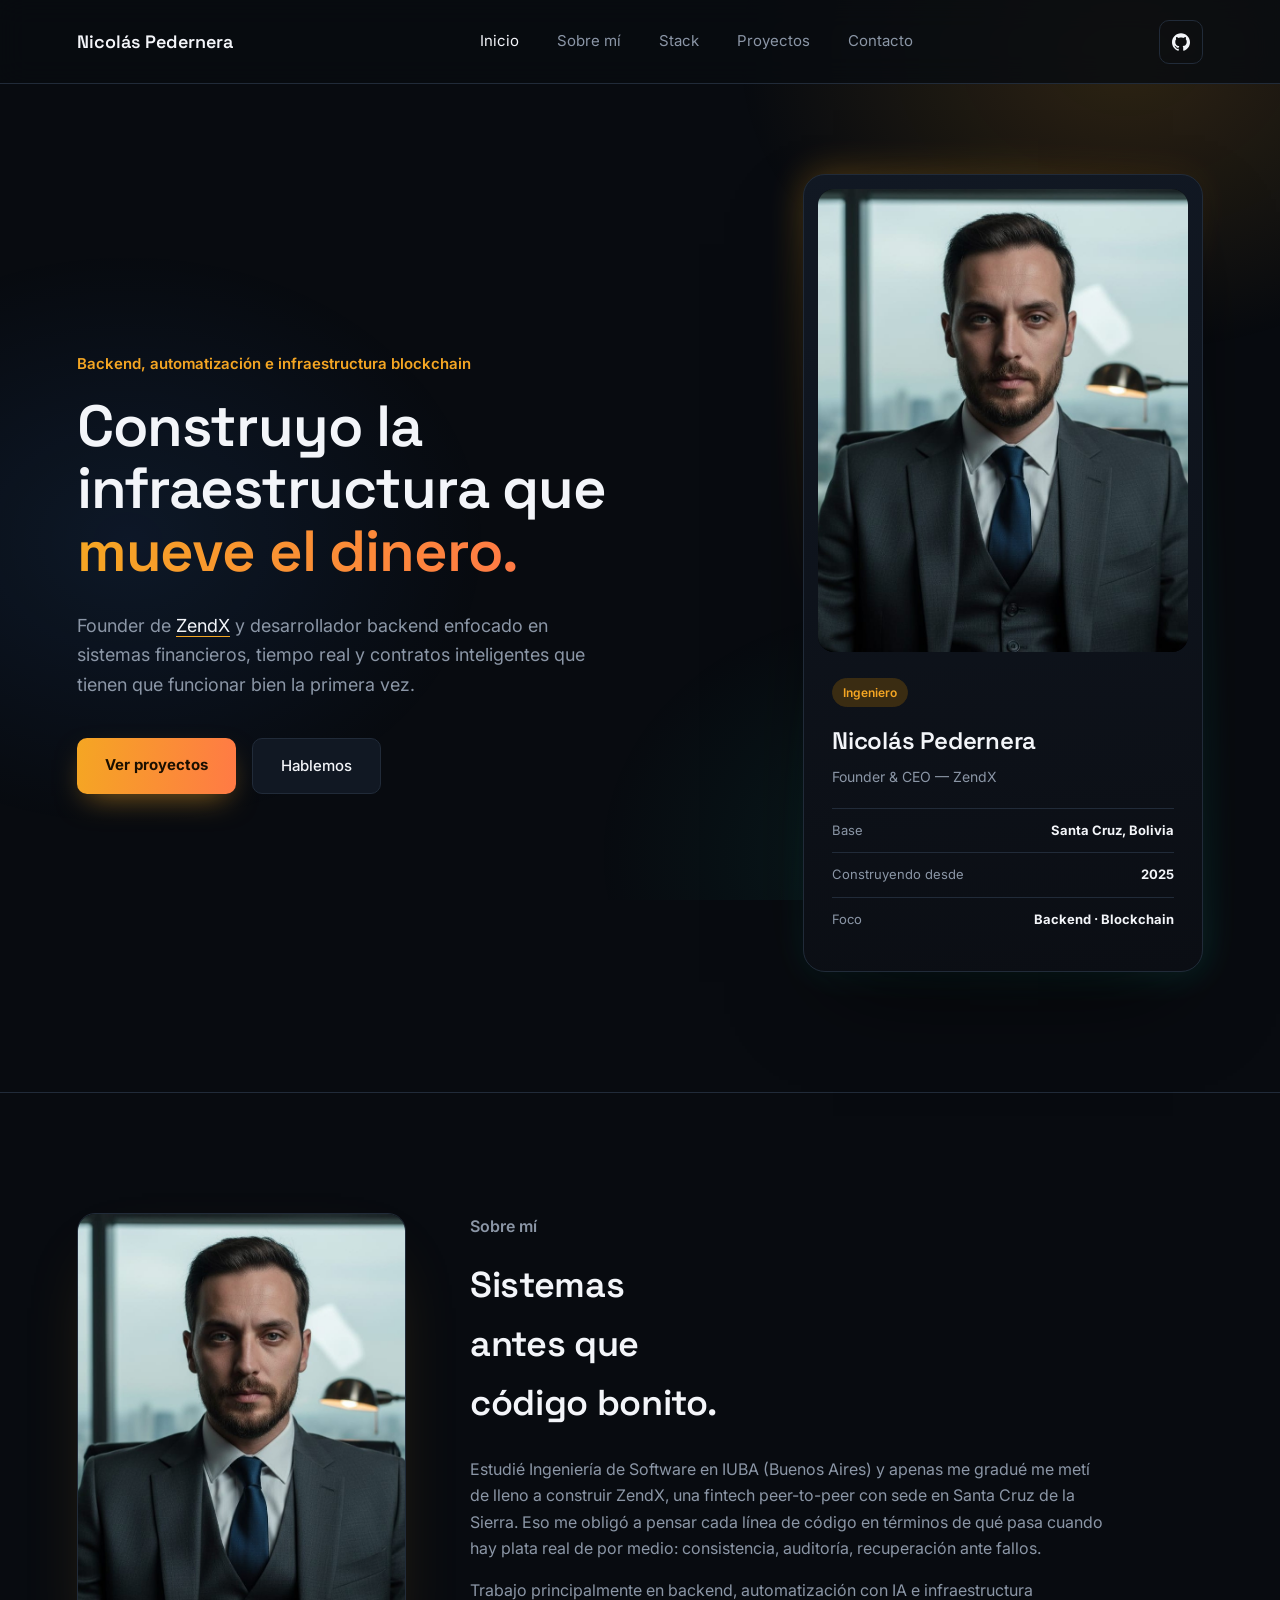
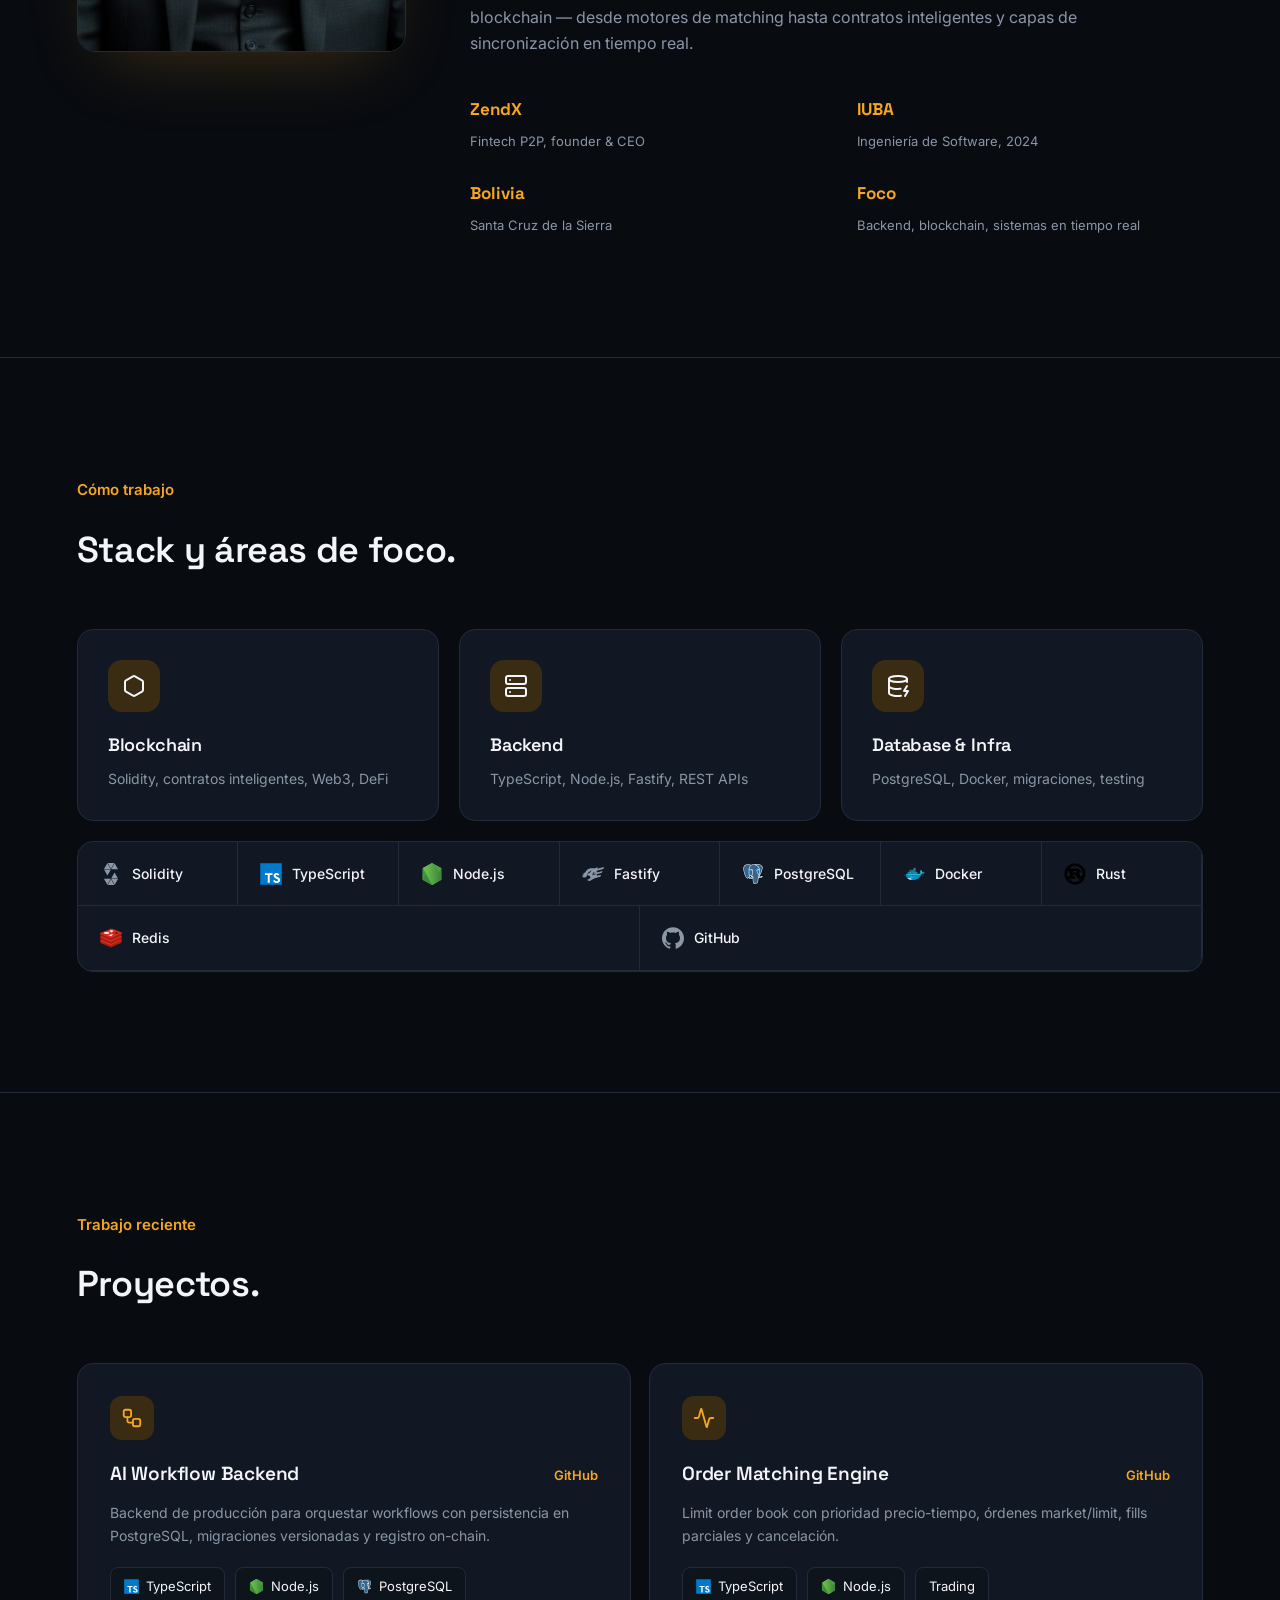
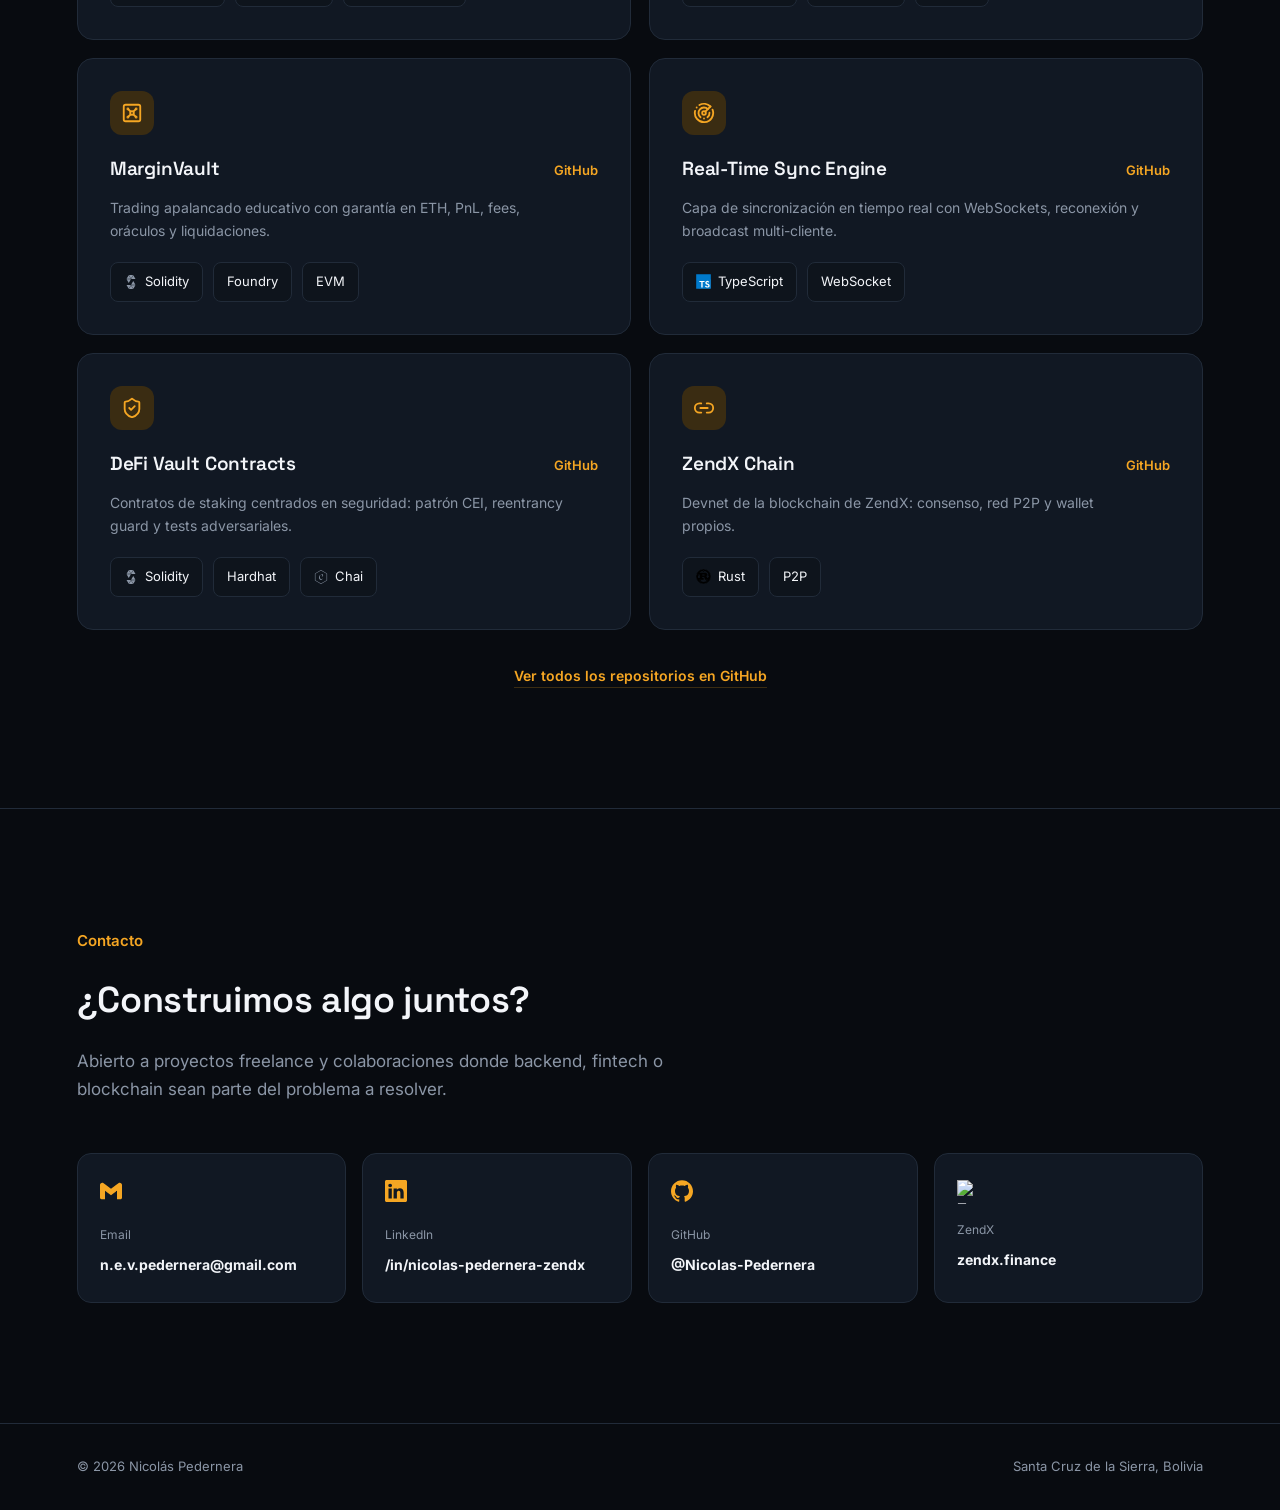
==== index.html @ d7cbd39b "Mas color, logo ZendX real e iconos de stack y proyectos" ====
<!doctype html>
<html lang="es">
<head>
  <meta charset="UTF-8">
  <meta name="viewport" content="width=device-width, initial-scale=1.0">
  <meta name="description" content="Nicolás Pedernera — Backend, Automation, AI & Blockchain Engineer. Founder de ZendX.">
  <title>Nicolás Pedernera — Backend / Blockchain Engineer</title>
  <link rel="preconnect" href="https://fonts.googleapis.com">
  <link rel="preconnect" href="https://fonts.gstatic.com" crossorigin>
  <link href="https://fonts.googleapis.com/css2?family=Space+Grotesk:wght@500;600;700&family=Inter:wght@400;500;600&display=swap" rel="stylesheet">
  <link rel="stylesheet" href="styles.css">
</head>
<body>
  <div class="bg-fx" aria-hidden="true"></div>
  <header class="nav">
    <a class="brand" href="#inicio">Nicolás Pedernera</a>
    <nav>
      <a class="active" href="#inicio">Inicio</a>
      <a href="#sobre-mi">Sobre mí</a>
      <a href="#stack">Stack</a>
      <a href="#proyectos">Proyectos</a>
      <a href="#contacto">Contacto</a>
    </nav>
    <a class="icon-btn" href="https://github.com/Nicolas-Pedernera" target="_blank" rel="noreferrer" aria-label="GitHub"><svg class="btn-icon" fill="currentColor" role="img" viewBox="0 0 24 24" xmlns="http://www.w3.org/2000/svg"><title>GitHub</title><path d="M12 .297c-6.63 0-12 5.373-12 12 0 5.303 3.438 9.8 8.205 11.385.6.113.82-.258.82-.577 0-.285-.01-1.04-.015-2.04-3.338.724-4.042-1.61-4.042-1.61C4.422 18.07 3.633 17.7 3.633 17.7c-1.087-.744.084-.729.084-.729 1.205.084 1.838 1.236 1.838 1.236 1.07 1.835 2.809 1.305 3.495.998.108-.776.417-1.305.76-1.605-2.665-.3-5.466-1.332-5.466-5.93 0-1.31.465-2.38 1.235-3.22-.135-.303-.54-1.523.105-3.176 0 0 1.005-.322 3.3 1.23.96-.267 1.98-.399 3-.405 1.02.006 2.04.138 3 .405 2.28-1.552 3.285-1.23 3.285-1.23.645 1.653.24 2.873.12 3.176.765.84 1.23 1.91 1.23 3.22 0 4.61-2.805 5.625-5.475 5.92.42.36.81 1.096.81 2.22 0 1.606-.015 2.896-.015 3.286 0 .315.21.69.825.57C20.565 22.092 24 17.592 24 12.297c0-6.627-5.373-12-12-12"/></svg></a>
  </header>

  <main>
    <section id="inicio" class="hero section">
      <div class="hero-copy">
        <p class="kicker">Backend, automatización e infraestructura blockchain</p>
        <h1>Construyo la<br>infraestructura que<br><span>mueve el dinero.</span></h1>
        <p class="lede">Founder de <a href="https://zendx.finance" target="_blank" rel="noreferrer">ZendX</a> y desarrollador backend enfocado en sistemas financieros, tiempo real y contratos inteligentes que tienen que funcionar bien la primera vez.</p>
        <div class="actions">
          <a class="btn primary" href="#proyectos">Ver proyectos</a>
          <a class="btn" href="#contacto">Hablemos</a>
        </div>
      </div>
      <div class="id-card">
        <div class="id-glow" aria-hidden="true"></div>
        <div class="id-photo"><img src="assets/nicolas.jpg" alt="Nicolás Pedernera"></div>
        <div class="id-body">
          <span class="id-label">Ingeniero</span>
          <h2>Nicolás Pedernera</h2>
          <p>Founder &amp; CEO — ZendX</p>
          <div class="id-row"><span>Base</span><b>Santa Cruz, Bolivia</b></div>
          <div class="id-row"><span>Construyendo desde</span><b>2025</b></div>
          <div class="id-row"><span>Foco</span><b>Backend · Blockchain</b></div>
        </div>
      </div>
    </section>

    <section id="sobre-mi" class="about section">
      <div class="about-photo"><img src="assets/nicolas.jpg" alt="Nicolás Pedernera"></div>
      <div class="about-text">
        <p class="kicker">Sobre mí</p>
        <h2>Sistemas antes que código bonito.</h2>
        <p>Estudié Ingeniería de Software en IUBA (Buenos Aires) y apenas me gradué me metí de lleno a construir ZendX, una fintech peer-to-peer con sede en Santa Cruz de la Sierra. Eso me obligó a pensar cada línea de código en términos de qué pasa cuando hay plata real de por medio: consistencia, auditoría, recuperación ante fallos.</p>
        <p>Trabajo principalmente en backend, automatización con IA e infraestructura blockchain — desde motores de matching hasta contratos inteligentes y capas de sincronización en tiempo real.</p>
        <ul class="about-facts">
          <li><b>ZendX</b><span>Fintech P2P, founder &amp; CEO</span></li>
          <li><b>IUBA</b><span>Ingeniería de Software, 2024</span></li>
          <li><b>Bolivia</b><span>Santa Cruz de la Sierra</span></li>
          <li><b>Foco</b><span>Backend, blockchain, sistemas en tiempo real</span></li>
        </ul>
      </div>
    </section>

    <section id="stack" class="stack section">
      <p class="kicker">Cómo trabajo</p>
      <h2>Stack y áreas de foco.</h2>
      <div class="cat-grid">
        <div class="cat-card">
          <div class="cat-badge"><svg
  xmlns="http://www.w3.org/2000/svg"
  width="24"
  height="24"
  viewBox="0 0 24 24"
  fill="none"
  stroke="currentColor"
  stroke-width="2"
  stroke-linecap="round"
  stroke-linejoin="round"
>
  <path d="M21 16V8a2 2 0 0 0-1-1.73l-7-4a2 2 0 0 0-2 0l-7 4A2 2 0 0 0 3 8v8a2 2 0 0 0 1 1.73l7 4a2 2 0 0 0 2 0l7-4A2 2 0 0 0 21 16z" />
</svg>
</div>
          <h3>Blockchain</h3>
          <p>Solidity, contratos inteligentes, Web3, DeFi</p>
        </div>
        <div class="cat-card">
          <div class="cat-badge"><svg
  xmlns="http://www.w3.org/2000/svg"
  width="24"
  height="24"
  viewBox="0 0 24 24"
  fill="none"
  stroke="currentColor"
  stroke-width="2"
  stroke-linecap="round"
  stroke-linejoin="round"
>
  <rect width="20" height="8" x="2" y="2" rx="2" ry="2" />
  <rect width="20" height="8" x="2" y="14" rx="2" ry="2" />
  <line x1="6" x2="6.01" y1="6" y2="6" />
  <line x1="6" x2="6.01" y1="18" y2="18" />
</svg>
</div>
          <h3>Backend</h3>
          <p>TypeScript, Node.js, Fastify, REST APIs</p>
        </div>
        <div class="cat-card">
          <div class="cat-badge"><svg
  xmlns="http://www.w3.org/2000/svg"
  width="24"
  height="24"
  viewBox="0 0 24 24"
  fill="none"
  stroke="currentColor"
  stroke-width="2"
  stroke-linecap="round"
  stroke-linejoin="round"
>
  <ellipse cx="12" cy="5" rx="9" ry="3" />
  <path d="M3 5V19A9 3 0 0 0 15 21.84" />
  <path d="M21 5V8" />
  <path d="M21 12L18 17H22L19 22" />
  <path d="M3 12A9 3 0 0 0 14.59 14.87" />
</svg>
</div>
          <h3>Database & Infra</h3>
          <p>PostgreSQL, Docker, migraciones, testing</p>
        </div>
      </div>
      <div class="strip">
        <div class="strip-item"><svg class="tag-icon" fill="currentColor" role="img" viewBox="0 0 24 24" xmlns="http://www.w3.org/2000/svg"><title>Solidity</title><path d="M4.409 6.608L7.981.255l3.572 6.353H4.409zM8.411 0l3.569 6.348L15.552 0H8.411zm4.036 17.392l3.572 6.354 3.575-6.354h-7.147zm-.608-10.284h-7.43l3.715 6.605 3.715-6.605zm.428-.25h7.428L15.982.255l-3.715 6.603zM15.589 24l-3.569-6.349L8.448 24h7.141zm-3.856-6.858H4.306l3.712 6.603 3.715-6.603zm.428-.25h7.433l-3.718-6.605-3.715 6.605z"/></svg><span>Solidity</span></div>
        <div class="strip-item"><svg class="tag-icon-color" xmlns="http://www.w3.org/2000/svg" viewBox="0 0 128 128"><path fill="#fff" d="M22.67 47h99.67v73.67H22.67z"/><path data-name="original" fill="#007acc" d="M1.5 63.91v62.5h125v-125H1.5zm100.73-5a15.56 15.56 0 017.82 4.5 20.58 20.58 0 013 4c0 .16-5.4 3.81-8.69 5.85-.12.08-.6-.44-1.13-1.23a7.09 7.09 0 00-5.87-3.53c-3.79-.26-6.23 1.73-6.21 5a4.58 4.58 0 00.54 2.34c.83 1.73 2.38 2.76 7.24 4.86 8.95 3.85 12.78 6.39 15.16 10 2.66 4 3.25 10.46 1.45 15.24-2 5.2-6.9 8.73-13.83 9.9a38.32 38.32 0 01-9.52-.1 23 23 0 01-12.72-6.63c-1.15-1.27-3.39-4.58-3.25-4.82a9.34 9.34 0 011.15-.73L82 101l3.59-2.08.75 1.11a16.78 16.78 0 004.74 4.54c4 2.1 9.46 1.81 12.16-.62a5.43 5.43 0 00.69-6.92c-1-1.39-3-2.56-8.59-5-6.45-2.78-9.23-4.5-11.77-7.24a16.48 16.48 0 01-3.43-6.25 25 25 0 01-.22-8c1.33-6.23 6-10.58 12.82-11.87a31.66 31.66 0 019.49.26zm-29.34 5.24v5.12H56.66v46.23H45.15V69.26H28.88v-5a49.19 49.19 0 01.12-5.17C29.08 59 39 59 51 59h21.83z"/></svg><span>TypeScript</span></div>
        <div class="strip-item"><svg class="tag-icon-color" xmlns="http://www.w3.org/2000/svg" viewBox="0 0 128 128"><path fill="url(#a)" d="M66.958.825a6.07 6.07 0 0 0-6.035 0L11.103 29.76c-1.895 1.072-2.96 3.095-2.96 5.24v57.988c0 2.143 1.183 4.167 2.958 5.24l49.82 28.934a6.07 6.07 0 0 0 6.036 0l49.82-28.935c1.894-1.072 2.958-3.096 2.958-5.24V35c0-2.144-1.183-4.167-2.958-5.24z"/><path fill="url(#b)" d="M116.897 29.76 66.841.825A8.161 8.161 0 0 0 65.302.23L9.21 96.798a6.251 6.251 0 0 0 1.657 1.43l50.057 28.934c1.42.833 3.076 1.072 4.615.595l52.66-96.925a3.702 3.702 0 0 0-1.302-1.072z"/><path fill="url(#c)" d="M116.898 98.225c1.42-.833 2.485-2.262 2.958-3.81L65.066.108c-1.42-.238-2.959-.119-4.26.715L11.104 29.639l53.606 98.355c.71-.12 1.54-.358 2.25-.715z"/><defs><linearGradient id="a" x1="34.513" x2="27.157" y1="15.535" y2="30.448" gradientTransform="translate(-129.242 -73.715) scale(6.18523)" gradientUnits="userSpaceOnUse"><stop stop-color="#3F873F"/><stop offset=".33" stop-color="#3F8B3D"/><stop offset=".637" stop-color="#3E9638"/><stop offset=".934" stop-color="#3DA92E"/><stop offset="1" stop-color="#3DAE2B"/></linearGradient><linearGradient id="b" x1="30.009" x2="50.533" y1="23.359" y2="8.288" gradientTransform="translate(-129.242 -73.715) scale(6.18523)" gradientUnits="userSpaceOnUse"><stop offset=".138" stop-color="#3F873F"/><stop offset=".402" stop-color="#52A044"/><stop offset=".713" stop-color="#64B749"/><stop offset=".908" stop-color="#6ABF4B"/></linearGradient><linearGradient id="c" x1="21.917" x2="40.555" y1="22.261" y2="22.261" gradientTransform="translate(-129.242 -73.715) scale(6.18523)" gradientUnits="userSpaceOnUse"><stop offset=".092" stop-color="#6ABF4B"/><stop offset=".287" stop-color="#64B749"/><stop offset=".598" stop-color="#52A044"/><stop offset=".862" stop-color="#3F873F"/></linearGradient></defs></svg>
<span>Node.js</span></div>
        <div class="strip-item"><svg class="tag-icon" fill="currentColor" role="img" viewBox="0 0 24 24" xmlns="http://www.w3.org/2000/svg"><title>Fastify</title><path d="M23.245 6.49L24 4.533l-.031-.121-7.473 1.967c.797-1.153.523-2.078.523-2.078s-2.387 1.524-4.193 1.485c-1.804-.04-2.387-.52-5.155.362-2.768.882-3.551 3.59-4.351 4.173-.804.583-3.32 2.477-3.32 2.477l.006.034 2.27-.724s-.622.585-1.945 2.37l-.062-.057.002.011s1.064 1.626 2.107 1.324a2.14 2.14 0 0 0 .353-.147c.419.234.967.463 1.572.525 0 0-.41-.475-.752-1.017l.238-.154.865.318-.096-.812c.003-.003.006-.003.008-.006l.849.311-.105-.738a5.65 5.65 0 0 1 .322-.158l.885-3.345 3.662-2.497-.291.733c-.741 1.826-2.135 2.256-2.135 2.256l-.582.22c-.433.512-.614.637-.764 2.353.348-.088.682-.107.984-.028 1.564.421 2.107 2.307 1.685 2.827-.104.13-.356.354-.673.617H7.77l-.008.514-.065.051h-.645l-.009.504-.17.127c-.607.011-1.373-.518-1.373-.518 0 .481.401 1.225.401 1.225l.07-.034-.061.045s1.625 1.083 2.646.681c.91-.356 3.263-2.213 5.296-3.093l6.15-1.62.811-2.1-4.688 1.235v-1.889l5.5-1.448.811-2.1-6.31 1.662V8.367zm-11.163 4l1.459-.384.02.074-.455 1.179-1.513.398zm.503 2.526l-1.512.398.489-1.266 1.459-.385.02.074zm1.971-.424l-1.513.398.49-1.266 1.459-.385.02.073Z"/></svg><span>Fastify</span></div>
        <div class="strip-item"><svg class="tag-icon-color" xmlns="http://www.w3.org/2000/svg" viewBox="0 0 128 128"><path d="M93.809 92.112c.785-6.533.55-7.492 5.416-6.433l1.235.108c3.742.17 8.637-.602 11.513-1.938 6.191-2.873 9.861-7.668 3.758-6.409-13.924 2.873-14.881-1.842-14.881-1.842 14.703-21.815 20.849-49.508 15.543-56.287-14.47-18.489-39.517-9.746-39.936-9.52l-.134.025c-2.751-.571-5.83-.912-9.289-.968-6.301-.104-11.082 1.652-14.709 4.402 0 0-44.683-18.409-42.604 23.151.442 8.841 12.672 66.898 27.26 49.362 5.332-6.412 10.484-11.834 10.484-11.834 2.558 1.699 5.622 2.567 8.834 2.255l.249-.212c-.078.796-.044 1.575.099 2.497-3.757 4.199-2.653 4.936-10.166 6.482-7.602 1.566-3.136 4.355-.221 5.084 3.535.884 11.712 2.136 17.238-5.598l-.22.882c1.474 1.18 1.375 8.477 1.583 13.69.209 5.214.558 10.079 1.621 12.948 1.063 2.868 2.317 10.256 12.191 8.14 8.252-1.764 14.561-4.309 15.136-27.985"/><path d="M75.458 125.256c-4.367 0-7.211-1.689-8.938-3.32-2.607-2.46-3.641-5.629-4.259-7.522l-.267-.79c-1.244-3.358-1.666-8.193-1.916-14.419-.038-.935-.064-1.898-.093-2.919-.021-.747-.047-1.684-.085-2.664a18.8 18.8 0 01-4.962 1.568c-3.079.526-6.389.356-9.84-.507-2.435-.609-4.965-1.871-6.407-3.82-4.203 3.681-8.212 3.182-10.396 2.453-3.853-1.285-7.301-4.896-10.542-11.037-2.309-4.375-4.542-10.075-6.638-16.943-3.65-11.96-5.969-24.557-6.175-28.693C4.292 23.698 7.777 14.44 15.296 9.129 27.157.751 45.128 5.678 51.68 7.915c4.402-2.653 9.581-3.944 15.433-3.851 3.143.051 6.136.327 8.916.823 2.9-.912 8.628-2.221 15.185-2.139 12.081.144 22.092 4.852 28.949 13.615 4.894 6.252 2.474 19.381.597 26.651-2.642 10.226-7.271 21.102-12.957 30.57 1.544.011 3.781-.174 6.961-.831 6.274-1.295 8.109 2.069 8.607 3.575 1.995 6.042-6.677 10.608-9.382 11.864-3.466 1.609-9.117 2.589-13.745 2.377l-.202-.013-1.216-.107-.12 1.014-.116.991c-.311 11.999-2.025 19.598-5.552 24.619-3.697 5.264-8.835 6.739-13.361 7.709-1.544.33-2.947.474-4.219.474zm-9.19-43.671c2.819 2.256 3.066 6.501 3.287 14.434.028.99.054 1.927.089 2.802.106 2.65.355 8.855 1.327 11.477.137.371.26.747.39 1.146 1.083 3.316 1.626 4.979 6.309 3.978 3.931-.843 5.952-1.599 7.534-3.851 2.299-3.274 3.585-9.86 3.821-19.575l4.783.116-4.75-.57.14-1.186c.455-3.91.783-6.734 3.396-8.602 2.097-1.498 4.486-1.353 6.389-1.01-2.091-1.58-2.669-3.433-2.823-4.193l-.399-1.965 1.121-1.663c6.457-9.58 11.781-21.354 14.609-32.304 2.906-11.251 2.02-17.226 1.134-18.356-11.729-14.987-32.068-8.799-34.192-8.097l-.359.194-1.8.335-.922-.191c-2.542-.528-5.366-.82-8.393-.869-4.756-.08-8.593 1.044-11.739 3.431l-2.183 1.655-2.533-1.043c-5.412-2.213-21.308-6.662-29.696-.721-4.656 3.298-6.777 9.76-6.305 19.207.156 3.119 2.275 14.926 5.771 26.377 4.831 15.825 9.221 21.082 11.054 21.693.32.108 1.15-.537 1.976-1.529a270.708 270.708 0 0110.694-12.07l2.77-2.915 3.349 2.225c1.35.897 2.839 1.406 4.368 1.502l7.987-6.812-1.157 11.808c-.026.265-.039.626.065 1.296l.348 2.238-1.51 1.688-.174.196 4.388 2.025 1.836-2.301z"/><path fill="#336791" d="M115.731 77.44c-13.925 2.873-14.882-1.842-14.882-1.842 14.703-21.816 20.849-49.51 15.545-56.287C101.924.823 76.875 9.566 76.457 9.793l-.135.024c-2.751-.571-5.83-.911-9.291-.967-6.301-.103-11.08 1.652-14.707 4.402 0 0-44.684-18.408-42.606 23.151.442 8.842 12.672 66.899 27.26 49.363 5.332-6.412 10.483-11.834 10.483-11.834 2.559 1.699 5.622 2.567 8.833 2.255l.25-.212c-.078.796-.042 1.575.1 2.497-3.758 4.199-2.654 4.936-10.167 6.482-7.602 1.566-3.136 4.355-.22 5.084 3.534.884 11.712 2.136 17.237-5.598l-.221.882c1.473 1.18 2.507 7.672 2.334 13.557-.174 5.885-.29 9.926.871 13.082 1.16 3.156 2.316 10.256 12.192 8.14 8.252-1.768 12.528-6.351 13.124-13.995.422-5.435 1.377-4.631 1.438-9.49l.767-2.3c.884-7.367.14-9.743 5.225-8.638l1.235.108c3.742.17 8.639-.602 11.514-1.938 6.19-2.871 9.861-7.667 3.758-6.408z"/><path fill="#fff" d="M75.957 122.307c-8.232 0-10.84-6.519-11.907-9.185-1.562-3.907-1.899-19.069-1.551-31.503a1.59 1.59 0 011.64-1.55 1.594 1.594 0 011.55 1.639c-.401 14.341.168 27.337 1.324 30.229 1.804 4.509 4.54 8.453 12.275 6.796 7.343-1.575 10.093-4.359 11.318-11.46.94-5.449 2.799-20.951 3.028-24.01a1.593 1.593 0 011.71-1.472 1.597 1.597 0 011.472 1.71c-.239 3.185-2.089 18.657-3.065 24.315-1.446 8.387-5.185 12.191-13.794 14.037-1.463.313-2.792.453-4 .454zM31.321 90.466a6.71 6.71 0 01-2.116-.35c-5.347-1.784-10.44-10.492-15.138-25.885-3.576-11.717-5.842-23.947-6.041-27.922-.589-11.784 2.445-20.121 9.02-24.778 13.007-9.216 34.888-.44 35.813-.062a1.596 1.596 0 01-1.207 2.955c-.211-.086-21.193-8.492-32.768-.285-5.622 3.986-8.203 11.392-7.672 22.011.167 3.349 2.284 15.285 5.906 27.149 4.194 13.742 8.967 22.413 13.096 23.79.648.216 2.62.873 5.439-2.517A245.272 245.272 0 0145.88 73.046a1.596 1.596 0 012.304 2.208c-.048.05-4.847 5.067-10.077 11.359-2.477 2.979-4.851 3.853-6.786 3.853zm69.429-13.445a1.596 1.596 0 01-1.322-2.487c14.863-22.055 20.08-48.704 15.612-54.414-5.624-7.186-13.565-10.939-23.604-11.156-7.433-.16-13.341 1.738-14.307 2.069l-.243.099c-.971.305-1.716-.227-1.997-.849a1.6 1.6 0 01.631-2.025c.046-.027.192-.089.429-.176l-.021.006.021-.007c1.641-.601 7.639-2.4 15.068-2.315 11.108.118 20.284 4.401 26.534 12.388 2.957 3.779 2.964 12.485.019 23.887-3.002 11.625-8.651 24.118-15.497 34.277-.306.457-.81.703-1.323.703zm.76 10.21c-2.538 0-4.813-.358-6.175-1.174-1.4-.839-1.667-1.979-1.702-2.584-.382-6.71 3.32-7.878 5.208-8.411-.263-.398-.637-.866-1.024-1.349-1.101-1.376-2.609-3.26-3.771-6.078-.182-.44-.752-1.463-1.412-2.648-3.579-6.418-11.026-19.773-6.242-26.612 2.214-3.165 6.623-4.411 13.119-3.716C97.6 28.837 88.5 10.625 66.907 10.271c-6.494-.108-11.82 1.889-15.822 5.93-8.96 9.049-8.636 25.422-8.631 25.586a1.595 1.595 0 11-3.19.084c-.02-.727-.354-17.909 9.554-27.916C53.455 9.272 59.559 6.96 66.96 7.081c13.814.227 22.706 7.25 27.732 13.101 5.479 6.377 8.165 13.411 8.386 15.759.165 1.746-1.088 2.095-1.341 2.147l-.576.013c-6.375-1.021-10.465-.312-12.156 2.104-3.639 5.201 3.406 17.834 6.414 23.229.768 1.376 1.322 2.371 1.576 2.985.988 2.396 2.277 4.006 3.312 5.3.911 1.138 1.7 2.125 1.982 3.283.131.23 1.99 2.98 13.021.703 2.765-.57 4.423-.083 4.93 1.45.997 3.015-4.597 6.532-7.694 7.97-2.775 1.29-7.204 2.106-11.036 2.106zm-4.696-4.021c.35.353 2.101.962 5.727.806 3.224-.138 6.624-.839 8.664-1.786 2.609-1.212 4.351-2.567 5.253-3.492l-.5.092c-7.053 1.456-12.042 1.262-14.828-.577a6.162 6.162 0 01-.54-.401c-.302.119-.581.197-.78.253-1.58.443-3.214.902-2.996 5.105zm-45.562 8.915c-1.752 0-3.596-.239-5.479-.71-1.951-.488-5.24-1.957-5.19-4.37.057-2.707 3.994-3.519 5.476-3.824 5.354-1.103 5.703-1.545 7.376-3.67.488-.619 1.095-1.39 1.923-2.314 1.229-1.376 2.572-2.073 3.992-2.073.989 0 1.8.335 2.336.558 1.708.708 3.133 2.42 3.719 4.467.529 1.847.276 3.625-.71 5.006-3.237 4.533-7.886 6.93-13.443 6.93zm-7.222-4.943c.481.372 1.445.869 2.518 1.137 1.631.408 3.213.615 4.705.615 4.546 0 8.196-1.882 10.847-5.594.553-.774.387-1.757.239-2.274-.31-1.083-1.08-2.068-1.873-2.397-.43-.178-.787-.314-1.115-.314-.176 0-.712 0-1.614 1.009a41.146 41.146 0 00-1.794 2.162c-2.084 2.646-3.039 3.544-9.239 4.821-1.513.31-2.289.626-2.674.835zm12.269-7.36a1.596 1.596 0 01-1.575-1.354 8.218 8.218 0 01-.08-.799c-4.064-.076-7.985-1.82-10.962-4.926-3.764-3.927-5.477-9.368-4.699-14.927.845-6.037.529-11.366.359-14.229-.047-.796-.081-1.371-.079-1.769.003-.505.013-1.844 4.489-4.113 1.592-.807 4.784-2.215 8.271-2.576 5.777-.597 9.585 1.976 10.725 7.246 3.077 14.228.244 20.521-1.825 25.117-.385.856-.749 1.664-1.04 2.447l-.257.69c-1.093 2.931-2.038 5.463-1.748 7.354a1.595 1.595 0 01-1.335 1.819l-.244.02zM42.464 42.26l.062 1.139c.176 2.974.504 8.508-.384 14.86-.641 4.585.759 9.06 3.843 12.276 2.437 2.542 5.644 3.945 8.94 3.945h.068c.369-1.555.982-3.197 1.642-4.966l.255-.686c.329-.884.714-1.74 1.122-2.646 1.991-4.424 4.47-9.931 1.615-23.132-.565-2.615-1.936-4.128-4.189-4.627-4.628-1.022-11.525 2.459-12.974 3.837zm9.63-.677c-.08.564 1.033 2.07 2.485 2.271 1.449.203 2.689-.975 2.768-1.539.079-.564-1.033-1.186-2.485-1.388-1.451-.202-2.691.092-2.768.656zm2.818 2.826l-.407-.028c-.9-.125-1.81-.692-2.433-1.518-.219-.29-.576-.852-.505-1.354.101-.736.999-1.177 2.4-1.177.313 0 .639.023.967.069.766.106 1.477.327 2.002.62.91.508.977 1.075.936 1.368-.112.813-1.405 2.02-2.96 2.02zm-2.289-2.732c.045.348.907 1.496 2.029 1.651l.261.018c1.036 0 1.81-.815 1.901-1.082-.096-.182-.762-.634-2.025-.81a5.823 5.823 0 00-.821-.059c-.812 0-1.243.183-1.345.282zm43.605-1.245c.079.564-1.033 2.07-2.484 2.272-1.45.202-2.691-.975-2.771-1.539-.076-.564 1.036-1.187 2.486-1.388 1.45-.203 2.689.092 2.769.655zm-2.819 2.56c-1.396 0-2.601-1.086-2.7-1.791-.115-.846 1.278-1.489 2.712-1.688.316-.044.629-.066.93-.066 1.238 0 2.058.363 2.14.949.053.379-.238.964-.739 1.492-.331.347-1.026.948-1.973 1.079l-.37.025zm.943-3.013c-.276 0-.564.021-.856.061-1.441.201-2.301.779-2.259 1.089.048.341.968 1.332 2.173 1.332l.297-.021c.787-.109 1.378-.623 1.66-.919.443-.465.619-.903.598-1.052-.028-.198-.56-.49-1.613-.49zm3.965 32.843a1.594 1.594 0 01-1.324-2.483c3.398-5.075 2.776-10.25 2.175-15.255-.257-2.132-.521-4.337-.453-6.453.07-2.177.347-3.973.614-5.71.317-2.058.617-4.002.493-6.31a1.595 1.595 0 113.186-.172c.142 2.638-.197 4.838-.525 6.967-.253 1.643-.515 3.342-.578 5.327-.061 1.874.178 3.864.431 5.97.64 5.322 1.365 11.354-2.691 17.411a1.596 1.596 0 01-1.328.708z"/></svg><span>PostgreSQL</span></div>
        <div class="strip-item"><svg class="tag-icon-color" xmlns="http://www.w3.org/2000/svg" viewBox="0 0 128 128"><path fill-rule="evenodd" clip-rule="evenodd" fill="#3A4D54" d="M73.8 50.8h11.3v11.5h5.7c2.6 0 5.3-.5 7.8-1.3 1.2-.4 2.6-1 3.8-1.7-1.6-2.1-2.4-4.7-2.6-7.3-.3-3.5.4-8.1 2.8-10.8l1.2-1.4 1.4 1.1c3.6 2.9 6.5 6.8 7.1 11.4 4.3-1.3 9.3-1 13.1 1.2l1.5.9-.8 1.6c-3.2 6.2-9.9 8.2-16.4 7.8-9.8 24.3-31 35.8-56.8 35.8-13.3 0-25.5-5-32.5-16.8l-.1-.2-1-2.1c-2.4-5.2-3.1-10.9-2.6-16.6l.2-1.7h9.6V50.8h11.3V39.6h22.5V28.3h13.5v22.5z"/><path fill="#00AADA" d="M110.4 55.1c.8-5.9-3.6-10.5-6.4-12.7-3.1 3.6-3.6 13.2 1.3 17.2-2.8 2.4-8.5 4.7-14.5 4.7H18.6c-.6 6.2.5 11.9 3 16.8l.8 1.5c.5.9 1.1 1.7 1.7 2.6 3 .2 5.7.3 8.2.2 4.9-.1 8.9-.7 12-1.7.5-.2.9.1 1.1.5.2.5-.1.9-.5 1.1-.4.1-.8.3-1.3.4-2.4.7-5 1.1-8.3 1.3h-.6c-1.3.1-2.7.1-4.2.1-1.6 0-3.1 0-4.9-.1 6 6.8 15.4 10.8 27.2 10.8 25 0 46.2-11.1 55.5-35.9 6.7.7 13.1-1 16-6.7-4.5-2.7-10.5-1.8-13.9-.1z"/><path fill="#28B8EB" d="M110.4 55.1c.8-5.9-3.6-10.5-6.4-12.7-3.1 3.6-3.6 13.2 1.3 17.2-2.8 2.4-8.5 4.7-14.5 4.7h-68c-.3 9.5 3.2 16.7 9.5 21 4.9-.1 8.9-.7 12-1.7.5-.2.9.1 1.1.5.2.5-.1.9-.5 1.1-.4.1-.8.3-1.3.4-2.4.7-5.2 1.2-8.5 1.4l-.1-.1c8.5 4.4 20.8 4.3 35-1.1 15.8-6.1 30.6-17.7 40.9-30.9-.2.1-.4.1-.5.2z"/><path fill="#028BB8" d="M18.7 71.8c.4 3.3 1.4 6.4 2.9 9.3l.8 1.5c.5.9 1.1 1.7 1.7 2.6 3 .2 5.7.3 8.2.2 4.9-.1 8.9-.7 12-1.7.5-.2.9.1 1.1.5.2.5-.1.9-.5 1.1-.4.1-.8.3-1.3.4-2.4.7-5.2 1.2-8.5 1.4h-.4c-1.3.1-2.7.1-4.1.1-1.6 0-3.2 0-4.9-.1 6 6.8 15.5 10.8 27.3 10.8 21.4 0 40-8.1 50.8-26H18.7v-.1z"/><path fill="#019BC6" d="M23.5 71.8c1.3 5.8 4.3 10.4 8.8 13.5 4.9-.1 8.9-.7 12-1.7.5-.2.9.1 1.1.5.2.5-.1.9-.5 1.1-.4.1-.8.3-1.3.4-2.4.7-5.2 1.2-8.6 1.4 8.5 4.4 20.8 4.3 34.9-1.1 8.5-3.3 16.8-8.2 24.2-14.1H23.5z"/><path fill-rule="evenodd" clip-rule="evenodd" fill="#00ACD3" d="M28.4 52.7h9.8v9.8h-9.8v-9.8zm.8.8h.8v8.1h-.8v-8.1zm1.4 0h.8v8.1h-.8v-8.1zm1.5 0h.8v8.1h-.8v-8.1zm1.5 0h.8v8.1h-.8v-8.1zm1.5 0h.8v8.1h-.8v-8.1zm1.5 0h.8v8.1h-.8v-8.1zm3-12h9.8v9.8h-9.8v-9.8zm.9.8h.8v8.1h-.8v-8.1zm1.4 0h.8v8.1h-.8v-8.1zm1.5 0h.8v8.1h-.8v-8.1zm1.5 0h.8v8.1h-.8v-8.1zm1.4 0h.8v8.1h-.8v-8.1zm1.5 0h.8v8.1h-.8v-8.1z"/><path fill-rule="evenodd" clip-rule="evenodd" fill="#23C2EE" d="M39.6 52.7h9.8v9.8h-9.8v-9.8zm.9.8h.8v8.1h-.8v-8.1zm1.4 0h.8v8.1h-.8v-8.1zm1.5 0h.8v8.1h-.8v-8.1zm1.5 0h.8v8.1h-.8v-8.1zm1.4 0h.8v8.1h-.8v-8.1zm1.5 0h.8v8.1h-.8v-8.1z"/><path fill-rule="evenodd" clip-rule="evenodd" fill="#00ACD3" d="M50.9 52.7h9.8v9.8h-9.8v-9.8zm.8.8h.8v8.1h-.8v-8.1zm1.5 0h.8v8.1h-.8v-8.1zm1.5 0h.8v8.1h-.8v-8.1zm1.4 0h.8v8.1h-.8v-8.1zm1.5 0h.8v8.1h-.8v-8.1zm1.5 0h.8v8.1h-.8v-8.1z"/><path fill-rule="evenodd" clip-rule="evenodd" fill="#23C2EE" d="M50.9 41.5h9.8v9.8h-9.8v-9.8zm.8.8h.8v8.1h-.8v-8.1zm1.5 0h.8v8.1h-.8v-8.1zm1.5 0h.8v8.1h-.8v-8.1zm1.4 0h.8v8.1h-.8v-8.1zm1.5 0h.8v8.1h-.8v-8.1zm1.5 0h.8v8.1h-.8v-8.1zm3.1 10.4H72v9.8h-9.8v-9.8zm.8.8h.8v8.1H63v-8.1zm1.5 0h.8v8.1h-.8v-8.1zm1.4 0h.8v8.1h-.8v-8.1zm1.5 0h.8v8.1h-.8v-8.1zm1.5 0h.8v8.1h-.8v-8.1zm1.5 0h.8v8.1h-.8v-8.1z"/><path fill-rule="evenodd" clip-rule="evenodd" fill="#00ACD3" d="M62.2 41.5H72v9.8h-9.8v-9.8zm.8.8h.8v8.1H63v-8.1zm1.5 0h.8v8.1h-.8v-8.1zm1.4 0h.8v8.1h-.8v-8.1zm1.5 0h.8v8.1h-.8v-8.1zm1.5 0h.8v8.1h-.8v-8.1zm1.5 0h.8v8.1h-.8v-8.1z"/><path fill-rule="evenodd" clip-rule="evenodd" fill="#23C2EE" d="M62.2 30.2H72V40h-9.8v-9.8zm.8.8h.8v8.1H63V31zm1.5 0h.8v8.1h-.8V31zm1.4 0h.8v8.1h-.8V31zm1.5 0h.8v8.1h-.8V31zm1.5 0h.8v8.1h-.8V31zm1.5 0h.8v8.1h-.8V31z"/><path fill-rule="evenodd" clip-rule="evenodd" fill="#00ACD3" d="M73.5 52.7h9.8v9.8h-9.8v-9.8zm.8.8h.8v8.1h-.8v-8.1zm1.4 0h.8v8.1h-.8v-8.1zm1.5 0h.8v8.1h-.8v-8.1zm1.5 0h.8v8.1h-.8v-8.1zm1.5 0h.8v8.1h-.8v-8.1zm1.5 0h.8v8.1h-.8v-8.1z"/><path fill-rule="evenodd" clip-rule="evenodd" fill="#D4EEF1" d="M48.8 78.3c1.5 0 2.7 1.2 2.7 2.7 0 1.5-1.2 2.7-2.7 2.7-1.5 0-2.7-1.2-2.7-2.7 0-1.5 1.2-2.7 2.7-2.7"/><path fill-rule="evenodd" clip-rule="evenodd" fill="#3A4D54" d="M48.8 79.1c.2 0 .5 0 .7.1-.2.1-.4.4-.4.7 0 .4.4.8.8.8.3 0 .6-.2.7-.4.1.2.1.5.1.7 0 1.1-.9 1.9-1.9 1.9-1.1 0-1.9-.9-1.9-1.9 0-1 .8-1.9 1.9-1.9M1.1 72.8h125.4c-2.7-.7-8.6-1.6-7.7-5.2-5 5.7-16.9 4-20 1.2-3.4 4.9-23 3-24.3-.8-4.2 5-17.3 5-21.5 0-1.4 3.8-21 5.7-24.3.8-3 2.8-15 4.5-20-1.2 1.1 3.5-4.9 4.5-7.6 5.2"/><path fill="#BFDBE0" d="M56 97.8c-6.7-3.2-10.3-7.5-12.4-12.2-2.5.7-5.5 1.2-8.9 1.4-1.3.1-2.7.1-4.1.1-1.7 0-3.4 0-5.2-.1 6 6 13.6 10.7 27.5 10.8H56z"/><path fill="#D4EEF1" d="M46.1 89.9c-.9-1.3-1.8-2.8-2.5-4.3-2.5.7-5.5 1.2-8.9 1.4 2.3 1.2 5.7 2.4 11.4 2.9z"/></svg><span>Docker</span></div>
        <div class="strip-item"><svg class="tag-icon-color" xmlns="http://www.w3.org/2000/svg" viewBox="0 0 128 128"><path d="M62.96.242c-.232.135-1.203 1.528-2.16 3.097-2.4 3.94-2.426 3.942-5.65.55-2.098-2.208-2.605-2.612-3.28-2.607-.44.002-.995.152-1.235.332-.24.18-.916 1.612-1.504 3.183-1.346 3.6-1.41 3.715-2.156 3.86-.46.086-1.343-.407-3.463-1.929-1.565-1.125-3.1-2.045-3.411-2.045-1.291 0-1.655.706-2.27 4.4-.78 4.697-.754 4.681-4.988 2.758-1.71-.776-3.33-1.41-3.603-1.41-.274 0-.792.293-1.15.652-.652.652-.653.655-.475 4.246l.178 3.595-.68.364c-.602.322-1.017.283-3.684-.348-3.48-.822-4.216-.8-4.92.15l-.516.693.692 2.964c.38 1.63.745 3.2.814 3.487.067.287-.05.746-.26 1.02-.348.448-.717.49-3.94.44-5.452-.086-5.761.382-3.51 5.3.718 1.56 1.305 2.98 1.305 3.15 0 .898-.717 1.224-3.794 1.727-1.722.28-3.218.51-3.326.51-.107 0-.43.235-.717.522-.937.936-.671 1.816 1.453 4.814 2.646 3.735 2.642 3.75-1.73 5.421-4.971 1.902-5.072 2.37-1.287 5.96 3.525 3.344 3.53 3.295-.461 5.804C.208 62.8.162 62.846.085 63.876c-.093 1.253-.071 1.275 3.538 3.48 3.57 2.18 3.57 2.246.067 5.56C-.078 76.48.038 77 5.013 78.877c4.347 1.64 4.353 1.66 1.702 5.394-1.502 2.117-1.981 3-1.981 3.653 0 1.223.637 1.535 4.44 2.174 3.206.54 3.92.857 3.92 1.741 0 .182-.588 1.612-1.307 3.177-2.236 4.87-1.981 5.275 3.31 5.275 4.93 0 4.799-.15 3.737 4.294-.8 3.35-.813 3.992-.088 4.715.554.556 1.6.494 4.87-.289 2.499-.596 2.937-.637 3.516-.328l.66.354-.177 3.594c-.178 3.593-.177 3.595.475 4.248.358.36.884.652 1.165.652.282 0 1.903-.63 3.604-1.404 4.22-1.916 4.194-1.932 4.973 2.75.617 3.711.977 4.4 2.294 4.4.327 0 1.83-.88 3.34-1.958 2.654-1.893 3.342-2.19 4.049-1.74.182.115.89 1.67 1.572 3.455 1.003 2.625 1.37 3.31 1.929 3.576 1.062.51 1.72.1 4.218-2.62 3.016-3.286 3.14-3.27 5.602.72 2.72 4.406 3.424 4.396 6.212-.089 2.402-3.864 2.374-3.862 5.621-.47 2.157 2.25 2.616 2.61 3.343 2.61.464 0 1.019-.175 1.23-.388.214-.213.92-1.786 1.568-3.496.649-1.71 1.321-3.2 1.495-3.31.687-.436 1.398-.13 4.048 1.752 1.56 1.108 3.028 1.96 3.377 1.96 1.296 0 1.764-.92 2.302-4.535.46-3.082.554-3.378 1.16-3.685.596-.302.954-.2 3.75 1.07 1.701.77 3.323 1.402 3.604 1.402.282 0 .816-.302 1.184-.672l.672-.67-.184-3.448c-.177-3.29-.16-3.468.364-3.943.54-.488.596-.486 3.615.204 3.656.835 4.338.857 5.025.17.671-.67.664-.818-.254-4.69-1.03-4.346-1.168-4.19 3.78-4.19 3.374 0 3.75-.049 4.18-.523.718-.793.547-1.702-.896-4.779-.729-1.55-1.32-2.96-1.315-3.135.024-.914.743-1.227 4.065-1.767 2.033-.329 3.553-.71 3.829-.96.923-.833.584-1.918-1.523-4.873-2.642-3.703-2.63-3.738 1.599-5.297 5.064-1.866 5.209-2.488 1.419-6.09-3.51-3.335-3.512-3.317.333-5.677 4.648-2.853 4.655-3.496.082-6.335-3.933-2.44-3.93-2.406-.405-5.753 3.78-3.593 3.678-4.063-1.295-5.965-4.388-1.679-4.402-1.72-1.735-5.38 1.588-2.18 1.982-2.903 1.982-3.65 0-1.306-.586-1.598-4.436-2.22-3.216-.52-3.924-.835-3.924-1.75 0-.174.588-1.574 1.307-3.113 1.406-3.013 1.604-4.22.808-4.94-.428-.387-1-.443-4.067-.392-3.208.054-3.618.008-4.063-.439-.486-.488-.48-.557.278-3.725.931-3.88.935-3.975.17-4.694-.777-.73-1.262-.718-4.826.121-2.597.612-3.027.653-3.617.337l-.67-.36.185-3.582.186-3.58-.67-.67c-.369-.37-.891-.67-1.163-.67-.27 0-1.884.64-3.583 1.421-2.838 1.306-3.143 1.393-3.757 1.072-.612-.32-.714-.637-1.237-3.829-.603-3.693-.977-4.412-2.288-4.412-.311 0-1.853.925-3.426 2.055-2.584 1.856-2.93 2.032-3.574 1.807-.533-.186-.843-.59-1.221-1.599-.28-.742-.817-2.172-1.194-3.177-.762-2.028-1.187-2.482-2.328-2.482-.637 0-1.213.458-3.28 2.604-3.25 3.375-3.261 3.374-5.65-.545C66.073 1.78 65.075.382 64.81.24c-.597-.32-1.3-.32-1.85.002m2.96 11.798c2.83 2.014 1.326 6.75-2.144 6.75-3.368 0-5.064-4.057-2.66-6.36 1.358-1.3 3.304-1.459 4.805-.39m-3.558 12.507c1.855.705 2.616.282 6.852-3.8l3.182-3.07 1.347.18c4.225.56 12.627 4.25 17.455 7.666 4.436 3.14 10.332 9.534 12.845 13.93l.537.942-2.38 5.364c-1.31 2.95-2.382 5.673-2.382 6.053 0 .878.576 2.267 1.13 2.726.234.195 2.457 1.265 4.939 2.378l4.51 2.025.178 1.148c.23 1.495.26 5.167.052 6.21l-.163.816h-2.575c-2.987 0-2.756-.267-2.918 3.396-.118 2.656-.76 4.124-2.22 5.075-2.377 1.551-6.304 1.27-7.97-.57-.255-.284-.752-1.705-1.105-3.16-1.03-4.254-2.413-6.64-5.193-8.965-.878-.733-1.595-1.418-1.595-1.522 0-.102.965-.915 2.145-1.803 4.298-3.24 6.77-7.012 7.04-10.747.519-7.126-5.158-13.767-13.602-15.92-2.002-.51-2.857-.526-27.624-.526-14.057 0-25.56-.092-25.56-.204 0-.263 3.125-3.295 4.965-4.816 5.054-4.178 11.618-7.465 18.417-9.22l2.35-.61 3.34 3.387c1.839 1.863 3.64 3.5 4.003 3.637M20.3 46.34c1.539 1.008 2.17 3.54 1.26 5.062-1.405 2.356-4.966 2.455-6.373.178-2.046-3.309 1.895-7.349 5.113-5.24m90.672.13c4.026 2.454.906 8.493-3.404 6.586-2.877-1.273-2.97-5.206-.155-6.64 1.174-.6 2.523-.579 3.56.053M32.163 61.5v15.02h-13.28l-.526-2.285c-1.036-4.5-1.472-9.156-1.211-12.969l.182-2.679 4.565-2.047c2.864-1.283 4.706-2.262 4.943-2.625 1.038-1.584.94-2.715-.518-5.933l-.68-1.502h6.523V61.5M70.39 47.132c2.843.74 4.345 2.245 4.349 4.355.002 1.55-.765 2.52-2.67 3.38-1.348.61-1.562.625-10.063.708l-8.686.084v-8.92h7.782c6.078 0 8.112.086 9.288.393m-2.934 21.554c1.41.392 3.076 1.616 3.93 2.888.898 1.337 1.423 3.076 2.667 8.836 1.05 4.87 1.727 6.46 3.62 8.532 2.345 2.566 1.8 2.466 13.514 2.466 5.61 0 10.198.09 10.198.2 0 .197-3.863 4.764-4.03 4.764-.048 0-2.066-.422-4.484-.939-6.829-1.458-7.075-1.287-8.642 6.032l-1.008 4.702-.91.448c-1.518.75-6.453 2.292-9.01 2.82-4.228.87-8.828 1.162-12.871.821-6.893-.585-16.02-3.259-16.377-4.8-.075-.327-.535-2.443-1.018-4.704-.485-2.26-1.074-4.404-1.31-4.764-1.13-1.724-2.318-1.83-7.547-.674-1.98.44-3.708.796-3.84.796-.248 0-3.923-4.249-3.923-4.535 0-.09 8.728-.194 19.396-.23l19.395-.066.07-6.89c.05-4.865-.018-6.997-.23-7.25-.234-.284-1.485-.358-6.011-.358H53.32v-8.36l6.597.001c3.626.002 7.02.12 7.539.264M37.57 100.02c3.084 1.88 1.605 6.804-2.043 6.8-3.74 0-5.127-4.88-1.94-6.826 1.055-.643 2.908-.63 3.983.026m56.48.206c1.512 1.108 2.015 3.413 1.079 4.95-2.46 4.034-8.612.827-6.557-3.419 1.01-2.085 3.695-2.837 5.478-1.53"/></svg>
<span>Rust</span></div>
        <div class="strip-item"><svg class="tag-icon-color" xmlns="http://www.w3.org/2000/svg" viewBox="0 0 128 128"><path fill="#A41E11" d="M121.8 93.1c-6.7 3.5-41.4 17.7-48.8 21.6-7.4 3.9-11.5 3.8-17.3 1S13 98.1 6.3 94.9c-3.3-1.6-5-2.9-5-4.2V78s48-10.5 55.8-13.2c7.8-2.8 10.4-2.9 17-.5s46.1 9.5 52.6 11.9v12.5c0 1.3-1.5 2.7-4.9 4.4z"/><path fill="#D82C20" d="M121.8 80.5C115.1 84 80.4 98.2 73 102.1c-7.4 3.9-11.5 3.8-17.3 1-5.8-2.8-42.7-17.7-49.4-20.9C-.3 79-.5 76.8 6 74.3c6.5-2.6 43.2-17 51-19.7 7.8-2.8 10.4-2.9 17-.5s41.1 16.1 47.6 18.5c6.7 2.4 6.9 4.4.2 7.9z"/><path fill="#A41E11" d="M121.8 72.5C115.1 76 80.4 90.2 73 94.1c-7.4 3.8-11.5 3.8-17.3 1C49.9 92.3 13 77.4 6.3 74.2c-3.3-1.6-5-2.9-5-4.2V57.3s48-10.5 55.8-13.2c7.8-2.8 10.4-2.9 17-.5s46.1 9.5 52.6 11.9V68c0 1.3-1.5 2.7-4.9 4.5z"/><path fill="#D82C20" d="M121.8 59.8c-6.7 3.5-41.4 17.7-48.8 21.6-7.4 3.8-11.5 3.8-17.3 1C49.9 79.6 13 64.7 6.3 61.5s-6.8-5.4-.3-7.9c6.5-2.6 43.2-17 51-19.7 7.8-2.8 10.4-2.9 17-.5s41.1 16.1 47.6 18.5c6.7 2.4 6.9 4.4.2 7.9z"/><path fill="#A41E11" d="M121.8 51c-6.7 3.5-41.4 17.7-48.8 21.6-7.4 3.8-11.5 3.8-17.3 1C49.9 70.9 13 56 6.3 52.8c-3.3-1.6-5.1-2.9-5.1-4.2V35.9s48-10.5 55.8-13.2c7.8-2.8 10.4-2.9 17-.5s46.1 9.5 52.6 11.9v12.5c.1 1.3-1.4 2.6-4.8 4.4z"/><path fill="#D82C20" d="M121.8 38.3C115.1 41.8 80.4 56 73 59.9c-7.4 3.8-11.5 3.8-17.3 1S13 43.3 6.3 40.1s-6.8-5.4-.3-7.9c6.5-2.6 43.2-17 51-19.7 7.8-2.8 10.4-2.9 17-.5s41.1 16.1 47.6 18.5c6.7 2.4 6.9 4.4.2 7.8z"/><path fill="#fff" d="M80.4 26.1l-10.8 1.2-2.5 5.8-3.9-6.5-12.5-1.1 9.3-3.4-2.8-5.2 8.8 3.4 8.2-2.7L72 23zM66.5 54.5l-20.3-8.4 29.1-4.4z"/><ellipse fill="#fff" cx="38.4" cy="35.4" rx="15.5" ry="6"/><path fill="#7A0C00" d="M93.3 27.7l17.2 6.8-17.2 6.8z"/><path fill="#AD2115" d="M74.3 35.3l19-7.6v13.6l-1.9.8z"/></svg><span>Redis</span></div>
        <div class="strip-item"><svg class="tag-icon" fill="currentColor" role="img" viewBox="0 0 24 24" xmlns="http://www.w3.org/2000/svg"><title>GitHub</title><path d="M12 .297c-6.63 0-12 5.373-12 12 0 5.303 3.438 9.8 8.205 11.385.6.113.82-.258.82-.577 0-.285-.01-1.04-.015-2.04-3.338.724-4.042-1.61-4.042-1.61C4.422 18.07 3.633 17.7 3.633 17.7c-1.087-.744.084-.729.084-.729 1.205.084 1.838 1.236 1.838 1.236 1.07 1.835 2.809 1.305 3.495.998.108-.776.417-1.305.76-1.605-2.665-.3-5.466-1.332-5.466-5.93 0-1.31.465-2.38 1.235-3.22-.135-.303-.54-1.523.105-3.176 0 0 1.005-.322 3.3 1.23.96-.267 1.98-.399 3-.405 1.02.006 2.04.138 3 .405 2.28-1.552 3.285-1.23 3.285-1.23.645 1.653.24 2.873.12 3.176.765.84 1.23 1.91 1.23 3.22 0 4.61-2.805 5.625-5.475 5.92.42.36.81 1.096.81 2.22 0 1.606-.015 2.896-.015 3.286 0 .315.21.69.825.57C20.565 22.092 24 17.592 24 12.297c0-6.627-5.373-12-12-12"/></svg><span>GitHub</span></div>
      </div>
    </section>

    <section id="proyectos" class="projects section">
      <p class="kicker">Trabajo reciente</p>
      <h2>Proyectos.</h2>
      <div class="project-list">
        <article class="project">
          <div class="project-icon-wrap"><svg
  xmlns="http://www.w3.org/2000/svg"
  width="24"
  height="24"
  viewBox="0 0 24 24"
  fill="none"
  stroke="currentColor"
  stroke-width="2"
  stroke-linecap="round"
  stroke-linejoin="round"
>
  <rect width="8" height="8" x="3" y="3" rx="2" />
  <path d="M7 11v4a2 2 0 0 0 2 2h4" />
  <rect width="8" height="8" x="13" y="13" rx="2" />
</svg>
</div>
          <div class="project-head">
            <h3>AI Workflow Backend</h3>
            <a href="https://github.com/Nicolas-Pedernera/ai-workflow-backend" target="_blank" rel="noreferrer">GitHub</a>
          </div>
          <p>Backend de producción para orquestar workflows con persistencia en PostgreSQL, migraciones versionadas y registro on-chain.</p>
          <div class="tags"><span><svg class="tag-icon-color" xmlns="http://www.w3.org/2000/svg" viewBox="0 0 128 128"><path fill="#fff" d="M22.67 47h99.67v73.67H22.67z"/><path data-name="original" fill="#007acc" d="M1.5 63.91v62.5h125v-125H1.5zm100.73-5a15.56 15.56 0 017.82 4.5 20.58 20.58 0 013 4c0 .16-5.4 3.81-8.69 5.85-.12.08-.6-.44-1.13-1.23a7.09 7.09 0 00-5.87-3.53c-3.79-.26-6.23 1.73-6.21 5a4.58 4.58 0 00.54 2.34c.83 1.73 2.38 2.76 7.24 4.86 8.95 3.85 12.78 6.39 15.16 10 2.66 4 3.25 10.46 1.45 15.24-2 5.2-6.9 8.73-13.83 9.9a38.32 38.32 0 01-9.52-.1 23 23 0 01-12.72-6.63c-1.15-1.27-3.39-4.58-3.25-4.82a9.34 9.34 0 011.15-.73L82 101l3.59-2.08.75 1.11a16.78 16.78 0 004.74 4.54c4 2.1 9.46 1.81 12.16-.62a5.43 5.43 0 00.69-6.92c-1-1.39-3-2.56-8.59-5-6.45-2.78-9.23-4.5-11.77-7.24a16.48 16.48 0 01-3.43-6.25 25 25 0 01-.22-8c1.33-6.23 6-10.58 12.82-11.87a31.66 31.66 0 019.49.26zm-29.34 5.24v5.12H56.66v46.23H45.15V69.26H28.88v-5a49.19 49.19 0 01.12-5.17C29.08 59 39 59 51 59h21.83z"/></svg>TypeScript</span><span><svg class="tag-icon-color" xmlns="http://www.w3.org/2000/svg" viewBox="0 0 128 128"><path fill="url(#a)" d="M66.958.825a6.07 6.07 0 0 0-6.035 0L11.103 29.76c-1.895 1.072-2.96 3.095-2.96 5.24v57.988c0 2.143 1.183 4.167 2.958 5.24l49.82 28.934a6.07 6.07 0 0 0 6.036 0l49.82-28.935c1.894-1.072 2.958-3.096 2.958-5.24V35c0-2.144-1.183-4.167-2.958-5.24z"/><path fill="url(#b)" d="M116.897 29.76 66.841.825A8.161 8.161 0 0 0 65.302.23L9.21 96.798a6.251 6.251 0 0 0 1.657 1.43l50.057 28.934c1.42.833 3.076 1.072 4.615.595l52.66-96.925a3.702 3.702 0 0 0-1.302-1.072z"/><path fill="url(#c)" d="M116.898 98.225c1.42-.833 2.485-2.262 2.958-3.81L65.066.108c-1.42-.238-2.959-.119-4.26.715L11.104 29.639l53.606 98.355c.71-.12 1.54-.358 2.25-.715z"/><defs><linearGradient id="a" x1="34.513" x2="27.157" y1="15.535" y2="30.448" gradientTransform="translate(-129.242 -73.715) scale(6.18523)" gradientUnits="userSpaceOnUse"><stop stop-color="#3F873F"/><stop offset=".33" stop-color="#3F8B3D"/><stop offset=".637" stop-color="#3E9638"/><stop offset=".934" stop-color="#3DA92E"/><stop offset="1" stop-color="#3DAE2B"/></linearGradient><linearGradient id="b" x1="30.009" x2="50.533" y1="23.359" y2="8.288" gradientTransform="translate(-129.242 -73.715) scale(6.18523)" gradientUnits="userSpaceOnUse"><stop offset=".138" stop-color="#3F873F"/><stop offset=".402" stop-color="#52A044"/><stop offset=".713" stop-color="#64B749"/><stop offset=".908" stop-color="#6ABF4B"/></linearGradient><linearGradient id="c" x1="21.917" x2="40.555" y1="22.261" y2="22.261" gradientTransform="translate(-129.242 -73.715) scale(6.18523)" gradientUnits="userSpaceOnUse"><stop offset=".092" stop-color="#6ABF4B"/><stop offset=".287" stop-color="#64B749"/><stop offset=".598" stop-color="#52A044"/><stop offset=".862" stop-color="#3F873F"/></linearGradient></defs></svg>
Node.js</span><span><svg class="tag-icon-color" xmlns="http://www.w3.org/2000/svg" viewBox="0 0 128 128"><path d="M93.809 92.112c.785-6.533.55-7.492 5.416-6.433l1.235.108c3.742.17 8.637-.602 11.513-1.938 6.191-2.873 9.861-7.668 3.758-6.409-13.924 2.873-14.881-1.842-14.881-1.842 14.703-21.815 20.849-49.508 15.543-56.287-14.47-18.489-39.517-9.746-39.936-9.52l-.134.025c-2.751-.571-5.83-.912-9.289-.968-6.301-.104-11.082 1.652-14.709 4.402 0 0-44.683-18.409-42.604 23.151.442 8.841 12.672 66.898 27.26 49.362 5.332-6.412 10.484-11.834 10.484-11.834 2.558 1.699 5.622 2.567 8.834 2.255l.249-.212c-.078.796-.044 1.575.099 2.497-3.757 4.199-2.653 4.936-10.166 6.482-7.602 1.566-3.136 4.355-.221 5.084 3.535.884 11.712 2.136 17.238-5.598l-.22.882c1.474 1.18 1.375 8.477 1.583 13.69.209 5.214.558 10.079 1.621 12.948 1.063 2.868 2.317 10.256 12.191 8.14 8.252-1.764 14.561-4.309 15.136-27.985"/><path d="M75.458 125.256c-4.367 0-7.211-1.689-8.938-3.32-2.607-2.46-3.641-5.629-4.259-7.522l-.267-.79c-1.244-3.358-1.666-8.193-1.916-14.419-.038-.935-.064-1.898-.093-2.919-.021-.747-.047-1.684-.085-2.664a18.8 18.8 0 01-4.962 1.568c-3.079.526-6.389.356-9.84-.507-2.435-.609-4.965-1.871-6.407-3.82-4.203 3.681-8.212 3.182-10.396 2.453-3.853-1.285-7.301-4.896-10.542-11.037-2.309-4.375-4.542-10.075-6.638-16.943-3.65-11.96-5.969-24.557-6.175-28.693C4.292 23.698 7.777 14.44 15.296 9.129 27.157.751 45.128 5.678 51.68 7.915c4.402-2.653 9.581-3.944 15.433-3.851 3.143.051 6.136.327 8.916.823 2.9-.912 8.628-2.221 15.185-2.139 12.081.144 22.092 4.852 28.949 13.615 4.894 6.252 2.474 19.381.597 26.651-2.642 10.226-7.271 21.102-12.957 30.57 1.544.011 3.781-.174 6.961-.831 6.274-1.295 8.109 2.069 8.607 3.575 1.995 6.042-6.677 10.608-9.382 11.864-3.466 1.609-9.117 2.589-13.745 2.377l-.202-.013-1.216-.107-.12 1.014-.116.991c-.311 11.999-2.025 19.598-5.552 24.619-3.697 5.264-8.835 6.739-13.361 7.709-1.544.33-2.947.474-4.219.474zm-9.19-43.671c2.819 2.256 3.066 6.501 3.287 14.434.028.99.054 1.927.089 2.802.106 2.65.355 8.855 1.327 11.477.137.371.26.747.39 1.146 1.083 3.316 1.626 4.979 6.309 3.978 3.931-.843 5.952-1.599 7.534-3.851 2.299-3.274 3.585-9.86 3.821-19.575l4.783.116-4.75-.57.14-1.186c.455-3.91.783-6.734 3.396-8.602 2.097-1.498 4.486-1.353 6.389-1.01-2.091-1.58-2.669-3.433-2.823-4.193l-.399-1.965 1.121-1.663c6.457-9.58 11.781-21.354 14.609-32.304 2.906-11.251 2.02-17.226 1.134-18.356-11.729-14.987-32.068-8.799-34.192-8.097l-.359.194-1.8.335-.922-.191c-2.542-.528-5.366-.82-8.393-.869-4.756-.08-8.593 1.044-11.739 3.431l-2.183 1.655-2.533-1.043c-5.412-2.213-21.308-6.662-29.696-.721-4.656 3.298-6.777 9.76-6.305 19.207.156 3.119 2.275 14.926 5.771 26.377 4.831 15.825 9.221 21.082 11.054 21.693.32.108 1.15-.537 1.976-1.529a270.708 270.708 0 0110.694-12.07l2.77-2.915 3.349 2.225c1.35.897 2.839 1.406 4.368 1.502l7.987-6.812-1.157 11.808c-.026.265-.039.626.065 1.296l.348 2.238-1.51 1.688-.174.196 4.388 2.025 1.836-2.301z"/><path fill="#336791" d="M115.731 77.44c-13.925 2.873-14.882-1.842-14.882-1.842 14.703-21.816 20.849-49.51 15.545-56.287C101.924.823 76.875 9.566 76.457 9.793l-.135.024c-2.751-.571-5.83-.911-9.291-.967-6.301-.103-11.08 1.652-14.707 4.402 0 0-44.684-18.408-42.606 23.151.442 8.842 12.672 66.899 27.26 49.363 5.332-6.412 10.483-11.834 10.483-11.834 2.559 1.699 5.622 2.567 8.833 2.255l.25-.212c-.078.796-.042 1.575.1 2.497-3.758 4.199-2.654 4.936-10.167 6.482-7.602 1.566-3.136 4.355-.22 5.084 3.534.884 11.712 2.136 17.237-5.598l-.221.882c1.473 1.18 2.507 7.672 2.334 13.557-.174 5.885-.29 9.926.871 13.082 1.16 3.156 2.316 10.256 12.192 8.14 8.252-1.768 12.528-6.351 13.124-13.995.422-5.435 1.377-4.631 1.438-9.49l.767-2.3c.884-7.367.14-9.743 5.225-8.638l1.235.108c3.742.17 8.639-.602 11.514-1.938 6.19-2.871 9.861-7.667 3.758-6.408z"/><path fill="#fff" d="M75.957 122.307c-8.232 0-10.84-6.519-11.907-9.185-1.562-3.907-1.899-19.069-1.551-31.503a1.59 1.59 0 011.64-1.55 1.594 1.594 0 011.55 1.639c-.401 14.341.168 27.337 1.324 30.229 1.804 4.509 4.54 8.453 12.275 6.796 7.343-1.575 10.093-4.359 11.318-11.46.94-5.449 2.799-20.951 3.028-24.01a1.593 1.593 0 011.71-1.472 1.597 1.597 0 011.472 1.71c-.239 3.185-2.089 18.657-3.065 24.315-1.446 8.387-5.185 12.191-13.794 14.037-1.463.313-2.792.453-4 .454zM31.321 90.466a6.71 6.71 0 01-2.116-.35c-5.347-1.784-10.44-10.492-15.138-25.885-3.576-11.717-5.842-23.947-6.041-27.922-.589-11.784 2.445-20.121 9.02-24.778 13.007-9.216 34.888-.44 35.813-.062a1.596 1.596 0 01-1.207 2.955c-.211-.086-21.193-8.492-32.768-.285-5.622 3.986-8.203 11.392-7.672 22.011.167 3.349 2.284 15.285 5.906 27.149 4.194 13.742 8.967 22.413 13.096 23.79.648.216 2.62.873 5.439-2.517A245.272 245.272 0 0145.88 73.046a1.596 1.596 0 012.304 2.208c-.048.05-4.847 5.067-10.077 11.359-2.477 2.979-4.851 3.853-6.786 3.853zm69.429-13.445a1.596 1.596 0 01-1.322-2.487c14.863-22.055 20.08-48.704 15.612-54.414-5.624-7.186-13.565-10.939-23.604-11.156-7.433-.16-13.341 1.738-14.307 2.069l-.243.099c-.971.305-1.716-.227-1.997-.849a1.6 1.6 0 01.631-2.025c.046-.027.192-.089.429-.176l-.021.006.021-.007c1.641-.601 7.639-2.4 15.068-2.315 11.108.118 20.284 4.401 26.534 12.388 2.957 3.779 2.964 12.485.019 23.887-3.002 11.625-8.651 24.118-15.497 34.277-.306.457-.81.703-1.323.703zm.76 10.21c-2.538 0-4.813-.358-6.175-1.174-1.4-.839-1.667-1.979-1.702-2.584-.382-6.71 3.32-7.878 5.208-8.411-.263-.398-.637-.866-1.024-1.349-1.101-1.376-2.609-3.26-3.771-6.078-.182-.44-.752-1.463-1.412-2.648-3.579-6.418-11.026-19.773-6.242-26.612 2.214-3.165 6.623-4.411 13.119-3.716C97.6 28.837 88.5 10.625 66.907 10.271c-6.494-.108-11.82 1.889-15.822 5.93-8.96 9.049-8.636 25.422-8.631 25.586a1.595 1.595 0 11-3.19.084c-.02-.727-.354-17.909 9.554-27.916C53.455 9.272 59.559 6.96 66.96 7.081c13.814.227 22.706 7.25 27.732 13.101 5.479 6.377 8.165 13.411 8.386 15.759.165 1.746-1.088 2.095-1.341 2.147l-.576.013c-6.375-1.021-10.465-.312-12.156 2.104-3.639 5.201 3.406 17.834 6.414 23.229.768 1.376 1.322 2.371 1.576 2.985.988 2.396 2.277 4.006 3.312 5.3.911 1.138 1.7 2.125 1.982 3.283.131.23 1.99 2.98 13.021.703 2.765-.57 4.423-.083 4.93 1.45.997 3.015-4.597 6.532-7.694 7.97-2.775 1.29-7.204 2.106-11.036 2.106zm-4.696-4.021c.35.353 2.101.962 5.727.806 3.224-.138 6.624-.839 8.664-1.786 2.609-1.212 4.351-2.567 5.253-3.492l-.5.092c-7.053 1.456-12.042 1.262-14.828-.577a6.162 6.162 0 01-.54-.401c-.302.119-.581.197-.78.253-1.58.443-3.214.902-2.996 5.105zm-45.562 8.915c-1.752 0-3.596-.239-5.479-.71-1.951-.488-5.24-1.957-5.19-4.37.057-2.707 3.994-3.519 5.476-3.824 5.354-1.103 5.703-1.545 7.376-3.67.488-.619 1.095-1.39 1.923-2.314 1.229-1.376 2.572-2.073 3.992-2.073.989 0 1.8.335 2.336.558 1.708.708 3.133 2.42 3.719 4.467.529 1.847.276 3.625-.71 5.006-3.237 4.533-7.886 6.93-13.443 6.93zm-7.222-4.943c.481.372 1.445.869 2.518 1.137 1.631.408 3.213.615 4.705.615 4.546 0 8.196-1.882 10.847-5.594.553-.774.387-1.757.239-2.274-.31-1.083-1.08-2.068-1.873-2.397-.43-.178-.787-.314-1.115-.314-.176 0-.712 0-1.614 1.009a41.146 41.146 0 00-1.794 2.162c-2.084 2.646-3.039 3.544-9.239 4.821-1.513.31-2.289.626-2.674.835zm12.269-7.36a1.596 1.596 0 01-1.575-1.354 8.218 8.218 0 01-.08-.799c-4.064-.076-7.985-1.82-10.962-4.926-3.764-3.927-5.477-9.368-4.699-14.927.845-6.037.529-11.366.359-14.229-.047-.796-.081-1.371-.079-1.769.003-.505.013-1.844 4.489-4.113 1.592-.807 4.784-2.215 8.271-2.576 5.777-.597 9.585 1.976 10.725 7.246 3.077 14.228.244 20.521-1.825 25.117-.385.856-.749 1.664-1.04 2.447l-.257.69c-1.093 2.931-2.038 5.463-1.748 7.354a1.595 1.595 0 01-1.335 1.819l-.244.02zM42.464 42.26l.062 1.139c.176 2.974.504 8.508-.384 14.86-.641 4.585.759 9.06 3.843 12.276 2.437 2.542 5.644 3.945 8.94 3.945h.068c.369-1.555.982-3.197 1.642-4.966l.255-.686c.329-.884.714-1.74 1.122-2.646 1.991-4.424 4.47-9.931 1.615-23.132-.565-2.615-1.936-4.128-4.189-4.627-4.628-1.022-11.525 2.459-12.974 3.837zm9.63-.677c-.08.564 1.033 2.07 2.485 2.271 1.449.203 2.689-.975 2.768-1.539.079-.564-1.033-1.186-2.485-1.388-1.451-.202-2.691.092-2.768.656zm2.818 2.826l-.407-.028c-.9-.125-1.81-.692-2.433-1.518-.219-.29-.576-.852-.505-1.354.101-.736.999-1.177 2.4-1.177.313 0 .639.023.967.069.766.106 1.477.327 2.002.62.91.508.977 1.075.936 1.368-.112.813-1.405 2.02-2.96 2.02zm-2.289-2.732c.045.348.907 1.496 2.029 1.651l.261.018c1.036 0 1.81-.815 1.901-1.082-.096-.182-.762-.634-2.025-.81a5.823 5.823 0 00-.821-.059c-.812 0-1.243.183-1.345.282zm43.605-1.245c.079.564-1.033 2.07-2.484 2.272-1.45.202-2.691-.975-2.771-1.539-.076-.564 1.036-1.187 2.486-1.388 1.45-.203 2.689.092 2.769.655zm-2.819 2.56c-1.396 0-2.601-1.086-2.7-1.791-.115-.846 1.278-1.489 2.712-1.688.316-.044.629-.066.93-.066 1.238 0 2.058.363 2.14.949.053.379-.238.964-.739 1.492-.331.347-1.026.948-1.973 1.079l-.37.025zm.943-3.013c-.276 0-.564.021-.856.061-1.441.201-2.301.779-2.259 1.089.048.341.968 1.332 2.173 1.332l.297-.021c.787-.109 1.378-.623 1.66-.919.443-.465.619-.903.598-1.052-.028-.198-.56-.49-1.613-.49zm3.965 32.843a1.594 1.594 0 01-1.324-2.483c3.398-5.075 2.776-10.25 2.175-15.255-.257-2.132-.521-4.337-.453-6.453.07-2.177.347-3.973.614-5.71.317-2.058.617-4.002.493-6.31a1.595 1.595 0 113.186-.172c.142 2.638-.197 4.838-.525 6.967-.253 1.643-.515 3.342-.578 5.327-.061 1.874.178 3.864.431 5.97.64 5.322 1.365 11.354-2.691 17.411a1.596 1.596 0 01-1.328.708z"/></svg>PostgreSQL</span></div>
        </article>
        <article class="project">
          <div class="project-icon-wrap"><svg
  xmlns="http://www.w3.org/2000/svg"
  width="24"
  height="24"
  viewBox="0 0 24 24"
  fill="none"
  stroke="currentColor"
  stroke-width="2"
  stroke-linecap="round"
  stroke-linejoin="round"
>
  <path d="M22 12h-2.48a2 2 0 0 0-1.93 1.46l-2.35 8.36a.25.25 0 0 1-.48 0L9.24 2.18a.25.25 0 0 0-.48 0l-2.35 8.36A2 2 0 0 1 4.49 12H2" />
</svg>
</div>
          <div class="project-head">
            <h3>Order Matching Engine</h3>
            <a href="https://github.com/Nicolas-Pedernera/order-matching-engine" target="_blank" rel="noreferrer">GitHub</a>
          </div>
          <p>Limit order book con prioridad precio-tiempo, órdenes market/limit, fills parciales y cancelación.</p>
          <div class="tags"><span><svg class="tag-icon-color" xmlns="http://www.w3.org/2000/svg" viewBox="0 0 128 128"><path fill="#fff" d="M22.67 47h99.67v73.67H22.67z"/><path data-name="original" fill="#007acc" d="M1.5 63.91v62.5h125v-125H1.5zm100.73-5a15.56 15.56 0 017.82 4.5 20.58 20.58 0 013 4c0 .16-5.4 3.81-8.69 5.85-.12.08-.6-.44-1.13-1.23a7.09 7.09 0 00-5.87-3.53c-3.79-.26-6.23 1.73-6.21 5a4.58 4.58 0 00.54 2.34c.83 1.73 2.38 2.76 7.24 4.86 8.95 3.85 12.78 6.39 15.16 10 2.66 4 3.25 10.46 1.45 15.24-2 5.2-6.9 8.73-13.83 9.9a38.32 38.32 0 01-9.52-.1 23 23 0 01-12.72-6.63c-1.15-1.27-3.39-4.58-3.25-4.82a9.34 9.34 0 011.15-.73L82 101l3.59-2.08.75 1.11a16.78 16.78 0 004.74 4.54c4 2.1 9.46 1.81 12.16-.62a5.43 5.43 0 00.69-6.92c-1-1.39-3-2.56-8.59-5-6.45-2.78-9.23-4.5-11.77-7.24a16.48 16.48 0 01-3.43-6.25 25 25 0 01-.22-8c1.33-6.23 6-10.58 12.82-11.87a31.66 31.66 0 019.49.26zm-29.34 5.24v5.12H56.66v46.23H45.15V69.26H28.88v-5a49.19 49.19 0 01.12-5.17C29.08 59 39 59 51 59h21.83z"/></svg>TypeScript</span><span><svg class="tag-icon-color" xmlns="http://www.w3.org/2000/svg" viewBox="0 0 128 128"><path fill="url(#a)" d="M66.958.825a6.07 6.07 0 0 0-6.035 0L11.103 29.76c-1.895 1.072-2.96 3.095-2.96 5.24v57.988c0 2.143 1.183 4.167 2.958 5.24l49.82 28.934a6.07 6.07 0 0 0 6.036 0l49.82-28.935c1.894-1.072 2.958-3.096 2.958-5.24V35c0-2.144-1.183-4.167-2.958-5.24z"/><path fill="url(#b)" d="M116.897 29.76 66.841.825A8.161 8.161 0 0 0 65.302.23L9.21 96.798a6.251 6.251 0 0 0 1.657 1.43l50.057 28.934c1.42.833 3.076 1.072 4.615.595l52.66-96.925a3.702 3.702 0 0 0-1.302-1.072z"/><path fill="url(#c)" d="M116.898 98.225c1.42-.833 2.485-2.262 2.958-3.81L65.066.108c-1.42-.238-2.959-.119-4.26.715L11.104 29.639l53.606 98.355c.71-.12 1.54-.358 2.25-.715z"/><defs><linearGradient id="a" x1="34.513" x2="27.157" y1="15.535" y2="30.448" gradientTransform="translate(-129.242 -73.715) scale(6.18523)" gradientUnits="userSpaceOnUse"><stop stop-color="#3F873F"/><stop offset=".33" stop-color="#3F8B3D"/><stop offset=".637" stop-color="#3E9638"/><stop offset=".934" stop-color="#3DA92E"/><stop offset="1" stop-color="#3DAE2B"/></linearGradient><linearGradient id="b" x1="30.009" x2="50.533" y1="23.359" y2="8.288" gradientTransform="translate(-129.242 -73.715) scale(6.18523)" gradientUnits="userSpaceOnUse"><stop offset=".138" stop-color="#3F873F"/><stop offset=".402" stop-color="#52A044"/><stop offset=".713" stop-color="#64B749"/><stop offset=".908" stop-color="#6ABF4B"/></linearGradient><linearGradient id="c" x1="21.917" x2="40.555" y1="22.261" y2="22.261" gradientTransform="translate(-129.242 -73.715) scale(6.18523)" gradientUnits="userSpaceOnUse"><stop offset=".092" stop-color="#6ABF4B"/><stop offset=".287" stop-color="#64B749"/><stop offset=".598" stop-color="#52A044"/><stop offset=".862" stop-color="#3F873F"/></linearGradient></defs></svg>
Node.js</span><span>Trading</span></div>
        </article>
        <article class="project">
          <div class="project-icon-wrap"><svg
  xmlns="http://www.w3.org/2000/svg"
  width="24"
  height="24"
  viewBox="0 0 24 24"
  fill="none"
  stroke="currentColor"
  stroke-width="2"
  stroke-linecap="round"
  stroke-linejoin="round"
>
  <rect width="18" height="18" x="3" y="3" rx="2" />
  <circle cx="7.5" cy="7.5" r=".5" fill="currentColor" />
  <path d="m7.9 7.9 2.7 2.7" />
  <circle cx="16.5" cy="7.5" r=".5" fill="currentColor" />
  <path d="m13.4 10.6 2.7-2.7" />
  <circle cx="7.5" cy="16.5" r=".5" fill="currentColor" />
  <path d="m7.9 16.1 2.7-2.7" />
  <circle cx="16.5" cy="16.5" r=".5" fill="currentColor" />
  <path d="m13.4 13.4 2.7 2.7" />
  <circle cx="12" cy="12" r="2" />
</svg>
</div>
          <div class="project-head">
            <h3>MarginVault</h3>
            <a href="https://github.com/Nicolas-Pedernera/MarginVault" target="_blank" rel="noreferrer">GitHub</a>
          </div>
          <p>Trading apalancado educativo con garantía en ETH, PnL, fees, oráculos y liquidaciones.</p>
          <div class="tags"><span><svg class="tag-icon" fill="currentColor" role="img" viewBox="0 0 24 24" xmlns="http://www.w3.org/2000/svg"><title>Solidity</title><path d="M4.409 6.608L7.981.255l3.572 6.353H4.409zM8.411 0l3.569 6.348L15.552 0H8.411zm4.036 17.392l3.572 6.354 3.575-6.354h-7.147zm-.608-10.284h-7.43l3.715 6.605 3.715-6.605zm.428-.25h7.428L15.982.255l-3.715 6.603zM15.589 24l-3.569-6.349L8.448 24h7.141zm-3.856-6.858H4.306l3.712 6.603 3.715-6.603zm.428-.25h7.433l-3.718-6.605-3.715 6.605z"/></svg>Solidity</span><span>Foundry</span><span>EVM</span></div>
        </article>
        <article class="project">
          <div class="project-icon-wrap"><svg
  xmlns="http://www.w3.org/2000/svg"
  width="24"
  height="24"
  viewBox="0 0 24 24"
  fill="none"
  stroke="currentColor"
  stroke-width="2"
  stroke-linecap="round"
  stroke-linejoin="round"
>
  <path d="M19.07 4.93A10 10 0 0 0 6.99 3.34" />
  <path d="M4 6h.01" />
  <path d="M2.29 9.62A10 10 0 1 0 21.31 8.35" />
  <path d="M16.24 7.76A6 6 0 1 0 8.23 16.67" />
  <path d="M12 18h.01" />
  <path d="M17.99 11.66A6 6 0 0 1 15.77 16.67" />
  <circle cx="12" cy="12" r="2" />
  <path d="m13.41 10.59 5.66-5.66" />
</svg>
</div>
          <div class="project-head">
            <h3>Real-Time Sync Engine</h3>
            <a href="https://github.com/Nicolas-Pedernera/realtime-sync-engine" target="_blank" rel="noreferrer">GitHub</a>
          </div>
          <p>Capa de sincronización en tiempo real con WebSockets, reconexión y broadcast multi-cliente.</p>
          <div class="tags"><span><svg class="tag-icon-color" xmlns="http://www.w3.org/2000/svg" viewBox="0 0 128 128"><path fill="#fff" d="M22.67 47h99.67v73.67H22.67z"/><path data-name="original" fill="#007acc" d="M1.5 63.91v62.5h125v-125H1.5zm100.73-5a15.56 15.56 0 017.82 4.5 20.58 20.58 0 013 4c0 .16-5.4 3.81-8.69 5.85-.12.08-.6-.44-1.13-1.23a7.09 7.09 0 00-5.87-3.53c-3.79-.26-6.23 1.73-6.21 5a4.58 4.58 0 00.54 2.34c.83 1.73 2.38 2.76 7.24 4.86 8.95 3.85 12.78 6.39 15.16 10 2.66 4 3.25 10.46 1.45 15.24-2 5.2-6.9 8.73-13.83 9.9a38.32 38.32 0 01-9.52-.1 23 23 0 01-12.72-6.63c-1.15-1.27-3.39-4.58-3.25-4.82a9.34 9.34 0 011.15-.73L82 101l3.59-2.08.75 1.11a16.78 16.78 0 004.74 4.54c4 2.1 9.46 1.81 12.16-.62a5.43 5.43 0 00.69-6.92c-1-1.39-3-2.56-8.59-5-6.45-2.78-9.23-4.5-11.77-7.24a16.48 16.48 0 01-3.43-6.25 25 25 0 01-.22-8c1.33-6.23 6-10.58 12.82-11.87a31.66 31.66 0 019.49.26zm-29.34 5.24v5.12H56.66v46.23H45.15V69.26H28.88v-5a49.19 49.19 0 01.12-5.17C29.08 59 39 59 51 59h21.83z"/></svg>TypeScript</span><span>WebSocket</span></div>
        </article>
        <article class="project">
          <div class="project-icon-wrap"><svg
  xmlns="http://www.w3.org/2000/svg"
  width="24"
  height="24"
  viewBox="0 0 24 24"
  fill="none"
  stroke="currentColor"
  stroke-width="2"
  stroke-linecap="round"
  stroke-linejoin="round"
>
  <path d="M20 13c0 5-3.5 7.5-7.66 8.95a1 1 0 0 1-.67-.01C7.5 20.5 4 18 4 13V6a1 1 0 0 1 1-1c2 0 4.5-1.2 6.24-2.72a1.17 1.17 0 0 1 1.52 0C14.51 3.81 17 5 19 5a1 1 0 0 1 1 1z" />
  <path d="m9 12 2 2 4-4" />
</svg>
</div>
          <div class="project-head">
            <h3>DeFi Vault Contracts</h3>
            <a href="https://github.com/Nicolas-Pedernera/defi-vault-contracts" target="_blank" rel="noreferrer">GitHub</a>
          </div>
          <p>Contratos de staking centrados en seguridad: patrón CEI, reentrancy guard y tests adversariales.</p>
          <div class="tags"><span><svg class="tag-icon" fill="currentColor" role="img" viewBox="0 0 24 24" xmlns="http://www.w3.org/2000/svg"><title>Solidity</title><path d="M4.409 6.608L7.981.255l3.572 6.353H4.409zM8.411 0l3.569 6.348L15.552 0H8.411zm4.036 17.392l3.572 6.354 3.575-6.354h-7.147zm-.608-10.284h-7.43l3.715 6.605 3.715-6.605zm.428-.25h7.428L15.982.255l-3.715 6.603zM15.589 24l-3.569-6.349L8.448 24h7.141zm-3.856-6.858H4.306l3.712 6.603 3.715-6.603zm.428-.25h7.433l-3.718-6.605-3.715 6.605z"/></svg>Solidity</span><span>Hardhat</span><span><svg class="tag-icon" fill="currentColor" role="img" viewBox="0 0 24 24" xmlns="http://www.w3.org/2000/svg"><title>Chai</title><path d="M22.2235 5.8311 12.2307.0619a.4617.4617 0 0 0-.4615 0L1.7765 5.8311a.4615.4615 0 0 0-.2308.3997v11.5385c0 .1649.088.3173.2308.3997l9.9928 5.7692a.4617.4617 0 0 0 .4615 0l9.9928-5.7692a.4615.4615 0 0 0 .2308-.3997V6.2308a.4618.4618 0 0 0-.2309-.3997zm-.6304 11.7074L12 23.0769l-9.5931-5.5385V6.4615L12 .9231l9.5931 5.5385v11.0769zM11.2957 8.1858c.3873-.2769.7918-.4965 1.2137-.6588s.8427-.2434 1.2624-.2434c.2596 0 .5019.0379.7269.1136.225.0757.4197.185.5841.3278s.2942.3202.3894.5322c.0952.212.1428.4543.1428.7269 0 .3288-.0649.6555-.1947.98-.1298.3245-.304.6252-.5225.9022s-.4706.5192-.7561.7269-.582.357-.8892.4478l-.1363-.2272a2.0872 2.0872 0 0 0 .4998-.3505 2.2747 2.2747 0 0 0 .3894-.4835c.1082-.1796.1915-.37.2499-.5712a2.1893 2.1893 0 0 0 .0876-.6133c0-.238-.0346-.463-.1038-.675-.0692-.212-.1709-.397-.305-.5549-.1341-.1579-.2996-.2823-.4965-.3732-.1969-.0909-.423-.1363-.6782-.1363-.3115 0-.5971.0606-.8567.1817-.2596.1212-.4933.2845-.701.49s-.3883.4413-.5419.7075a4.874 4.874 0 0 0-.3829.8373 5.6168 5.6168 0 0 0-.2304.8859c-.0519.2986-.0779.5798-.0779.8438 0 .2683.0281.5452.0844.8308s.1385.5668.2466.8438c.1082.2769.2423.5387.4024.7853.1601.2466.3451.463.5549.649a2.583 2.583 0 0 0 .701.4446c.2575.1103.5376.1655.8405.1655.2077 0 .41-.0281.6069-.0844a2.9874 2.9874 0 0 0 .5679-.2272 3.2094 3.2094 0 0 0 .516-.3375 3.9668 3.9668 0 0 0 .4511-.4219l.2142.2077c-.1904.251-.4165.4922-.6782.7237a5.5434 5.5434 0 0 1-.847.6166 4.6241 4.6241 0 0 1-.9508.4284c-.331.106-.6588.159-.9833.159-.3159 0-.6133-.0552-.8924-.1655-.2791-.1103-.5355-.2596-.7691-.4478s-.4424-.4089-.6263-.662c-.1839-.2531-.3397-.5225-.4673-.8081s-.225-.5798-.2921-.8827-.101-.5992-.101-.8891c0-.4197.0703-.8513.2109-1.2948s.3343-.874.5809-1.2916.5376-.8124.873-1.1845c.3353-.3721.6966-.6967 1.0839-.9736z"/></svg>Chai</span></div>
        </article>
        <article class="project">
          <div class="project-icon-wrap"><svg
  xmlns="http://www.w3.org/2000/svg"
  width="24"
  height="24"
  viewBox="0 0 24 24"
  fill="none"
  stroke="currentColor"
  stroke-width="2"
  stroke-linecap="round"
  stroke-linejoin="round"
>
  <path d="M9 17H7A5 5 0 0 1 7 7h2" />
  <path d="M15 7h2a5 5 0 1 1 0 10h-2" />
  <line x1="8" x2="16" y1="12" y2="12" />
</svg>
</div>
          <div class="project-head">
            <h3>ZendX Chain</h3>
            <a href="https://github.com/Nicolas-Pedernera/zendx-chain" target="_blank" rel="noreferrer">GitHub</a>
          </div>
          <p>Devnet de la blockchain de ZendX: consenso, red P2P y wallet propios.</p>
          <div class="tags"><span><svg class="tag-icon-color" xmlns="http://www.w3.org/2000/svg" viewBox="0 0 128 128"><path d="M62.96.242c-.232.135-1.203 1.528-2.16 3.097-2.4 3.94-2.426 3.942-5.65.55-2.098-2.208-2.605-2.612-3.28-2.607-.44.002-.995.152-1.235.332-.24.18-.916 1.612-1.504 3.183-1.346 3.6-1.41 3.715-2.156 3.86-.46.086-1.343-.407-3.463-1.929-1.565-1.125-3.1-2.045-3.411-2.045-1.291 0-1.655.706-2.27 4.4-.78 4.697-.754 4.681-4.988 2.758-1.71-.776-3.33-1.41-3.603-1.41-.274 0-.792.293-1.15.652-.652.652-.653.655-.475 4.246l.178 3.595-.68.364c-.602.322-1.017.283-3.684-.348-3.48-.822-4.216-.8-4.92.15l-.516.693.692 2.964c.38 1.63.745 3.2.814 3.487.067.287-.05.746-.26 1.02-.348.448-.717.49-3.94.44-5.452-.086-5.761.382-3.51 5.3.718 1.56 1.305 2.98 1.305 3.15 0 .898-.717 1.224-3.794 1.727-1.722.28-3.218.51-3.326.51-.107 0-.43.235-.717.522-.937.936-.671 1.816 1.453 4.814 2.646 3.735 2.642 3.75-1.73 5.421-4.971 1.902-5.072 2.37-1.287 5.96 3.525 3.344 3.53 3.295-.461 5.804C.208 62.8.162 62.846.085 63.876c-.093 1.253-.071 1.275 3.538 3.48 3.57 2.18 3.57 2.246.067 5.56C-.078 76.48.038 77 5.013 78.877c4.347 1.64 4.353 1.66 1.702 5.394-1.502 2.117-1.981 3-1.981 3.653 0 1.223.637 1.535 4.44 2.174 3.206.54 3.92.857 3.92 1.741 0 .182-.588 1.612-1.307 3.177-2.236 4.87-1.981 5.275 3.31 5.275 4.93 0 4.799-.15 3.737 4.294-.8 3.35-.813 3.992-.088 4.715.554.556 1.6.494 4.87-.289 2.499-.596 2.937-.637 3.516-.328l.66.354-.177 3.594c-.178 3.593-.177 3.595.475 4.248.358.36.884.652 1.165.652.282 0 1.903-.63 3.604-1.404 4.22-1.916 4.194-1.932 4.973 2.75.617 3.711.977 4.4 2.294 4.4.327 0 1.83-.88 3.34-1.958 2.654-1.893 3.342-2.19 4.049-1.74.182.115.89 1.67 1.572 3.455 1.003 2.625 1.37 3.31 1.929 3.576 1.062.51 1.72.1 4.218-2.62 3.016-3.286 3.14-3.27 5.602.72 2.72 4.406 3.424 4.396 6.212-.089 2.402-3.864 2.374-3.862 5.621-.47 2.157 2.25 2.616 2.61 3.343 2.61.464 0 1.019-.175 1.23-.388.214-.213.92-1.786 1.568-3.496.649-1.71 1.321-3.2 1.495-3.31.687-.436 1.398-.13 4.048 1.752 1.56 1.108 3.028 1.96 3.377 1.96 1.296 0 1.764-.92 2.302-4.535.46-3.082.554-3.378 1.16-3.685.596-.302.954-.2 3.75 1.07 1.701.77 3.323 1.402 3.604 1.402.282 0 .816-.302 1.184-.672l.672-.67-.184-3.448c-.177-3.29-.16-3.468.364-3.943.54-.488.596-.486 3.615.204 3.656.835 4.338.857 5.025.17.671-.67.664-.818-.254-4.69-1.03-4.346-1.168-4.19 3.78-4.19 3.374 0 3.75-.049 4.18-.523.718-.793.547-1.702-.896-4.779-.729-1.55-1.32-2.96-1.315-3.135.024-.914.743-1.227 4.065-1.767 2.033-.329 3.553-.71 3.829-.96.923-.833.584-1.918-1.523-4.873-2.642-3.703-2.63-3.738 1.599-5.297 5.064-1.866 5.209-2.488 1.419-6.09-3.51-3.335-3.512-3.317.333-5.677 4.648-2.853 4.655-3.496.082-6.335-3.933-2.44-3.93-2.406-.405-5.753 3.78-3.593 3.678-4.063-1.295-5.965-4.388-1.679-4.402-1.72-1.735-5.38 1.588-2.18 1.982-2.903 1.982-3.65 0-1.306-.586-1.598-4.436-2.22-3.216-.52-3.924-.835-3.924-1.75 0-.174.588-1.574 1.307-3.113 1.406-3.013 1.604-4.22.808-4.94-.428-.387-1-.443-4.067-.392-3.208.054-3.618.008-4.063-.439-.486-.488-.48-.557.278-3.725.931-3.88.935-3.975.17-4.694-.777-.73-1.262-.718-4.826.121-2.597.612-3.027.653-3.617.337l-.67-.36.185-3.582.186-3.58-.67-.67c-.369-.37-.891-.67-1.163-.67-.27 0-1.884.64-3.583 1.421-2.838 1.306-3.143 1.393-3.757 1.072-.612-.32-.714-.637-1.237-3.829-.603-3.693-.977-4.412-2.288-4.412-.311 0-1.853.925-3.426 2.055-2.584 1.856-2.93 2.032-3.574 1.807-.533-.186-.843-.59-1.221-1.599-.28-.742-.817-2.172-1.194-3.177-.762-2.028-1.187-2.482-2.328-2.482-.637 0-1.213.458-3.28 2.604-3.25 3.375-3.261 3.374-5.65-.545C66.073 1.78 65.075.382 64.81.24c-.597-.32-1.3-.32-1.85.002m2.96 11.798c2.83 2.014 1.326 6.75-2.144 6.75-3.368 0-5.064-4.057-2.66-6.36 1.358-1.3 3.304-1.459 4.805-.39m-3.558 12.507c1.855.705 2.616.282 6.852-3.8l3.182-3.07 1.347.18c4.225.56 12.627 4.25 17.455 7.666 4.436 3.14 10.332 9.534 12.845 13.93l.537.942-2.38 5.364c-1.31 2.95-2.382 5.673-2.382 6.053 0 .878.576 2.267 1.13 2.726.234.195 2.457 1.265 4.939 2.378l4.51 2.025.178 1.148c.23 1.495.26 5.167.052 6.21l-.163.816h-2.575c-2.987 0-2.756-.267-2.918 3.396-.118 2.656-.76 4.124-2.22 5.075-2.377 1.551-6.304 1.27-7.97-.57-.255-.284-.752-1.705-1.105-3.16-1.03-4.254-2.413-6.64-5.193-8.965-.878-.733-1.595-1.418-1.595-1.522 0-.102.965-.915 2.145-1.803 4.298-3.24 6.77-7.012 7.04-10.747.519-7.126-5.158-13.767-13.602-15.92-2.002-.51-2.857-.526-27.624-.526-14.057 0-25.56-.092-25.56-.204 0-.263 3.125-3.295 4.965-4.816 5.054-4.178 11.618-7.465 18.417-9.22l2.35-.61 3.34 3.387c1.839 1.863 3.64 3.5 4.003 3.637M20.3 46.34c1.539 1.008 2.17 3.54 1.26 5.062-1.405 2.356-4.966 2.455-6.373.178-2.046-3.309 1.895-7.349 5.113-5.24m90.672.13c4.026 2.454.906 8.493-3.404 6.586-2.877-1.273-2.97-5.206-.155-6.64 1.174-.6 2.523-.579 3.56.053M32.163 61.5v15.02h-13.28l-.526-2.285c-1.036-4.5-1.472-9.156-1.211-12.969l.182-2.679 4.565-2.047c2.864-1.283 4.706-2.262 4.943-2.625 1.038-1.584.94-2.715-.518-5.933l-.68-1.502h6.523V61.5M70.39 47.132c2.843.74 4.345 2.245 4.349 4.355.002 1.55-.765 2.52-2.67 3.38-1.348.61-1.562.625-10.063.708l-8.686.084v-8.92h7.782c6.078 0 8.112.086 9.288.393m-2.934 21.554c1.41.392 3.076 1.616 3.93 2.888.898 1.337 1.423 3.076 2.667 8.836 1.05 4.87 1.727 6.46 3.62 8.532 2.345 2.566 1.8 2.466 13.514 2.466 5.61 0 10.198.09 10.198.2 0 .197-3.863 4.764-4.03 4.764-.048 0-2.066-.422-4.484-.939-6.829-1.458-7.075-1.287-8.642 6.032l-1.008 4.702-.91.448c-1.518.75-6.453 2.292-9.01 2.82-4.228.87-8.828 1.162-12.871.821-6.893-.585-16.02-3.259-16.377-4.8-.075-.327-.535-2.443-1.018-4.704-.485-2.26-1.074-4.404-1.31-4.764-1.13-1.724-2.318-1.83-7.547-.674-1.98.44-3.708.796-3.84.796-.248 0-3.923-4.249-3.923-4.535 0-.09 8.728-.194 19.396-.23l19.395-.066.07-6.89c.05-4.865-.018-6.997-.23-7.25-.234-.284-1.485-.358-6.011-.358H53.32v-8.36l6.597.001c3.626.002 7.02.12 7.539.264M37.57 100.02c3.084 1.88 1.605 6.804-2.043 6.8-3.74 0-5.127-4.88-1.94-6.826 1.055-.643 2.908-.63 3.983.026m56.48.206c1.512 1.108 2.015 3.413 1.079 4.95-2.46 4.034-8.612.827-6.557-3.419 1.01-2.085 3.695-2.837 5.478-1.53"/></svg>
Rust</span><span>P2P</span></div>
        </article>
      </div>
      <a class="text-link" href="https://github.com/Nicolas-Pedernera?tab=repositories" target="_blank" rel="noreferrer">Ver todos los repositorios en GitHub</a>
    </section>

    <section id="contacto" class="contact section">
      <p class="kicker">Contacto</p>
      <h2>¿Construimos algo juntos?</h2>
      <p class="lede">Abierto a proyectos freelance y colaboraciones donde backend, fintech o blockchain sean parte del problema a resolver.</p>
      <div class="contact-grid">
        <a href="mailto:n.e.v.pedernera@gmail.com"><svg class="contact-icon" fill="currentColor" role="img" viewBox="0 0 24 24" xmlns="http://www.w3.org/2000/svg"><title>Gmail</title><path d="M24 5.457v13.909c0 .904-.732 1.636-1.636 1.636h-3.819V11.73L12 16.64l-6.545-4.91v9.273H1.636A1.636 1.636 0 0 1 0 19.366V5.457c0-2.023 2.309-3.178 3.927-1.964L5.455 4.64 12 9.548l6.545-4.91 1.528-1.145C21.69 2.28 24 3.434 24 5.457z"/></svg><span>Email</span><b>n.e.v.pedernera@gmail.com</b></a>
        <a href="https://www.linkedin.com/in/nicolas-pedernera-zendx/" target="_blank" rel="noreferrer"><svg class="contact-icon" fill="currentColor" role="img" viewBox="0 0 16 16" xmlns="http://www.w3.org/2000/svg"><title>LinkedIn</title><path d="M0 1.146C0 .513.526 0 1.175 0h13.65C15.474 0 16 .513 16 1.146v13.708c0 .633-.526 1.146-1.175 1.146H1.175C.526 16 0 15.487 0 14.854zm4.943 12.248V6.169H2.542v7.225zm-1.2-8.212c.837 0 1.358-.554 1.358-1.248-.015-.709-.52-1.248-1.342-1.248S2.4 3.226 2.4 3.934c0 .694.521 1.248 1.327 1.248zm4.908 8.212V9.359c0-.216.016-.432.08-.586.173-.431.568-.878 1.232-.878.869 0 1.216.662 1.216 1.634v3.865h2.401V9.25c0-2.22-1.184-3.252-2.764-3.252-1.274 0-1.845.7-2.165 1.193v.025h-.016l.016-.025V6.169h-2.4c.03.678 0 7.225 0 7.225z"/></svg>
<span>LinkedIn</span><b>/in/nicolas-pedernera-zendx</b></a>
        <a href="https://github.com/Nicolas-Pedernera" target="_blank" rel="noreferrer"><svg class="contact-icon" fill="currentColor" role="img" viewBox="0 0 24 24" xmlns="http://www.w3.org/2000/svg"><title>GitHub</title><path d="M12 .297c-6.63 0-12 5.373-12 12 0 5.303 3.438 9.8 8.205 11.385.6.113.82-.258.82-.577 0-.285-.01-1.04-.015-2.04-3.338.724-4.042-1.61-4.042-1.61C4.422 18.07 3.633 17.7 3.633 17.7c-1.087-.744.084-.729.084-.729 1.205.084 1.838 1.236 1.838 1.236 1.07 1.835 2.809 1.305 3.495.998.108-.776.417-1.305.76-1.605-2.665-.3-5.466-1.332-5.466-5.93 0-1.31.465-2.38 1.235-3.22-.135-.303-.54-1.523.105-3.176 0 0 1.005-.322 3.3 1.23.96-.267 1.98-.399 3-.405 1.02.006 2.04.138 3 .405 2.28-1.552 3.285-1.23 3.285-1.23.645 1.653.24 2.873.12 3.176.765.84 1.23 1.91 1.23 3.22 0 4.61-2.805 5.625-5.475 5.92.42.36.81 1.096.81 2.22 0 1.606-.015 2.896-.015 3.286 0 .315.21.69.825.57C20.565 22.092 24 17.592 24 12.297c0-6.627-5.373-12-12-12"/></svg><span>GitHub</span><b>@Nicolas-Pedernera</b></a>
        <a href="https://zendx.finance" target="_blank" rel="noreferrer" class="zendx-link"><img src="assets/zendx-logo.png" alt="ZendX" class="contact-icon-img"><span>ZendX</span><b>zendx.finance</b></a>
      </div>
    </section>
  </main>

  <footer>
    <span>© 2026 Nicolás Pedernera</span>
    <span>Santa Cruz de la Sierra, Bolivia</span>
  </footer>
  <script src="script.js"></script>
</body>
</html>
---- styles.css ----
:root{
  --bg:#080B10;
  --bg-soft:#0E141C;
  --panel:#111823;
  --line:#212B39;
  --ink:#F3F5F9;
  --muted:#8B96A6;
  --accent:#F5A623;
  --accent-2:#FF7A45;
  --accent-soft:#3A2C12;
  --teal:#22D3B8;
  --blue:#3E8DFF;
}
*{box-sizing:border-box}
html{scroll-behavior:smooth}
body{margin:0;background:var(--bg);color:var(--ink);font-family:Inter,system-ui,sans-serif;font-size:16px;line-height:1.65;position:relative;overflow-x:hidden}
a{color:inherit;text-decoration:none}
h1,h2,h3{font-family:"Space Grotesk",Inter,sans-serif;font-weight:600;letter-spacing:-.01em;margin:0}
img{max-width:100%;display:block}
.tag-icon{width:14px;height:14px;flex:none;color:var(--muted)}
.tag-icon-color{width:15px;height:15px;flex:none}
.btn-icon{width:18px;height:18px}
.contact-icon{width:22px;height:22px;color:var(--accent);margin-bottom:16px}
.contact-icon-img{width:24px;height:24px;object-fit:contain;margin-bottom:16px}

/* ambient background */
.bg-fx{position:fixed;inset:0;z-index:0;pointer-events:none;
  background:
    radial-gradient(650px 500px at 88% 6%, rgba(245,166,35,.16), transparent 60%),
    radial-gradient(600px 480px at 10% 60%, rgba(62,141,255,.10), transparent 60%),
    radial-gradient(500px 420px at 70% 95%, rgba(34,211,184,.08), transparent 60%);
}
header,main,footer{position:relative;z-index:1}

/* nav */
.nav{height:84px;position:sticky;top:0;z-index:20;display:flex;align-items:center;justify-content:space-between;padding:0 6%;background:rgba(8,11,16,.82);backdrop-filter:blur(14px);border-bottom:1px solid var(--line)}
.brand{font-family:"Space Grotesk",sans-serif;font-weight:600;font-size:18px}
.nav nav{display:flex;gap:38px;font-size:15px}
.nav nav a{color:var(--muted);transition:color .2s}
.nav nav a:hover,.nav nav .active{color:var(--ink)}
.icon-btn{width:44px;height:44px;border:1px solid var(--line);border-radius:10px;display:grid;place-items:center;color:var(--ink);transition:border-color .2s,color .2s,transform .2s}
.icon-btn:hover{border-color:var(--accent);color:var(--accent);transform:translateY(-2px)}

.section{max-width:1280px;margin:auto;padding:120px 6%}
.kicker{font-size:15px;color:var(--accent);margin:0 0 18px;font-weight:600}

/* hero */
.hero{min-height:auto;display:grid;grid-template-columns:1.15fr .85fr;align-items:center;gap:70px;padding-top:90px}
.hero h1{font-size:58px;line-height:1.08;letter-spacing:-.02em}
.hero h1 span{background:linear-gradient(95deg,var(--accent),var(--accent-2));-webkit-background-clip:text;background-clip:text;color:transparent}
.hero .lede{max-width:520px;color:var(--muted);font-size:18px;margin:28px 0 0}
.hero .lede a{color:var(--ink);border-bottom:1px solid var(--accent)}
.actions{display:flex;gap:16px;margin-top:38px;flex-wrap:wrap}
.btn{padding:15px 28px;border:1px solid var(--line);border-radius:10px;font-size:15px;font-weight:500;background:var(--panel);transition:.2s}
.btn:hover{border-color:var(--accent);transform:translateY(-2px)}
.btn.primary{border:none;background:linear-gradient(95deg,var(--accent),var(--accent-2));color:#1a0f00;font-weight:700;box-shadow:0 12px 30px -10px rgba(245,166,35,.55)}
.btn.primary:hover{filter:brightness(1.08);transform:translateY(-2px)}

/* id card */
.id-card{position:relative;background:linear-gradient(175deg,var(--panel),#0b0e14);border:1px solid var(--line);border-radius:22px;padding:14px;max-width:400px;margin-left:auto;box-shadow:0 40px 90px -30px rgba(0,0,0,.7)}
.id-glow{position:absolute;inset:-2px;border-radius:24px;background:linear-gradient(140deg,rgba(245,166,35,.55),rgba(62,141,255,0) 40%,rgba(34,211,184,.35));z-index:-1;filter:blur(18px);opacity:.6}
.id-photo{width:100%;aspect-ratio:4/5;border-radius:16px;overflow:hidden;background:#000}
.id-photo img{width:100%;height:100%;object-fit:cover;object-position:top center}
.id-body{padding:26px 14px 16px}
.id-label{display:inline-block;font-size:12px;color:var(--accent);border:1px solid var(--accent-soft);background:var(--accent-soft);padding:4px 10px;border-radius:99px;margin-bottom:14px;font-weight:600}
.id-body h2{font-size:24px;margin-bottom:4px}
.id-body>p{color:var(--muted);margin:0 0 20px;font-size:14px}
.id-row{display:flex;justify-content:space-between;font-size:13px;padding:11px 0;border-top:1px solid var(--line)}
.id-row span{color:var(--muted)}
.id-row b{color:var(--ink)}

/* about */
.about{display:grid;grid-template-columns:.62fr 1.38fr;gap:64px;align-items:start;border-top:1px solid var(--line)}
.about-photo{border-radius:18px;overflow:hidden;position:sticky;top:120px;aspect-ratio:3/4;border:1px solid var(--line);box-shadow:0 30px 70px -30px rgba(245,166,35,.25)}
.about-photo img{width:100%;height:100%;object-fit:cover}
.about-text h2{font-size:36px;max-width:11ch;margin-bottom:22px}
.about-text>p{color:var(--muted);font-size:16px;max-width:64ch;margin:0 0 16px}
.about-facts{list-style:none;padding:0;margin:38px 0 0;display:grid;grid-template-columns:repeat(2,1fr);gap:26px 40px}
.about-facts b{display:block;font-family:"Space Grotesk",sans-serif;font-size:17px;margin-bottom:4px;color:var(--accent)}
.about-facts span{color:var(--muted);font-size:13px}

/* stack */
.stack{border-top:1px solid var(--line)}
.stack h2{font-size:36px;margin-bottom:48px}
.cat-grid{display:grid;grid-template-columns:repeat(3,1fr);gap:20px;margin-bottom:20px}
.cat-card{background:var(--panel);border:1px solid var(--line);border-radius:16px;padding:30px;transition:.25s}
.cat-card:hover{border-color:var(--accent-soft);transform:translateY(-3px)}
.cat-badge{width:52px;height:52px;border-radius:14px;background:var(--accent-soft);display:grid;place-items:center;margin-bottom:18px}
.cat-icon{width:26px;height:26px;color:var(--accent)}
.cat-card h3{font-size:18px;margin-bottom:8px}
.cat-card p{color:var(--muted);font-size:14px;margin:0}
.strip{display:flex;flex-wrap:wrap;gap:0;border:1px solid var(--line);border-radius:16px;overflow:hidden;background:var(--panel)}
.strip-item{flex:1 1 150px;display:flex;align-items:center;gap:10px;padding:20px 22px;border-right:1px solid var(--line);border-bottom:1px solid var(--line);font-size:14px;font-weight:500;transition:.2s}
.strip-item:hover{background:var(--bg-soft)}
.strip-item svg,.strip-item img{width:22px;height:22px;flex:none}

/* projects */
.projects{border-top:1px solid var(--line)}
.projects h2{font-size:36px;margin-bottom:48px}
.project-list{display:grid;grid-template-columns:repeat(2,1fr);gap:18px}
.project{position:relative;padding:32px;border:1px solid var(--line);border-radius:16px;background:var(--panel);transition:.25s}
.project:hover{border-color:var(--accent-soft);transform:translateY(-4px);box-shadow:0 20px 50px -25px rgba(245,166,35,.3)}
.project-icon-wrap{width:44px;height:44px;border-radius:12px;background:var(--accent-soft);display:grid;place-items:center;margin-bottom:18px}
.project-icon-wrap svg{width:22px;height:22px;color:var(--accent)}
.project-head{display:flex;justify-content:space-between;align-items:baseline;gap:16px;margin-bottom:12px}
.project-head h3{font-size:19px}
.project-head a{font-size:13px;color:var(--accent);white-space:nowrap;font-weight:600}
.project>p{color:var(--muted);font-size:14px;margin:0 0 20px;max-width:52ch}
.tags{display:flex;gap:10px;flex-wrap:wrap}
.tags span{display:inline-flex;align-items:center;gap:7px;padding:8px 13px;border:1px solid var(--line);border-radius:8px;font-size:13px;color:var(--ink);background:var(--bg-soft)}
.text-link{display:block;width:max-content;margin:34px auto 0;color:var(--accent);font-size:14px;font-weight:600;border-bottom:1px solid var(--accent-soft)}

/* contact */
.contact{text-align:left;border-top:1px solid var(--line)}
.contact h2{font-size:36px;margin-bottom:16px}
.contact>.lede{color:var(--muted);font-size:17px;max-width:56ch;margin:0 0 50px}
.contact-grid{display:grid;grid-template-columns:repeat(4,1fr);gap:16px}
.contact-grid a{border:1px solid var(--line);background:var(--panel);border-radius:14px;padding:26px 22px;transition:.2s}
.contact-grid a:hover{border-color:var(--accent-soft);transform:translateY(-3px);box-shadow:0 16px 40px -22px rgba(245,166,35,.35)}
.contact-grid span{display:block;font-size:12px;color:var(--muted);margin-bottom:8px}
.contact-grid b{display:block;font-size:14px;word-break:break-word}

footer{display:flex;justify-content:space-between;border-top:1px solid var(--line);color:var(--muted);padding:32px 6%;font-size:13px}

@media(max-width:980px){
  .hero{grid-template-columns:1fr;gap:50px}
  .id-card{margin:0 auto;max-width:340px}
  .about{grid-template-columns:1fr}
  .about-photo{position:static;max-width:320px;aspect-ratio:4/5}
  .cat-grid{grid-template-columns:1fr}
  .project-list{grid-template-columns:1fr}
  .contact-grid{grid-template-columns:1fr 1fr}
}
@media(max-width:640px){
  .nav nav{display:none}
  .hero h1{font-size:42px}
  .about-facts{grid-template-columns:1fr}
  .contact-grid{grid-template-columns:1fr}
  .section{padding:80px 6%}
  footer{flex-direction:column;gap:8px}
  .strip-item{flex:1 1 45%}
}
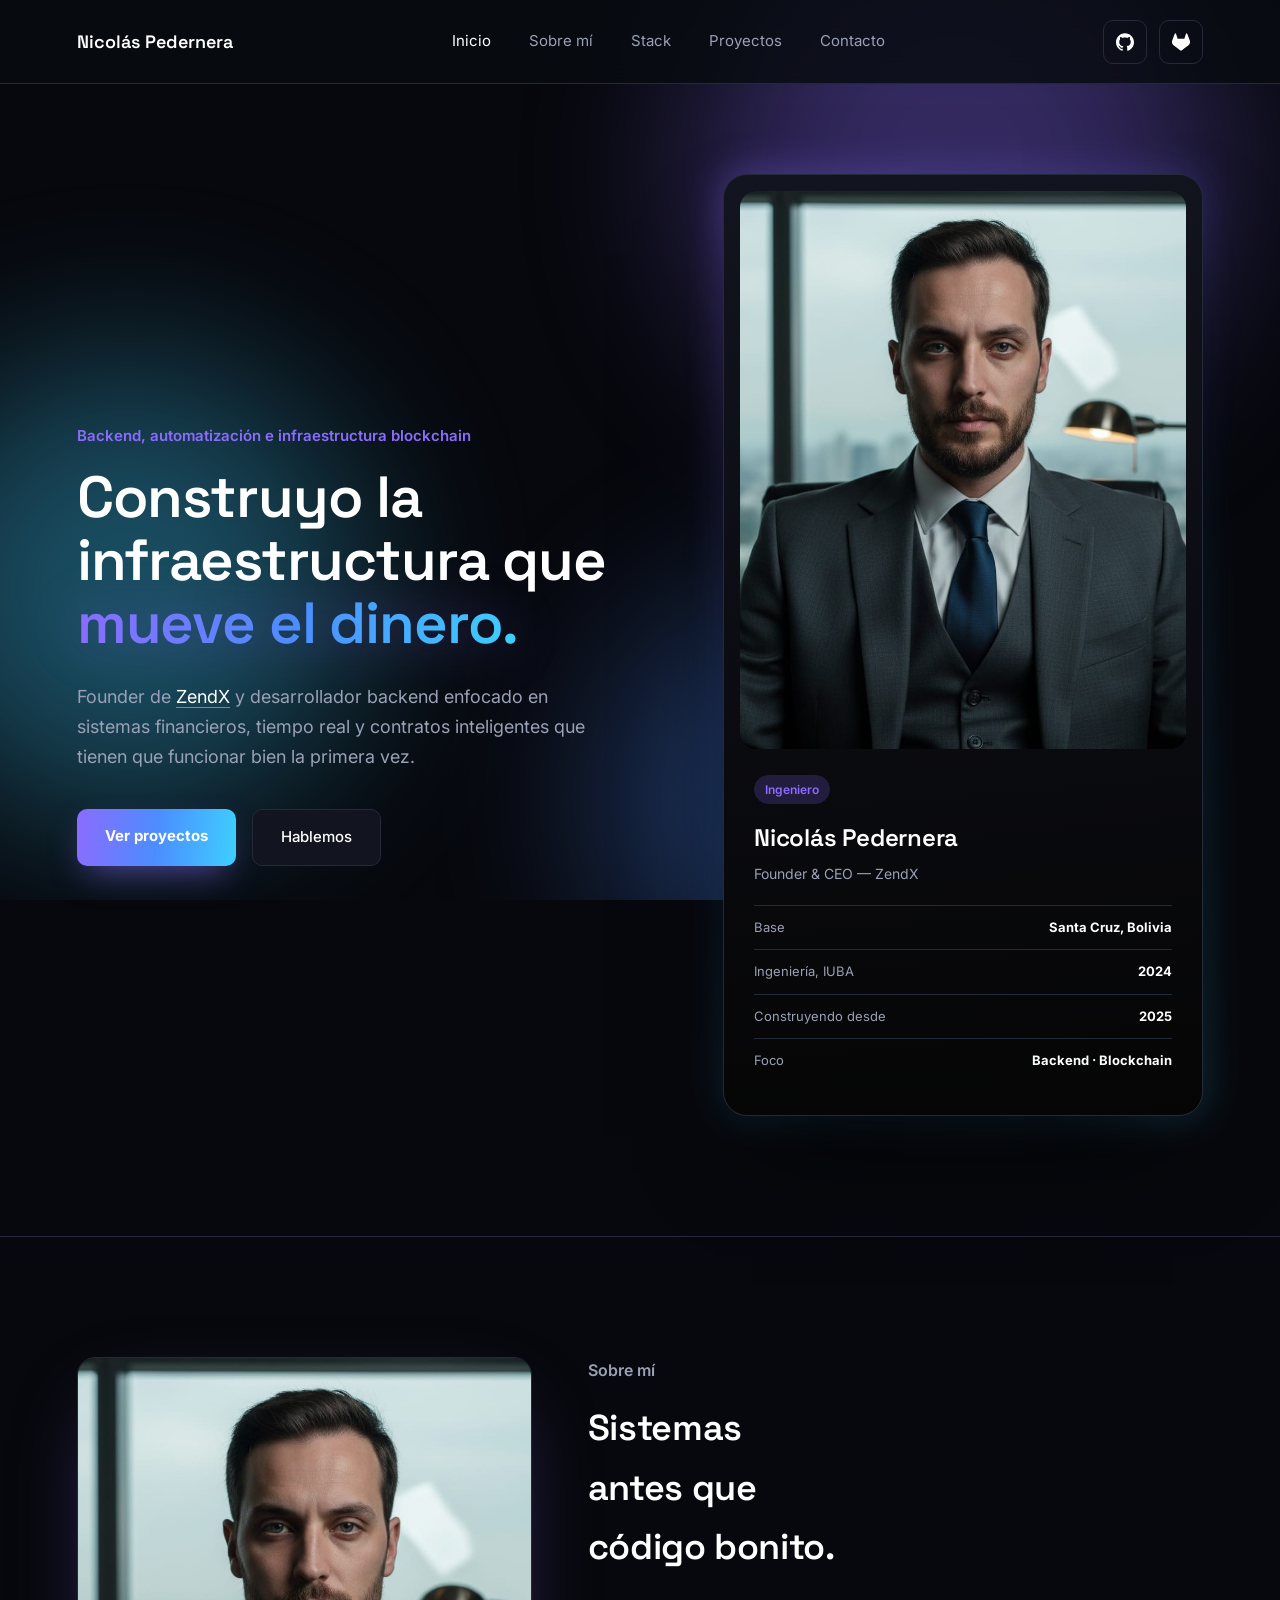
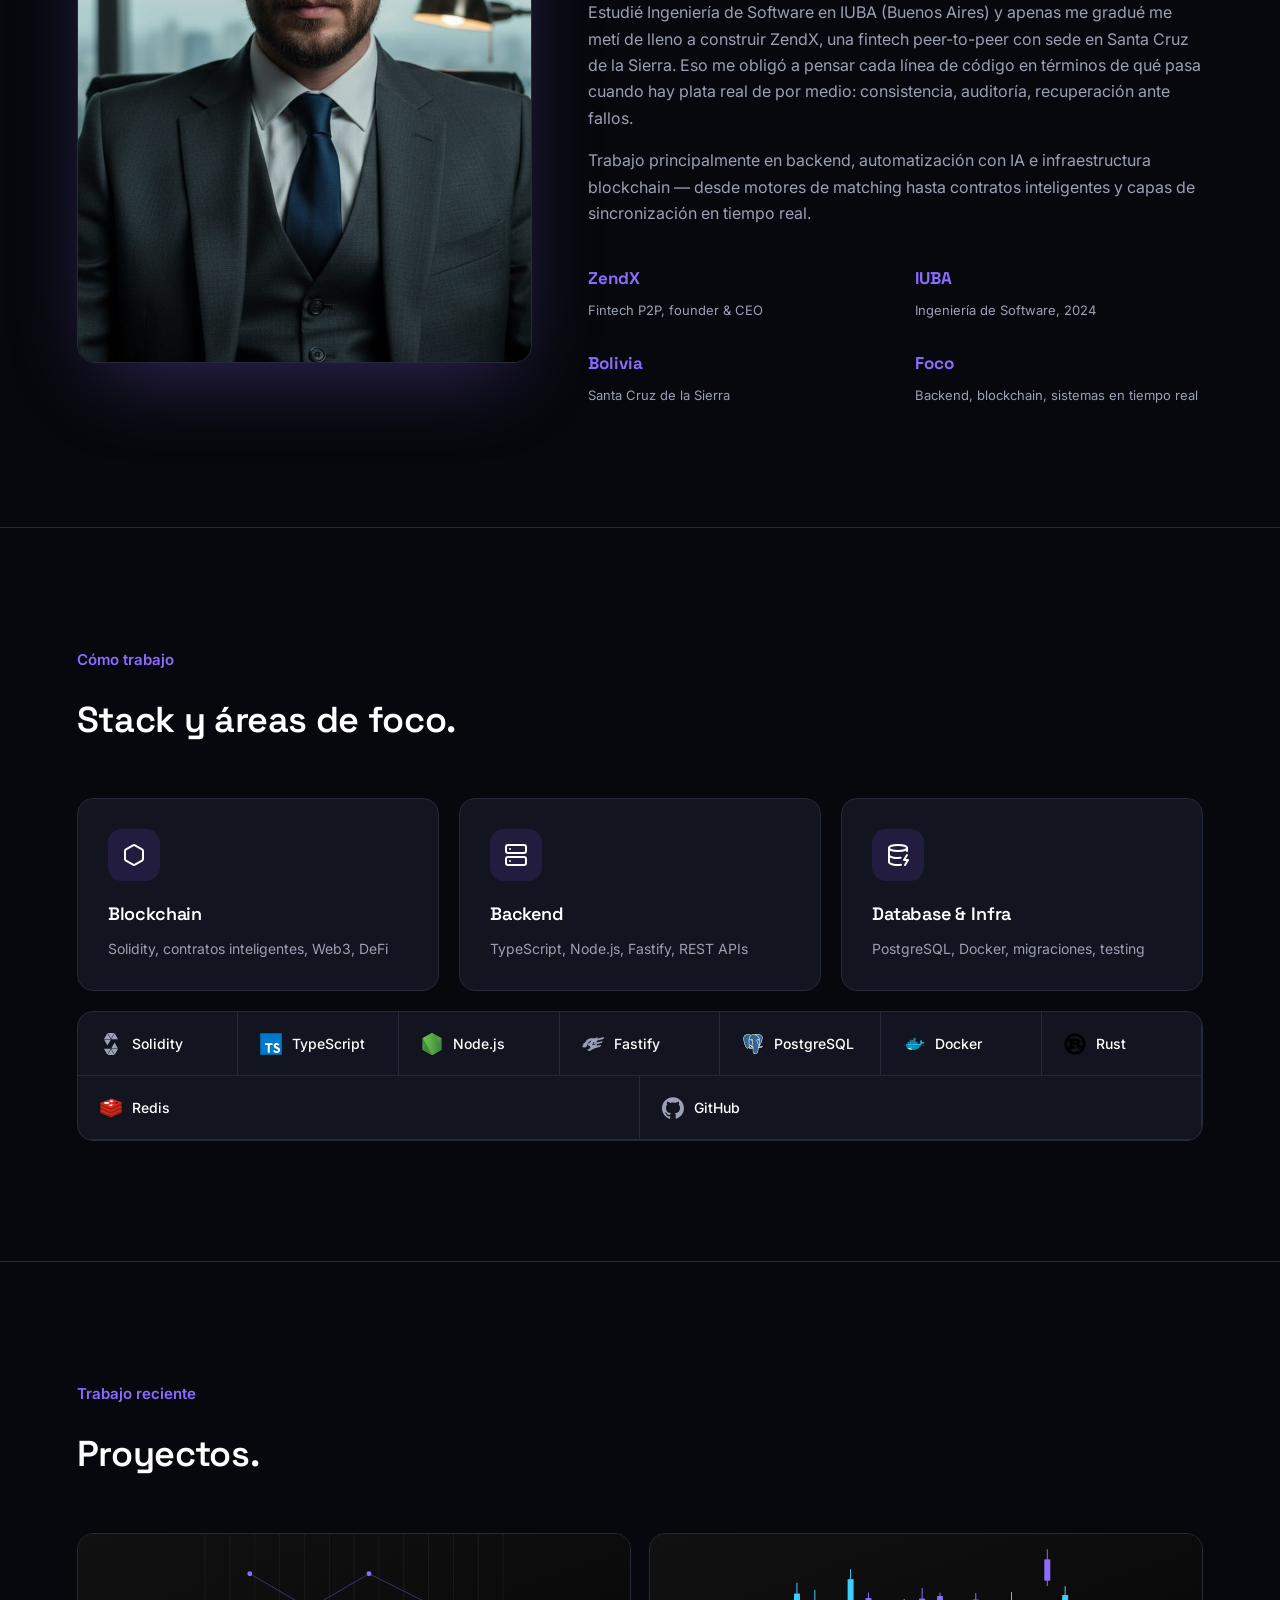
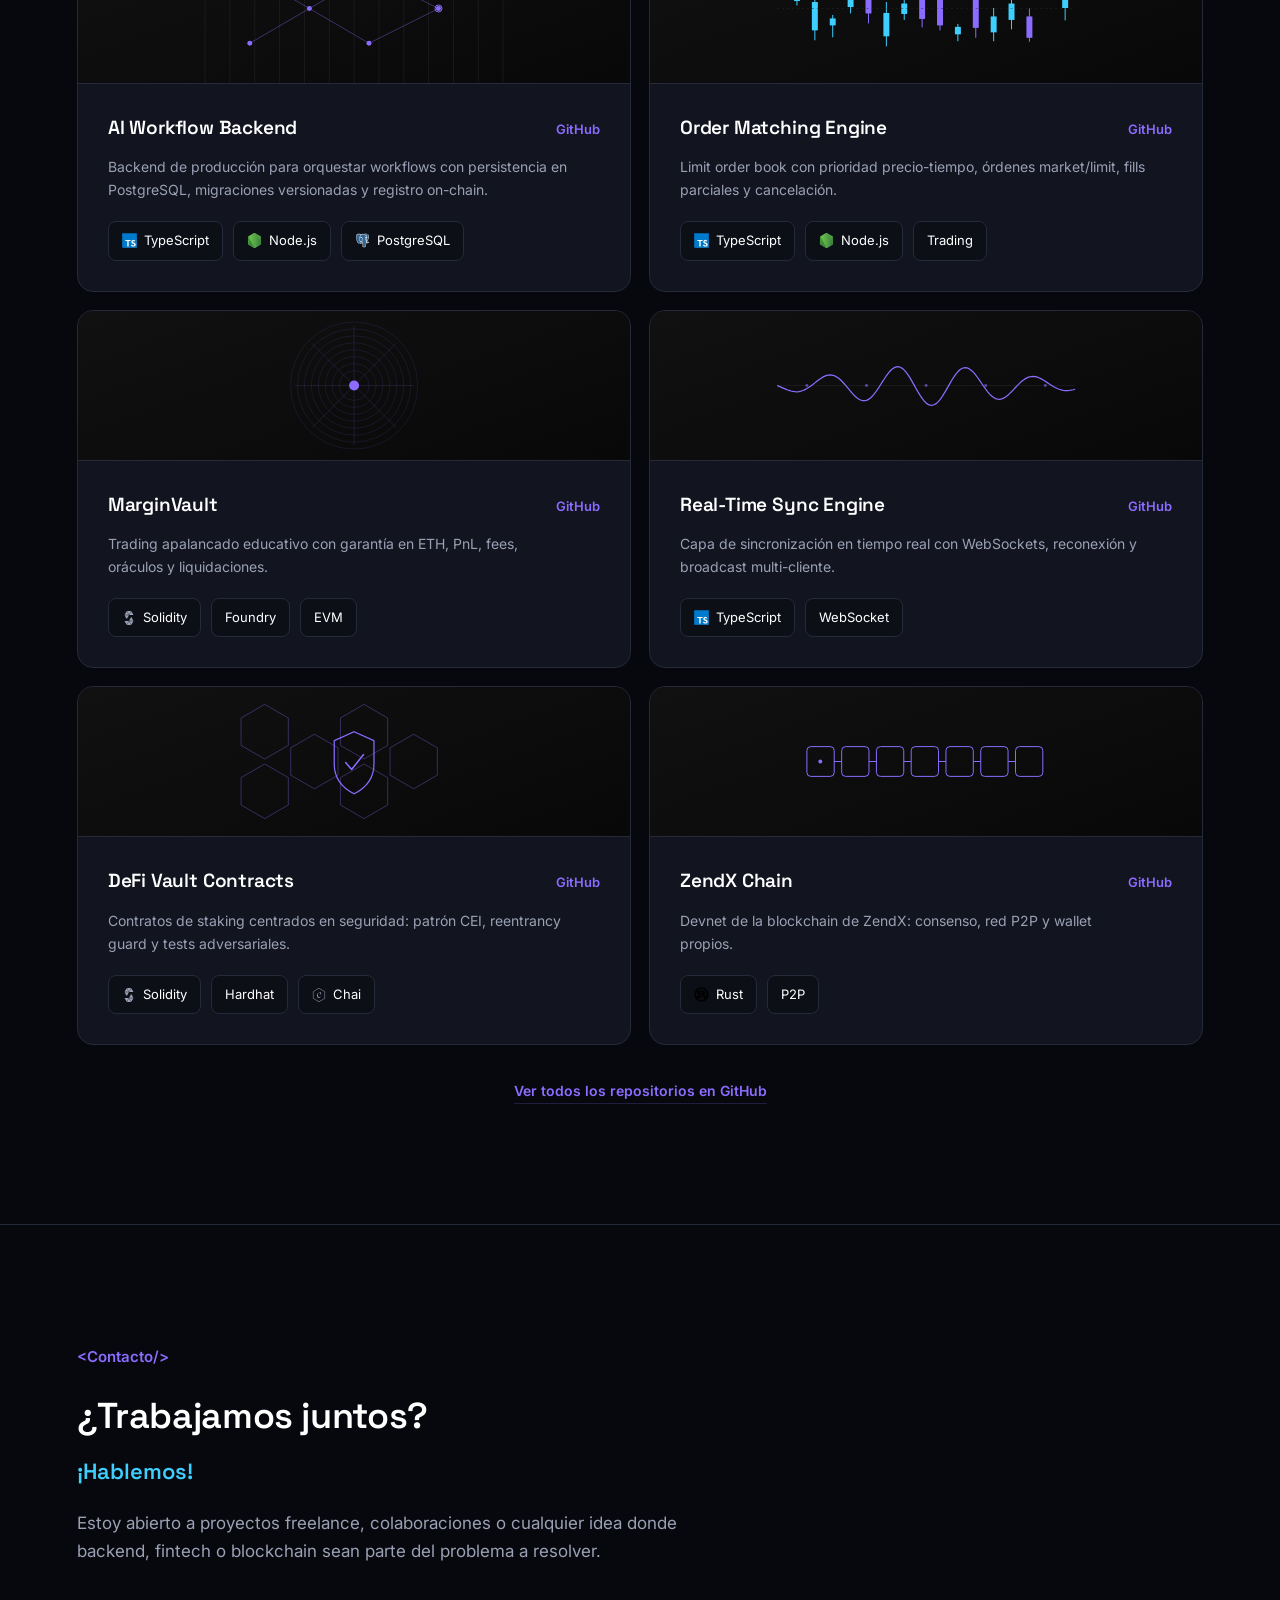
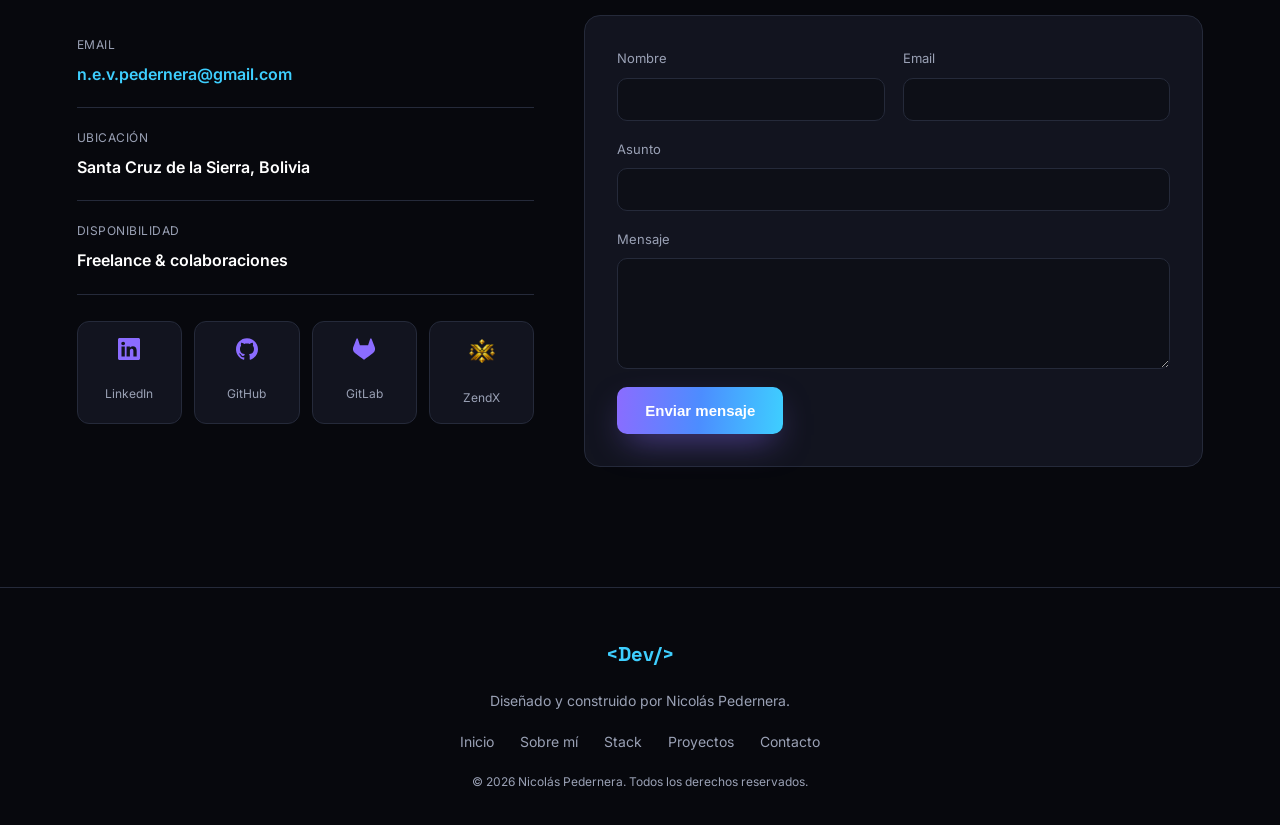
==== commit 87920268: "Fondo animado, seccion de contacto con formulario y footer nuevo" ====
--- a/index.html
+++ b/index.html
@@ -11,7 +11,7 @@
   <link rel="stylesheet" href="styles.css">
 </head>
 <body>
-  <div class="bg-fx" aria-hidden="true"></div>
+  <div class="bg-fx" aria-hidden="true"><span class="b1"></span><span class="b2"></span><span class="b3"></span></div>
   <header class="nav">
     <a class="brand" href="#inicio">Nicolás Pedernera</a>
     <nav>
@@ -21,7 +21,10 @@
       <a href="#proyectos">Proyectos</a>
       <a href="#contacto">Contacto</a>
     </nav>
-    <a class="icon-btn" href="https://github.com/Nicolas-Pedernera" target="_blank" rel="noreferrer" aria-label="GitHub"><svg class="btn-icon" fill="currentColor" role="img" viewBox="0 0 24 24" xmlns="http://www.w3.org/2000/svg"><title>GitHub</title><path d="M12 .297c-6.63 0-12 5.373-12 12 0 5.303 3.438 9.8 8.205 11.385.6.113.82-.258.82-.577 0-.285-.01-1.04-.015-2.04-3.338.724-4.042-1.61-4.042-1.61C4.422 18.07 3.633 17.7 3.633 17.7c-1.087-.744.084-.729.084-.729 1.205.084 1.838 1.236 1.838 1.236 1.07 1.835 2.809 1.305 3.495.998.108-.776.417-1.305.76-1.605-2.665-.3-5.466-1.332-5.466-5.93 0-1.31.465-2.38 1.235-3.22-.135-.303-.54-1.523.105-3.176 0 0 1.005-.322 3.3 1.23.96-.267 1.98-.399 3-.405 1.02.006 2.04.138 3 .405 2.28-1.552 3.285-1.23 3.285-1.23.645 1.653.24 2.873.12 3.176.765.84 1.23 1.91 1.23 3.22 0 4.61-2.805 5.625-5.475 5.92.42.36.81 1.096.81 2.22 0 1.606-.015 2.896-.015 3.286 0 .315.21.69.825.57C20.565 22.092 24 17.592 24 12.297c0-6.627-5.373-12-12-12"/></svg></a>
+    <div class="nav-icons">
+      <a class="icon-btn" href="https://github.com/Nicolas-Pedernera" target="_blank" rel="noreferrer" aria-label="GitHub"><svg class="btn-icon" fill="currentColor" role="img" viewBox="0 0 24 24" xmlns="http://www.w3.org/2000/svg"><title>GitHub</title><path d="M12 .297c-6.63 0-12 5.373-12 12 0 5.303 3.438 9.8 8.205 11.385.6.113.82-.258.82-.577 0-.285-.01-1.04-.015-2.04-3.338.724-4.042-1.61-4.042-1.61C4.422 18.07 3.633 17.7 3.633 17.7c-1.087-.744.084-.729.084-.729 1.205.084 1.838 1.236 1.838 1.236 1.07 1.835 2.809 1.305 3.495.998.108-.776.417-1.305.76-1.605-2.665-.3-5.466-1.332-5.466-5.93 0-1.31.465-2.38 1.235-3.22-.135-.303-.54-1.523.105-3.176 0 0 1.005-.322 3.3 1.23.96-.267 1.98-.399 3-.405 1.02.006 2.04.138 3 .405 2.28-1.552 3.285-1.23 3.285-1.23.645 1.653.24 2.873.12 3.176.765.84 1.23 1.91 1.23 3.22 0 4.61-2.805 5.625-5.475 5.92.42.36.81 1.096.81 2.22 0 1.606-.015 2.896-.015 3.286 0 .315.21.69.825.57C20.565 22.092 24 17.592 24 12.297c0-6.627-5.373-12-12-12"/></svg></a>
+      <a class="icon-btn" href="https://gitlab.com/Nicolas-Pedernera" target="_blank" rel="noreferrer" aria-label="GitLab"><svg class="btn-icon" fill="currentColor" role="img" viewBox="0 0 24 24" xmlns="http://www.w3.org/2000/svg"><title>GitLab</title><path d="m23.6004 9.5927-.0337-.0862L20.3.9814a.851.851 0 0 0-.3362-.405.8748.8748 0 0 0-.9997.0539.8748.8748 0 0 0-.29.4399l-2.2055 6.748H7.5375l-2.2057-6.748a.8573.8573 0 0 0-.29-.4412.8748.8748 0 0 0-.9997-.0537.8585.8585 0 0 0-.3362.4049L.4332 9.5015l-.0325.0862a6.0657 6.0657 0 0 0 2.0119 7.0105l.0113.0087.03.0213 4.976 3.7264 2.462 1.8633 1.4995 1.1321a1.0085 1.0085 0 0 0 1.2197 0l1.4995-1.1321 2.4619-1.8633 5.006-3.7489.0125-.01a6.0682 6.0682 0 0 0 2.0094-7.003z"/></svg></a>
+    </div>
   </header>
 
   <main>
@@ -43,6 +46,7 @@
           <h2>Nicolás Pedernera</h2>
           <p>Founder &amp; CEO — ZendX</p>
           <div class="id-row"><span>Base</span><b>Santa Cruz, Bolivia</b></div>
+          <div class="id-row"><span>Ingeniería, IUBA</span><b>2024</b></div>
           <div class="id-row"><span>Construyendo desde</span><b>2025</b></div>
           <div class="id-row"><span>Foco</span><b>Backend · Blockchain</b></div>
         </div>
@@ -151,182 +155,116 @@
       <h2>Proyectos.</h2>
       <div class="project-list">
         <article class="project">
-          <div class="project-icon-wrap"><svg
-  xmlns="http://www.w3.org/2000/svg"
-  width="24"
-  height="24"
-  viewBox="0 0 24 24"
-  fill="none"
-  stroke="currentColor"
-  stroke-width="2"
-  stroke-linecap="round"
-  stroke-linejoin="round"
->
-  <rect width="8" height="8" x="3" y="3" rx="2" />
-  <path d="M7 11v4a2 2 0 0 0 2 2h4" />
-  <rect width="8" height="8" x="13" y="13" rx="2" />
-</svg>
-</div>
-          <div class="project-head">
-            <h3>AI Workflow Backend</h3>
-            <a href="https://github.com/Nicolas-Pedernera/ai-workflow-backend" target="_blank" rel="noreferrer">GitHub</a>
-          </div>
-          <p>Backend de producción para orquestar workflows con persistencia en PostgreSQL, migraciones versionadas y registro on-chain.</p>
-          <div class="tags"><span><svg class="tag-icon-color" xmlns="http://www.w3.org/2000/svg" viewBox="0 0 128 128"><path fill="#fff" d="M22.67 47h99.67v73.67H22.67z"/><path data-name="original" fill="#007acc" d="M1.5 63.91v62.5h125v-125H1.5zm100.73-5a15.56 15.56 0 017.82 4.5 20.58 20.58 0 013 4c0 .16-5.4 3.81-8.69 5.85-.12.08-.6-.44-1.13-1.23a7.09 7.09 0 00-5.87-3.53c-3.79-.26-6.23 1.73-6.21 5a4.58 4.58 0 00.54 2.34c.83 1.73 2.38 2.76 7.24 4.86 8.95 3.85 12.78 6.39 15.16 10 2.66 4 3.25 10.46 1.45 15.24-2 5.2-6.9 8.73-13.83 9.9a38.32 38.32 0 01-9.52-.1 23 23 0 01-12.72-6.63c-1.15-1.27-3.39-4.58-3.25-4.82a9.34 9.34 0 011.15-.73L82 101l3.59-2.08.75 1.11a16.78 16.78 0 004.74 4.54c4 2.1 9.46 1.81 12.16-.62a5.43 5.43 0 00.69-6.92c-1-1.39-3-2.56-8.59-5-6.45-2.78-9.23-4.5-11.77-7.24a16.48 16.48 0 01-3.43-6.25 25 25 0 01-.22-8c1.33-6.23 6-10.58 12.82-11.87a31.66 31.66 0 019.49.26zm-29.34 5.24v5.12H56.66v46.23H45.15V69.26H28.88v-5a49.19 49.19 0 01.12-5.17C29.08 59 39 59 51 59h21.83z"/></svg>TypeScript</span><span><svg class="tag-icon-color" xmlns="http://www.w3.org/2000/svg" viewBox="0 0 128 128"><path fill="url(#a)" d="M66.958.825a6.07 6.07 0 0 0-6.035 0L11.103 29.76c-1.895 1.072-2.96 3.095-2.96 5.24v57.988c0 2.143 1.183 4.167 2.958 5.24l49.82 28.934a6.07 6.07 0 0 0 6.036 0l49.82-28.935c1.894-1.072 2.958-3.096 2.958-5.24V35c0-2.144-1.183-4.167-2.958-5.24z"/><path fill="url(#b)" d="M116.897 29.76 66.841.825A8.161 8.161 0 0 0 65.302.23L9.21 96.798a6.251 6.251 0 0 0 1.657 1.43l50.057 28.934c1.42.833 3.076 1.072 4.615.595l52.66-96.925a3.702 3.702 0 0 0-1.302-1.072z"/><path fill="url(#c)" d="M116.898 98.225c1.42-.833 2.485-2.262 2.958-3.81L65.066.108c-1.42-.238-2.959-.119-4.26.715L11.104 29.639l53.606 98.355c.71-.12 1.54-.358 2.25-.715z"/><defs><linearGradient id="a" x1="34.513" x2="27.157" y1="15.535" y2="30.448" gradientTransform="translate(-129.242 -73.715) scale(6.18523)" gradientUnits="userSpaceOnUse"><stop stop-color="#3F873F"/><stop offset=".33" stop-color="#3F8B3D"/><stop offset=".637" stop-color="#3E9638"/><stop offset=".934" stop-color="#3DA92E"/><stop offset="1" stop-color="#3DAE2B"/></linearGradient><linearGradient id="b" x1="30.009" x2="50.533" y1="23.359" y2="8.288" gradientTransform="translate(-129.242 -73.715) scale(6.18523)" gradientUnits="userSpaceOnUse"><stop offset=".138" stop-color="#3F873F"/><stop offset=".402" stop-color="#52A044"/><stop offset=".713" stop-color="#64B749"/><stop offset=".908" stop-color="#6ABF4B"/></linearGradient><linearGradient id="c" x1="21.917" x2="40.555" y1="22.261" y2="22.261" gradientTransform="translate(-129.242 -73.715) scale(6.18523)" gradientUnits="userSpaceOnUse"><stop offset=".092" stop-color="#6ABF4B"/><stop offset=".287" stop-color="#64B749"/><stop offset=".598" stop-color="#52A044"/><stop offset=".862" stop-color="#3F873F"/></linearGradient></defs></svg>
+          <div class="project-banner"><svg viewBox="0 0 600 300" xmlns="http://www.w3.org/2000/svg"><line x1="0" y1="0" x2="0" y2="300" stroke="#2a2a2a" stroke-width="1"/><line x1="50" y1="0" x2="50" y2="300" stroke="#2a2a2a" stroke-width="1"/><line x1="100" y1="0" x2="100" y2="300" stroke="#2a2a2a" stroke-width="1"/><line x1="150" y1="0" x2="150" y2="300" stroke="#2a2a2a" stroke-width="1"/><line x1="200" y1="0" x2="200" y2="300" stroke="#2a2a2a" stroke-width="1"/><line x1="250" y1="0" x2="250" y2="300" stroke="#2a2a2a" stroke-width="1"/><line x1="300" y1="0" x2="300" y2="300" stroke="#2a2a2a" stroke-width="1"/><line x1="350" y1="0" x2="350" y2="300" stroke="#2a2a2a" stroke-width="1"/><line x1="400" y1="0" x2="400" y2="300" stroke="#2a2a2a" stroke-width="1"/><line x1="450" y1="0" x2="450" y2="300" stroke="#2a2a2a" stroke-width="1"/><line x1="500" y1="0" x2="500" y2="300" stroke="#2a2a2a" stroke-width="1"/><line x1="550" y1="0" x2="550" y2="300" stroke="#2a2a2a" stroke-width="1"/><line x1="600" y1="0" x2="600" y2="300" stroke="#2a2a2a" stroke-width="1"/><line x1="90" y1="80" x2="210" y2="150" stroke="#8B6CFF" stroke-width="1.4" opacity="0.55"/><line x1="90" y1="220" x2="210" y2="150" stroke="#8B6CFF" stroke-width="1.4" opacity="0.55"/><line x1="210" y1="150" x2="330" y2="80" stroke="#8B6CFF" stroke-width="1.4" opacity="0.55"/><line x1="210" y1="150" x2="330" y2="220" stroke="#8B6CFF" stroke-width="1.4" opacity="0.55"/><line x1="330" y1="80" x2="470" y2="150" stroke="#8B6CFF" stroke-width="1.4" opacity="0.55"/><line x1="330" y1="220" x2="470" y2="150" stroke="#8B6CFF" stroke-width="1.4" opacity="0.55"/><circle cx="90" cy="80" r="5" fill="#8B6CFF"/><circle cx="210" cy="150" r="5" fill="#8B6CFF"/><circle cx="90" cy="220" r="5" fill="#8B6CFF"/><circle cx="330" cy="80" r="5" fill="#8B6CFF"/><circle cx="330" cy="220" r="5" fill="#8B6CFF"/><circle cx="470" cy="150" r="5" fill="#8B6CFF"/><circle cx="470" cy="150" r="7" fill="none" stroke="#8B6CFF" stroke-width="2"/></svg></div>
+          <div class="project-body">
+            <div class="project-head">
+              <h3>AI Workflow Backend</h3>
+              <a href="https://github.com/Nicolas-Pedernera/ai-workflow-backend" target="_blank" rel="noreferrer">GitHub</a>
+            </div>
+            <p>Backend de producción para orquestar workflows con persistencia en PostgreSQL, migraciones versionadas y registro on-chain.</p>
+            <div class="tags"><span><svg class="tag-icon-color" xmlns="http://www.w3.org/2000/svg" viewBox="0 0 128 128"><path fill="#fff" d="M22.67 47h99.67v73.67H22.67z"/><path data-name="original" fill="#007acc" d="M1.5 63.91v62.5h125v-125H1.5zm100.73-5a15.56 15.56 0 017.82 4.5 20.58 20.58 0 013 4c0 .16-5.4 3.81-8.69 5.85-.12.08-.6-.44-1.13-1.23a7.09 7.09 0 00-5.87-3.53c-3.79-.26-6.23 1.73-6.21 5a4.58 4.58 0 00.54 2.34c.83 1.73 2.38 2.76 7.24 4.86 8.95 3.85 12.78 6.39 15.16 10 2.66 4 3.25 10.46 1.45 15.24-2 5.2-6.9 8.73-13.83 9.9a38.32 38.32 0 01-9.52-.1 23 23 0 01-12.72-6.63c-1.15-1.27-3.39-4.58-3.25-4.82a9.34 9.34 0 011.15-.73L82 101l3.59-2.08.75 1.11a16.78 16.78 0 004.74 4.54c4 2.1 9.46 1.81 12.16-.62a5.43 5.43 0 00.69-6.92c-1-1.39-3-2.56-8.59-5-6.45-2.78-9.23-4.5-11.77-7.24a16.48 16.48 0 01-3.43-6.25 25 25 0 01-.22-8c1.33-6.23 6-10.58 12.82-11.87a31.66 31.66 0 019.49.26zm-29.34 5.24v5.12H56.66v46.23H45.15V69.26H28.88v-5a49.19 49.19 0 01.12-5.17C29.08 59 39 59 51 59h21.83z"/></svg>TypeScript</span><span><svg class="tag-icon-color" xmlns="http://www.w3.org/2000/svg" viewBox="0 0 128 128"><path fill="url(#a)" d="M66.958.825a6.07 6.07 0 0 0-6.035 0L11.103 29.76c-1.895 1.072-2.96 3.095-2.96 5.24v57.988c0 2.143 1.183 4.167 2.958 5.24l49.82 28.934a6.07 6.07 0 0 0 6.036 0l49.82-28.935c1.894-1.072 2.958-3.096 2.958-5.24V35c0-2.144-1.183-4.167-2.958-5.24z"/><path fill="url(#b)" d="M116.897 29.76 66.841.825A8.161 8.161 0 0 0 65.302.23L9.21 96.798a6.251 6.251 0 0 0 1.657 1.43l50.057 28.934c1.42.833 3.076 1.072 4.615.595l52.66-96.925a3.702 3.702 0 0 0-1.302-1.072z"/><path fill="url(#c)" d="M116.898 98.225c1.42-.833 2.485-2.262 2.958-3.81L65.066.108c-1.42-.238-2.959-.119-4.26.715L11.104 29.639l53.606 98.355c.71-.12 1.54-.358 2.25-.715z"/><defs><linearGradient id="a" x1="34.513" x2="27.157" y1="15.535" y2="30.448" gradientTransform="translate(-129.242 -73.715) scale(6.18523)" gradientUnits="userSpaceOnUse"><stop stop-color="#3F873F"/><stop offset=".33" stop-color="#3F8B3D"/><stop offset=".637" stop-color="#3E9638"/><stop offset=".934" stop-color="#3DA92E"/><stop offset="1" stop-color="#3DAE2B"/></linearGradient><linearGradient id="b" x1="30.009" x2="50.533" y1="23.359" y2="8.288" gradientTransform="translate(-129.242 -73.715) scale(6.18523)" gradientUnits="userSpaceOnUse"><stop offset=".138" stop-color="#3F873F"/><stop offset=".402" stop-color="#52A044"/><stop offset=".713" stop-color="#64B749"/><stop offset=".908" stop-color="#6ABF4B"/></linearGradient><linearGradient id="c" x1="21.917" x2="40.555" y1="22.261" y2="22.261" gradientTransform="translate(-129.242 -73.715) scale(6.18523)" gradientUnits="userSpaceOnUse"><stop offset=".092" stop-color="#6ABF4B"/><stop offset=".287" stop-color="#64B749"/><stop offset=".598" stop-color="#52A044"/><stop offset=".862" stop-color="#3F873F"/></linearGradient></defs></svg>
 Node.js</span><span><svg class="tag-icon-color" xmlns="http://www.w3.org/2000/svg" viewBox="0 0 128 128"><path d="M93.809 92.112c.785-6.533.55-7.492 5.416-6.433l1.235.108c3.742.17 8.637-.602 11.513-1.938 6.191-2.873 9.861-7.668 3.758-6.409-13.924 2.873-14.881-1.842-14.881-1.842 14.703-21.815 20.849-49.508 15.543-56.287-14.47-18.489-39.517-9.746-39.936-9.52l-.134.025c-2.751-.571-5.83-.912-9.289-.968-6.301-.104-11.082 1.652-14.709 4.402 0 0-44.683-18.409-42.604 23.151.442 8.841 12.672 66.898 27.26 49.362 5.332-6.412 10.484-11.834 10.484-11.834 2.558 1.699 5.622 2.567 8.834 2.255l.249-.212c-.078.796-.044 1.575.099 2.497-3.757 4.199-2.653 4.936-10.166 6.482-7.602 1.566-3.136 4.355-.221 5.084 3.535.884 11.712 2.136 17.238-5.598l-.22.882c1.474 1.18 1.375 8.477 1.583 13.69.209 5.214.558 10.079 1.621 12.948 1.063 2.868 2.317 10.256 12.191 8.14 8.252-1.764 14.561-4.309 15.136-27.985"/><path d="M75.458 125.256c-4.367 0-7.211-1.689-8.938-3.32-2.607-2.46-3.641-5.629-4.259-7.522l-.267-.79c-1.244-3.358-1.666-8.193-1.916-14.419-.038-.935-.064-1.898-.093-2.919-.021-.747-.047-1.684-.085-2.664a18.8 18.8 0 01-4.962 1.568c-3.079.526-6.389.356-9.84-.507-2.435-.609-4.965-1.871-6.407-3.82-4.203 3.681-8.212 3.182-10.396 2.453-3.853-1.285-7.301-4.896-10.542-11.037-2.309-4.375-4.542-10.075-6.638-16.943-3.65-11.96-5.969-24.557-6.175-28.693C4.292 23.698 7.777 14.44 15.296 9.129 27.157.751 45.128 5.678 51.68 7.915c4.402-2.653 9.581-3.944 15.433-3.851 3.143.051 6.136.327 8.916.823 2.9-.912 8.628-2.221 15.185-2.139 12.081.144 22.092 4.852 28.949 13.615 4.894 6.252 2.474 19.381.597 26.651-2.642 10.226-7.271 21.102-12.957 30.57 1.544.011 3.781-.174 6.961-.831 6.274-1.295 8.109 2.069 8.607 3.575 1.995 6.042-6.677 10.608-9.382 11.864-3.466 1.609-9.117 2.589-13.745 2.377l-.202-.013-1.216-.107-.12 1.014-.116.991c-.311 11.999-2.025 19.598-5.552 24.619-3.697 5.264-8.835 6.739-13.361 7.709-1.544.33-2.947.474-4.219.474zm-9.19-43.671c2.819 2.256 3.066 6.501 3.287 14.434.028.99.054 1.927.089 2.802.106 2.65.355 8.855 1.327 11.477.137.371.26.747.39 1.146 1.083 3.316 1.626 4.979 6.309 3.978 3.931-.843 5.952-1.599 7.534-3.851 2.299-3.274 3.585-9.86 3.821-19.575l4.783.116-4.75-.57.14-1.186c.455-3.91.783-6.734 3.396-8.602 2.097-1.498 4.486-1.353 6.389-1.01-2.091-1.58-2.669-3.433-2.823-4.193l-.399-1.965 1.121-1.663c6.457-9.58 11.781-21.354 14.609-32.304 2.906-11.251 2.02-17.226 1.134-18.356-11.729-14.987-32.068-8.799-34.192-8.097l-.359.194-1.8.335-.922-.191c-2.542-.528-5.366-.82-8.393-.869-4.756-.08-8.593 1.044-11.739 3.431l-2.183 1.655-2.533-1.043c-5.412-2.213-21.308-6.662-29.696-.721-4.656 3.298-6.777 9.76-6.305 19.207.156 3.119 2.275 14.926 5.771 26.377 4.831 15.825 9.221 21.082 11.054 21.693.32.108 1.15-.537 1.976-1.529a270.708 270.708 0 0110.694-12.07l2.77-2.915 3.349 2.225c1.35.897 2.839 1.406 4.368 1.502l7.987-6.812-1.157 11.808c-.026.265-.039.626.065 1.296l.348 2.238-1.51 1.688-.174.196 4.388 2.025 1.836-2.301z"/><path fill="#336791" d="M115.731 77.44c-13.925 2.873-14.882-1.842-14.882-1.842 14.703-21.816 20.849-49.51 15.545-56.287C101.924.823 76.875 9.566 76.457 9.793l-.135.024c-2.751-.571-5.83-.911-9.291-.967-6.301-.103-11.08 1.652-14.707 4.402 0 0-44.684-18.408-42.606 23.151.442 8.842 12.672 66.899 27.26 49.363 5.332-6.412 10.483-11.834 10.483-11.834 2.559 1.699 5.622 2.567 8.833 2.255l.25-.212c-.078.796-.042 1.575.1 2.497-3.758 4.199-2.654 4.936-10.167 6.482-7.602 1.566-3.136 4.355-.22 5.084 3.534.884 11.712 2.136 17.237-5.598l-.221.882c1.473 1.18 2.507 7.672 2.334 13.557-.174 5.885-.29 9.926.871 13.082 1.16 3.156 2.316 10.256 12.192 8.14 8.252-1.768 12.528-6.351 13.124-13.995.422-5.435 1.377-4.631 1.438-9.49l.767-2.3c.884-7.367.14-9.743 5.225-8.638l1.235.108c3.742.17 8.639-.602 11.514-1.938 6.19-2.871 9.861-7.667 3.758-6.408z"/><path fill="#fff" d="M75.957 122.307c-8.232 0-10.84-6.519-11.907-9.185-1.562-3.907-1.899-19.069-1.551-31.503a1.59 1.59 0 011.64-1.55 1.594 1.594 0 011.55 1.639c-.401 14.341.168 27.337 1.324 30.229 1.804 4.509 4.54 8.453 12.275 6.796 7.343-1.575 10.093-4.359 11.318-11.46.94-5.449 2.799-20.951 3.028-24.01a1.593 1.593 0 011.71-1.472 1.597 1.597 0 011.472 1.71c-.239 3.185-2.089 18.657-3.065 24.315-1.446 8.387-5.185 12.191-13.794 14.037-1.463.313-2.792.453-4 .454zM31.321 90.466a6.71 6.71 0 01-2.116-.35c-5.347-1.784-10.44-10.492-15.138-25.885-3.576-11.717-5.842-23.947-6.041-27.922-.589-11.784 2.445-20.121 9.02-24.778 13.007-9.216 34.888-.44 35.813-.062a1.596 1.596 0 01-1.207 2.955c-.211-.086-21.193-8.492-32.768-.285-5.622 3.986-8.203 11.392-7.672 22.011.167 3.349 2.284 15.285 5.906 27.149 4.194 13.742 8.967 22.413 13.096 23.79.648.216 2.62.873 5.439-2.517A245.272 245.272 0 0145.88 73.046a1.596 1.596 0 012.304 2.208c-.048.05-4.847 5.067-10.077 11.359-2.477 2.979-4.851 3.853-6.786 3.853zm69.429-13.445a1.596 1.596 0 01-1.322-2.487c14.863-22.055 20.08-48.704 15.612-54.414-5.624-7.186-13.565-10.939-23.604-11.156-7.433-.16-13.341 1.738-14.307 2.069l-.243.099c-.971.305-1.716-.227-1.997-.849a1.6 1.6 0 01.631-2.025c.046-.027.192-.089.429-.176l-.021.006.021-.007c1.641-.601 7.639-2.4 15.068-2.315 11.108.118 20.284 4.401 26.534 12.388 2.957 3.779 2.964 12.485.019 23.887-3.002 11.625-8.651 24.118-15.497 34.277-.306.457-.81.703-1.323.703zm.76 10.21c-2.538 0-4.813-.358-6.175-1.174-1.4-.839-1.667-1.979-1.702-2.584-.382-6.71 3.32-7.878 5.208-8.411-.263-.398-.637-.866-1.024-1.349-1.101-1.376-2.609-3.26-3.771-6.078-.182-.44-.752-1.463-1.412-2.648-3.579-6.418-11.026-19.773-6.242-26.612 2.214-3.165 6.623-4.411 13.119-3.716C97.6 28.837 88.5 10.625 66.907 10.271c-6.494-.108-11.82 1.889-15.822 5.93-8.96 9.049-8.636 25.422-8.631 25.586a1.595 1.595 0 11-3.19.084c-.02-.727-.354-17.909 9.554-27.916C53.455 9.272 59.559 6.96 66.96 7.081c13.814.227 22.706 7.25 27.732 13.101 5.479 6.377 8.165 13.411 8.386 15.759.165 1.746-1.088 2.095-1.341 2.147l-.576.013c-6.375-1.021-10.465-.312-12.156 2.104-3.639 5.201 3.406 17.834 6.414 23.229.768 1.376 1.322 2.371 1.576 2.985.988 2.396 2.277 4.006 3.312 5.3.911 1.138 1.7 2.125 1.982 3.283.131.23 1.99 2.98 13.021.703 2.765-.57 4.423-.083 4.93 1.45.997 3.015-4.597 6.532-7.694 7.97-2.775 1.29-7.204 2.106-11.036 2.106zm-4.696-4.021c.35.353 2.101.962 5.727.806 3.224-.138 6.624-.839 8.664-1.786 2.609-1.212 4.351-2.567 5.253-3.492l-.5.092c-7.053 1.456-12.042 1.262-14.828-.577a6.162 6.162 0 01-.54-.401c-.302.119-.581.197-.78.253-1.58.443-3.214.902-2.996 5.105zm-45.562 8.915c-1.752 0-3.596-.239-5.479-.71-1.951-.488-5.24-1.957-5.19-4.37.057-2.707 3.994-3.519 5.476-3.824 5.354-1.103 5.703-1.545 7.376-3.67.488-.619 1.095-1.39 1.923-2.314 1.229-1.376 2.572-2.073 3.992-2.073.989 0 1.8.335 2.336.558 1.708.708 3.133 2.42 3.719 4.467.529 1.847.276 3.625-.71 5.006-3.237 4.533-7.886 6.93-13.443 6.93zm-7.222-4.943c.481.372 1.445.869 2.518 1.137 1.631.408 3.213.615 4.705.615 4.546 0 8.196-1.882 10.847-5.594.553-.774.387-1.757.239-2.274-.31-1.083-1.08-2.068-1.873-2.397-.43-.178-.787-.314-1.115-.314-.176 0-.712 0-1.614 1.009a41.146 41.146 0 00-1.794 2.162c-2.084 2.646-3.039 3.544-9.239 4.821-1.513.31-2.289.626-2.674.835zm12.269-7.36a1.596 1.596 0 01-1.575-1.354 8.218 8.218 0 01-.08-.799c-4.064-.076-7.985-1.82-10.962-4.926-3.764-3.927-5.477-9.368-4.699-14.927.845-6.037.529-11.366.359-14.229-.047-.796-.081-1.371-.079-1.769.003-.505.013-1.844 4.489-4.113 1.592-.807 4.784-2.215 8.271-2.576 5.777-.597 9.585 1.976 10.725 7.246 3.077 14.228.244 20.521-1.825 25.117-.385.856-.749 1.664-1.04 2.447l-.257.69c-1.093 2.931-2.038 5.463-1.748 7.354a1.595 1.595 0 01-1.335 1.819l-.244.02zM42.464 42.26l.062 1.139c.176 2.974.504 8.508-.384 14.86-.641 4.585.759 9.06 3.843 12.276 2.437 2.542 5.644 3.945 8.94 3.945h.068c.369-1.555.982-3.197 1.642-4.966l.255-.686c.329-.884.714-1.74 1.122-2.646 1.991-4.424 4.47-9.931 1.615-23.132-.565-2.615-1.936-4.128-4.189-4.627-4.628-1.022-11.525 2.459-12.974 3.837zm9.63-.677c-.08.564 1.033 2.07 2.485 2.271 1.449.203 2.689-.975 2.768-1.539.079-.564-1.033-1.186-2.485-1.388-1.451-.202-2.691.092-2.768.656zm2.818 2.826l-.407-.028c-.9-.125-1.81-.692-2.433-1.518-.219-.29-.576-.852-.505-1.354.101-.736.999-1.177 2.4-1.177.313 0 .639.023.967.069.766.106 1.477.327 2.002.62.91.508.977 1.075.936 1.368-.112.813-1.405 2.02-2.96 2.02zm-2.289-2.732c.045.348.907 1.496 2.029 1.651l.261.018c1.036 0 1.81-.815 1.901-1.082-.096-.182-.762-.634-2.025-.81a5.823 5.823 0 00-.821-.059c-.812 0-1.243.183-1.345.282zm43.605-1.245c.079.564-1.033 2.07-2.484 2.272-1.45.202-2.691-.975-2.771-1.539-.076-.564 1.036-1.187 2.486-1.388 1.45-.203 2.689.092 2.769.655zm-2.819 2.56c-1.396 0-2.601-1.086-2.7-1.791-.115-.846 1.278-1.489 2.712-1.688.316-.044.629-.066.93-.066 1.238 0 2.058.363 2.14.949.053.379-.238.964-.739 1.492-.331.347-1.026.948-1.973 1.079l-.37.025zm.943-3.013c-.276 0-.564.021-.856.061-1.441.201-2.301.779-2.259 1.089.048.341.968 1.332 2.173 1.332l.297-.021c.787-.109 1.378-.623 1.66-.919.443-.465.619-.903.598-1.052-.028-.198-.56-.49-1.613-.49zm3.965 32.843a1.594 1.594 0 01-1.324-2.483c3.398-5.075 2.776-10.25 2.175-15.255-.257-2.132-.521-4.337-.453-6.453.07-2.177.347-3.973.614-5.71.317-2.058.617-4.002.493-6.31a1.595 1.595 0 113.186-.172c.142 2.638-.197 4.838-.525 6.967-.253 1.643-.515 3.342-.578 5.327-.061 1.874.178 3.864.431 5.97.64 5.322 1.365 11.354-2.691 17.411a1.596 1.596 0 01-1.328.708z"/></svg>PostgreSQL</span></div>
-        </article>
-        <article class="project">
-          <div class="project-icon-wrap"><svg
-  xmlns="http://www.w3.org/2000/svg"
-  width="24"
-  height="24"
-  viewBox="0 0 24 24"
-  fill="none"
-  stroke="currentColor"
-  stroke-width="2"
-  stroke-linecap="round"
-  stroke-linejoin="round"
->
-  <path d="M22 12h-2.48a2 2 0 0 0-1.93 1.46l-2.35 8.36a.25.25 0 0 1-.48 0L9.24 2.18a.25.25 0 0 0-.48 0l-2.35 8.36A2 2 0 0 1 4.49 12H2" />
-</svg>
-</div>
-          <div class="project-head">
-            <h3>Order Matching Engine</h3>
-            <a href="https://github.com/Nicolas-Pedernera/order-matching-engine" target="_blank" rel="noreferrer">GitHub</a>
-          </div>
-          <p>Limit order book con prioridad precio-tiempo, órdenes market/limit, fills parciales y cancelación.</p>
-          <div class="tags"><span><svg class="tag-icon-color" xmlns="http://www.w3.org/2000/svg" viewBox="0 0 128 128"><path fill="#fff" d="M22.67 47h99.67v73.67H22.67z"/><path data-name="original" fill="#007acc" d="M1.5 63.91v62.5h125v-125H1.5zm100.73-5a15.56 15.56 0 017.82 4.5 20.58 20.58 0 013 4c0 .16-5.4 3.81-8.69 5.85-.12.08-.6-.44-1.13-1.23a7.09 7.09 0 00-5.87-3.53c-3.79-.26-6.23 1.73-6.21 5a4.58 4.58 0 00.54 2.34c.83 1.73 2.38 2.76 7.24 4.86 8.95 3.85 12.78 6.39 15.16 10 2.66 4 3.25 10.46 1.45 15.24-2 5.2-6.9 8.73-13.83 9.9a38.32 38.32 0 01-9.52-.1 23 23 0 01-12.72-6.63c-1.15-1.27-3.39-4.58-3.25-4.82a9.34 9.34 0 011.15-.73L82 101l3.59-2.08.75 1.11a16.78 16.78 0 004.74 4.54c4 2.1 9.46 1.81 12.16-.62a5.43 5.43 0 00.69-6.92c-1-1.39-3-2.56-8.59-5-6.45-2.78-9.23-4.5-11.77-7.24a16.48 16.48 0 01-3.43-6.25 25 25 0 01-.22-8c1.33-6.23 6-10.58 12.82-11.87a31.66 31.66 0 019.49.26zm-29.34 5.24v5.12H56.66v46.23H45.15V69.26H28.88v-5a49.19 49.19 0 01.12-5.17C29.08 59 39 59 51 59h21.83z"/></svg>TypeScript</span><span><svg class="tag-icon-color" xmlns="http://www.w3.org/2000/svg" viewBox="0 0 128 128"><path fill="url(#a)" d="M66.958.825a6.07 6.07 0 0 0-6.035 0L11.103 29.76c-1.895 1.072-2.96 3.095-2.96 5.24v57.988c0 2.143 1.183 4.167 2.958 5.24l49.82 28.934a6.07 6.07 0 0 0 6.036 0l49.82-28.935c1.894-1.072 2.958-3.096 2.958-5.24V35c0-2.144-1.183-4.167-2.958-5.24z"/><path fill="url(#b)" d="M116.897 29.76 66.841.825A8.161 8.161 0 0 0 65.302.23L9.21 96.798a6.251 6.251 0 0 0 1.657 1.43l50.057 28.934c1.42.833 3.076 1.072 4.615.595l52.66-96.925a3.702 3.702 0 0 0-1.302-1.072z"/><path fill="url(#c)" d="M116.898 98.225c1.42-.833 2.485-2.262 2.958-3.81L65.066.108c-1.42-.238-2.959-.119-4.26.715L11.104 29.639l53.606 98.355c.71-.12 1.54-.358 2.25-.715z"/><defs><linearGradient id="a" x1="34.513" x2="27.157" y1="15.535" y2="30.448" gradientTransform="translate(-129.242 -73.715) scale(6.18523)" gradientUnits="userSpaceOnUse"><stop stop-color="#3F873F"/><stop offset=".33" stop-color="#3F8B3D"/><stop offset=".637" stop-color="#3E9638"/><stop offset=".934" stop-color="#3DA92E"/><stop offset="1" stop-color="#3DAE2B"/></linearGradient><linearGradient id="b" x1="30.009" x2="50.533" y1="23.359" y2="8.288" gradientTransform="translate(-129.242 -73.715) scale(6.18523)" gradientUnits="userSpaceOnUse"><stop offset=".138" stop-color="#3F873F"/><stop offset=".402" stop-color="#52A044"/><stop offset=".713" stop-color="#64B749"/><stop offset=".908" stop-color="#6ABF4B"/></linearGradient><linearGradient id="c" x1="21.917" x2="40.555" y1="22.261" y2="22.261" gradientTransform="translate(-129.242 -73.715) scale(6.18523)" gradientUnits="userSpaceOnUse"><stop offset=".092" stop-color="#6ABF4B"/><stop offset=".287" stop-color="#64B749"/><stop offset=".598" stop-color="#52A044"/><stop offset=".862" stop-color="#3F873F"/></linearGradient></defs></svg>
+          </div>
+        </article>
+        <article class="project">
+          <div class="project-banner"><svg viewBox="0 0 600 300" xmlns="http://www.w3.org/2000/svg"><line x1="40" y1="98" x2="40" y2="144" stroke="#3ECFFF" stroke-width="2"/><rect x="34" y="120" width="12" height="15" fill="#3ECFFF"/><line x1="76" y1="113" x2="76" y2="214" stroke="#3ECFFF" stroke-width="2"/><rect x="70" y="137" width="12" height="57" fill="#3ECFFF"/><line x1="112" y1="163" x2="112" y2="208" stroke="#3ECFFF" stroke-width="2"/><rect x="106" y="170" width="12" height="14" fill="#3ECFFF"/><line x1="148" y1="71" x2="148" y2="160" stroke="#3ECFFF" stroke-width="2"/><rect x="142" y="91" width="12" height="56" fill="#3ECFFF"/><line x1="184" y1="118" x2="184" y2="180" stroke="#8B6CFF" stroke-width="2"/><rect x="178" y="129" width="12" height="31" fill="#8B6CFF"/><line x1="220" y1="137" x2="220" y2="226" stroke="#3ECFFF" stroke-width="2"/><rect x="214" y="159" width="12" height="47" fill="#3ECFFF"/><line x1="256" y1="131" x2="256" y2="173" stroke="#3ECFFF" stroke-width="2"/><rect x="250" y="140" width="12" height="21" fill="#3ECFFF"/><line x1="292" y1="109" x2="292" y2="188" stroke="#8B6CFF" stroke-width="2"/><rect x="286" y="130" width="12" height="41" fill="#8B6CFF"/><line x1="328" y1="118" x2="328" y2="194" stroke="#8B6CFF" stroke-width="2"/><rect x="322" y="125" width="12" height="59" fill="#8B6CFF"/><line x1="364" y1="181" x2="364" y2="216" stroke="#3ECFFF" stroke-width="2"/><rect x="358" y="187" width="12" height="15" fill="#3ECFFF"/><line x1="400" y1="119" x2="400" y2="209" stroke="#8B6CFF" stroke-width="2"/><rect x="394" y="132" width="12" height="57" fill="#8B6CFF"/><line x1="436" y1="149" x2="436" y2="216" stroke="#3ECFFF" stroke-width="2"/><rect x="430" y="166" width="12" height="32" fill="#3ECFFF"/><line x1="472" y1="117" x2="472" y2="192" stroke="#3ECFFF" stroke-width="2"/><rect x="466" y="140" width="12" height="33" fill="#3ECFFF"/><line x1="508" y1="150" x2="508" y2="217" stroke="#8B6CFF" stroke-width="2"/><rect x="502" y="166" width="12" height="43" fill="#8B6CFF"/><line x1="544" y1="31" x2="544" y2="105" stroke="#8B6CFF" stroke-width="2"/><rect x="538" y="51" width="12" height="43" fill="#8B6CFF"/><line x1="580" y1="105" x2="580" y2="174" stroke="#3ECFFF" stroke-width="2"/><rect x="574" y="123" width="12" height="26" fill="#3ECFFF"/><line x1="0" y1="150" x2="600" y2="150" stroke="#2a2a2a" stroke-width="1" stroke-dasharray="4 6"/></svg></div>
+          <div class="project-body">
+            <div class="project-head">
+              <h3>Order Matching Engine</h3>
+              <a href="https://github.com/Nicolas-Pedernera/order-matching-engine" target="_blank" rel="noreferrer">GitHub</a>
+            </div>
+            <p>Limit order book con prioridad precio-tiempo, órdenes market/limit, fills parciales y cancelación.</p>
+            <div class="tags"><span><svg class="tag-icon-color" xmlns="http://www.w3.org/2000/svg" viewBox="0 0 128 128"><path fill="#fff" d="M22.67 47h99.67v73.67H22.67z"/><path data-name="original" fill="#007acc" d="M1.5 63.91v62.5h125v-125H1.5zm100.73-5a15.56 15.56 0 017.82 4.5 20.58 20.58 0 013 4c0 .16-5.4 3.81-8.69 5.85-.12.08-.6-.44-1.13-1.23a7.09 7.09 0 00-5.87-3.53c-3.79-.26-6.23 1.73-6.21 5a4.58 4.58 0 00.54 2.34c.83 1.73 2.38 2.76 7.24 4.86 8.95 3.85 12.78 6.39 15.16 10 2.66 4 3.25 10.46 1.45 15.24-2 5.2-6.9 8.73-13.83 9.9a38.32 38.32 0 01-9.52-.1 23 23 0 01-12.72-6.63c-1.15-1.27-3.39-4.58-3.25-4.82a9.34 9.34 0 011.15-.73L82 101l3.59-2.08.75 1.11a16.78 16.78 0 004.74 4.54c4 2.1 9.46 1.81 12.16-.62a5.43 5.43 0 00.69-6.92c-1-1.39-3-2.56-8.59-5-6.45-2.78-9.23-4.5-11.77-7.24a16.48 16.48 0 01-3.43-6.25 25 25 0 01-.22-8c1.33-6.23 6-10.58 12.82-11.87a31.66 31.66 0 019.49.26zm-29.34 5.24v5.12H56.66v46.23H45.15V69.26H28.88v-5a49.19 49.19 0 01.12-5.17C29.08 59 39 59 51 59h21.83z"/></svg>TypeScript</span><span><svg class="tag-icon-color" xmlns="http://www.w3.org/2000/svg" viewBox="0 0 128 128"><path fill="url(#a)" d="M66.958.825a6.07 6.07 0 0 0-6.035 0L11.103 29.76c-1.895 1.072-2.96 3.095-2.96 5.24v57.988c0 2.143 1.183 4.167 2.958 5.24l49.82 28.934a6.07 6.07 0 0 0 6.036 0l49.82-28.935c1.894-1.072 2.958-3.096 2.958-5.24V35c0-2.144-1.183-4.167-2.958-5.24z"/><path fill="url(#b)" d="M116.897 29.76 66.841.825A8.161 8.161 0 0 0 65.302.23L9.21 96.798a6.251 6.251 0 0 0 1.657 1.43l50.057 28.934c1.42.833 3.076 1.072 4.615.595l52.66-96.925a3.702 3.702 0 0 0-1.302-1.072z"/><path fill="url(#c)" d="M116.898 98.225c1.42-.833 2.485-2.262 2.958-3.81L65.066.108c-1.42-.238-2.959-.119-4.26.715L11.104 29.639l53.606 98.355c.71-.12 1.54-.358 2.25-.715z"/><defs><linearGradient id="a" x1="34.513" x2="27.157" y1="15.535" y2="30.448" gradientTransform="translate(-129.242 -73.715) scale(6.18523)" gradientUnits="userSpaceOnUse"><stop stop-color="#3F873F"/><stop offset=".33" stop-color="#3F8B3D"/><stop offset=".637" stop-color="#3E9638"/><stop offset=".934" stop-color="#3DA92E"/><stop offset="1" stop-color="#3DAE2B"/></linearGradient><linearGradient id="b" x1="30.009" x2="50.533" y1="23.359" y2="8.288" gradientTransform="translate(-129.242 -73.715) scale(6.18523)" gradientUnits="userSpaceOnUse"><stop offset=".138" stop-color="#3F873F"/><stop offset=".402" stop-color="#52A044"/><stop offset=".713" stop-color="#64B749"/><stop offset=".908" stop-color="#6ABF4B"/></linearGradient><linearGradient id="c" x1="21.917" x2="40.555" y1="22.261" y2="22.261" gradientTransform="translate(-129.242 -73.715) scale(6.18523)" gradientUnits="userSpaceOnUse"><stop offset=".092" stop-color="#6ABF4B"/><stop offset=".287" stop-color="#64B749"/><stop offset=".598" stop-color="#52A044"/><stop offset=".862" stop-color="#3F873F"/></linearGradient></defs></svg>
 Node.js</span><span>Trading</span></div>
-        </article>
-        <article class="project">
-          <div class="project-icon-wrap"><svg
-  xmlns="http://www.w3.org/2000/svg"
-  width="24"
-  height="24"
-  viewBox="0 0 24 24"
-  fill="none"
-  stroke="currentColor"
-  stroke-width="2"
-  stroke-linecap="round"
-  stroke-linejoin="round"
->
-  <rect width="18" height="18" x="3" y="3" rx="2" />
-  <circle cx="7.5" cy="7.5" r=".5" fill="currentColor" />
-  <path d="m7.9 7.9 2.7 2.7" />
-  <circle cx="16.5" cy="7.5" r=".5" fill="currentColor" />
-  <path d="m13.4 10.6 2.7-2.7" />
-  <circle cx="7.5" cy="16.5" r=".5" fill="currentColor" />
-  <path d="m7.9 16.1 2.7-2.7" />
-  <circle cx="16.5" cy="16.5" r=".5" fill="currentColor" />
-  <path d="m13.4 13.4 2.7 2.7" />
-  <circle cx="12" cy="12" r="2" />
-</svg>
-</div>
-          <div class="project-head">
-            <h3>MarginVault</h3>
-            <a href="https://github.com/Nicolas-Pedernera/MarginVault" target="_blank" rel="noreferrer">GitHub</a>
-          </div>
-          <p>Trading apalancado educativo con garantía en ETH, PnL, fees, oráculos y liquidaciones.</p>
-          <div class="tags"><span><svg class="tag-icon" fill="currentColor" role="img" viewBox="0 0 24 24" xmlns="http://www.w3.org/2000/svg"><title>Solidity</title><path d="M4.409 6.608L7.981.255l3.572 6.353H4.409zM8.411 0l3.569 6.348L15.552 0H8.411zm4.036 17.392l3.572 6.354 3.575-6.354h-7.147zm-.608-10.284h-7.43l3.715 6.605 3.715-6.605zm.428-.25h7.428L15.982.255l-3.715 6.603zM15.589 24l-3.569-6.349L8.448 24h7.141zm-3.856-6.858H4.306l3.712 6.603 3.715-6.603zm.428-.25h7.433l-3.718-6.605-3.715 6.605z"/></svg>Solidity</span><span>Foundry</span><span>EVM</span></div>
-        </article>
-        <article class="project">
-          <div class="project-icon-wrap"><svg
-  xmlns="http://www.w3.org/2000/svg"
-  width="24"
-  height="24"
-  viewBox="0 0 24 24"
-  fill="none"
-  stroke="currentColor"
-  stroke-width="2"
-  stroke-linecap="round"
-  stroke-linejoin="round"
->
-  <path d="M19.07 4.93A10 10 0 0 0 6.99 3.34" />
-  <path d="M4 6h.01" />
-  <path d="M2.29 9.62A10 10 0 1 0 21.31 8.35" />
-  <path d="M16.24 7.76A6 6 0 1 0 8.23 16.67" />
-  <path d="M12 18h.01" />
-  <path d="M17.99 11.66A6 6 0 0 1 15.77 16.67" />
-  <circle cx="12" cy="12" r="2" />
-  <path d="m13.41 10.59 5.66-5.66" />
-</svg>
-</div>
-          <div class="project-head">
-            <h3>Real-Time Sync Engine</h3>
-            <a href="https://github.com/Nicolas-Pedernera/realtime-sync-engine" target="_blank" rel="noreferrer">GitHub</a>
-          </div>
-          <p>Capa de sincronización en tiempo real con WebSockets, reconexión y broadcast multi-cliente.</p>
-          <div class="tags"><span><svg class="tag-icon-color" xmlns="http://www.w3.org/2000/svg" viewBox="0 0 128 128"><path fill="#fff" d="M22.67 47h99.67v73.67H22.67z"/><path data-name="original" fill="#007acc" d="M1.5 63.91v62.5h125v-125H1.5zm100.73-5a15.56 15.56 0 017.82 4.5 20.58 20.58 0 013 4c0 .16-5.4 3.81-8.69 5.85-.12.08-.6-.44-1.13-1.23a7.09 7.09 0 00-5.87-3.53c-3.79-.26-6.23 1.73-6.21 5a4.58 4.58 0 00.54 2.34c.83 1.73 2.38 2.76 7.24 4.86 8.95 3.85 12.78 6.39 15.16 10 2.66 4 3.25 10.46 1.45 15.24-2 5.2-6.9 8.73-13.83 9.9a38.32 38.32 0 01-9.52-.1 23 23 0 01-12.72-6.63c-1.15-1.27-3.39-4.58-3.25-4.82a9.34 9.34 0 011.15-.73L82 101l3.59-2.08.75 1.11a16.78 16.78 0 004.74 4.54c4 2.1 9.46 1.81 12.16-.62a5.43 5.43 0 00.69-6.92c-1-1.39-3-2.56-8.59-5-6.45-2.78-9.23-4.5-11.77-7.24a16.48 16.48 0 01-3.43-6.25 25 25 0 01-.22-8c1.33-6.23 6-10.58 12.82-11.87a31.66 31.66 0 019.49.26zm-29.34 5.24v5.12H56.66v46.23H45.15V69.26H28.88v-5a49.19 49.19 0 01.12-5.17C29.08 59 39 59 51 59h21.83z"/></svg>TypeScript</span><span>WebSocket</span></div>
-        </article>
-        <article class="project">
-          <div class="project-icon-wrap"><svg
-  xmlns="http://www.w3.org/2000/svg"
-  width="24"
-  height="24"
-  viewBox="0 0 24 24"
-  fill="none"
-  stroke="currentColor"
-  stroke-width="2"
-  stroke-linecap="round"
-  stroke-linejoin="round"
->
-  <path d="M20 13c0 5-3.5 7.5-7.66 8.95a1 1 0 0 1-.67-.01C7.5 20.5 4 18 4 13V6a1 1 0 0 1 1-1c2 0 4.5-1.2 6.24-2.72a1.17 1.17 0 0 1 1.52 0C14.51 3.81 17 5 19 5a1 1 0 0 1 1 1z" />
-  <path d="m9 12 2 2 4-4" />
-</svg>
-</div>
-          <div class="project-head">
-            <h3>DeFi Vault Contracts</h3>
-            <a href="https://github.com/Nicolas-Pedernera/defi-vault-contracts" target="_blank" rel="noreferrer">GitHub</a>
-          </div>
-          <p>Contratos de staking centrados en seguridad: patrón CEI, reentrancy guard y tests adversariales.</p>
-          <div class="tags"><span><svg class="tag-icon" fill="currentColor" role="img" viewBox="0 0 24 24" xmlns="http://www.w3.org/2000/svg"><title>Solidity</title><path d="M4.409 6.608L7.981.255l3.572 6.353H4.409zM8.411 0l3.569 6.348L15.552 0H8.411zm4.036 17.392l3.572 6.354 3.575-6.354h-7.147zm-.608-10.284h-7.43l3.715 6.605 3.715-6.605zm.428-.25h7.428L15.982.255l-3.715 6.603zM15.589 24l-3.569-6.349L8.448 24h7.141zm-3.856-6.858H4.306l3.712 6.603 3.715-6.603zm.428-.25h7.433l-3.718-6.605-3.715 6.605z"/></svg>Solidity</span><span>Hardhat</span><span><svg class="tag-icon" fill="currentColor" role="img" viewBox="0 0 24 24" xmlns="http://www.w3.org/2000/svg"><title>Chai</title><path d="M22.2235 5.8311 12.2307.0619a.4617.4617 0 0 0-.4615 0L1.7765 5.8311a.4615.4615 0 0 0-.2308.3997v11.5385c0 .1649.088.3173.2308.3997l9.9928 5.7692a.4617.4617 0 0 0 .4615 0l9.9928-5.7692a.4615.4615 0 0 0 .2308-.3997V6.2308a.4618.4618 0 0 0-.2309-.3997zm-.6304 11.7074L12 23.0769l-9.5931-5.5385V6.4615L12 .9231l9.5931 5.5385v11.0769zM11.2957 8.1858c.3873-.2769.7918-.4965 1.2137-.6588s.8427-.2434 1.2624-.2434c.2596 0 .5019.0379.7269.1136.225.0757.4197.185.5841.3278s.2942.3202.3894.5322c.0952.212.1428.4543.1428.7269 0 .3288-.0649.6555-.1947.98-.1298.3245-.304.6252-.5225.9022s-.4706.5192-.7561.7269-.582.357-.8892.4478l-.1363-.2272a2.0872 2.0872 0 0 0 .4998-.3505 2.2747 2.2747 0 0 0 .3894-.4835c.1082-.1796.1915-.37.2499-.5712a2.1893 2.1893 0 0 0 .0876-.6133c0-.238-.0346-.463-.1038-.675-.0692-.212-.1709-.397-.305-.5549-.1341-.1579-.2996-.2823-.4965-.3732-.1969-.0909-.423-.1363-.6782-.1363-.3115 0-.5971.0606-.8567.1817-.2596.1212-.4933.2845-.701.49s-.3883.4413-.5419.7075a4.874 4.874 0 0 0-.3829.8373 5.6168 5.6168 0 0 0-.2304.8859c-.0519.2986-.0779.5798-.0779.8438 0 .2683.0281.5452.0844.8308s.1385.5668.2466.8438c.1082.2769.2423.5387.4024.7853.1601.2466.3451.463.5549.649a2.583 2.583 0 0 0 .701.4446c.2575.1103.5376.1655.8405.1655.2077 0 .41-.0281.6069-.0844a2.9874 2.9874 0 0 0 .5679-.2272 3.2094 3.2094 0 0 0 .516-.3375 3.9668 3.9668 0 0 0 .4511-.4219l.2142.2077c-.1904.251-.4165.4922-.6782.7237a5.5434 5.5434 0 0 1-.847.6166 4.6241 4.6241 0 0 1-.9508.4284c-.331.106-.6588.159-.9833.159-.3159 0-.6133-.0552-.8924-.1655-.2791-.1103-.5355-.2596-.7691-.4478s-.4424-.4089-.6263-.662c-.1839-.2531-.3397-.5225-.4673-.8081s-.225-.5798-.2921-.8827-.101-.5992-.101-.8891c0-.4197.0703-.8513.2109-1.2948s.3343-.874.5809-1.2916.5376-.8124.873-1.1845c.3353-.3721.6966-.6967 1.0839-.9736z"/></svg>Chai</span></div>
-        </article>
-        <article class="project">
-          <div class="project-icon-wrap"><svg
-  xmlns="http://www.w3.org/2000/svg"
-  width="24"
-  height="24"
-  viewBox="0 0 24 24"
-  fill="none"
-  stroke="currentColor"
-  stroke-width="2"
-  stroke-linecap="round"
-  stroke-linejoin="round"
->
-  <path d="M9 17H7A5 5 0 0 1 7 7h2" />
-  <path d="M15 7h2a5 5 0 1 1 0 10h-2" />
-  <line x1="8" x2="16" y1="12" y2="12" />
-</svg>
-</div>
-          <div class="project-head">
-            <h3>ZendX Chain</h3>
-            <a href="https://github.com/Nicolas-Pedernera/zendx-chain" target="_blank" rel="noreferrer">GitHub</a>
-          </div>
-          <p>Devnet de la blockchain de ZendX: consenso, red P2P y wallet propios.</p>
-          <div class="tags"><span><svg class="tag-icon-color" xmlns="http://www.w3.org/2000/svg" viewBox="0 0 128 128"><path d="M62.96.242c-.232.135-1.203 1.528-2.16 3.097-2.4 3.94-2.426 3.942-5.65.55-2.098-2.208-2.605-2.612-3.28-2.607-.44.002-.995.152-1.235.332-.24.18-.916 1.612-1.504 3.183-1.346 3.6-1.41 3.715-2.156 3.86-.46.086-1.343-.407-3.463-1.929-1.565-1.125-3.1-2.045-3.411-2.045-1.291 0-1.655.706-2.27 4.4-.78 4.697-.754 4.681-4.988 2.758-1.71-.776-3.33-1.41-3.603-1.41-.274 0-.792.293-1.15.652-.652.652-.653.655-.475 4.246l.178 3.595-.68.364c-.602.322-1.017.283-3.684-.348-3.48-.822-4.216-.8-4.92.15l-.516.693.692 2.964c.38 1.63.745 3.2.814 3.487.067.287-.05.746-.26 1.02-.348.448-.717.49-3.94.44-5.452-.086-5.761.382-3.51 5.3.718 1.56 1.305 2.98 1.305 3.15 0 .898-.717 1.224-3.794 1.727-1.722.28-3.218.51-3.326.51-.107 0-.43.235-.717.522-.937.936-.671 1.816 1.453 4.814 2.646 3.735 2.642 3.75-1.73 5.421-4.971 1.902-5.072 2.37-1.287 5.96 3.525 3.344 3.53 3.295-.461 5.804C.208 62.8.162 62.846.085 63.876c-.093 1.253-.071 1.275 3.538 3.48 3.57 2.18 3.57 2.246.067 5.56C-.078 76.48.038 77 5.013 78.877c4.347 1.64 4.353 1.66 1.702 5.394-1.502 2.117-1.981 3-1.981 3.653 0 1.223.637 1.535 4.44 2.174 3.206.54 3.92.857 3.92 1.741 0 .182-.588 1.612-1.307 3.177-2.236 4.87-1.981 5.275 3.31 5.275 4.93 0 4.799-.15 3.737 4.294-.8 3.35-.813 3.992-.088 4.715.554.556 1.6.494 4.87-.289 2.499-.596 2.937-.637 3.516-.328l.66.354-.177 3.594c-.178 3.593-.177 3.595.475 4.248.358.36.884.652 1.165.652.282 0 1.903-.63 3.604-1.404 4.22-1.916 4.194-1.932 4.973 2.75.617 3.711.977 4.4 2.294 4.4.327 0 1.83-.88 3.34-1.958 2.654-1.893 3.342-2.19 4.049-1.74.182.115.89 1.67 1.572 3.455 1.003 2.625 1.37 3.31 1.929 3.576 1.062.51 1.72.1 4.218-2.62 3.016-3.286 3.14-3.27 5.602.72 2.72 4.406 3.424 4.396 6.212-.089 2.402-3.864 2.374-3.862 5.621-.47 2.157 2.25 2.616 2.61 3.343 2.61.464 0 1.019-.175 1.23-.388.214-.213.92-1.786 1.568-3.496.649-1.71 1.321-3.2 1.495-3.31.687-.436 1.398-.13 4.048 1.752 1.56 1.108 3.028 1.96 3.377 1.96 1.296 0 1.764-.92 2.302-4.535.46-3.082.554-3.378 1.16-3.685.596-.302.954-.2 3.75 1.07 1.701.77 3.323 1.402 3.604 1.402.282 0 .816-.302 1.184-.672l.672-.67-.184-3.448c-.177-3.29-.16-3.468.364-3.943.54-.488.596-.486 3.615.204 3.656.835 4.338.857 5.025.17.671-.67.664-.818-.254-4.69-1.03-4.346-1.168-4.19 3.78-4.19 3.374 0 3.75-.049 4.18-.523.718-.793.547-1.702-.896-4.779-.729-1.55-1.32-2.96-1.315-3.135.024-.914.743-1.227 4.065-1.767 2.033-.329 3.553-.71 3.829-.96.923-.833.584-1.918-1.523-4.873-2.642-3.703-2.63-3.738 1.599-5.297 5.064-1.866 5.209-2.488 1.419-6.09-3.51-3.335-3.512-3.317.333-5.677 4.648-2.853 4.655-3.496.082-6.335-3.933-2.44-3.93-2.406-.405-5.753 3.78-3.593 3.678-4.063-1.295-5.965-4.388-1.679-4.402-1.72-1.735-5.38 1.588-2.18 1.982-2.903 1.982-3.65 0-1.306-.586-1.598-4.436-2.22-3.216-.52-3.924-.835-3.924-1.75 0-.174.588-1.574 1.307-3.113 1.406-3.013 1.604-4.22.808-4.94-.428-.387-1-.443-4.067-.392-3.208.054-3.618.008-4.063-.439-.486-.488-.48-.557.278-3.725.931-3.88.935-3.975.17-4.694-.777-.73-1.262-.718-4.826.121-2.597.612-3.027.653-3.617.337l-.67-.36.185-3.582.186-3.58-.67-.67c-.369-.37-.891-.67-1.163-.67-.27 0-1.884.64-3.583 1.421-2.838 1.306-3.143 1.393-3.757 1.072-.612-.32-.714-.637-1.237-3.829-.603-3.693-.977-4.412-2.288-4.412-.311 0-1.853.925-3.426 2.055-2.584 1.856-2.93 2.032-3.574 1.807-.533-.186-.843-.59-1.221-1.599-.28-.742-.817-2.172-1.194-3.177-.762-2.028-1.187-2.482-2.328-2.482-.637 0-1.213.458-3.28 2.604-3.25 3.375-3.261 3.374-5.65-.545C66.073 1.78 65.075.382 64.81.24c-.597-.32-1.3-.32-1.85.002m2.96 11.798c2.83 2.014 1.326 6.75-2.144 6.75-3.368 0-5.064-4.057-2.66-6.36 1.358-1.3 3.304-1.459 4.805-.39m-3.558 12.507c1.855.705 2.616.282 6.852-3.8l3.182-3.07 1.347.18c4.225.56 12.627 4.25 17.455 7.666 4.436 3.14 10.332 9.534 12.845 13.93l.537.942-2.38 5.364c-1.31 2.95-2.382 5.673-2.382 6.053 0 .878.576 2.267 1.13 2.726.234.195 2.457 1.265 4.939 2.378l4.51 2.025.178 1.148c.23 1.495.26 5.167.052 6.21l-.163.816h-2.575c-2.987 0-2.756-.267-2.918 3.396-.118 2.656-.76 4.124-2.22 5.075-2.377 1.551-6.304 1.27-7.97-.57-.255-.284-.752-1.705-1.105-3.16-1.03-4.254-2.413-6.64-5.193-8.965-.878-.733-1.595-1.418-1.595-1.522 0-.102.965-.915 2.145-1.803 4.298-3.24 6.77-7.012 7.04-10.747.519-7.126-5.158-13.767-13.602-15.92-2.002-.51-2.857-.526-27.624-.526-14.057 0-25.56-.092-25.56-.204 0-.263 3.125-3.295 4.965-4.816 5.054-4.178 11.618-7.465 18.417-9.22l2.35-.61 3.34 3.387c1.839 1.863 3.64 3.5 4.003 3.637M20.3 46.34c1.539 1.008 2.17 3.54 1.26 5.062-1.405 2.356-4.966 2.455-6.373.178-2.046-3.309 1.895-7.349 5.113-5.24m90.672.13c4.026 2.454.906 8.493-3.404 6.586-2.877-1.273-2.97-5.206-.155-6.64 1.174-.6 2.523-.579 3.56.053M32.163 61.5v15.02h-13.28l-.526-2.285c-1.036-4.5-1.472-9.156-1.211-12.969l.182-2.679 4.565-2.047c2.864-1.283 4.706-2.262 4.943-2.625 1.038-1.584.94-2.715-.518-5.933l-.68-1.502h6.523V61.5M70.39 47.132c2.843.74 4.345 2.245 4.349 4.355.002 1.55-.765 2.52-2.67 3.38-1.348.61-1.562.625-10.063.708l-8.686.084v-8.92h7.782c6.078 0 8.112.086 9.288.393m-2.934 21.554c1.41.392 3.076 1.616 3.93 2.888.898 1.337 1.423 3.076 2.667 8.836 1.05 4.87 1.727 6.46 3.62 8.532 2.345 2.566 1.8 2.466 13.514 2.466 5.61 0 10.198.09 10.198.2 0 .197-3.863 4.764-4.03 4.764-.048 0-2.066-.422-4.484-.939-6.829-1.458-7.075-1.287-8.642 6.032l-1.008 4.702-.91.448c-1.518.75-6.453 2.292-9.01 2.82-4.228.87-8.828 1.162-12.871.821-6.893-.585-16.02-3.259-16.377-4.8-.075-.327-.535-2.443-1.018-4.704-.485-2.26-1.074-4.404-1.31-4.764-1.13-1.724-2.318-1.83-7.547-.674-1.98.44-3.708.796-3.84.796-.248 0-3.923-4.249-3.923-4.535 0-.09 8.728-.194 19.396-.23l19.395-.066.07-6.89c.05-4.865-.018-6.997-.23-7.25-.234-.284-1.485-.358-6.011-.358H53.32v-8.36l6.597.001c3.626.002 7.02.12 7.539.264M37.57 100.02c3.084 1.88 1.605 6.804-2.043 6.8-3.74 0-5.127-4.88-1.94-6.826 1.055-.643 2.908-.63 3.983.026m56.48.206c1.512 1.108 2.015 3.413 1.079 4.95-2.46 4.034-8.612.827-6.557-3.419 1.01-2.085 3.695-2.837 5.478-1.53"/></svg>
+          </div>
+        </article>
+        <article class="project">
+          <div class="project-banner"><svg viewBox="0 0 600 300" xmlns="http://www.w3.org/2000/svg"><line x1="300" y1="150" x2="420.0" y2="150.0" stroke="#8B6CFF" stroke-width="1" opacity="0.3"/><line x1="300" y1="150" x2="384.88659230006397" y2="234.81902173264393" stroke="#8B6CFF" stroke-width="1" opacity="0.3"/><line x1="300" y1="150" x2="300.095559205288" y2="269.9999619518202" stroke="#8B6CFF" stroke-width="1" opacity="0.3"/><line x1="300" y1="150" x2="215.2486026215994" y2="234.95410903781186" stroke="#8B6CFF" stroke-width="1" opacity="0.3"/><line x1="300" y1="150" x2="180.00015219269525" y2="150.1911183499784" stroke="#8B6CFF" stroke-width="1" opacity="0.3"/><line x1="300" y1="150" x2="214.97842809692725" y2="65.3162807197828" stroke="#8B6CFF" stroke-width="1" opacity="0.3"/><line x1="300" y1="150" x2="299.71332262652624" y2="30.000342433473847" stroke="#8B6CFF" stroke-width="1" opacity="0.3"/><line x1="300" y1="150" x2="384.61598748101073" y2="64.91101914693398" stroke="#8B6CFF" stroke-width="1" opacity="0.3"/><circle cx="300" cy="150" r="30" fill="none" stroke="#8B6CFF" stroke-width="1.5" opacity="0.15"/><circle cx="300" cy="150" r="44" fill="none" stroke="#8B6CFF" stroke-width="1.5" opacity="0.15"/><circle cx="300" cy="150" r="58" fill="none" stroke="#8B6CFF" stroke-width="1.5" opacity="0.15"/><circle cx="300" cy="150" r="72" fill="none" stroke="#8B6CFF" stroke-width="1.5" opacity="0.15"/><circle cx="300" cy="150" r="86" fill="none" stroke="#8B6CFF" stroke-width="1.5" opacity="0.15"/><circle cx="300" cy="150" r="100" fill="none" stroke="#8B6CFF" stroke-width="1.5" opacity="0.15"/><circle cx="300" cy="150" r="114" fill="none" stroke="#8B6CFF" stroke-width="1.5" opacity="0.15"/><circle cx="300" cy="150" r="128" fill="none" stroke="#8B6CFF" stroke-width="1.5" opacity="0.15"/><circle cx="300" cy="150" r="10" fill="#8B6CFF"/></svg></div>
+          <div class="project-body">
+            <div class="project-head">
+              <h3>MarginVault</h3>
+              <a href="https://github.com/Nicolas-Pedernera/MarginVault" target="_blank" rel="noreferrer">GitHub</a>
+            </div>
+            <p>Trading apalancado educativo con garantía en ETH, PnL, fees, oráculos y liquidaciones.</p>
+            <div class="tags"><span><svg class="tag-icon" fill="currentColor" role="img" viewBox="0 0 24 24" xmlns="http://www.w3.org/2000/svg"><title>Solidity</title><path d="M4.409 6.608L7.981.255l3.572 6.353H4.409zM8.411 0l3.569 6.348L15.552 0H8.411zm4.036 17.392l3.572 6.354 3.575-6.354h-7.147zm-.608-10.284h-7.43l3.715 6.605 3.715-6.605zm.428-.25h7.428L15.982.255l-3.715 6.603zM15.589 24l-3.569-6.349L8.448 24h7.141zm-3.856-6.858H4.306l3.712 6.603 3.715-6.603zm.428-.25h7.433l-3.718-6.605-3.715 6.605z"/></svg>Solidity</span><span>Foundry</span><span>EVM</span></div>
+          </div>
+        </article>
+        <article class="project">
+          <div class="project-banner"><svg viewBox="0 0 600 300" xmlns="http://www.w3.org/2000/svg"><line x1="0" y1="150" x2="600" y2="150" stroke="#2a2a2a" stroke-width="1"/><polyline points="0,150.0 4,151.7 8,153.4 12,155.2 16,156.9 20,158.5 24,160.0 28,161.1 32,162.0 36,162.5 40,162.6 44,162.2 48,161.4 52,160.1 56,158.3 60,156.2 64,153.6 68,150.8 72,147.8 76,144.7 80,141.5 84,138.5 88,135.7 92,133.2 96,131.2 100,129.7 104,128.9 108,128.8 112,129.4 116,130.7 120,132.8 124,135.6 128,139.0 132,143.0 136,147.4 140,152.1 144,156.9 148,161.7 152,166.3 156,170.5 160,174.1 164,177.1 168,179.2 172,180.4 176,180.6 180,179.8 184,177.9 188,175.0 192,171.2 196,166.5 200,161.1 204,155.2 208,149.0 212,142.6 216,136.4 220,130.4 224,125.1 228,120.4 232,116.7 236,114.0 240,112.5 244,112.2 248,113.2 252,115.5 256,119.0 260,123.5 264,129.0 268,135.2 272,142.1 276,149.2 280,156.4 284,163.4 288,170.0 292,175.9 296,181.0 300,185.1 304,188.0 308,189.6 312,189.9 316,188.8 320,186.5 324,182.9 328,178.3 332,172.8 336,166.5 340,159.8 344,152.8 348,145.8 352,139.0 356,132.7 360,127.0 364,122.2 368,118.5 372,115.8 376,114.3 380,114.0 384,115.0 388,117.1 392,120.2 396,124.2 400,129.0 404,134.4 408,140.1 412,146.0 416,151.9 420,157.5 424,162.7 428,167.3 432,171.2 436,174.2 440,176.3 444,177.5 448,177.7 452,177.0 456,175.4 460,173.1 464,170.0 468,166.4 472,162.5 476,158.3 480,154.0 484,149.8 488,145.8 492,142.1 496,138.9 500,136.2 504,134.1 508,132.7 512,131.9 516,131.7 520,132.2 524,133.2 528,134.8 532,136.7 536,139.0 540,141.5 544,144.2 548,146.8 552,149.4 556,151.9 560,154.1 564,156.0 568,157.6 572,158.9 576,159.7 580,160.2 584,160.3 588,160.0 592,159.5 596,158.6 600,157.5" fill="none" stroke="#8B6CFF" stroke-width="2.5"/><circle cx="60" cy="150" r="3" fill="#8B6CFF" opacity="0.6"/><circle cx="180" cy="150" r="3" fill="#8B6CFF" opacity="0.6"/><circle cx="300" cy="150" r="3" fill="#8B6CFF" opacity="0.6"/><circle cx="420" cy="150" r="3" fill="#8B6CFF" opacity="0.6"/><circle cx="540" cy="150" r="3" fill="#8B6CFF" opacity="0.6"/></svg></div>
+          <div class="project-body">
+            <div class="project-head">
+              <h3>Real-Time Sync Engine</h3>
+              <a href="https://github.com/Nicolas-Pedernera/realtime-sync-engine" target="_blank" rel="noreferrer">GitHub</a>
+            </div>
+            <p>Capa de sincronización en tiempo real con WebSockets, reconexión y broadcast multi-cliente.</p>
+            <div class="tags"><span><svg class="tag-icon-color" xmlns="http://www.w3.org/2000/svg" viewBox="0 0 128 128"><path fill="#fff" d="M22.67 47h99.67v73.67H22.67z"/><path data-name="original" fill="#007acc" d="M1.5 63.91v62.5h125v-125H1.5zm100.73-5a15.56 15.56 0 017.82 4.5 20.58 20.58 0 013 4c0 .16-5.4 3.81-8.69 5.85-.12.08-.6-.44-1.13-1.23a7.09 7.09 0 00-5.87-3.53c-3.79-.26-6.23 1.73-6.21 5a4.58 4.58 0 00.54 2.34c.83 1.73 2.38 2.76 7.24 4.86 8.95 3.85 12.78 6.39 15.16 10 2.66 4 3.25 10.46 1.45 15.24-2 5.2-6.9 8.73-13.83 9.9a38.32 38.32 0 01-9.52-.1 23 23 0 01-12.72-6.63c-1.15-1.27-3.39-4.58-3.25-4.82a9.34 9.34 0 011.15-.73L82 101l3.59-2.08.75 1.11a16.78 16.78 0 004.74 4.54c4 2.1 9.46 1.81 12.16-.62a5.43 5.43 0 00.69-6.92c-1-1.39-3-2.56-8.59-5-6.45-2.78-9.23-4.5-11.77-7.24a16.48 16.48 0 01-3.43-6.25 25 25 0 01-.22-8c1.33-6.23 6-10.58 12.82-11.87a31.66 31.66 0 019.49.26zm-29.34 5.24v5.12H56.66v46.23H45.15V69.26H28.88v-5a49.19 49.19 0 01.12-5.17C29.08 59 39 59 51 59h21.83z"/></svg>TypeScript</span><span>WebSocket</span></div>
+          </div>
+        </article>
+        <article class="project">
+          <div class="project-banner"><svg viewBox="0 0 600 300" xmlns="http://www.w3.org/2000/svg"><polygon points="167.6,62.5 167.6,117.5 120.0,145.0 72.4,117.5 72.4,62.5 120.0,35.0" fill="none" stroke="#8B6CFF" stroke-width="1.4" opacity="0.5"/><polygon points="267.6,122.5 267.6,177.5 220.0,205.0 172.4,177.5 172.4,122.5 220.0,95.0" fill="none" stroke="#8B6CFF" stroke-width="1.4" opacity="0.5"/><polygon points="167.6,182.5 167.6,237.5 120.0,265.0 72.4,237.5 72.4,182.5 120.0,155.0" fill="none" stroke="#8B6CFF" stroke-width="1.4" opacity="0.5"/><polygon points="367.6,62.5 367.6,117.5 320.0,145.0 272.4,117.5 272.4,62.5 320.0,35.0" fill="none" stroke="#8B6CFF" stroke-width="1.4" opacity="0.5"/><polygon points="367.6,182.5 367.6,237.5 320.0,265.0 272.4,237.5 272.4,182.5 320.0,155.0" fill="none" stroke="#8B6CFF" stroke-width="1.4" opacity="0.5"/><polygon points="467.6,122.5 467.6,177.5 420.0,205.0 372.4,177.5 372.4,122.5 420.0,95.0" fill="none" stroke="#8B6CFF" stroke-width="1.4" opacity="0.5"/><path d="M300 90 L340 108 L340 155 Q340 195 300 215 Q260 195 260 155 L260 108 Z" fill="none" stroke="#8B6CFF" stroke-width="2.5"/><path d="M283 152 l12 14 l24 -30" fill="none" stroke="#8B6CFF" stroke-width="3" stroke-linecap="round" stroke-linejoin="round"/></svg></div>
+          <div class="project-body">
+            <div class="project-head">
+              <h3>DeFi Vault Contracts</h3>
+              <a href="https://github.com/Nicolas-Pedernera/defi-vault-contracts" target="_blank" rel="noreferrer">GitHub</a>
+            </div>
+            <p>Contratos de staking centrados en seguridad: patrón CEI, reentrancy guard y tests adversariales.</p>
+            <div class="tags"><span><svg class="tag-icon" fill="currentColor" role="img" viewBox="0 0 24 24" xmlns="http://www.w3.org/2000/svg"><title>Solidity</title><path d="M4.409 6.608L7.981.255l3.572 6.353H4.409zM8.411 0l3.569 6.348L15.552 0H8.411zm4.036 17.392l3.572 6.354 3.575-6.354h-7.147zm-.608-10.284h-7.43l3.715 6.605 3.715-6.605zm.428-.25h7.428L15.982.255l-3.715 6.603zM15.589 24l-3.569-6.349L8.448 24h7.141zm-3.856-6.858H4.306l3.712 6.603 3.715-6.603zm.428-.25h7.433l-3.718-6.605-3.715 6.605z"/></svg>Solidity</span><span>Hardhat</span><span><svg class="tag-icon" fill="currentColor" role="img" viewBox="0 0 24 24" xmlns="http://www.w3.org/2000/svg"><title>Chai</title><path d="M22.2235 5.8311 12.2307.0619a.4617.4617 0 0 0-.4615 0L1.7765 5.8311a.4615.4615 0 0 0-.2308.3997v11.5385c0 .1649.088.3173.2308.3997l9.9928 5.7692a.4617.4617 0 0 0 .4615 0l9.9928-5.7692a.4615.4615 0 0 0 .2308-.3997V6.2308a.4618.4618 0 0 0-.2309-.3997zm-.6304 11.7074L12 23.0769l-9.5931-5.5385V6.4615L12 .9231l9.5931 5.5385v11.0769zM11.2957 8.1858c.3873-.2769.7918-.4965 1.2137-.6588s.8427-.2434 1.2624-.2434c.2596 0 .5019.0379.7269.1136.225.0757.4197.185.5841.3278s.2942.3202.3894.5322c.0952.212.1428.4543.1428.7269 0 .3288-.0649.6555-.1947.98-.1298.3245-.304.6252-.5225.9022s-.4706.5192-.7561.7269-.582.357-.8892.4478l-.1363-.2272a2.0872 2.0872 0 0 0 .4998-.3505 2.2747 2.2747 0 0 0 .3894-.4835c.1082-.1796.1915-.37.2499-.5712a2.1893 2.1893 0 0 0 .0876-.6133c0-.238-.0346-.463-.1038-.675-.0692-.212-.1709-.397-.305-.5549-.1341-.1579-.2996-.2823-.4965-.3732-.1969-.0909-.423-.1363-.6782-.1363-.3115 0-.5971.0606-.8567.1817-.2596.1212-.4933.2845-.701.49s-.3883.4413-.5419.7075a4.874 4.874 0 0 0-.3829.8373 5.6168 5.6168 0 0 0-.2304.8859c-.0519.2986-.0779.5798-.0779.8438 0 .2683.0281.5452.0844.8308s.1385.5668.2466.8438c.1082.2769.2423.5387.4024.7853.1601.2466.3451.463.5549.649a2.583 2.583 0 0 0 .701.4446c.2575.1103.5376.1655.8405.1655.2077 0 .41-.0281.6069-.0844a2.9874 2.9874 0 0 0 .5679-.2272 3.2094 3.2094 0 0 0 .516-.3375 3.9668 3.9668 0 0 0 .4511-.4219l.2142.2077c-.1904.251-.4165.4922-.6782.7237a5.5434 5.5434 0 0 1-.847.6166 4.6241 4.6241 0 0 1-.9508.4284c-.331.106-.6588.159-.9833.159-.3159 0-.6133-.0552-.8924-.1655-.2791-.1103-.5355-.2596-.7691-.4478s-.4424-.4089-.6263-.662c-.1839-.2531-.3397-.5225-.4673-.8081s-.225-.5798-.2921-.8827-.101-.5992-.101-.8891c0-.4197.0703-.8513.2109-1.2948s.3343-.874.5809-1.2916.5376-.8124.873-1.1845c.3353-.3721.6966-.6967 1.0839-.9736z"/></svg>Chai</span></div>
+          </div>
+        </article>
+        <article class="project">
+          <div class="project-banner"><svg viewBox="0 0 600 300" xmlns="http://www.w3.org/2000/svg"><rect x="60" y="120" width="55" height="60" rx="8" fill="none" stroke="#8B6CFF" stroke-width="2"/><line x1="115" y1="150" x2="130" y2="150" stroke="#8B6CFF" stroke-width="2"/><rect x="130" y="120" width="55" height="60" rx="8" fill="none" stroke="#8B6CFF" stroke-width="2"/><line x1="185" y1="150" x2="200" y2="150" stroke="#8B6CFF" stroke-width="2"/><rect x="200" y="120" width="55" height="60" rx="8" fill="none" stroke="#8B6CFF" stroke-width="2"/><line x1="255" y1="150" x2="270" y2="150" stroke="#8B6CFF" stroke-width="2"/><rect x="270" y="120" width="55" height="60" rx="8" fill="none" stroke="#8B6CFF" stroke-width="2"/><line x1="325" y1="150" x2="340" y2="150" stroke="#8B6CFF" stroke-width="2"/><rect x="340" y="120" width="55" height="60" rx="8" fill="none" stroke="#8B6CFF" stroke-width="2"/><line x1="395" y1="150" x2="410" y2="150" stroke="#8B6CFF" stroke-width="2"/><rect x="410" y="120" width="55" height="60" rx="8" fill="none" stroke="#8B6CFF" stroke-width="2"/><line x1="465" y1="150" x2="480" y2="150" stroke="#8B6CFF" stroke-width="2"/><rect x="480" y="120" width="55" height="60" rx="8" fill="none" stroke="#8B6CFF" stroke-width="2"/><circle cx="87" cy="150" r="4" fill="#8B6CFF"/></svg></div>
+          <div class="project-body">
+            <div class="project-head">
+              <h3>ZendX Chain</h3>
+              <a href="https://github.com/Nicolas-Pedernera/zendx-chain" target="_blank" rel="noreferrer">GitHub</a>
+            </div>
+            <p>Devnet de la blockchain de ZendX: consenso, red P2P y wallet propios.</p>
+            <div class="tags"><span><svg class="tag-icon-color" xmlns="http://www.w3.org/2000/svg" viewBox="0 0 128 128"><path d="M62.96.242c-.232.135-1.203 1.528-2.16 3.097-2.4 3.94-2.426 3.942-5.65.55-2.098-2.208-2.605-2.612-3.28-2.607-.44.002-.995.152-1.235.332-.24.18-.916 1.612-1.504 3.183-1.346 3.6-1.41 3.715-2.156 3.86-.46.086-1.343-.407-3.463-1.929-1.565-1.125-3.1-2.045-3.411-2.045-1.291 0-1.655.706-2.27 4.4-.78 4.697-.754 4.681-4.988 2.758-1.71-.776-3.33-1.41-3.603-1.41-.274 0-.792.293-1.15.652-.652.652-.653.655-.475 4.246l.178 3.595-.68.364c-.602.322-1.017.283-3.684-.348-3.48-.822-4.216-.8-4.92.15l-.516.693.692 2.964c.38 1.63.745 3.2.814 3.487.067.287-.05.746-.26 1.02-.348.448-.717.49-3.94.44-5.452-.086-5.761.382-3.51 5.3.718 1.56 1.305 2.98 1.305 3.15 0 .898-.717 1.224-3.794 1.727-1.722.28-3.218.51-3.326.51-.107 0-.43.235-.717.522-.937.936-.671 1.816 1.453 4.814 2.646 3.735 2.642 3.75-1.73 5.421-4.971 1.902-5.072 2.37-1.287 5.96 3.525 3.344 3.53 3.295-.461 5.804C.208 62.8.162 62.846.085 63.876c-.093 1.253-.071 1.275 3.538 3.48 3.57 2.18 3.57 2.246.067 5.56C-.078 76.48.038 77 5.013 78.877c4.347 1.64 4.353 1.66 1.702 5.394-1.502 2.117-1.981 3-1.981 3.653 0 1.223.637 1.535 4.44 2.174 3.206.54 3.92.857 3.92 1.741 0 .182-.588 1.612-1.307 3.177-2.236 4.87-1.981 5.275 3.31 5.275 4.93 0 4.799-.15 3.737 4.294-.8 3.35-.813 3.992-.088 4.715.554.556 1.6.494 4.87-.289 2.499-.596 2.937-.637 3.516-.328l.66.354-.177 3.594c-.178 3.593-.177 3.595.475 4.248.358.36.884.652 1.165.652.282 0 1.903-.63 3.604-1.404 4.22-1.916 4.194-1.932 4.973 2.75.617 3.711.977 4.4 2.294 4.4.327 0 1.83-.88 3.34-1.958 2.654-1.893 3.342-2.19 4.049-1.74.182.115.89 1.67 1.572 3.455 1.003 2.625 1.37 3.31 1.929 3.576 1.062.51 1.72.1 4.218-2.62 3.016-3.286 3.14-3.27 5.602.72 2.72 4.406 3.424 4.396 6.212-.089 2.402-3.864 2.374-3.862 5.621-.47 2.157 2.25 2.616 2.61 3.343 2.61.464 0 1.019-.175 1.23-.388.214-.213.92-1.786 1.568-3.496.649-1.71 1.321-3.2 1.495-3.31.687-.436 1.398-.13 4.048 1.752 1.56 1.108 3.028 1.96 3.377 1.96 1.296 0 1.764-.92 2.302-4.535.46-3.082.554-3.378 1.16-3.685.596-.302.954-.2 3.75 1.07 1.701.77 3.323 1.402 3.604 1.402.282 0 .816-.302 1.184-.672l.672-.67-.184-3.448c-.177-3.29-.16-3.468.364-3.943.54-.488.596-.486 3.615.204 3.656.835 4.338.857 5.025.17.671-.67.664-.818-.254-4.69-1.03-4.346-1.168-4.19 3.78-4.19 3.374 0 3.75-.049 4.18-.523.718-.793.547-1.702-.896-4.779-.729-1.55-1.32-2.96-1.315-3.135.024-.914.743-1.227 4.065-1.767 2.033-.329 3.553-.71 3.829-.96.923-.833.584-1.918-1.523-4.873-2.642-3.703-2.63-3.738 1.599-5.297 5.064-1.866 5.209-2.488 1.419-6.09-3.51-3.335-3.512-3.317.333-5.677 4.648-2.853 4.655-3.496.082-6.335-3.933-2.44-3.93-2.406-.405-5.753 3.78-3.593 3.678-4.063-1.295-5.965-4.388-1.679-4.402-1.72-1.735-5.38 1.588-2.18 1.982-2.903 1.982-3.65 0-1.306-.586-1.598-4.436-2.22-3.216-.52-3.924-.835-3.924-1.75 0-.174.588-1.574 1.307-3.113 1.406-3.013 1.604-4.22.808-4.94-.428-.387-1-.443-4.067-.392-3.208.054-3.618.008-4.063-.439-.486-.488-.48-.557.278-3.725.931-3.88.935-3.975.17-4.694-.777-.73-1.262-.718-4.826.121-2.597.612-3.027.653-3.617.337l-.67-.36.185-3.582.186-3.58-.67-.67c-.369-.37-.891-.67-1.163-.67-.27 0-1.884.64-3.583 1.421-2.838 1.306-3.143 1.393-3.757 1.072-.612-.32-.714-.637-1.237-3.829-.603-3.693-.977-4.412-2.288-4.412-.311 0-1.853.925-3.426 2.055-2.584 1.856-2.93 2.032-3.574 1.807-.533-.186-.843-.59-1.221-1.599-.28-.742-.817-2.172-1.194-3.177-.762-2.028-1.187-2.482-2.328-2.482-.637 0-1.213.458-3.28 2.604-3.25 3.375-3.261 3.374-5.65-.545C66.073 1.78 65.075.382 64.81.24c-.597-.32-1.3-.32-1.85.002m2.96 11.798c2.83 2.014 1.326 6.75-2.144 6.75-3.368 0-5.064-4.057-2.66-6.36 1.358-1.3 3.304-1.459 4.805-.39m-3.558 12.507c1.855.705 2.616.282 6.852-3.8l3.182-3.07 1.347.18c4.225.56 12.627 4.25 17.455 7.666 4.436 3.14 10.332 9.534 12.845 13.93l.537.942-2.38 5.364c-1.31 2.95-2.382 5.673-2.382 6.053 0 .878.576 2.267 1.13 2.726.234.195 2.457 1.265 4.939 2.378l4.51 2.025.178 1.148c.23 1.495.26 5.167.052 6.21l-.163.816h-2.575c-2.987 0-2.756-.267-2.918 3.396-.118 2.656-.76 4.124-2.22 5.075-2.377 1.551-6.304 1.27-7.97-.57-.255-.284-.752-1.705-1.105-3.16-1.03-4.254-2.413-6.64-5.193-8.965-.878-.733-1.595-1.418-1.595-1.522 0-.102.965-.915 2.145-1.803 4.298-3.24 6.77-7.012 7.04-10.747.519-7.126-5.158-13.767-13.602-15.92-2.002-.51-2.857-.526-27.624-.526-14.057 0-25.56-.092-25.56-.204 0-.263 3.125-3.295 4.965-4.816 5.054-4.178 11.618-7.465 18.417-9.22l2.35-.61 3.34 3.387c1.839 1.863 3.64 3.5 4.003 3.637M20.3 46.34c1.539 1.008 2.17 3.54 1.26 5.062-1.405 2.356-4.966 2.455-6.373.178-2.046-3.309 1.895-7.349 5.113-5.24m90.672.13c4.026 2.454.906 8.493-3.404 6.586-2.877-1.273-2.97-5.206-.155-6.64 1.174-.6 2.523-.579 3.56.053M32.163 61.5v15.02h-13.28l-.526-2.285c-1.036-4.5-1.472-9.156-1.211-12.969l.182-2.679 4.565-2.047c2.864-1.283 4.706-2.262 4.943-2.625 1.038-1.584.94-2.715-.518-5.933l-.68-1.502h6.523V61.5M70.39 47.132c2.843.74 4.345 2.245 4.349 4.355.002 1.55-.765 2.52-2.67 3.38-1.348.61-1.562.625-10.063.708l-8.686.084v-8.92h7.782c6.078 0 8.112.086 9.288.393m-2.934 21.554c1.41.392 3.076 1.616 3.93 2.888.898 1.337 1.423 3.076 2.667 8.836 1.05 4.87 1.727 6.46 3.62 8.532 2.345 2.566 1.8 2.466 13.514 2.466 5.61 0 10.198.09 10.198.2 0 .197-3.863 4.764-4.03 4.764-.048 0-2.066-.422-4.484-.939-6.829-1.458-7.075-1.287-8.642 6.032l-1.008 4.702-.91.448c-1.518.75-6.453 2.292-9.01 2.82-4.228.87-8.828 1.162-12.871.821-6.893-.585-16.02-3.259-16.377-4.8-.075-.327-.535-2.443-1.018-4.704-.485-2.26-1.074-4.404-1.31-4.764-1.13-1.724-2.318-1.83-7.547-.674-1.98.44-3.708.796-3.84.796-.248 0-3.923-4.249-3.923-4.535 0-.09 8.728-.194 19.396-.23l19.395-.066.07-6.89c.05-4.865-.018-6.997-.23-7.25-.234-.284-1.485-.358-6.011-.358H53.32v-8.36l6.597.001c3.626.002 7.02.12 7.539.264M37.57 100.02c3.084 1.88 1.605 6.804-2.043 6.8-3.74 0-5.127-4.88-1.94-6.826 1.055-.643 2.908-.63 3.983.026m56.48.206c1.512 1.108 2.015 3.413 1.079 4.95-2.46 4.034-8.612.827-6.557-3.419 1.01-2.085 3.695-2.837 5.478-1.53"/></svg>
 Rust</span><span>P2P</span></div>
+          </div>
         </article>
       </div>
       <a class="text-link" href="https://github.com/Nicolas-Pedernera?tab=repositories" target="_blank" rel="noreferrer">Ver todos los repositorios en GitHub</a>
     </section>
 
     <section id="contacto" class="contact section">
-      <p class="kicker">Contacto</p>
-      <h2>¿Construimos algo juntos?</h2>
-      <p class="lede">Abierto a proyectos freelance y colaboraciones donde backend, fintech o blockchain sean parte del problema a resolver.</p>
-      <div class="contact-grid">
-        <a href="mailto:n.e.v.pedernera@gmail.com"><svg class="contact-icon" fill="currentColor" role="img" viewBox="0 0 24 24" xmlns="http://www.w3.org/2000/svg"><title>Gmail</title><path d="M24 5.457v13.909c0 .904-.732 1.636-1.636 1.636h-3.819V11.73L12 16.64l-6.545-4.91v9.273H1.636A1.636 1.636 0 0 1 0 19.366V5.457c0-2.023 2.309-3.178 3.927-1.964L5.455 4.64 12 9.548l6.545-4.91 1.528-1.145C21.69 2.28 24 3.434 24 5.457z"/></svg><span>Email</span><b>n.e.v.pedernera@gmail.com</b></a>
-        <a href="https://www.linkedin.com/in/nicolas-pedernera-zendx/" target="_blank" rel="noreferrer"><svg class="contact-icon" fill="currentColor" role="img" viewBox="0 0 16 16" xmlns="http://www.w3.org/2000/svg"><title>LinkedIn</title><path d="M0 1.146C0 .513.526 0 1.175 0h13.65C15.474 0 16 .513 16 1.146v13.708c0 .633-.526 1.146-1.175 1.146H1.175C.526 16 0 15.487 0 14.854zm4.943 12.248V6.169H2.542v7.225zm-1.2-8.212c.837 0 1.358-.554 1.358-1.248-.015-.709-.52-1.248-1.342-1.248S2.4 3.226 2.4 3.934c0 .694.521 1.248 1.327 1.248zm4.908 8.212V9.359c0-.216.016-.432.08-.586.173-.431.568-.878 1.232-.878.869 0 1.216.662 1.216 1.634v3.865h2.401V9.25c0-2.22-1.184-3.252-2.764-3.252-1.274 0-1.845.7-2.165 1.193v.025h-.016l.016-.025V6.169h-2.4c.03.678 0 7.225 0 7.225z"/></svg>
-<span>LinkedIn</span><b>/in/nicolas-pedernera-zendx</b></a>
-        <a href="https://github.com/Nicolas-Pedernera" target="_blank" rel="noreferrer"><svg class="contact-icon" fill="currentColor" role="img" viewBox="0 0 24 24" xmlns="http://www.w3.org/2000/svg"><title>GitHub</title><path d="M12 .297c-6.63 0-12 5.373-12 12 0 5.303 3.438 9.8 8.205 11.385.6.113.82-.258.82-.577 0-.285-.01-1.04-.015-2.04-3.338.724-4.042-1.61-4.042-1.61C4.422 18.07 3.633 17.7 3.633 17.7c-1.087-.744.084-.729.084-.729 1.205.084 1.838 1.236 1.838 1.236 1.07 1.835 2.809 1.305 3.495.998.108-.776.417-1.305.76-1.605-2.665-.3-5.466-1.332-5.466-5.93 0-1.31.465-2.38 1.235-3.22-.135-.303-.54-1.523.105-3.176 0 0 1.005-.322 3.3 1.23.96-.267 1.98-.399 3-.405 1.02.006 2.04.138 3 .405 2.28-1.552 3.285-1.23 3.285-1.23.645 1.653.24 2.873.12 3.176.765.84 1.23 1.91 1.23 3.22 0 4.61-2.805 5.625-5.475 5.92.42.36.81 1.096.81 2.22 0 1.606-.015 2.896-.015 3.286 0 .315.21.69.825.57C20.565 22.092 24 17.592 24 12.297c0-6.627-5.373-12-12-12"/></svg><span>GitHub</span><b>@Nicolas-Pedernera</b></a>
-        <a href="https://zendx.finance" target="_blank" rel="noreferrer" class="zendx-link"><img src="assets/zendx-logo.png" alt="ZendX" class="contact-icon-img"><span>ZendX</span><b>zendx.finance</b></a>
+      <p class="kicker">&lt;Contacto/&gt;</p>
+      <h2>¿Trabajamos juntos?</h2>
+      <p class="lede-big">¡Hablemos!</p>
+      <p class="lede">Estoy abierto a proyectos freelance, colaboraciones o cualquier idea donde backend, fintech o blockchain sean parte del problema a resolver.</p>
+      <div class="contact-layout">
+        <div class="contact-info">
+          <div class="info-block"><span>Email</span><a href="mailto:n.e.v.pedernera@gmail.com">n.e.v.pedernera@gmail.com</a></div>
+          <div class="info-block"><span>Ubicación</span><b>Santa Cruz de la Sierra, Bolivia</b></div>
+          <div class="info-block"><span>Disponibilidad</span><b>Freelance &amp; colaboraciones</b></div>
+          <div class="contact-grid">
+            <a href="https://www.linkedin.com/in/nicolas-pedernera-zendx/" target="_blank" rel="noreferrer"><svg class="contact-icon" fill="currentColor" role="img" viewBox="0 0 16 16" xmlns="http://www.w3.org/2000/svg"><title>LinkedIn</title><path d="M0 1.146C0 .513.526 0 1.175 0h13.65C15.474 0 16 .513 16 1.146v13.708c0 .633-.526 1.146-1.175 1.146H1.175C.526 16 0 15.487 0 14.854zm4.943 12.248V6.169H2.542v7.225zm-1.2-8.212c.837 0 1.358-.554 1.358-1.248-.015-.709-.52-1.248-1.342-1.248S2.4 3.226 2.4 3.934c0 .694.521 1.248 1.327 1.248zm4.908 8.212V9.359c0-.216.016-.432.08-.586.173-.431.568-.878 1.232-.878.869 0 1.216.662 1.216 1.634v3.865h2.401V9.25c0-2.22-1.184-3.252-2.764-3.252-1.274 0-1.845.7-2.165 1.193v.025h-.016l.016-.025V6.169h-2.4c.03.678 0 7.225 0 7.225z"/></svg>
+<span>LinkedIn</span></a>
+            <a href="https://github.com/Nicolas-Pedernera" target="_blank" rel="noreferrer"><svg class="contact-icon" fill="currentColor" role="img" viewBox="0 0 24 24" xmlns="http://www.w3.org/2000/svg"><title>GitHub</title><path d="M12 .297c-6.63 0-12 5.373-12 12 0 5.303 3.438 9.8 8.205 11.385.6.113.82-.258.82-.577 0-.285-.01-1.04-.015-2.04-3.338.724-4.042-1.61-4.042-1.61C4.422 18.07 3.633 17.7 3.633 17.7c-1.087-.744.084-.729.084-.729 1.205.084 1.838 1.236 1.838 1.236 1.07 1.835 2.809 1.305 3.495.998.108-.776.417-1.305.76-1.605-2.665-.3-5.466-1.332-5.466-5.93 0-1.31.465-2.38 1.235-3.22-.135-.303-.54-1.523.105-3.176 0 0 1.005-.322 3.3 1.23.96-.267 1.98-.399 3-.405 1.02.006 2.04.138 3 .405 2.28-1.552 3.285-1.23 3.285-1.23.645 1.653.24 2.873.12 3.176.765.84 1.23 1.91 1.23 3.22 0 4.61-2.805 5.625-5.475 5.92.42.36.81 1.096.81 2.22 0 1.606-.015 2.896-.015 3.286 0 .315.21.69.825.57C20.565 22.092 24 17.592 24 12.297c0-6.627-5.373-12-12-12"/></svg><span>GitHub</span></a>
+            <a href="https://gitlab.com/Nicolas-Pedernera" target="_blank" rel="noreferrer"><svg class="contact-icon" fill="currentColor" role="img" viewBox="0 0 24 24" xmlns="http://www.w3.org/2000/svg"><title>GitLab</title><path d="m23.6004 9.5927-.0337-.0862L20.3.9814a.851.851 0 0 0-.3362-.405.8748.8748 0 0 0-.9997.0539.8748.8748 0 0 0-.29.4399l-2.2055 6.748H7.5375l-2.2057-6.748a.8573.8573 0 0 0-.29-.4412.8748.8748 0 0 0-.9997-.0537.8585.8585 0 0 0-.3362.4049L.4332 9.5015l-.0325.0862a6.0657 6.0657 0 0 0 2.0119 7.0105l.0113.0087.03.0213 4.976 3.7264 2.462 1.8633 1.4995 1.1321a1.0085 1.0085 0 0 0 1.2197 0l1.4995-1.1321 2.4619-1.8633 5.006-3.7489.0125-.01a6.0682 6.0682 0 0 0 2.0094-7.003z"/></svg><span>GitLab</span></a>
+            <a href="https://zendx.finance" target="_blank" rel="noreferrer" class="zendx-link"><img src="assets/zendx-logo.png" alt="ZendX" class="contact-icon-img"><span>ZendX</span></a>
+          </div>
+        </div>
+        <form class="contact-form" id="contact-form">
+          <div class="form-row">
+            <label>Nombre<input type="text" name="nombre" required></label>
+            <label>Email<input type="email" name="email" required></label>
+          </div>
+          <label>Asunto<input type="text" name="asunto"></label>
+          <label>Mensaje<textarea name="mensaje" rows="5" required></textarea></label>
+          <button type="submit" class="btn primary">Enviar mensaje</button>
+        </form>
       </div>
     </section>
   </main>
 
-  <footer>
-    <span>© 2026 Nicolás Pedernera</span>
-    <span>Santa Cruz de la Sierra, Bolivia</span>
+  <footer class="site-footer">
+    <a class="footer-mark" href="#inicio">&lt;Dev/&gt;</a>
+    <p class="footer-credit">Diseñado y construido por Nicolás Pedernera.</p>
+    <nav class="footer-nav">
+      <a href="#inicio">Inicio</a><a href="#sobre-mi">Sobre mí</a><a href="#stack">Stack</a><a href="#proyectos">Proyectos</a><a href="#contacto">Contacto</a>
+    </nav>
+    <span class="footer-rights">© 2026 Nicolás Pedernera. Todos los derechos reservados.</span>
   </footer>
   <script src="script.js"></script>
 </body>
--- a/styles.css
+++ b/styles.css
@@ -1,15 +1,14 @@
 :root{
-  --bg:#080B10;
-  --bg-soft:#0E141C;
-  --panel:#111823;
-  --line:#212B39;
-  --ink:#F3F5F9;
-  --muted:#8B96A6;
-  --accent:#F5A623;
-  --accent-2:#FF7A45;
-  --accent-soft:#3A2C12;
-  --teal:#22D3B8;
-  --blue:#3E8DFF;
+  --bg:#07080D;
+  --bg-soft:#0D0F17;
+  --panel:#12141F;
+  --line:#252A3A;
+  --ink:#FFFFFF;
+  --muted:#9AA1B5;
+  --accent:#8B6CFF;
+  --accent-mid:#4C8DFF;
+  --accent-2:#3ECFFF;
+  --accent-soft:#221c3f;
 }
 *{box-sizing:border-box}
 html{scroll-behavior:smooth}
@@ -21,15 +20,17 @@
 .tag-icon-color{width:15px;height:15px;flex:none}
 .btn-icon{width:18px;height:18px}
 .contact-icon{width:22px;height:22px;color:var(--accent);margin-bottom:16px}
-.contact-icon-img{width:24px;height:24px;object-fit:contain;margin-bottom:16px}
+.contact-icon-img{width:26px;height:26px;object-fit:contain;margin-bottom:16px}
 
 /* ambient background */
-.bg-fx{position:fixed;inset:0;z-index:0;pointer-events:none;
-  background:
-    radial-gradient(650px 500px at 88% 6%, rgba(245,166,35,.16), transparent 60%),
-    radial-gradient(600px 480px at 10% 60%, rgba(62,141,255,.10), transparent 60%),
-    radial-gradient(500px 420px at 70% 95%, rgba(34,211,184,.08), transparent 60%);
-}
+.bg-fx{position:fixed;inset:0;z-index:0;pointer-events:none;overflow:hidden}
+.bg-fx span{position:absolute;border-radius:50%;filter:blur(90px);opacity:.35}
+.bg-fx .b1{width:520px;height:520px;top:-10%;right:5%;background:var(--accent);animation:float1 22s ease-in-out infinite}
+.bg-fx .b2{width:460px;height:460px;top:40%;left:-8%;background:var(--accent-2);animation:float2 26s ease-in-out infinite}
+.bg-fx .b3{width:420px;height:420px;bottom:-12%;right:20%;background:var(--accent-mid);animation:float3 30s ease-in-out infinite}
+@keyframes float1{0%,100%{transform:translate(0,0) scale(1)}50%{transform:translate(-60px,60px) scale(1.15)}}
+@keyframes float2{0%,100%{transform:translate(0,0) scale(1)}50%{transform:translate(70px,-40px) scale(1.1)}}
+@keyframes float3{0%,100%{transform:translate(0,0) scale(1)}50%{transform:translate(-40px,-60px) scale(1.2)}}
 header,main,footer{position:relative;z-index:1}
 
 /* nav */
@@ -40,25 +41,26 @@
 .nav nav a:hover,.nav nav .active{color:var(--ink)}
 .icon-btn{width:44px;height:44px;border:1px solid var(--line);border-radius:10px;display:grid;place-items:center;color:var(--ink);transition:border-color .2s,color .2s,transform .2s}
 .icon-btn:hover{border-color:var(--accent);color:var(--accent);transform:translateY(-2px)}
+.nav-icons{display:flex;gap:12px}
 
 .section{max-width:1280px;margin:auto;padding:120px 6%}
 .kicker{font-size:15px;color:var(--accent);margin:0 0 18px;font-weight:600}
 
 /* hero */
-.hero{min-height:auto;display:grid;grid-template-columns:1.15fr .85fr;align-items:center;gap:70px;padding-top:90px}
+.hero{min-height:auto;display:grid;grid-template-columns:1fr 1fr;align-items:center;gap:60px;padding-top:90px}
 .hero h1{font-size:58px;line-height:1.08;letter-spacing:-.02em}
-.hero h1 span{background:linear-gradient(95deg,var(--accent),var(--accent-2));-webkit-background-clip:text;background-clip:text;color:transparent}
+.hero h1 span{background:linear-gradient(95deg,var(--accent),var(--accent-mid),var(--accent-2));-webkit-background-clip:text;background-clip:text;color:transparent;filter:drop-shadow(0 0 26px rgba(139,108,255,.4))}
 .hero .lede{max-width:520px;color:var(--muted);font-size:18px;margin:28px 0 0}
 .hero .lede a{color:var(--ink);border-bottom:1px solid var(--accent)}
 .actions{display:flex;gap:16px;margin-top:38px;flex-wrap:wrap}
 .btn{padding:15px 28px;border:1px solid var(--line);border-radius:10px;font-size:15px;font-weight:500;background:var(--panel);transition:.2s}
 .btn:hover{border-color:var(--accent);transform:translateY(-2px)}
-.btn.primary{border:none;background:linear-gradient(95deg,var(--accent),var(--accent-2));color:#1a0f00;font-weight:700;box-shadow:0 12px 30px -10px rgba(245,166,35,.55)}
+.btn.primary{border:none;background:linear-gradient(95deg,var(--accent),var(--accent-mid),var(--accent-2));color:#fff;font-weight:700;box-shadow:0 14px 34px -10px rgba(139,108,255,.55)}
 .btn.primary:hover{filter:brightness(1.08);transform:translateY(-2px)}
 
 /* id card */
-.id-card{position:relative;background:linear-gradient(175deg,var(--panel),#0b0e14);border:1px solid var(--line);border-radius:22px;padding:14px;max-width:400px;margin-left:auto;box-shadow:0 40px 90px -30px rgba(0,0,0,.7)}
-.id-glow{position:absolute;inset:-2px;border-radius:24px;background:linear-gradient(140deg,rgba(245,166,35,.55),rgba(62,141,255,0) 40%,rgba(34,211,184,.35));z-index:-1;filter:blur(18px);opacity:.6}
+.id-card{position:relative;background:linear-gradient(175deg,var(--panel),#050505);border:1px solid var(--line);border-radius:24px;padding:16px;max-width:480px;width:100%;margin-left:auto;box-shadow:0 50px 100px -30px rgba(0,0,0,.8)}
+.id-glow{position:absolute;inset:-3px;border-radius:26px;background:linear-gradient(140deg,rgba(139,108,255,.55),rgba(76,141,255,.15) 45%,rgba(62,207,255,.35));z-index:-1;filter:blur(20px);opacity:.75}
 .id-photo{width:100%;aspect-ratio:4/5;border-radius:16px;overflow:hidden;background:#000}
 .id-photo img{width:100%;height:100%;object-fit:cover;object-position:top center}
 .id-body{padding:26px 14px 16px}
@@ -70,8 +72,8 @@
 .id-row b{color:var(--ink)}
 
 /* about */
-.about{display:grid;grid-template-columns:.62fr 1.38fr;gap:64px;align-items:start;border-top:1px solid var(--line)}
-.about-photo{border-radius:18px;overflow:hidden;position:sticky;top:120px;aspect-ratio:3/4;border:1px solid var(--line);box-shadow:0 30px 70px -30px rgba(245,166,35,.25)}
+.about{display:grid;grid-template-columns:.85fr 1.15fr;gap:56px;align-items:start;border-top:1px solid var(--line)}
+.about-photo{border-radius:18px;overflow:hidden;position:sticky;top:100px;aspect-ratio:3/4;border:1px solid var(--line);box-shadow:0 30px 80px -25px rgba(139,108,255,.35)}
 .about-photo img{width:100%;height:100%;object-fit:cover}
 .about-text h2{font-size:36px;max-width:11ch;margin-bottom:22px}
 .about-text>p{color:var(--muted);font-size:16px;max-width:64ch;margin:0 0 16px}
@@ -98,45 +100,65 @@
 .projects{border-top:1px solid var(--line)}
 .projects h2{font-size:36px;margin-bottom:48px}
 .project-list{display:grid;grid-template-columns:repeat(2,1fr);gap:18px}
-.project{position:relative;padding:32px;border:1px solid var(--line);border-radius:16px;background:var(--panel);transition:.25s}
-.project:hover{border-color:var(--accent-soft);transform:translateY(-4px);box-shadow:0 20px 50px -25px rgba(245,166,35,.3)}
-.project-icon-wrap{width:44px;height:44px;border-radius:12px;background:var(--accent-soft);display:grid;place-items:center;margin-bottom:18px}
-.project-icon-wrap svg{width:22px;height:22px;color:var(--accent)}
+.project{position:relative;border:1px solid var(--line);border-radius:16px;background:var(--panel);transition:.25s;overflow:hidden}
+.project:hover{border-color:var(--accent);transform:translateY(-4px);box-shadow:0 24px 60px -25px rgba(139,108,255,.4)}
+.project-banner{position:relative;height:150px;background:linear-gradient(160deg,#111 0%,#080808 100%);border-bottom:1px solid var(--line);overflow:hidden}
+.project-banner svg{position:absolute;inset:0;width:100%;height:100%}
+.project-body{padding:28px 30px 30px}
 .project-head{display:flex;justify-content:space-between;align-items:baseline;gap:16px;margin-bottom:12px}
 .project-head h3{font-size:19px}
 .project-head a{font-size:13px;color:var(--accent);white-space:nowrap;font-weight:600}
-.project>p{color:var(--muted);font-size:14px;margin:0 0 20px;max-width:52ch}
+.project-body>p{color:var(--muted);font-size:14px;margin:0 0 20px;max-width:52ch}
 .tags{display:flex;gap:10px;flex-wrap:wrap}
 .tags span{display:inline-flex;align-items:center;gap:7px;padding:8px 13px;border:1px solid var(--line);border-radius:8px;font-size:13px;color:var(--ink);background:var(--bg-soft)}
 .text-link{display:block;width:max-content;margin:34px auto 0;color:var(--accent);font-size:14px;font-weight:600;border-bottom:1px solid var(--accent-soft)}
 
 /* contact */
 .contact{text-align:left;border-top:1px solid var(--line)}
-.contact h2{font-size:36px;margin-bottom:16px}
+.contact h2{font-size:36px;margin-bottom:6px}
+.lede-big{font-family:"Space Grotesk",sans-serif;font-size:22px;color:var(--accent-2);margin:0 0 20px;font-weight:600}
 .contact>.lede{color:var(--muted);font-size:17px;max-width:56ch;margin:0 0 50px}
-.contact-grid{display:grid;grid-template-columns:repeat(4,1fr);gap:16px}
-.contact-grid a{border:1px solid var(--line);background:var(--panel);border-radius:14px;padding:26px 22px;transition:.2s}
-.contact-grid a:hover{border-color:var(--accent-soft);transform:translateY(-3px);box-shadow:0 16px 40px -22px rgba(245,166,35,.35)}
-.contact-grid span{display:block;font-size:12px;color:var(--muted);margin-bottom:8px}
-.contact-grid b{display:block;font-size:14px;word-break:break-word}
+.contact-layout{display:grid;grid-template-columns:.85fr 1.15fr;gap:50px;align-items:start}
+.info-block{padding:20px 0;border-bottom:1px solid var(--line)}
+.info-block span{display:block;font-size:12px;color:var(--muted);margin-bottom:6px;text-transform:uppercase;letter-spacing:.04em}
+.info-block a,.info-block b{font-size:16px;font-weight:600}
+.info-block a{color:var(--accent-2)}
+.contact-grid{display:grid;grid-template-columns:repeat(4,1fr);gap:12px;margin-top:26px}
+.contact-grid a{border:1px solid var(--line);background:var(--panel);border-radius:12px;padding:16px 10px;transition:.2s;text-align:center;display:flex;flex-direction:column;align-items:center;gap:8px}
+.contact-grid a:hover{border-color:var(--accent);transform:translateY(-3px);box-shadow:0 16px 40px -22px rgba(139,108,255,.45)}
+.contact-grid span{font-size:12px;color:var(--muted)}
+.contact-form{display:flex;flex-direction:column;gap:18px;background:var(--panel);border:1px solid var(--line);border-radius:16px;padding:32px}
+.form-row{display:grid;grid-template-columns:1fr 1fr;gap:18px}
+.contact-form label{display:flex;flex-direction:column;gap:8px;font-size:13px;color:var(--muted)}
+.contact-form input,.contact-form textarea{background:var(--bg-soft);border:1px solid var(--line);border-radius:10px;padding:12px 14px;color:var(--ink);font-family:Inter,sans-serif;font-size:14px;resize:vertical}
+.contact-form input:focus,.contact-form textarea:focus{outline:none;border-color:var(--accent)}
+.contact-form .btn{align-self:flex-start}
 
-footer{display:flex;justify-content:space-between;border-top:1px solid var(--line);color:var(--muted);padding:32px 6%;font-size:13px}
+/* footer */
+.site-footer{border-top:1px solid var(--line);padding:50px 6% 34px;display:flex;flex-direction:column;align-items:center;gap:18px;text-align:center}
+.footer-mark{font-family:"Space Grotesk",sans-serif;font-size:20px;font-weight:700;color:var(--accent-2)}
+.footer-credit{color:var(--muted);font-size:14px;margin:0}
+.footer-nav{display:flex;gap:26px;font-size:14px}
+.footer-nav a{color:var(--muted);transition:color .2s}
+.footer-nav a:hover{color:var(--ink)}
+.footer-rights{color:var(--muted);font-size:12px}
 
 @media(max-width:980px){
   .hero{grid-template-columns:1fr;gap:50px}
-  .id-card{margin:0 auto;max-width:340px}
+  .id-card{margin:0 auto;max-width:380px}
   .about{grid-template-columns:1fr}
   .about-photo{position:static;max-width:320px;aspect-ratio:4/5}
   .cat-grid{grid-template-columns:1fr}
   .project-list{grid-template-columns:1fr}
-  .contact-grid{grid-template-columns:1fr 1fr}
+  .contact-layout{grid-template-columns:1fr}
 }
 @media(max-width:640px){
   .nav nav{display:none}
   .hero h1{font-size:42px}
   .about-facts{grid-template-columns:1fr}
-  .contact-grid{grid-template-columns:1fr}
+  .contact-grid{grid-template-columns:1fr 1fr}
+  .form-row{grid-template-columns:1fr}
   .section{padding:80px 6%}
-  footer{flex-direction:column;gap:8px}
   .strip-item{flex:1 1 45%}
+  .footer-nav{flex-wrap:wrap;justify-content:center}
 }
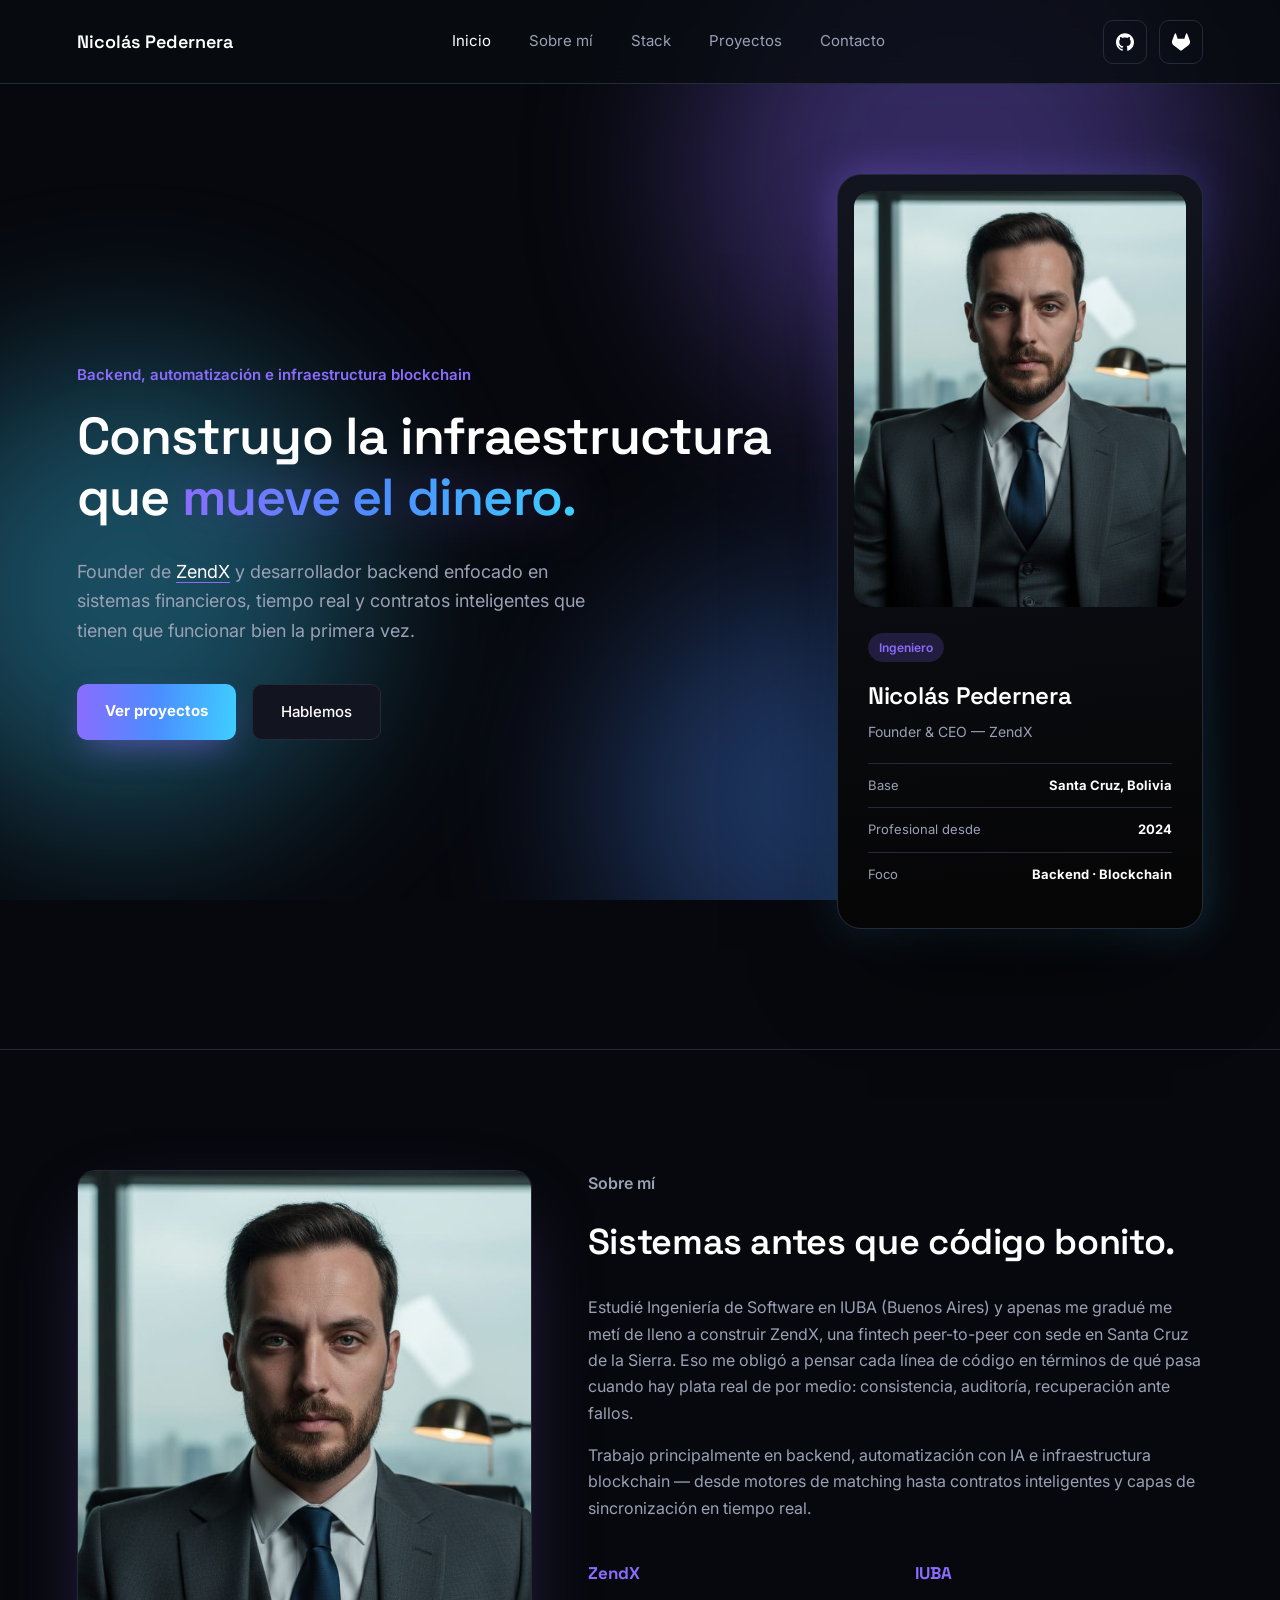
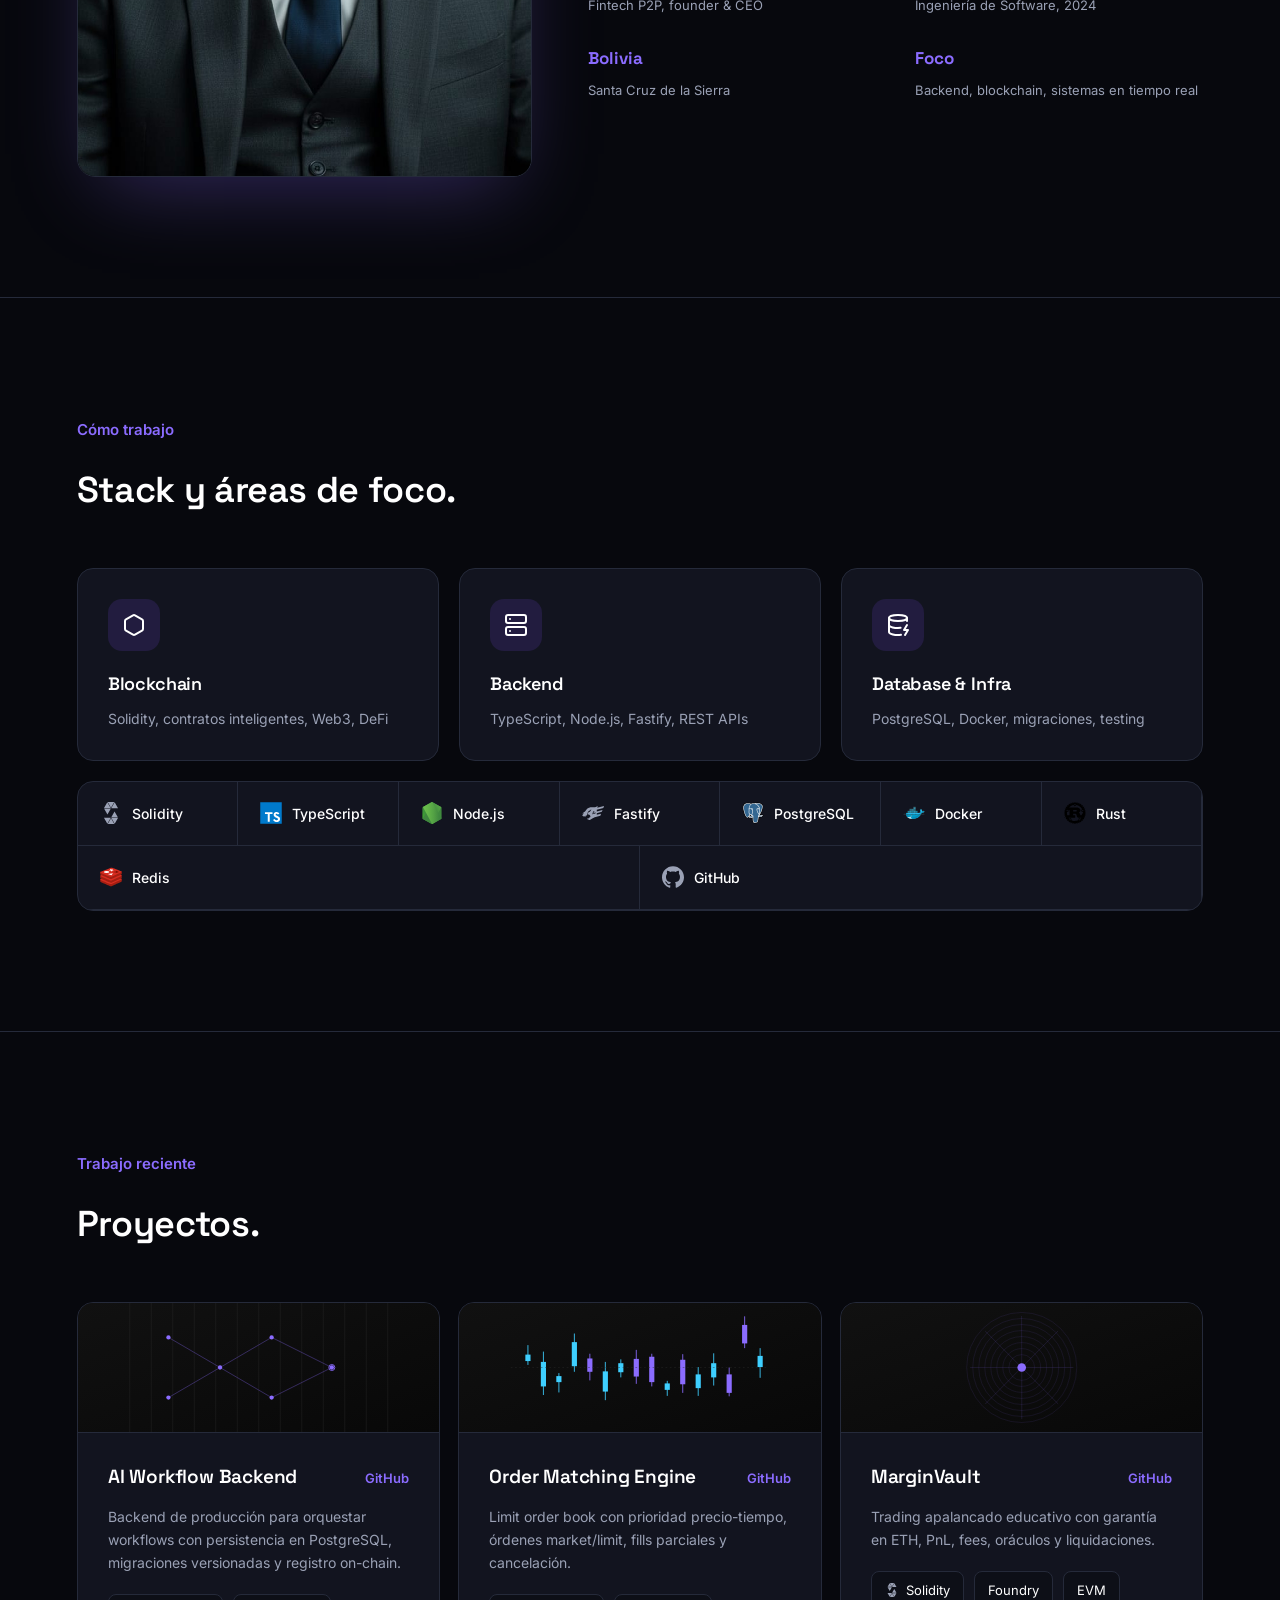
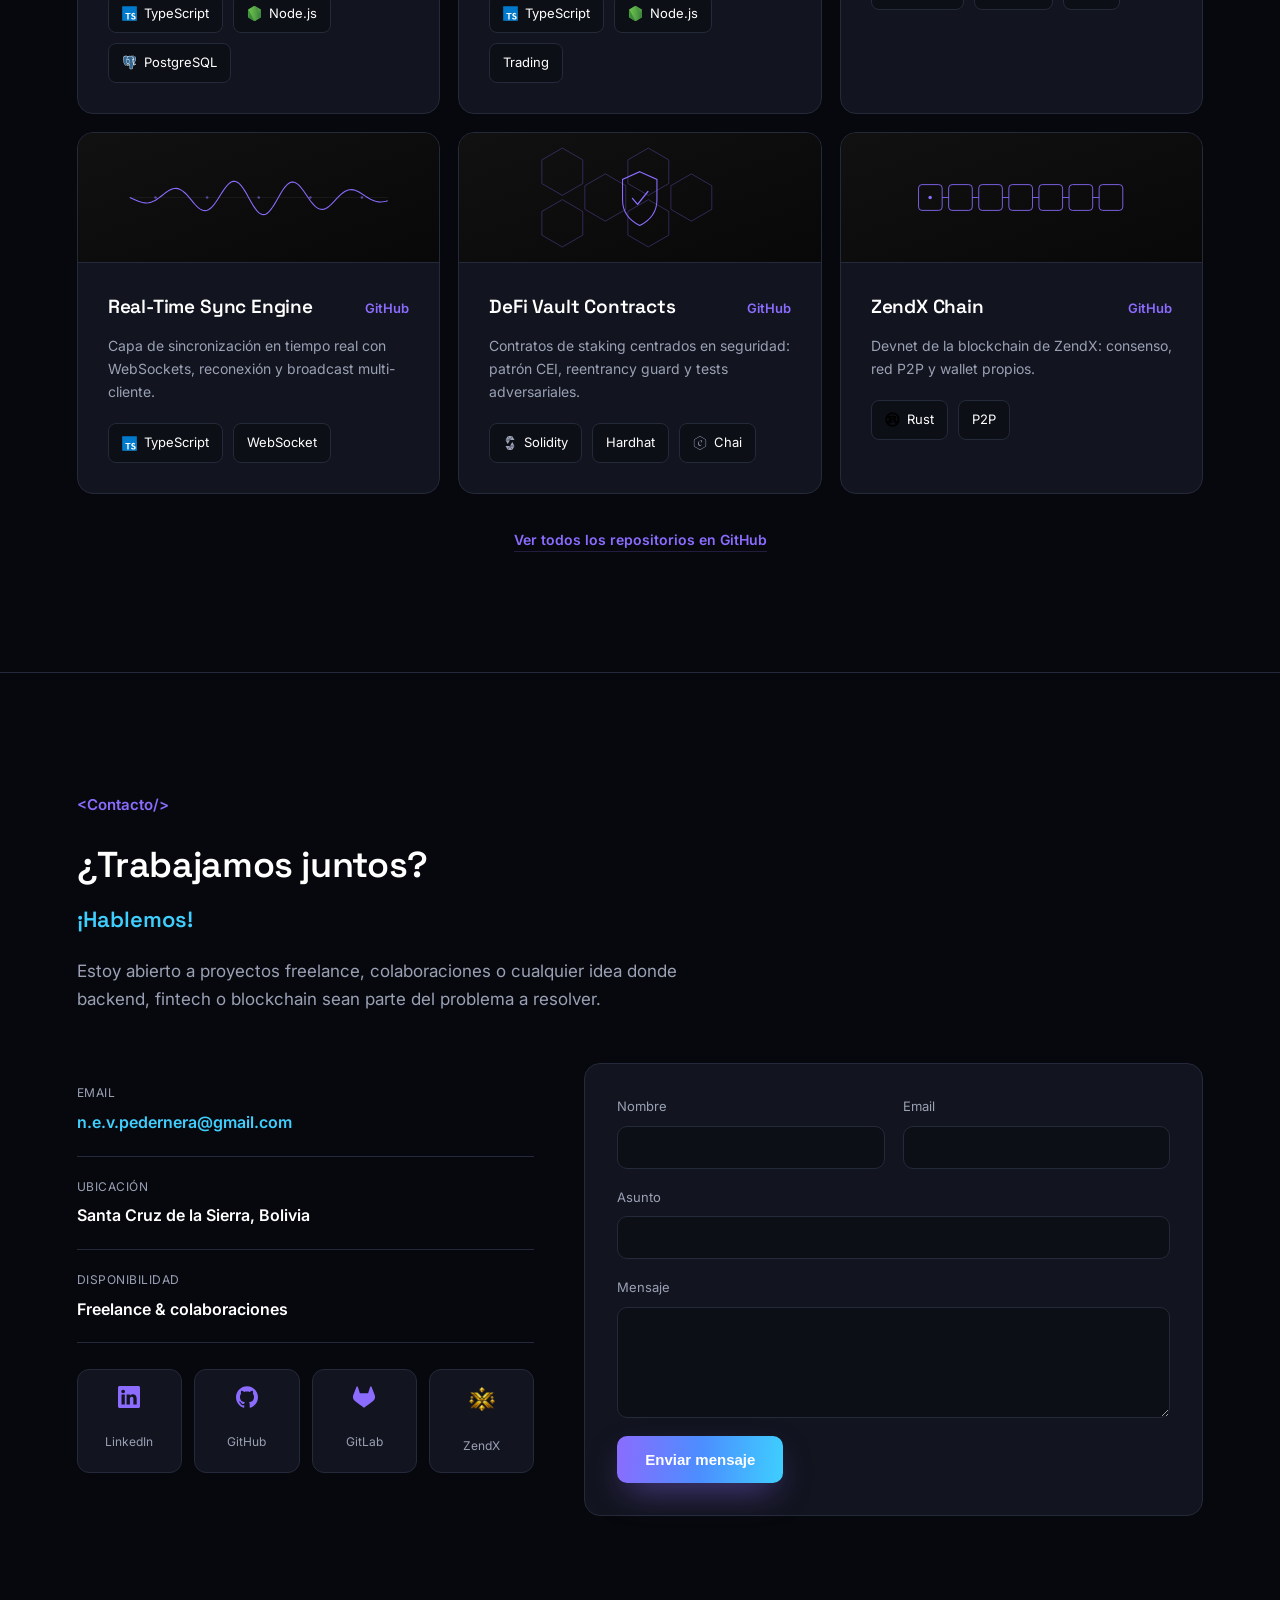
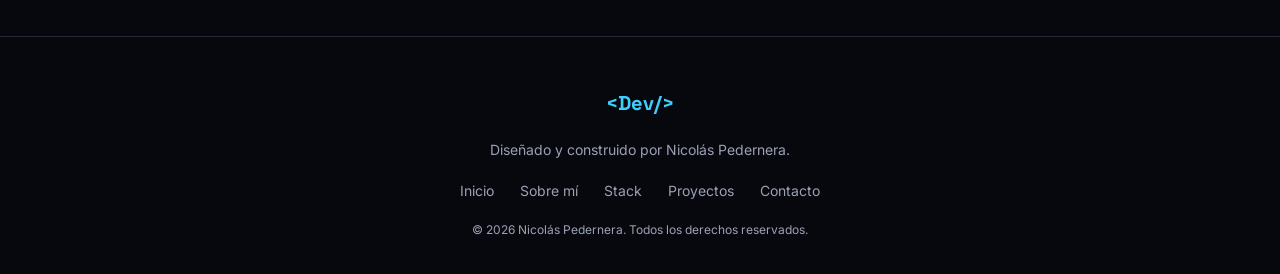
==== commit 7d2c6d12: "Titulos mas extendidos y ajuste de fecha profesional" ====
--- a/index.html
+++ b/index.html
@@ -31,7 +31,7 @@
     <section id="inicio" class="hero section">
       <div class="hero-copy">
         <p class="kicker">Backend, automatización e infraestructura blockchain</p>
-        <h1>Construyo la<br>infraestructura que<br><span>mueve el dinero.</span></h1>
+        <h1>Construyo la infraestructura que <span>mueve el dinero.</span></h1>
         <p class="lede">Founder de <a href="https://zendx.finance" target="_blank" rel="noreferrer">ZendX</a> y desarrollador backend enfocado en sistemas financieros, tiempo real y contratos inteligentes que tienen que funcionar bien la primera vez.</p>
         <div class="actions">
           <a class="btn primary" href="#proyectos">Ver proyectos</a>
@@ -46,8 +46,7 @@
           <h2>Nicolás Pedernera</h2>
           <p>Founder &amp; CEO — ZendX</p>
           <div class="id-row"><span>Base</span><b>Santa Cruz, Bolivia</b></div>
-          <div class="id-row"><span>Ingeniería, IUBA</span><b>2024</b></div>
-          <div class="id-row"><span>Construyendo desde</span><b>2025</b></div>
+          <div class="id-row"><span>Profesional desde</span><b>2024</b></div>
           <div class="id-row"><span>Foco</span><b>Backend · Blockchain</b></div>
         </div>
       </div>
--- a/styles.css
+++ b/styles.css
@@ -47,8 +47,8 @@
 .kicker{font-size:15px;color:var(--accent);margin:0 0 18px;font-weight:600}
 
 /* hero */
-.hero{min-height:auto;display:grid;grid-template-columns:1fr 1fr;align-items:center;gap:60px;padding-top:90px}
-.hero h1{font-size:58px;line-height:1.08;letter-spacing:-.02em}
+.hero{min-height:auto;display:grid;grid-template-columns:1.55fr .8fr;align-items:center;gap:50px;padding-top:90px}
+.hero h1{font-size:52px;line-height:1.18;letter-spacing:-.015em;max-width:none}
 .hero h1 span{background:linear-gradient(95deg,var(--accent),var(--accent-mid),var(--accent-2));-webkit-background-clip:text;background-clip:text;color:transparent;filter:drop-shadow(0 0 26px rgba(139,108,255,.4))}
 .hero .lede{max-width:520px;color:var(--muted);font-size:18px;margin:28px 0 0}
 .hero .lede a{color:var(--ink);border-bottom:1px solid var(--accent)}
@@ -59,7 +59,7 @@
 .btn.primary:hover{filter:brightness(1.08);transform:translateY(-2px)}
 
 /* id card */
-.id-card{position:relative;background:linear-gradient(175deg,var(--panel),#050505);border:1px solid var(--line);border-radius:24px;padding:16px;max-width:480px;width:100%;margin-left:auto;box-shadow:0 50px 100px -30px rgba(0,0,0,.8)}
+.id-card{position:relative;background:linear-gradient(175deg,var(--panel),#050505);border:1px solid var(--line);border-radius:24px;padding:16px;max-width:400px;width:100%;margin-left:auto;box-shadow:0 50px 100px -30px rgba(0,0,0,.8)}
 .id-glow{position:absolute;inset:-3px;border-radius:26px;background:linear-gradient(140deg,rgba(139,108,255,.55),rgba(76,141,255,.15) 45%,rgba(62,207,255,.35));z-index:-1;filter:blur(20px);opacity:.75}
 .id-photo{width:100%;aspect-ratio:4/5;border-radius:16px;overflow:hidden;background:#000}
 .id-photo img{width:100%;height:100%;object-fit:cover;object-position:top center}
@@ -75,7 +75,7 @@
 .about{display:grid;grid-template-columns:.85fr 1.15fr;gap:56px;align-items:start;border-top:1px solid var(--line)}
 .about-photo{border-radius:18px;overflow:hidden;position:sticky;top:100px;aspect-ratio:3/4;border:1px solid var(--line);box-shadow:0 30px 80px -25px rgba(139,108,255,.35)}
 .about-photo img{width:100%;height:100%;object-fit:cover}
-.about-text h2{font-size:36px;max-width:11ch;margin-bottom:22px}
+.about-text h2{font-size:36px;max-width:none;margin-bottom:22px}
 .about-text>p{color:var(--muted);font-size:16px;max-width:64ch;margin:0 0 16px}
 .about-facts{list-style:none;padding:0;margin:38px 0 0;display:grid;grid-template-columns:repeat(2,1fr);gap:26px 40px}
 .about-facts b{display:block;font-family:"Space Grotesk",sans-serif;font-size:17px;margin-bottom:4px;color:var(--accent)}
@@ -99,10 +99,10 @@
 /* projects */
 .projects{border-top:1px solid var(--line)}
 .projects h2{font-size:36px;margin-bottom:48px}
-.project-list{display:grid;grid-template-columns:repeat(2,1fr);gap:18px}
+.project-list{display:grid;grid-template-columns:repeat(3,1fr);gap:18px}
 .project{position:relative;border:1px solid var(--line);border-radius:16px;background:var(--panel);transition:.25s;overflow:hidden}
 .project:hover{border-color:var(--accent);transform:translateY(-4px);box-shadow:0 24px 60px -25px rgba(139,108,255,.4)}
-.project-banner{position:relative;height:150px;background:linear-gradient(160deg,#111 0%,#080808 100%);border-bottom:1px solid var(--line);overflow:hidden}
+.project-banner{position:relative;height:130px;background:linear-gradient(160deg,#111 0%,#080808 100%);border-bottom:1px solid var(--line);overflow:hidden}
 .project-banner svg{position:absolute;inset:0;width:100%;height:100%}
 .project-body{padding:28px 30px 30px}
 .project-head{display:flex;justify-content:space-between;align-items:baseline;gap:16px;margin-bottom:12px}
@@ -143,6 +143,9 @@
 .footer-nav a:hover{color:var(--ink)}
 .footer-rights{color:var(--muted);font-size:12px}
 
+@media(max-width:1180px){
+  .project-list{grid-template-columns:repeat(2,1fr)}
+}
 @media(max-width:980px){
   .hero{grid-template-columns:1fr;gap:50px}
   .id-card{margin:0 auto;max-width:380px}
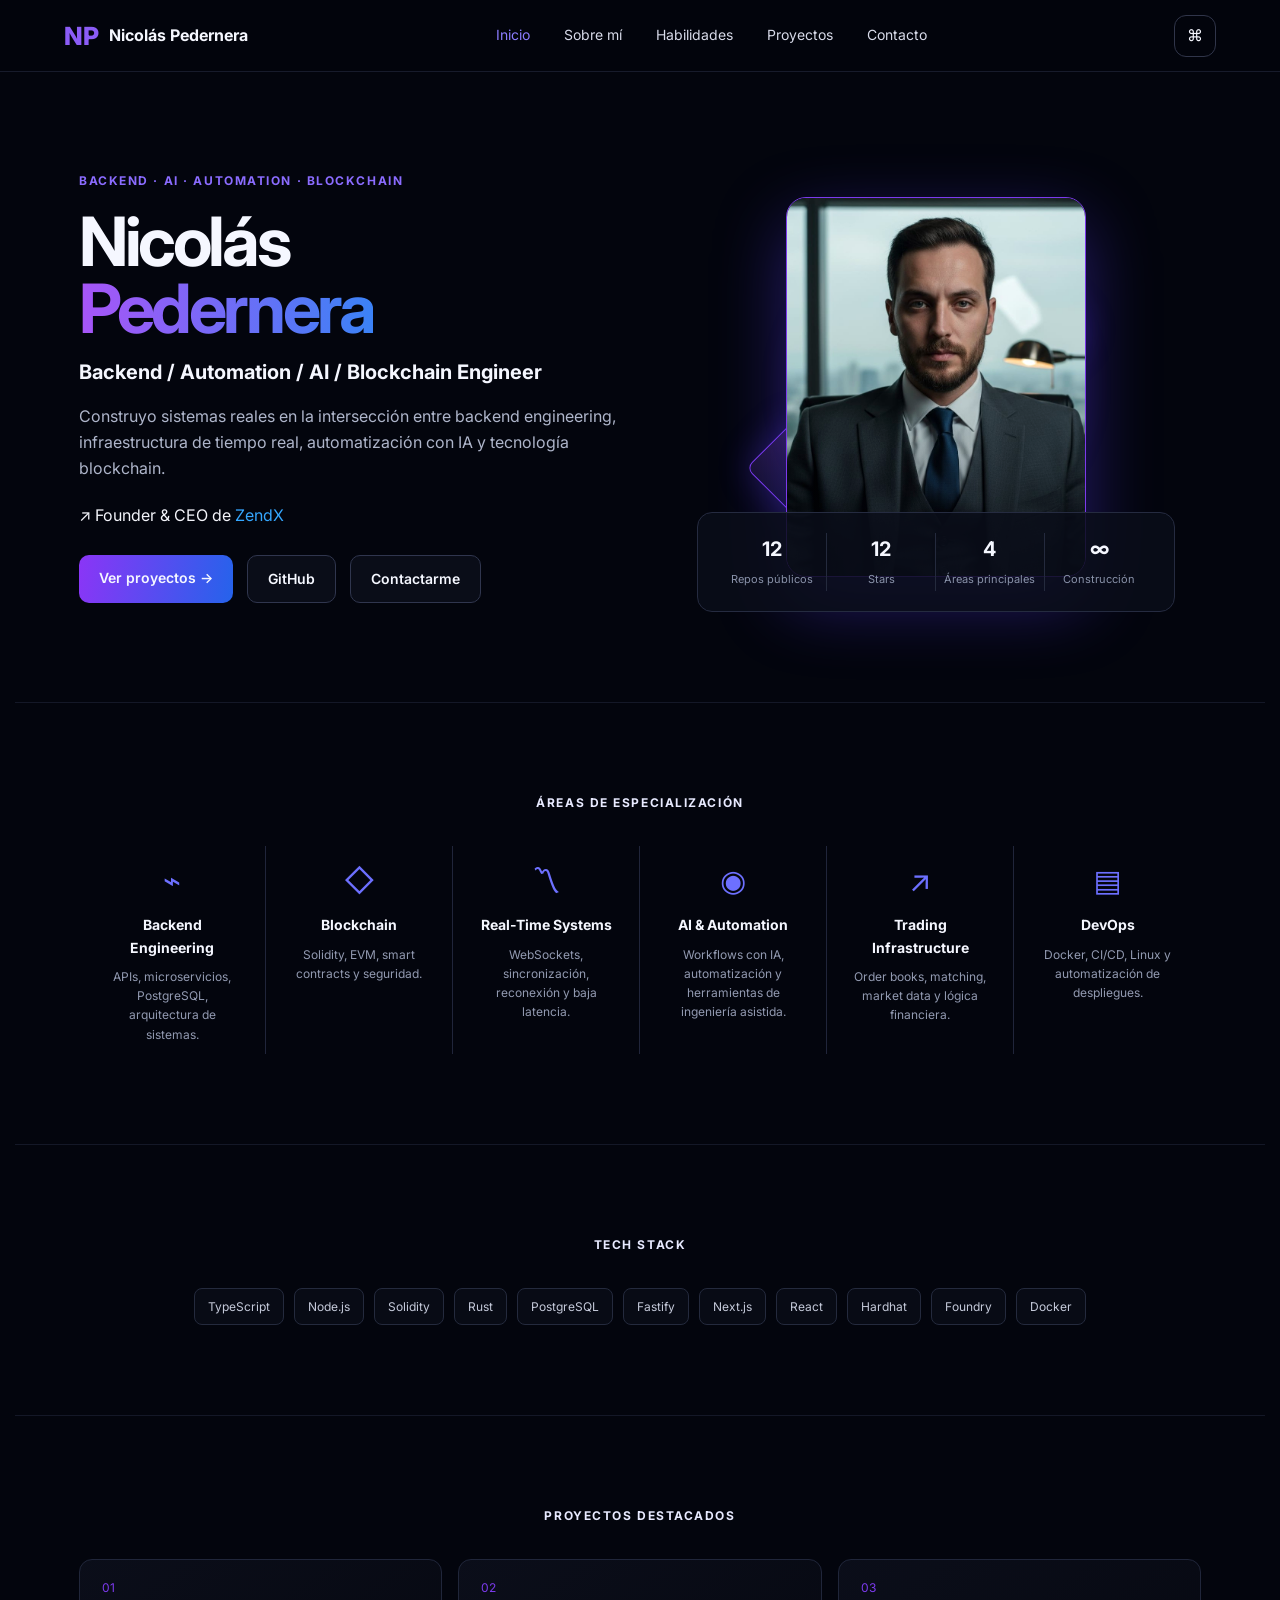
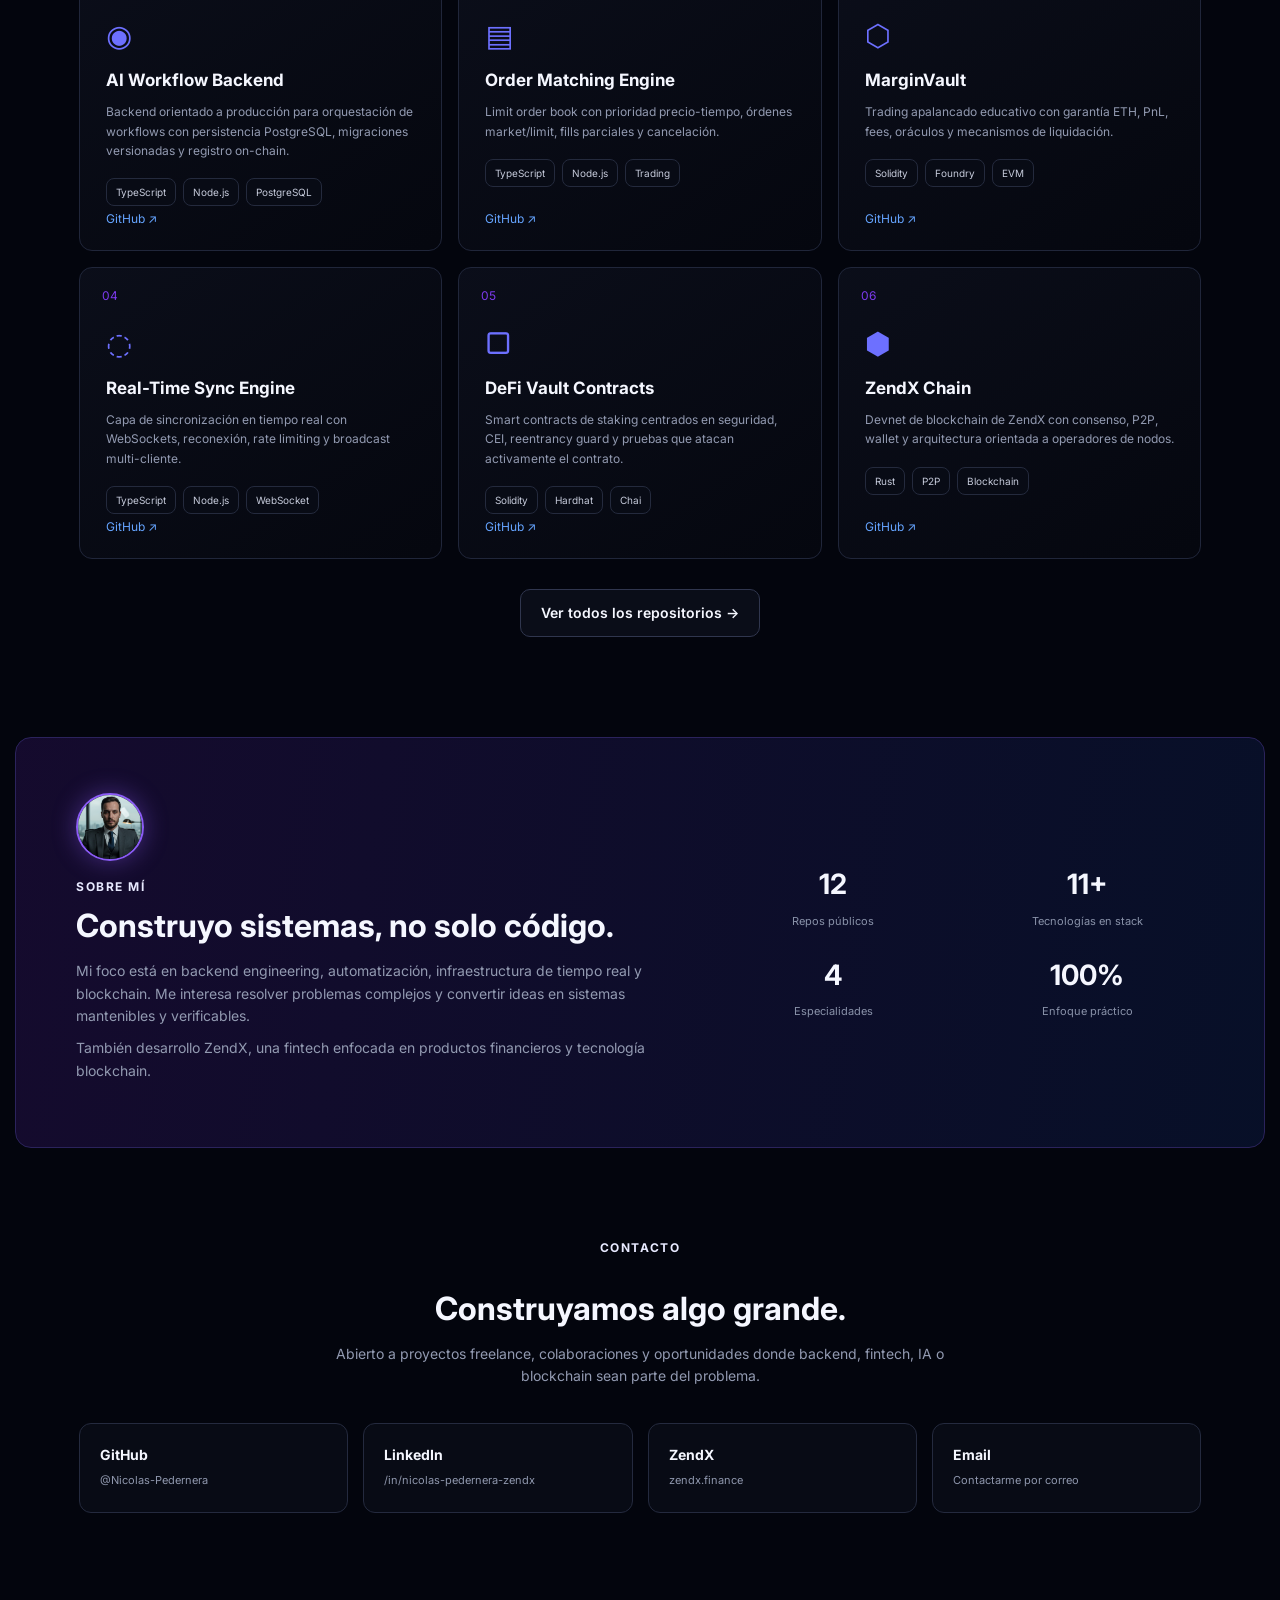
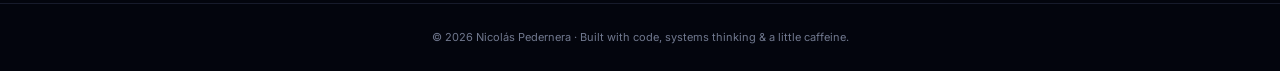
==== commit 3170a534: "Hero: imagen mas grande y texto pegado al margen izquierdo" ====
--- a/index.html
+++ b/index.html
@@ -3,268 +3,155 @@
 <head>
   <meta charset="UTF-8">
   <meta name="viewport" content="width=device-width, initial-scale=1.0">
-  <meta name="description" content="Nicolás Pedernera — Backend, Automation, AI & Blockchain Engineer. Founder de ZendX.">
-  <title>Nicolás Pedernera — Backend / Blockchain Engineer</title>
+  <meta name="description" content="Nicolás Pedernera — Backend, Automation, AI & Blockchain Engineer.">
+  <title>Nicolás Pedernera — Backend / AI / Blockchain</title>
   <link rel="preconnect" href="https://fonts.googleapis.com">
   <link rel="preconnect" href="https://fonts.gstatic.com" crossorigin>
-  <link href="https://fonts.googleapis.com/css2?family=Space+Grotesk:wght@500;600;700&family=Inter:wght@400;500;600&display=swap" rel="stylesheet">
+  <link href="https://fonts.googleapis.com/css2?family=Inter:wght@400;500;600;700;800&display=swap" rel="stylesheet">
   <link rel="stylesheet" href="styles.css">
 </head>
 <body>
-  <div class="bg-fx" aria-hidden="true"><span class="b1"></span><span class="b2"></span><span class="b3"></span></div>
   <header class="nav">
-    <a class="brand" href="#inicio">Nicolás Pedernera</a>
+    <a class="brand" href="#inicio"><span>NP</span> Nicolás Pedernera</a>
     <nav>
       <a class="active" href="#inicio">Inicio</a>
       <a href="#sobre-mi">Sobre mí</a>
-      <a href="#stack">Stack</a>
+      <a href="#habilidades">Habilidades</a>
       <a href="#proyectos">Proyectos</a>
       <a href="#contacto">Contacto</a>
     </nav>
-    <div class="nav-icons">
-      <a class="icon-btn" href="https://github.com/Nicolas-Pedernera" target="_blank" rel="noreferrer" aria-label="GitHub"><svg class="btn-icon" fill="currentColor" role="img" viewBox="0 0 24 24" xmlns="http://www.w3.org/2000/svg"><title>GitHub</title><path d="M12 .297c-6.63 0-12 5.373-12 12 0 5.303 3.438 9.8 8.205 11.385.6.113.82-.258.82-.577 0-.285-.01-1.04-.015-2.04-3.338.724-4.042-1.61-4.042-1.61C4.422 18.07 3.633 17.7 3.633 17.7c-1.087-.744.084-.729.084-.729 1.205.084 1.838 1.236 1.838 1.236 1.07 1.835 2.809 1.305 3.495.998.108-.776.417-1.305.76-1.605-2.665-.3-5.466-1.332-5.466-5.93 0-1.31.465-2.38 1.235-3.22-.135-.303-.54-1.523.105-3.176 0 0 1.005-.322 3.3 1.23.96-.267 1.98-.399 3-.405 1.02.006 2.04.138 3 .405 2.28-1.552 3.285-1.23 3.285-1.23.645 1.653.24 2.873.12 3.176.765.84 1.23 1.91 1.23 3.22 0 4.61-2.805 5.625-5.475 5.92.42.36.81 1.096.81 2.22 0 1.606-.015 2.896-.015 3.286 0 .315.21.69.825.57C20.565 22.092 24 17.592 24 12.297c0-6.627-5.373-12-12-12"/></svg></a>
-      <a class="icon-btn" href="https://gitlab.com/Nicolas-Pedernera" target="_blank" rel="noreferrer" aria-label="GitLab"><svg class="btn-icon" fill="currentColor" role="img" viewBox="0 0 24 24" xmlns="http://www.w3.org/2000/svg"><title>GitLab</title><path d="m23.6004 9.5927-.0337-.0862L20.3.9814a.851.851 0 0 0-.3362-.405.8748.8748 0 0 0-.9997.0539.8748.8748 0 0 0-.29.4399l-2.2055 6.748H7.5375l-2.2057-6.748a.8573.8573 0 0 0-.29-.4412.8748.8748 0 0 0-.9997-.0537.8585.8585 0 0 0-.3362.4049L.4332 9.5015l-.0325.0862a6.0657 6.0657 0 0 0 2.0119 7.0105l.0113.0087.03.0213 4.976 3.7264 2.462 1.8633 1.4995 1.1321a1.0085 1.0085 0 0 0 1.2197 0l1.4995-1.1321 2.4619-1.8633 5.006-3.7489.0125-.01a6.0682 6.0682 0 0 0 2.0094-7.003z"/></svg></a>
-    </div>
+    <a class="icon-btn" href="https://github.com/Nicolas-Pedernera" target="_blank" rel="noreferrer" aria-label="GitHub">⌘</a>
   </header>
 
   <main>
     <section id="inicio" class="hero section">
       <div class="hero-copy">
-        <p class="kicker">Backend, automatización e infraestructura blockchain</p>
-        <h1>Construyo la infraestructura que <span>mueve el dinero.</span></h1>
-        <p class="lede">Founder de <a href="https://zendx.finance" target="_blank" rel="noreferrer">ZendX</a> y desarrollador backend enfocado en sistemas financieros, tiempo real y contratos inteligentes que tienen que funcionar bien la primera vez.</p>
+        <div class="eyebrow">BACKEND · AI · AUTOMATION · BLOCKCHAIN</div>
+        <h1>Nicolás<br><em>Pedernera</em></h1>
+        <h2>Backend / Automation / AI / Blockchain Engineer</h2>
+        <p>Construyo sistemas reales en la intersección entre backend engineering, infraestructura de tiempo real, automatización con IA y tecnología blockchain.</p>
+        <p class="zendx">↗ Founder &amp; CEO de <a href="https://zendx.finance" target="_blank" rel="noreferrer">ZendX</a></p>
         <div class="actions">
-          <a class="btn primary" href="#proyectos">Ver proyectos</a>
-          <a class="btn" href="#contacto">Hablemos</a>
+          <a class="btn primary" href="#proyectos">Ver proyectos →</a>
+          <a class="btn" href="https://github.com/Nicolas-Pedernera" target="_blank" rel="noreferrer">GitHub</a>
+          <a class="btn" href="#contacto">Contactarme</a>
         </div>
       </div>
-      <div class="id-card">
-        <div class="id-glow" aria-hidden="true"></div>
-        <div class="id-photo"><img src="assets/nicolas.jpg" alt="Nicolás Pedernera"></div>
-        <div class="id-body">
-          <span class="id-label">Ingeniero</span>
-          <h2>Nicolás Pedernera</h2>
-          <p>Founder &amp; CEO — ZendX</p>
-          <div class="id-row"><span>Base</span><b>Santa Cruz, Bolivia</b></div>
-          <div class="id-row"><span>Profesional desde</span><b>2024</b></div>
-          <div class="id-row"><span>Foco</span><b>Backend · Blockchain</b></div>
+      <div class="hero-art">
+        <div class="grid-glow" aria-hidden="true"></div>
+        <div class="cube c1" aria-hidden="true"></div><div class="cube c3" aria-hidden="true"></div>
+        <div class="cube c5" aria-hidden="true"></div>
+        <div class="hero-photo">
+          <img src="assets/nicolas.jpg" alt="Nicolás Pedernera">
+        </div>
+        <div class="hero-stats">
+          <div><b>12</b><span>Repos públicos</span></div>
+          <div><b>12</b><span>Stars</span></div>
+          <div><b>4</b><span>Áreas principales</span></div>
+          <div><b>∞</b><span>Construcción</span></div>
         </div>
       </div>
     </section>
 
-    <section id="sobre-mi" class="about section">
-      <div class="about-photo"><img src="assets/nicolas.jpg" alt="Nicolás Pedernera"></div>
-      <div class="about-text">
-        <p class="kicker">Sobre mí</p>
-        <h2>Sistemas antes que código bonito.</h2>
-        <p>Estudié Ingeniería de Software en IUBA (Buenos Aires) y apenas me gradué me metí de lleno a construir ZendX, una fintech peer-to-peer con sede en Santa Cruz de la Sierra. Eso me obligó a pensar cada línea de código en términos de qué pasa cuando hay plata real de por medio: consistencia, auditoría, recuperación ante fallos.</p>
-        <p>Trabajo principalmente en backend, automatización con IA e infraestructura blockchain — desde motores de matching hasta contratos inteligentes y capas de sincronización en tiempo real.</p>
-        <ul class="about-facts">
-          <li><b>ZendX</b><span>Fintech P2P, founder &amp; CEO</span></li>
-          <li><b>IUBA</b><span>Ingeniería de Software, 2024</span></li>
-          <li><b>Bolivia</b><span>Santa Cruz de la Sierra</span></li>
-          <li><b>Foco</b><span>Backend, blockchain, sistemas en tiempo real</span></li>
-        </ul>
+    <section id="habilidades" class="expertise section">
+      <div class="section-title">ÁREAS DE ESPECIALIZACIÓN</div>
+      <div class="expertise-grid">
+        <article><span>⌁</span><h3>Backend Engineering</h3><p>APIs, microservicios, PostgreSQL, arquitectura de sistemas.</p></article>
+        <article><span>◇</span><h3>Blockchain</h3><p>Solidity, EVM, smart contracts y seguridad.</p></article>
+        <article><span>〽</span><h3>Real-Time Systems</h3><p>WebSockets, sincronización, reconexión y baja latencia.</p></article>
+        <article><span>◉</span><h3>AI &amp; Automation</h3><p>Workflows con IA, automatización y herramientas de ingeniería asistida.</p></article>
+        <article><span>↗</span><h3>Trading Infrastructure</h3><p>Order books, matching, market data y lógica financiera.</p></article>
+        <article><span>▤</span><h3>DevOps</h3><p>Docker, CI/CD, Linux y automatización de despliegues.</p></article>
       </div>
     </section>
 
-    <section id="stack" class="stack section">
-      <p class="kicker">Cómo trabajo</p>
-      <h2>Stack y áreas de foco.</h2>
-      <div class="cat-grid">
-        <div class="cat-card">
-          <div class="cat-badge"><svg
-  xmlns="http://www.w3.org/2000/svg"
-  width="24"
-  height="24"
-  viewBox="0 0 24 24"
-  fill="none"
-  stroke="currentColor"
-  stroke-width="2"
-  stroke-linecap="round"
-  stroke-linejoin="round"
->
-  <path d="M21 16V8a2 2 0 0 0-1-1.73l-7-4a2 2 0 0 0-2 0l-7 4A2 2 0 0 0 3 8v8a2 2 0 0 0 1 1.73l7 4a2 2 0 0 0 2 0l7-4A2 2 0 0 0 21 16z" />
-</svg>
-</div>
-          <h3>Blockchain</h3>
-          <p>Solidity, contratos inteligentes, Web3, DeFi</p>
-        </div>
-        <div class="cat-card">
-          <div class="cat-badge"><svg
-  xmlns="http://www.w3.org/2000/svg"
-  width="24"
-  height="24"
-  viewBox="0 0 24 24"
-  fill="none"
-  stroke="currentColor"
-  stroke-width="2"
-  stroke-linecap="round"
-  stroke-linejoin="round"
->
-  <rect width="20" height="8" x="2" y="2" rx="2" ry="2" />
-  <rect width="20" height="8" x="2" y="14" rx="2" ry="2" />
-  <line x1="6" x2="6.01" y1="6" y2="6" />
-  <line x1="6" x2="6.01" y1="18" y2="18" />
-</svg>
-</div>
-          <h3>Backend</h3>
-          <p>TypeScript, Node.js, Fastify, REST APIs</p>
-        </div>
-        <div class="cat-card">
-          <div class="cat-badge"><svg
-  xmlns="http://www.w3.org/2000/svg"
-  width="24"
-  height="24"
-  viewBox="0 0 24 24"
-  fill="none"
-  stroke="currentColor"
-  stroke-width="2"
-  stroke-linecap="round"
-  stroke-linejoin="round"
->
-  <ellipse cx="12" cy="5" rx="9" ry="3" />
-  <path d="M3 5V19A9 3 0 0 0 15 21.84" />
-  <path d="M21 5V8" />
-  <path d="M21 12L18 17H22L19 22" />
-  <path d="M3 12A9 3 0 0 0 14.59 14.87" />
-</svg>
-</div>
-          <h3>Database & Infra</h3>
-          <p>PostgreSQL, Docker, migraciones, testing</p>
-        </div>
-      </div>
-      <div class="strip">
-        <div class="strip-item"><svg class="tag-icon" fill="currentColor" role="img" viewBox="0 0 24 24" xmlns="http://www.w3.org/2000/svg"><title>Solidity</title><path d="M4.409 6.608L7.981.255l3.572 6.353H4.409zM8.411 0l3.569 6.348L15.552 0H8.411zm4.036 17.392l3.572 6.354 3.575-6.354h-7.147zm-.608-10.284h-7.43l3.715 6.605 3.715-6.605zm.428-.25h7.428L15.982.255l-3.715 6.603zM15.589 24l-3.569-6.349L8.448 24h7.141zm-3.856-6.858H4.306l3.712 6.603 3.715-6.603zm.428-.25h7.433l-3.718-6.605-3.715 6.605z"/></svg><span>Solidity</span></div>
-        <div class="strip-item"><svg class="tag-icon-color" xmlns="http://www.w3.org/2000/svg" viewBox="0 0 128 128"><path fill="#fff" d="M22.67 47h99.67v73.67H22.67z"/><path data-name="original" fill="#007acc" d="M1.5 63.91v62.5h125v-125H1.5zm100.73-5a15.56 15.56 0 017.82 4.5 20.58 20.58 0 013 4c0 .16-5.4 3.81-8.69 5.85-.12.08-.6-.44-1.13-1.23a7.09 7.09 0 00-5.87-3.53c-3.79-.26-6.23 1.73-6.21 5a4.58 4.58 0 00.54 2.34c.83 1.73 2.38 2.76 7.24 4.86 8.95 3.85 12.78 6.39 15.16 10 2.66 4 3.25 10.46 1.45 15.24-2 5.2-6.9 8.73-13.83 9.9a38.32 38.32 0 01-9.52-.1 23 23 0 01-12.72-6.63c-1.15-1.27-3.39-4.58-3.25-4.82a9.34 9.34 0 011.15-.73L82 101l3.59-2.08.75 1.11a16.78 16.78 0 004.74 4.54c4 2.1 9.46 1.81 12.16-.62a5.43 5.43 0 00.69-6.92c-1-1.39-3-2.56-8.59-5-6.45-2.78-9.23-4.5-11.77-7.24a16.48 16.48 0 01-3.43-6.25 25 25 0 01-.22-8c1.33-6.23 6-10.58 12.82-11.87a31.66 31.66 0 019.49.26zm-29.34 5.24v5.12H56.66v46.23H45.15V69.26H28.88v-5a49.19 49.19 0 01.12-5.17C29.08 59 39 59 51 59h21.83z"/></svg><span>TypeScript</span></div>
-        <div class="strip-item"><svg class="tag-icon-color" xmlns="http://www.w3.org/2000/svg" viewBox="0 0 128 128"><path fill="url(#a)" d="M66.958.825a6.07 6.07 0 0 0-6.035 0L11.103 29.76c-1.895 1.072-2.96 3.095-2.96 5.24v57.988c0 2.143 1.183 4.167 2.958 5.24l49.82 28.934a6.07 6.07 0 0 0 6.036 0l49.82-28.935c1.894-1.072 2.958-3.096 2.958-5.24V35c0-2.144-1.183-4.167-2.958-5.24z"/><path fill="url(#b)" d="M116.897 29.76 66.841.825A8.161 8.161 0 0 0 65.302.23L9.21 96.798a6.251 6.251 0 0 0 1.657 1.43l50.057 28.934c1.42.833 3.076 1.072 4.615.595l52.66-96.925a3.702 3.702 0 0 0-1.302-1.072z"/><path fill="url(#c)" d="M116.898 98.225c1.42-.833 2.485-2.262 2.958-3.81L65.066.108c-1.42-.238-2.959-.119-4.26.715L11.104 29.639l53.606 98.355c.71-.12 1.54-.358 2.25-.715z"/><defs><linearGradient id="a" x1="34.513" x2="27.157" y1="15.535" y2="30.448" gradientTransform="translate(-129.242 -73.715) scale(6.18523)" gradientUnits="userSpaceOnUse"><stop stop-color="#3F873F"/><stop offset=".33" stop-color="#3F8B3D"/><stop offset=".637" stop-color="#3E9638"/><stop offset=".934" stop-color="#3DA92E"/><stop offset="1" stop-color="#3DAE2B"/></linearGradient><linearGradient id="b" x1="30.009" x2="50.533" y1="23.359" y2="8.288" gradientTransform="translate(-129.242 -73.715) scale(6.18523)" gradientUnits="userSpaceOnUse"><stop offset=".138" stop-color="#3F873F"/><stop offset=".402" stop-color="#52A044"/><stop offset=".713" stop-color="#64B749"/><stop offset=".908" stop-color="#6ABF4B"/></linearGradient><linearGradient id="c" x1="21.917" x2="40.555" y1="22.261" y2="22.261" gradientTransform="translate(-129.242 -73.715) scale(6.18523)" gradientUnits="userSpaceOnUse"><stop offset=".092" stop-color="#6ABF4B"/><stop offset=".287" stop-color="#64B749"/><stop offset=".598" stop-color="#52A044"/><stop offset=".862" stop-color="#3F873F"/></linearGradient></defs></svg>
-<span>Node.js</span></div>
-        <div class="strip-item"><svg class="tag-icon" fill="currentColor" role="img" viewBox="0 0 24 24" xmlns="http://www.w3.org/2000/svg"><title>Fastify</title><path d="M23.245 6.49L24 4.533l-.031-.121-7.473 1.967c.797-1.153.523-2.078.523-2.078s-2.387 1.524-4.193 1.485c-1.804-.04-2.387-.52-5.155.362-2.768.882-3.551 3.59-4.351 4.173-.804.583-3.32 2.477-3.32 2.477l.006.034 2.27-.724s-.622.585-1.945 2.37l-.062-.057.002.011s1.064 1.626 2.107 1.324a2.14 2.14 0 0 0 .353-.147c.419.234.967.463 1.572.525 0 0-.41-.475-.752-1.017l.238-.154.865.318-.096-.812c.003-.003.006-.003.008-.006l.849.311-.105-.738a5.65 5.65 0 0 1 .322-.158l.885-3.345 3.662-2.497-.291.733c-.741 1.826-2.135 2.256-2.135 2.256l-.582.22c-.433.512-.614.637-.764 2.353.348-.088.682-.107.984-.028 1.564.421 2.107 2.307 1.685 2.827-.104.13-.356.354-.673.617H7.77l-.008.514-.065.051h-.645l-.009.504-.17.127c-.607.011-1.373-.518-1.373-.518 0 .481.401 1.225.401 1.225l.07-.034-.061.045s1.625 1.083 2.646.681c.91-.356 3.263-2.213 5.296-3.093l6.15-1.62.811-2.1-4.688 1.235v-1.889l5.5-1.448.811-2.1-6.31 1.662V8.367zm-11.163 4l1.459-.384.02.074-.455 1.179-1.513.398zm.503 2.526l-1.512.398.489-1.266 1.459-.385.02.074zm1.971-.424l-1.513.398.49-1.266 1.459-.385.02.073Z"/></svg><span>Fastify</span></div>
-        <div class="strip-item"><svg class="tag-icon-color" xmlns="http://www.w3.org/2000/svg" viewBox="0 0 128 128"><path d="M93.809 92.112c.785-6.533.55-7.492 5.416-6.433l1.235.108c3.742.17 8.637-.602 11.513-1.938 6.191-2.873 9.861-7.668 3.758-6.409-13.924 2.873-14.881-1.842-14.881-1.842 14.703-21.815 20.849-49.508 15.543-56.287-14.47-18.489-39.517-9.746-39.936-9.52l-.134.025c-2.751-.571-5.83-.912-9.289-.968-6.301-.104-11.082 1.652-14.709 4.402 0 0-44.683-18.409-42.604 23.151.442 8.841 12.672 66.898 27.26 49.362 5.332-6.412 10.484-11.834 10.484-11.834 2.558 1.699 5.622 2.567 8.834 2.255l.249-.212c-.078.796-.044 1.575.099 2.497-3.757 4.199-2.653 4.936-10.166 6.482-7.602 1.566-3.136 4.355-.221 5.084 3.535.884 11.712 2.136 17.238-5.598l-.22.882c1.474 1.18 1.375 8.477 1.583 13.69.209 5.214.558 10.079 1.621 12.948 1.063 2.868 2.317 10.256 12.191 8.14 8.252-1.764 14.561-4.309 15.136-27.985"/><path d="M75.458 125.256c-4.367 0-7.211-1.689-8.938-3.32-2.607-2.46-3.641-5.629-4.259-7.522l-.267-.79c-1.244-3.358-1.666-8.193-1.916-14.419-.038-.935-.064-1.898-.093-2.919-.021-.747-.047-1.684-.085-2.664a18.8 18.8 0 01-4.962 1.568c-3.079.526-6.389.356-9.84-.507-2.435-.609-4.965-1.871-6.407-3.82-4.203 3.681-8.212 3.182-10.396 2.453-3.853-1.285-7.301-4.896-10.542-11.037-2.309-4.375-4.542-10.075-6.638-16.943-3.65-11.96-5.969-24.557-6.175-28.693C4.292 23.698 7.777 14.44 15.296 9.129 27.157.751 45.128 5.678 51.68 7.915c4.402-2.653 9.581-3.944 15.433-3.851 3.143.051 6.136.327 8.916.823 2.9-.912 8.628-2.221 15.185-2.139 12.081.144 22.092 4.852 28.949 13.615 4.894 6.252 2.474 19.381.597 26.651-2.642 10.226-7.271 21.102-12.957 30.57 1.544.011 3.781-.174 6.961-.831 6.274-1.295 8.109 2.069 8.607 3.575 1.995 6.042-6.677 10.608-9.382 11.864-3.466 1.609-9.117 2.589-13.745 2.377l-.202-.013-1.216-.107-.12 1.014-.116.991c-.311 11.999-2.025 19.598-5.552 24.619-3.697 5.264-8.835 6.739-13.361 7.709-1.544.33-2.947.474-4.219.474zm-9.19-43.671c2.819 2.256 3.066 6.501 3.287 14.434.028.99.054 1.927.089 2.802.106 2.65.355 8.855 1.327 11.477.137.371.26.747.39 1.146 1.083 3.316 1.626 4.979 6.309 3.978 3.931-.843 5.952-1.599 7.534-3.851 2.299-3.274 3.585-9.86 3.821-19.575l4.783.116-4.75-.57.14-1.186c.455-3.91.783-6.734 3.396-8.602 2.097-1.498 4.486-1.353 6.389-1.01-2.091-1.58-2.669-3.433-2.823-4.193l-.399-1.965 1.121-1.663c6.457-9.58 11.781-21.354 14.609-32.304 2.906-11.251 2.02-17.226 1.134-18.356-11.729-14.987-32.068-8.799-34.192-8.097l-.359.194-1.8.335-.922-.191c-2.542-.528-5.366-.82-8.393-.869-4.756-.08-8.593 1.044-11.739 3.431l-2.183 1.655-2.533-1.043c-5.412-2.213-21.308-6.662-29.696-.721-4.656 3.298-6.777 9.76-6.305 19.207.156 3.119 2.275 14.926 5.771 26.377 4.831 15.825 9.221 21.082 11.054 21.693.32.108 1.15-.537 1.976-1.529a270.708 270.708 0 0110.694-12.07l2.77-2.915 3.349 2.225c1.35.897 2.839 1.406 4.368 1.502l7.987-6.812-1.157 11.808c-.026.265-.039.626.065 1.296l.348 2.238-1.51 1.688-.174.196 4.388 2.025 1.836-2.301z"/><path fill="#336791" d="M115.731 77.44c-13.925 2.873-14.882-1.842-14.882-1.842 14.703-21.816 20.849-49.51 15.545-56.287C101.924.823 76.875 9.566 76.457 9.793l-.135.024c-2.751-.571-5.83-.911-9.291-.967-6.301-.103-11.08 1.652-14.707 4.402 0 0-44.684-18.408-42.606 23.151.442 8.842 12.672 66.899 27.26 49.363 5.332-6.412 10.483-11.834 10.483-11.834 2.559 1.699 5.622 2.567 8.833 2.255l.25-.212c-.078.796-.042 1.575.1 2.497-3.758 4.199-2.654 4.936-10.167 6.482-7.602 1.566-3.136 4.355-.22 5.084 3.534.884 11.712 2.136 17.237-5.598l-.221.882c1.473 1.18 2.507 7.672 2.334 13.557-.174 5.885-.29 9.926.871 13.082 1.16 3.156 2.316 10.256 12.192 8.14 8.252-1.768 12.528-6.351 13.124-13.995.422-5.435 1.377-4.631 1.438-9.49l.767-2.3c.884-7.367.14-9.743 5.225-8.638l1.235.108c3.742.17 8.639-.602 11.514-1.938 6.19-2.871 9.861-7.667 3.758-6.408z"/><path fill="#fff" d="M75.957 122.307c-8.232 0-10.84-6.519-11.907-9.185-1.562-3.907-1.899-19.069-1.551-31.503a1.59 1.59 0 011.64-1.55 1.594 1.594 0 011.55 1.639c-.401 14.341.168 27.337 1.324 30.229 1.804 4.509 4.54 8.453 12.275 6.796 7.343-1.575 10.093-4.359 11.318-11.46.94-5.449 2.799-20.951 3.028-24.01a1.593 1.593 0 011.71-1.472 1.597 1.597 0 011.472 1.71c-.239 3.185-2.089 18.657-3.065 24.315-1.446 8.387-5.185 12.191-13.794 14.037-1.463.313-2.792.453-4 .454zM31.321 90.466a6.71 6.71 0 01-2.116-.35c-5.347-1.784-10.44-10.492-15.138-25.885-3.576-11.717-5.842-23.947-6.041-27.922-.589-11.784 2.445-20.121 9.02-24.778 13.007-9.216 34.888-.44 35.813-.062a1.596 1.596 0 01-1.207 2.955c-.211-.086-21.193-8.492-32.768-.285-5.622 3.986-8.203 11.392-7.672 22.011.167 3.349 2.284 15.285 5.906 27.149 4.194 13.742 8.967 22.413 13.096 23.79.648.216 2.62.873 5.439-2.517A245.272 245.272 0 0145.88 73.046a1.596 1.596 0 012.304 2.208c-.048.05-4.847 5.067-10.077 11.359-2.477 2.979-4.851 3.853-6.786 3.853zm69.429-13.445a1.596 1.596 0 01-1.322-2.487c14.863-22.055 20.08-48.704 15.612-54.414-5.624-7.186-13.565-10.939-23.604-11.156-7.433-.16-13.341 1.738-14.307 2.069l-.243.099c-.971.305-1.716-.227-1.997-.849a1.6 1.6 0 01.631-2.025c.046-.027.192-.089.429-.176l-.021.006.021-.007c1.641-.601 7.639-2.4 15.068-2.315 11.108.118 20.284 4.401 26.534 12.388 2.957 3.779 2.964 12.485.019 23.887-3.002 11.625-8.651 24.118-15.497 34.277-.306.457-.81.703-1.323.703zm.76 10.21c-2.538 0-4.813-.358-6.175-1.174-1.4-.839-1.667-1.979-1.702-2.584-.382-6.71 3.32-7.878 5.208-8.411-.263-.398-.637-.866-1.024-1.349-1.101-1.376-2.609-3.26-3.771-6.078-.182-.44-.752-1.463-1.412-2.648-3.579-6.418-11.026-19.773-6.242-26.612 2.214-3.165 6.623-4.411 13.119-3.716C97.6 28.837 88.5 10.625 66.907 10.271c-6.494-.108-11.82 1.889-15.822 5.93-8.96 9.049-8.636 25.422-8.631 25.586a1.595 1.595 0 11-3.19.084c-.02-.727-.354-17.909 9.554-27.916C53.455 9.272 59.559 6.96 66.96 7.081c13.814.227 22.706 7.25 27.732 13.101 5.479 6.377 8.165 13.411 8.386 15.759.165 1.746-1.088 2.095-1.341 2.147l-.576.013c-6.375-1.021-10.465-.312-12.156 2.104-3.639 5.201 3.406 17.834 6.414 23.229.768 1.376 1.322 2.371 1.576 2.985.988 2.396 2.277 4.006 3.312 5.3.911 1.138 1.7 2.125 1.982 3.283.131.23 1.99 2.98 13.021.703 2.765-.57 4.423-.083 4.93 1.45.997 3.015-4.597 6.532-7.694 7.97-2.775 1.29-7.204 2.106-11.036 2.106zm-4.696-4.021c.35.353 2.101.962 5.727.806 3.224-.138 6.624-.839 8.664-1.786 2.609-1.212 4.351-2.567 5.253-3.492l-.5.092c-7.053 1.456-12.042 1.262-14.828-.577a6.162 6.162 0 01-.54-.401c-.302.119-.581.197-.78.253-1.58.443-3.214.902-2.996 5.105zm-45.562 8.915c-1.752 0-3.596-.239-5.479-.71-1.951-.488-5.24-1.957-5.19-4.37.057-2.707 3.994-3.519 5.476-3.824 5.354-1.103 5.703-1.545 7.376-3.67.488-.619 1.095-1.39 1.923-2.314 1.229-1.376 2.572-2.073 3.992-2.073.989 0 1.8.335 2.336.558 1.708.708 3.133 2.42 3.719 4.467.529 1.847.276 3.625-.71 5.006-3.237 4.533-7.886 6.93-13.443 6.93zm-7.222-4.943c.481.372 1.445.869 2.518 1.137 1.631.408 3.213.615 4.705.615 4.546 0 8.196-1.882 10.847-5.594.553-.774.387-1.757.239-2.274-.31-1.083-1.08-2.068-1.873-2.397-.43-.178-.787-.314-1.115-.314-.176 0-.712 0-1.614 1.009a41.146 41.146 0 00-1.794 2.162c-2.084 2.646-3.039 3.544-9.239 4.821-1.513.31-2.289.626-2.674.835zm12.269-7.36a1.596 1.596 0 01-1.575-1.354 8.218 8.218 0 01-.08-.799c-4.064-.076-7.985-1.82-10.962-4.926-3.764-3.927-5.477-9.368-4.699-14.927.845-6.037.529-11.366.359-14.229-.047-.796-.081-1.371-.079-1.769.003-.505.013-1.844 4.489-4.113 1.592-.807 4.784-2.215 8.271-2.576 5.777-.597 9.585 1.976 10.725 7.246 3.077 14.228.244 20.521-1.825 25.117-.385.856-.749 1.664-1.04 2.447l-.257.69c-1.093 2.931-2.038 5.463-1.748 7.354a1.595 1.595 0 01-1.335 1.819l-.244.02zM42.464 42.26l.062 1.139c.176 2.974.504 8.508-.384 14.86-.641 4.585.759 9.06 3.843 12.276 2.437 2.542 5.644 3.945 8.94 3.945h.068c.369-1.555.982-3.197 1.642-4.966l.255-.686c.329-.884.714-1.74 1.122-2.646 1.991-4.424 4.47-9.931 1.615-23.132-.565-2.615-1.936-4.128-4.189-4.627-4.628-1.022-11.525 2.459-12.974 3.837zm9.63-.677c-.08.564 1.033 2.07 2.485 2.271 1.449.203 2.689-.975 2.768-1.539.079-.564-1.033-1.186-2.485-1.388-1.451-.202-2.691.092-2.768.656zm2.818 2.826l-.407-.028c-.9-.125-1.81-.692-2.433-1.518-.219-.29-.576-.852-.505-1.354.101-.736.999-1.177 2.4-1.177.313 0 .639.023.967.069.766.106 1.477.327 2.002.62.91.508.977 1.075.936 1.368-.112.813-1.405 2.02-2.96 2.02zm-2.289-2.732c.045.348.907 1.496 2.029 1.651l.261.018c1.036 0 1.81-.815 1.901-1.082-.096-.182-.762-.634-2.025-.81a5.823 5.823 0 00-.821-.059c-.812 0-1.243.183-1.345.282zm43.605-1.245c.079.564-1.033 2.07-2.484 2.272-1.45.202-2.691-.975-2.771-1.539-.076-.564 1.036-1.187 2.486-1.388 1.45-.203 2.689.092 2.769.655zm-2.819 2.56c-1.396 0-2.601-1.086-2.7-1.791-.115-.846 1.278-1.489 2.712-1.688.316-.044.629-.066.93-.066 1.238 0 2.058.363 2.14.949.053.379-.238.964-.739 1.492-.331.347-1.026.948-1.973 1.079l-.37.025zm.943-3.013c-.276 0-.564.021-.856.061-1.441.201-2.301.779-2.259 1.089.048.341.968 1.332 2.173 1.332l.297-.021c.787-.109 1.378-.623 1.66-.919.443-.465.619-.903.598-1.052-.028-.198-.56-.49-1.613-.49zm3.965 32.843a1.594 1.594 0 01-1.324-2.483c3.398-5.075 2.776-10.25 2.175-15.255-.257-2.132-.521-4.337-.453-6.453.07-2.177.347-3.973.614-5.71.317-2.058.617-4.002.493-6.31a1.595 1.595 0 113.186-.172c.142 2.638-.197 4.838-.525 6.967-.253 1.643-.515 3.342-.578 5.327-.061 1.874.178 3.864.431 5.97.64 5.322 1.365 11.354-2.691 17.411a1.596 1.596 0 01-1.328.708z"/></svg><span>PostgreSQL</span></div>
-        <div class="strip-item"><svg class="tag-icon-color" xmlns="http://www.w3.org/2000/svg" viewBox="0 0 128 128"><path fill-rule="evenodd" clip-rule="evenodd" fill="#3A4D54" d="M73.8 50.8h11.3v11.5h5.7c2.6 0 5.3-.5 7.8-1.3 1.2-.4 2.6-1 3.8-1.7-1.6-2.1-2.4-4.7-2.6-7.3-.3-3.5.4-8.1 2.8-10.8l1.2-1.4 1.4 1.1c3.6 2.9 6.5 6.8 7.1 11.4 4.3-1.3 9.3-1 13.1 1.2l1.5.9-.8 1.6c-3.2 6.2-9.9 8.2-16.4 7.8-9.8 24.3-31 35.8-56.8 35.8-13.3 0-25.5-5-32.5-16.8l-.1-.2-1-2.1c-2.4-5.2-3.1-10.9-2.6-16.6l.2-1.7h9.6V50.8h11.3V39.6h22.5V28.3h13.5v22.5z"/><path fill="#00AADA" d="M110.4 55.1c.8-5.9-3.6-10.5-6.4-12.7-3.1 3.6-3.6 13.2 1.3 17.2-2.8 2.4-8.5 4.7-14.5 4.7H18.6c-.6 6.2.5 11.9 3 16.8l.8 1.5c.5.9 1.1 1.7 1.7 2.6 3 .2 5.7.3 8.2.2 4.9-.1 8.9-.7 12-1.7.5-.2.9.1 1.1.5.2.5-.1.9-.5 1.1-.4.1-.8.3-1.3.4-2.4.7-5 1.1-8.3 1.3h-.6c-1.3.1-2.7.1-4.2.1-1.6 0-3.1 0-4.9-.1 6 6.8 15.4 10.8 27.2 10.8 25 0 46.2-11.1 55.5-35.9 6.7.7 13.1-1 16-6.7-4.5-2.7-10.5-1.8-13.9-.1z"/><path fill="#28B8EB" d="M110.4 55.1c.8-5.9-3.6-10.5-6.4-12.7-3.1 3.6-3.6 13.2 1.3 17.2-2.8 2.4-8.5 4.7-14.5 4.7h-68c-.3 9.5 3.2 16.7 9.5 21 4.9-.1 8.9-.7 12-1.7.5-.2.9.1 1.1.5.2.5-.1.9-.5 1.1-.4.1-.8.3-1.3.4-2.4.7-5.2 1.2-8.5 1.4l-.1-.1c8.5 4.4 20.8 4.3 35-1.1 15.8-6.1 30.6-17.7 40.9-30.9-.2.1-.4.1-.5.2z"/><path fill="#028BB8" d="M18.7 71.8c.4 3.3 1.4 6.4 2.9 9.3l.8 1.5c.5.9 1.1 1.7 1.7 2.6 3 .2 5.7.3 8.2.2 4.9-.1 8.9-.7 12-1.7.5-.2.9.1 1.1.5.2.5-.1.9-.5 1.1-.4.1-.8.3-1.3.4-2.4.7-5.2 1.2-8.5 1.4h-.4c-1.3.1-2.7.1-4.1.1-1.6 0-3.2 0-4.9-.1 6 6.8 15.5 10.8 27.3 10.8 21.4 0 40-8.1 50.8-26H18.7v-.1z"/><path fill="#019BC6" d="M23.5 71.8c1.3 5.8 4.3 10.4 8.8 13.5 4.9-.1 8.9-.7 12-1.7.5-.2.9.1 1.1.5.2.5-.1.9-.5 1.1-.4.1-.8.3-1.3.4-2.4.7-5.2 1.2-8.6 1.4 8.5 4.4 20.8 4.3 34.9-1.1 8.5-3.3 16.8-8.2 24.2-14.1H23.5z"/><path fill-rule="evenodd" clip-rule="evenodd" fill="#00ACD3" d="M28.4 52.7h9.8v9.8h-9.8v-9.8zm.8.8h.8v8.1h-.8v-8.1zm1.4 0h.8v8.1h-.8v-8.1zm1.5 0h.8v8.1h-.8v-8.1zm1.5 0h.8v8.1h-.8v-8.1zm1.5 0h.8v8.1h-.8v-8.1zm1.5 0h.8v8.1h-.8v-8.1zm3-12h9.8v9.8h-9.8v-9.8zm.9.8h.8v8.1h-.8v-8.1zm1.4 0h.8v8.1h-.8v-8.1zm1.5 0h.8v8.1h-.8v-8.1zm1.5 0h.8v8.1h-.8v-8.1zm1.4 0h.8v8.1h-.8v-8.1zm1.5 0h.8v8.1h-.8v-8.1z"/><path fill-rule="evenodd" clip-rule="evenodd" fill="#23C2EE" d="M39.6 52.7h9.8v9.8h-9.8v-9.8zm.9.8h.8v8.1h-.8v-8.1zm1.4 0h.8v8.1h-.8v-8.1zm1.5 0h.8v8.1h-.8v-8.1zm1.5 0h.8v8.1h-.8v-8.1zm1.4 0h.8v8.1h-.8v-8.1zm1.5 0h.8v8.1h-.8v-8.1z"/><path fill-rule="evenodd" clip-rule="evenodd" fill="#00ACD3" d="M50.9 52.7h9.8v9.8h-9.8v-9.8zm.8.8h.8v8.1h-.8v-8.1zm1.5 0h.8v8.1h-.8v-8.1zm1.5 0h.8v8.1h-.8v-8.1zm1.4 0h.8v8.1h-.8v-8.1zm1.5 0h.8v8.1h-.8v-8.1zm1.5 0h.8v8.1h-.8v-8.1z"/><path fill-rule="evenodd" clip-rule="evenodd" fill="#23C2EE" d="M50.9 41.5h9.8v9.8h-9.8v-9.8zm.8.8h.8v8.1h-.8v-8.1zm1.5 0h.8v8.1h-.8v-8.1zm1.5 0h.8v8.1h-.8v-8.1zm1.4 0h.8v8.1h-.8v-8.1zm1.5 0h.8v8.1h-.8v-8.1zm1.5 0h.8v8.1h-.8v-8.1zm3.1 10.4H72v9.8h-9.8v-9.8zm.8.8h.8v8.1H63v-8.1zm1.5 0h.8v8.1h-.8v-8.1zm1.4 0h.8v8.1h-.8v-8.1zm1.5 0h.8v8.1h-.8v-8.1zm1.5 0h.8v8.1h-.8v-8.1zm1.5 0h.8v8.1h-.8v-8.1z"/><path fill-rule="evenodd" clip-rule="evenodd" fill="#00ACD3" d="M62.2 41.5H72v9.8h-9.8v-9.8zm.8.8h.8v8.1H63v-8.1zm1.5 0h.8v8.1h-.8v-8.1zm1.4 0h.8v8.1h-.8v-8.1zm1.5 0h.8v8.1h-.8v-8.1zm1.5 0h.8v8.1h-.8v-8.1zm1.5 0h.8v8.1h-.8v-8.1z"/><path fill-rule="evenodd" clip-rule="evenodd" fill="#23C2EE" d="M62.2 30.2H72V40h-9.8v-9.8zm.8.8h.8v8.1H63V31zm1.5 0h.8v8.1h-.8V31zm1.4 0h.8v8.1h-.8V31zm1.5 0h.8v8.1h-.8V31zm1.5 0h.8v8.1h-.8V31zm1.5 0h.8v8.1h-.8V31z"/><path fill-rule="evenodd" clip-rule="evenodd" fill="#00ACD3" d="M73.5 52.7h9.8v9.8h-9.8v-9.8zm.8.8h.8v8.1h-.8v-8.1zm1.4 0h.8v8.1h-.8v-8.1zm1.5 0h.8v8.1h-.8v-8.1zm1.5 0h.8v8.1h-.8v-8.1zm1.5 0h.8v8.1h-.8v-8.1zm1.5 0h.8v8.1h-.8v-8.1z"/><path fill-rule="evenodd" clip-rule="evenodd" fill="#D4EEF1" d="M48.8 78.3c1.5 0 2.7 1.2 2.7 2.7 0 1.5-1.2 2.7-2.7 2.7-1.5 0-2.7-1.2-2.7-2.7 0-1.5 1.2-2.7 2.7-2.7"/><path fill-rule="evenodd" clip-rule="evenodd" fill="#3A4D54" d="M48.8 79.1c.2 0 .5 0 .7.1-.2.1-.4.4-.4.7 0 .4.4.8.8.8.3 0 .6-.2.7-.4.1.2.1.5.1.7 0 1.1-.9 1.9-1.9 1.9-1.1 0-1.9-.9-1.9-1.9 0-1 .8-1.9 1.9-1.9M1.1 72.8h125.4c-2.7-.7-8.6-1.6-7.7-5.2-5 5.7-16.9 4-20 1.2-3.4 4.9-23 3-24.3-.8-4.2 5-17.3 5-21.5 0-1.4 3.8-21 5.7-24.3.8-3 2.8-15 4.5-20-1.2 1.1 3.5-4.9 4.5-7.6 5.2"/><path fill="#BFDBE0" d="M56 97.8c-6.7-3.2-10.3-7.5-12.4-12.2-2.5.7-5.5 1.2-8.9 1.4-1.3.1-2.7.1-4.1.1-1.7 0-3.4 0-5.2-.1 6 6 13.6 10.7 27.5 10.8H56z"/><path fill="#D4EEF1" d="M46.1 89.9c-.9-1.3-1.8-2.8-2.5-4.3-2.5.7-5.5 1.2-8.9 1.4 2.3 1.2 5.7 2.4 11.4 2.9z"/></svg><span>Docker</span></div>
-        <div class="strip-item"><svg class="tag-icon-color" xmlns="http://www.w3.org/2000/svg" viewBox="0 0 128 128"><path d="M62.96.242c-.232.135-1.203 1.528-2.16 3.097-2.4 3.94-2.426 3.942-5.65.55-2.098-2.208-2.605-2.612-3.28-2.607-.44.002-.995.152-1.235.332-.24.18-.916 1.612-1.504 3.183-1.346 3.6-1.41 3.715-2.156 3.86-.46.086-1.343-.407-3.463-1.929-1.565-1.125-3.1-2.045-3.411-2.045-1.291 0-1.655.706-2.27 4.4-.78 4.697-.754 4.681-4.988 2.758-1.71-.776-3.33-1.41-3.603-1.41-.274 0-.792.293-1.15.652-.652.652-.653.655-.475 4.246l.178 3.595-.68.364c-.602.322-1.017.283-3.684-.348-3.48-.822-4.216-.8-4.92.15l-.516.693.692 2.964c.38 1.63.745 3.2.814 3.487.067.287-.05.746-.26 1.02-.348.448-.717.49-3.94.44-5.452-.086-5.761.382-3.51 5.3.718 1.56 1.305 2.98 1.305 3.15 0 .898-.717 1.224-3.794 1.727-1.722.28-3.218.51-3.326.51-.107 0-.43.235-.717.522-.937.936-.671 1.816 1.453 4.814 2.646 3.735 2.642 3.75-1.73 5.421-4.971 1.902-5.072 2.37-1.287 5.96 3.525 3.344 3.53 3.295-.461 5.804C.208 62.8.162 62.846.085 63.876c-.093 1.253-.071 1.275 3.538 3.48 3.57 2.18 3.57 2.246.067 5.56C-.078 76.48.038 77 5.013 78.877c4.347 1.64 4.353 1.66 1.702 5.394-1.502 2.117-1.981 3-1.981 3.653 0 1.223.637 1.535 4.44 2.174 3.206.54 3.92.857 3.92 1.741 0 .182-.588 1.612-1.307 3.177-2.236 4.87-1.981 5.275 3.31 5.275 4.93 0 4.799-.15 3.737 4.294-.8 3.35-.813 3.992-.088 4.715.554.556 1.6.494 4.87-.289 2.499-.596 2.937-.637 3.516-.328l.66.354-.177 3.594c-.178 3.593-.177 3.595.475 4.248.358.36.884.652 1.165.652.282 0 1.903-.63 3.604-1.404 4.22-1.916 4.194-1.932 4.973 2.75.617 3.711.977 4.4 2.294 4.4.327 0 1.83-.88 3.34-1.958 2.654-1.893 3.342-2.19 4.049-1.74.182.115.89 1.67 1.572 3.455 1.003 2.625 1.37 3.31 1.929 3.576 1.062.51 1.72.1 4.218-2.62 3.016-3.286 3.14-3.27 5.602.72 2.72 4.406 3.424 4.396 6.212-.089 2.402-3.864 2.374-3.862 5.621-.47 2.157 2.25 2.616 2.61 3.343 2.61.464 0 1.019-.175 1.23-.388.214-.213.92-1.786 1.568-3.496.649-1.71 1.321-3.2 1.495-3.31.687-.436 1.398-.13 4.048 1.752 1.56 1.108 3.028 1.96 3.377 1.96 1.296 0 1.764-.92 2.302-4.535.46-3.082.554-3.378 1.16-3.685.596-.302.954-.2 3.75 1.07 1.701.77 3.323 1.402 3.604 1.402.282 0 .816-.302 1.184-.672l.672-.67-.184-3.448c-.177-3.29-.16-3.468.364-3.943.54-.488.596-.486 3.615.204 3.656.835 4.338.857 5.025.17.671-.67.664-.818-.254-4.69-1.03-4.346-1.168-4.19 3.78-4.19 3.374 0 3.75-.049 4.18-.523.718-.793.547-1.702-.896-4.779-.729-1.55-1.32-2.96-1.315-3.135.024-.914.743-1.227 4.065-1.767 2.033-.329 3.553-.71 3.829-.96.923-.833.584-1.918-1.523-4.873-2.642-3.703-2.63-3.738 1.599-5.297 5.064-1.866 5.209-2.488 1.419-6.09-3.51-3.335-3.512-3.317.333-5.677 4.648-2.853 4.655-3.496.082-6.335-3.933-2.44-3.93-2.406-.405-5.753 3.78-3.593 3.678-4.063-1.295-5.965-4.388-1.679-4.402-1.72-1.735-5.38 1.588-2.18 1.982-2.903 1.982-3.65 0-1.306-.586-1.598-4.436-2.22-3.216-.52-3.924-.835-3.924-1.75 0-.174.588-1.574 1.307-3.113 1.406-3.013 1.604-4.22.808-4.94-.428-.387-1-.443-4.067-.392-3.208.054-3.618.008-4.063-.439-.486-.488-.48-.557.278-3.725.931-3.88.935-3.975.17-4.694-.777-.73-1.262-.718-4.826.121-2.597.612-3.027.653-3.617.337l-.67-.36.185-3.582.186-3.58-.67-.67c-.369-.37-.891-.67-1.163-.67-.27 0-1.884.64-3.583 1.421-2.838 1.306-3.143 1.393-3.757 1.072-.612-.32-.714-.637-1.237-3.829-.603-3.693-.977-4.412-2.288-4.412-.311 0-1.853.925-3.426 2.055-2.584 1.856-2.93 2.032-3.574 1.807-.533-.186-.843-.59-1.221-1.599-.28-.742-.817-2.172-1.194-3.177-.762-2.028-1.187-2.482-2.328-2.482-.637 0-1.213.458-3.28 2.604-3.25 3.375-3.261 3.374-5.65-.545C66.073 1.78 65.075.382 64.81.24c-.597-.32-1.3-.32-1.85.002m2.96 11.798c2.83 2.014 1.326 6.75-2.144 6.75-3.368 0-5.064-4.057-2.66-6.36 1.358-1.3 3.304-1.459 4.805-.39m-3.558 12.507c1.855.705 2.616.282 6.852-3.8l3.182-3.07 1.347.18c4.225.56 12.627 4.25 17.455 7.666 4.436 3.14 10.332 9.534 12.845 13.93l.537.942-2.38 5.364c-1.31 2.95-2.382 5.673-2.382 6.053 0 .878.576 2.267 1.13 2.726.234.195 2.457 1.265 4.939 2.378l4.51 2.025.178 1.148c.23 1.495.26 5.167.052 6.21l-.163.816h-2.575c-2.987 0-2.756-.267-2.918 3.396-.118 2.656-.76 4.124-2.22 5.075-2.377 1.551-6.304 1.27-7.97-.57-.255-.284-.752-1.705-1.105-3.16-1.03-4.254-2.413-6.64-5.193-8.965-.878-.733-1.595-1.418-1.595-1.522 0-.102.965-.915 2.145-1.803 4.298-3.24 6.77-7.012 7.04-10.747.519-7.126-5.158-13.767-13.602-15.92-2.002-.51-2.857-.526-27.624-.526-14.057 0-25.56-.092-25.56-.204 0-.263 3.125-3.295 4.965-4.816 5.054-4.178 11.618-7.465 18.417-9.22l2.35-.61 3.34 3.387c1.839 1.863 3.64 3.5 4.003 3.637M20.3 46.34c1.539 1.008 2.17 3.54 1.26 5.062-1.405 2.356-4.966 2.455-6.373.178-2.046-3.309 1.895-7.349 5.113-5.24m90.672.13c4.026 2.454.906 8.493-3.404 6.586-2.877-1.273-2.97-5.206-.155-6.64 1.174-.6 2.523-.579 3.56.053M32.163 61.5v15.02h-13.28l-.526-2.285c-1.036-4.5-1.472-9.156-1.211-12.969l.182-2.679 4.565-2.047c2.864-1.283 4.706-2.262 4.943-2.625 1.038-1.584.94-2.715-.518-5.933l-.68-1.502h6.523V61.5M70.39 47.132c2.843.74 4.345 2.245 4.349 4.355.002 1.55-.765 2.52-2.67 3.38-1.348.61-1.562.625-10.063.708l-8.686.084v-8.92h7.782c6.078 0 8.112.086 9.288.393m-2.934 21.554c1.41.392 3.076 1.616 3.93 2.888.898 1.337 1.423 3.076 2.667 8.836 1.05 4.87 1.727 6.46 3.62 8.532 2.345 2.566 1.8 2.466 13.514 2.466 5.61 0 10.198.09 10.198.2 0 .197-3.863 4.764-4.03 4.764-.048 0-2.066-.422-4.484-.939-6.829-1.458-7.075-1.287-8.642 6.032l-1.008 4.702-.91.448c-1.518.75-6.453 2.292-9.01 2.82-4.228.87-8.828 1.162-12.871.821-6.893-.585-16.02-3.259-16.377-4.8-.075-.327-.535-2.443-1.018-4.704-.485-2.26-1.074-4.404-1.31-4.764-1.13-1.724-2.318-1.83-7.547-.674-1.98.44-3.708.796-3.84.796-.248 0-3.923-4.249-3.923-4.535 0-.09 8.728-.194 19.396-.23l19.395-.066.07-6.89c.05-4.865-.018-6.997-.23-7.25-.234-.284-1.485-.358-6.011-.358H53.32v-8.36l6.597.001c3.626.002 7.02.12 7.539.264M37.57 100.02c3.084 1.88 1.605 6.804-2.043 6.8-3.74 0-5.127-4.88-1.94-6.826 1.055-.643 2.908-.63 3.983.026m56.48.206c1.512 1.108 2.015 3.413 1.079 4.95-2.46 4.034-8.612.827-6.557-3.419 1.01-2.085 3.695-2.837 5.478-1.53"/></svg>
-<span>Rust</span></div>
-        <div class="strip-item"><svg class="tag-icon-color" xmlns="http://www.w3.org/2000/svg" viewBox="0 0 128 128"><path fill="#A41E11" d="M121.8 93.1c-6.7 3.5-41.4 17.7-48.8 21.6-7.4 3.9-11.5 3.8-17.3 1S13 98.1 6.3 94.9c-3.3-1.6-5-2.9-5-4.2V78s48-10.5 55.8-13.2c7.8-2.8 10.4-2.9 17-.5s46.1 9.5 52.6 11.9v12.5c0 1.3-1.5 2.7-4.9 4.4z"/><path fill="#D82C20" d="M121.8 80.5C115.1 84 80.4 98.2 73 102.1c-7.4 3.9-11.5 3.8-17.3 1-5.8-2.8-42.7-17.7-49.4-20.9C-.3 79-.5 76.8 6 74.3c6.5-2.6 43.2-17 51-19.7 7.8-2.8 10.4-2.9 17-.5s41.1 16.1 47.6 18.5c6.7 2.4 6.9 4.4.2 7.9z"/><path fill="#A41E11" d="M121.8 72.5C115.1 76 80.4 90.2 73 94.1c-7.4 3.8-11.5 3.8-17.3 1C49.9 92.3 13 77.4 6.3 74.2c-3.3-1.6-5-2.9-5-4.2V57.3s48-10.5 55.8-13.2c7.8-2.8 10.4-2.9 17-.5s46.1 9.5 52.6 11.9V68c0 1.3-1.5 2.7-4.9 4.5z"/><path fill="#D82C20" d="M121.8 59.8c-6.7 3.5-41.4 17.7-48.8 21.6-7.4 3.8-11.5 3.8-17.3 1C49.9 79.6 13 64.7 6.3 61.5s-6.8-5.4-.3-7.9c6.5-2.6 43.2-17 51-19.7 7.8-2.8 10.4-2.9 17-.5s41.1 16.1 47.6 18.5c6.7 2.4 6.9 4.4.2 7.9z"/><path fill="#A41E11" d="M121.8 51c-6.7 3.5-41.4 17.7-48.8 21.6-7.4 3.8-11.5 3.8-17.3 1C49.9 70.9 13 56 6.3 52.8c-3.3-1.6-5.1-2.9-5.1-4.2V35.9s48-10.5 55.8-13.2c7.8-2.8 10.4-2.9 17-.5s46.1 9.5 52.6 11.9v12.5c.1 1.3-1.4 2.6-4.8 4.4z"/><path fill="#D82C20" d="M121.8 38.3C115.1 41.8 80.4 56 73 59.9c-7.4 3.8-11.5 3.8-17.3 1S13 43.3 6.3 40.1s-6.8-5.4-.3-7.9c6.5-2.6 43.2-17 51-19.7 7.8-2.8 10.4-2.9 17-.5s41.1 16.1 47.6 18.5c6.7 2.4 6.9 4.4.2 7.8z"/><path fill="#fff" d="M80.4 26.1l-10.8 1.2-2.5 5.8-3.9-6.5-12.5-1.1 9.3-3.4-2.8-5.2 8.8 3.4 8.2-2.7L72 23zM66.5 54.5l-20.3-8.4 29.1-4.4z"/><ellipse fill="#fff" cx="38.4" cy="35.4" rx="15.5" ry="6"/><path fill="#7A0C00" d="M93.3 27.7l17.2 6.8-17.2 6.8z"/><path fill="#AD2115" d="M74.3 35.3l19-7.6v13.6l-1.9.8z"/></svg><span>Redis</span></div>
-        <div class="strip-item"><svg class="tag-icon" fill="currentColor" role="img" viewBox="0 0 24 24" xmlns="http://www.w3.org/2000/svg"><title>GitHub</title><path d="M12 .297c-6.63 0-12 5.373-12 12 0 5.303 3.438 9.8 8.205 11.385.6.113.82-.258.82-.577 0-.285-.01-1.04-.015-2.04-3.338.724-4.042-1.61-4.042-1.61C4.422 18.07 3.633 17.7 3.633 17.7c-1.087-.744.084-.729.084-.729 1.205.084 1.838 1.236 1.838 1.236 1.07 1.835 2.809 1.305 3.495.998.108-.776.417-1.305.76-1.605-2.665-.3-5.466-1.332-5.466-5.93 0-1.31.465-2.38 1.235-3.22-.135-.303-.54-1.523.105-3.176 0 0 1.005-.322 3.3 1.23.96-.267 1.98-.399 3-.405 1.02.006 2.04.138 3 .405 2.28-1.552 3.285-1.23 3.285-1.23.645 1.653.24 2.873.12 3.176.765.84 1.23 1.91 1.23 3.22 0 4.61-2.805 5.625-5.475 5.92.42.36.81 1.096.81 2.22 0 1.606-.015 2.896-.015 3.286 0 .315.21.69.825.57C20.565 22.092 24 17.592 24 12.297c0-6.627-5.373-12-12-12"/></svg><span>GitHub</span></div>
+    <section class="stack section">
+      <div class="section-title">TECH STACK</div>
+      <div class="chips">
+        <span>TypeScript</span><span>Node.js</span><span>Solidity</span><span>Rust</span><span>PostgreSQL</span>
+        <span>Fastify</span><span>Next.js</span><span>React</span><span>Hardhat</span><span>Foundry</span><span>Docker</span>
       </div>
     </section>
 
     <section id="proyectos" class="projects section">
-      <p class="kicker">Trabajo reciente</p>
-      <h2>Proyectos.</h2>
-      <div class="project-list">
+      <div class="section-title">PROYECTOS DESTACADOS</div>
+      <div class="project-grid">
         <article class="project">
-          <div class="project-banner"><svg viewBox="0 0 600 300" xmlns="http://www.w3.org/2000/svg"><line x1="0" y1="0" x2="0" y2="300" stroke="#2a2a2a" stroke-width="1"/><line x1="50" y1="0" x2="50" y2="300" stroke="#2a2a2a" stroke-width="1"/><line x1="100" y1="0" x2="100" y2="300" stroke="#2a2a2a" stroke-width="1"/><line x1="150" y1="0" x2="150" y2="300" stroke="#2a2a2a" stroke-width="1"/><line x1="200" y1="0" x2="200" y2="300" stroke="#2a2a2a" stroke-width="1"/><line x1="250" y1="0" x2="250" y2="300" stroke="#2a2a2a" stroke-width="1"/><line x1="300" y1="0" x2="300" y2="300" stroke="#2a2a2a" stroke-width="1"/><line x1="350" y1="0" x2="350" y2="300" stroke="#2a2a2a" stroke-width="1"/><line x1="400" y1="0" x2="400" y2="300" stroke="#2a2a2a" stroke-width="1"/><line x1="450" y1="0" x2="450" y2="300" stroke="#2a2a2a" stroke-width="1"/><line x1="500" y1="0" x2="500" y2="300" stroke="#2a2a2a" stroke-width="1"/><line x1="550" y1="0" x2="550" y2="300" stroke="#2a2a2a" stroke-width="1"/><line x1="600" y1="0" x2="600" y2="300" stroke="#2a2a2a" stroke-width="1"/><line x1="90" y1="80" x2="210" y2="150" stroke="#8B6CFF" stroke-width="1.4" opacity="0.55"/><line x1="90" y1="220" x2="210" y2="150" stroke="#8B6CFF" stroke-width="1.4" opacity="0.55"/><line x1="210" y1="150" x2="330" y2="80" stroke="#8B6CFF" stroke-width="1.4" opacity="0.55"/><line x1="210" y1="150" x2="330" y2="220" stroke="#8B6CFF" stroke-width="1.4" opacity="0.55"/><line x1="330" y1="80" x2="470" y2="150" stroke="#8B6CFF" stroke-width="1.4" opacity="0.55"/><line x1="330" y1="220" x2="470" y2="150" stroke="#8B6CFF" stroke-width="1.4" opacity="0.55"/><circle cx="90" cy="80" r="5" fill="#8B6CFF"/><circle cx="210" cy="150" r="5" fill="#8B6CFF"/><circle cx="90" cy="220" r="5" fill="#8B6CFF"/><circle cx="330" cy="80" r="5" fill="#8B6CFF"/><circle cx="330" cy="220" r="5" fill="#8B6CFF"/><circle cx="470" cy="150" r="5" fill="#8B6CFF"/><circle cx="470" cy="150" r="7" fill="none" stroke="#8B6CFF" stroke-width="2"/></svg></div>
-          <div class="project-body">
-            <div class="project-head">
-              <h3>AI Workflow Backend</h3>
-              <a href="https://github.com/Nicolas-Pedernera/ai-workflow-backend" target="_blank" rel="noreferrer">GitHub</a>
-            </div>
-            <p>Backend de producción para orquestar workflows con persistencia en PostgreSQL, migraciones versionadas y registro on-chain.</p>
-            <div class="tags"><span><svg class="tag-icon-color" xmlns="http://www.w3.org/2000/svg" viewBox="0 0 128 128"><path fill="#fff" d="M22.67 47h99.67v73.67H22.67z"/><path data-name="original" fill="#007acc" d="M1.5 63.91v62.5h125v-125H1.5zm100.73-5a15.56 15.56 0 017.82 4.5 20.58 20.58 0 013 4c0 .16-5.4 3.81-8.69 5.85-.12.08-.6-.44-1.13-1.23a7.09 7.09 0 00-5.87-3.53c-3.79-.26-6.23 1.73-6.21 5a4.58 4.58 0 00.54 2.34c.83 1.73 2.38 2.76 7.24 4.86 8.95 3.85 12.78 6.39 15.16 10 2.66 4 3.25 10.46 1.45 15.24-2 5.2-6.9 8.73-13.83 9.9a38.32 38.32 0 01-9.52-.1 23 23 0 01-12.72-6.63c-1.15-1.27-3.39-4.58-3.25-4.82a9.34 9.34 0 011.15-.73L82 101l3.59-2.08.75 1.11a16.78 16.78 0 004.74 4.54c4 2.1 9.46 1.81 12.16-.62a5.43 5.43 0 00.69-6.92c-1-1.39-3-2.56-8.59-5-6.45-2.78-9.23-4.5-11.77-7.24a16.48 16.48 0 01-3.43-6.25 25 25 0 01-.22-8c1.33-6.23 6-10.58 12.82-11.87a31.66 31.66 0 019.49.26zm-29.34 5.24v5.12H56.66v46.23H45.15V69.26H28.88v-5a49.19 49.19 0 01.12-5.17C29.08 59 39 59 51 59h21.83z"/></svg>TypeScript</span><span><svg class="tag-icon-color" xmlns="http://www.w3.org/2000/svg" viewBox="0 0 128 128"><path fill="url(#a)" d="M66.958.825a6.07 6.07 0 0 0-6.035 0L11.103 29.76c-1.895 1.072-2.96 3.095-2.96 5.24v57.988c0 2.143 1.183 4.167 2.958 5.24l49.82 28.934a6.07 6.07 0 0 0 6.036 0l49.82-28.935c1.894-1.072 2.958-3.096 2.958-5.24V35c0-2.144-1.183-4.167-2.958-5.24z"/><path fill="url(#b)" d="M116.897 29.76 66.841.825A8.161 8.161 0 0 0 65.302.23L9.21 96.798a6.251 6.251 0 0 0 1.657 1.43l50.057 28.934c1.42.833 3.076 1.072 4.615.595l52.66-96.925a3.702 3.702 0 0 0-1.302-1.072z"/><path fill="url(#c)" d="M116.898 98.225c1.42-.833 2.485-2.262 2.958-3.81L65.066.108c-1.42-.238-2.959-.119-4.26.715L11.104 29.639l53.606 98.355c.71-.12 1.54-.358 2.25-.715z"/><defs><linearGradient id="a" x1="34.513" x2="27.157" y1="15.535" y2="30.448" gradientTransform="translate(-129.242 -73.715) scale(6.18523)" gradientUnits="userSpaceOnUse"><stop stop-color="#3F873F"/><stop offset=".33" stop-color="#3F8B3D"/><stop offset=".637" stop-color="#3E9638"/><stop offset=".934" stop-color="#3DA92E"/><stop offset="1" stop-color="#3DAE2B"/></linearGradient><linearGradient id="b" x1="30.009" x2="50.533" y1="23.359" y2="8.288" gradientTransform="translate(-129.242 -73.715) scale(6.18523)" gradientUnits="userSpaceOnUse"><stop offset=".138" stop-color="#3F873F"/><stop offset=".402" stop-color="#52A044"/><stop offset=".713" stop-color="#64B749"/><stop offset=".908" stop-color="#6ABF4B"/></linearGradient><linearGradient id="c" x1="21.917" x2="40.555" y1="22.261" y2="22.261" gradientTransform="translate(-129.242 -73.715) scale(6.18523)" gradientUnits="userSpaceOnUse"><stop offset=".092" stop-color="#6ABF4B"/><stop offset=".287" stop-color="#64B749"/><stop offset=".598" stop-color="#52A044"/><stop offset=".862" stop-color="#3F873F"/></linearGradient></defs></svg>
-Node.js</span><span><svg class="tag-icon-color" xmlns="http://www.w3.org/2000/svg" viewBox="0 0 128 128"><path d="M93.809 92.112c.785-6.533.55-7.492 5.416-6.433l1.235.108c3.742.17 8.637-.602 11.513-1.938 6.191-2.873 9.861-7.668 3.758-6.409-13.924 2.873-14.881-1.842-14.881-1.842 14.703-21.815 20.849-49.508 15.543-56.287-14.47-18.489-39.517-9.746-39.936-9.52l-.134.025c-2.751-.571-5.83-.912-9.289-.968-6.301-.104-11.082 1.652-14.709 4.402 0 0-44.683-18.409-42.604 23.151.442 8.841 12.672 66.898 27.26 49.362 5.332-6.412 10.484-11.834 10.484-11.834 2.558 1.699 5.622 2.567 8.834 2.255l.249-.212c-.078.796-.044 1.575.099 2.497-3.757 4.199-2.653 4.936-10.166 6.482-7.602 1.566-3.136 4.355-.221 5.084 3.535.884 11.712 2.136 17.238-5.598l-.22.882c1.474 1.18 1.375 8.477 1.583 13.69.209 5.214.558 10.079 1.621 12.948 1.063 2.868 2.317 10.256 12.191 8.14 8.252-1.764 14.561-4.309 15.136-27.985"/><path d="M75.458 125.256c-4.367 0-7.211-1.689-8.938-3.32-2.607-2.46-3.641-5.629-4.259-7.522l-.267-.79c-1.244-3.358-1.666-8.193-1.916-14.419-.038-.935-.064-1.898-.093-2.919-.021-.747-.047-1.684-.085-2.664a18.8 18.8 0 01-4.962 1.568c-3.079.526-6.389.356-9.84-.507-2.435-.609-4.965-1.871-6.407-3.82-4.203 3.681-8.212 3.182-10.396 2.453-3.853-1.285-7.301-4.896-10.542-11.037-2.309-4.375-4.542-10.075-6.638-16.943-3.65-11.96-5.969-24.557-6.175-28.693C4.292 23.698 7.777 14.44 15.296 9.129 27.157.751 45.128 5.678 51.68 7.915c4.402-2.653 9.581-3.944 15.433-3.851 3.143.051 6.136.327 8.916.823 2.9-.912 8.628-2.221 15.185-2.139 12.081.144 22.092 4.852 28.949 13.615 4.894 6.252 2.474 19.381.597 26.651-2.642 10.226-7.271 21.102-12.957 30.57 1.544.011 3.781-.174 6.961-.831 6.274-1.295 8.109 2.069 8.607 3.575 1.995 6.042-6.677 10.608-9.382 11.864-3.466 1.609-9.117 2.589-13.745 2.377l-.202-.013-1.216-.107-.12 1.014-.116.991c-.311 11.999-2.025 19.598-5.552 24.619-3.697 5.264-8.835 6.739-13.361 7.709-1.544.33-2.947.474-4.219.474zm-9.19-43.671c2.819 2.256 3.066 6.501 3.287 14.434.028.99.054 1.927.089 2.802.106 2.65.355 8.855 1.327 11.477.137.371.26.747.39 1.146 1.083 3.316 1.626 4.979 6.309 3.978 3.931-.843 5.952-1.599 7.534-3.851 2.299-3.274 3.585-9.86 3.821-19.575l4.783.116-4.75-.57.14-1.186c.455-3.91.783-6.734 3.396-8.602 2.097-1.498 4.486-1.353 6.389-1.01-2.091-1.58-2.669-3.433-2.823-4.193l-.399-1.965 1.121-1.663c6.457-9.58 11.781-21.354 14.609-32.304 2.906-11.251 2.02-17.226 1.134-18.356-11.729-14.987-32.068-8.799-34.192-8.097l-.359.194-1.8.335-.922-.191c-2.542-.528-5.366-.82-8.393-.869-4.756-.08-8.593 1.044-11.739 3.431l-2.183 1.655-2.533-1.043c-5.412-2.213-21.308-6.662-29.696-.721-4.656 3.298-6.777 9.76-6.305 19.207.156 3.119 2.275 14.926 5.771 26.377 4.831 15.825 9.221 21.082 11.054 21.693.32.108 1.15-.537 1.976-1.529a270.708 270.708 0 0110.694-12.07l2.77-2.915 3.349 2.225c1.35.897 2.839 1.406 4.368 1.502l7.987-6.812-1.157 11.808c-.026.265-.039.626.065 1.296l.348 2.238-1.51 1.688-.174.196 4.388 2.025 1.836-2.301z"/><path fill="#336791" d="M115.731 77.44c-13.925 2.873-14.882-1.842-14.882-1.842 14.703-21.816 20.849-49.51 15.545-56.287C101.924.823 76.875 9.566 76.457 9.793l-.135.024c-2.751-.571-5.83-.911-9.291-.967-6.301-.103-11.08 1.652-14.707 4.402 0 0-44.684-18.408-42.606 23.151.442 8.842 12.672 66.899 27.26 49.363 5.332-6.412 10.483-11.834 10.483-11.834 2.559 1.699 5.622 2.567 8.833 2.255l.25-.212c-.078.796-.042 1.575.1 2.497-3.758 4.199-2.654 4.936-10.167 6.482-7.602 1.566-3.136 4.355-.22 5.084 3.534.884 11.712 2.136 17.237-5.598l-.221.882c1.473 1.18 2.507 7.672 2.334 13.557-.174 5.885-.29 9.926.871 13.082 1.16 3.156 2.316 10.256 12.192 8.14 8.252-1.768 12.528-6.351 13.124-13.995.422-5.435 1.377-4.631 1.438-9.49l.767-2.3c.884-7.367.14-9.743 5.225-8.638l1.235.108c3.742.17 8.639-.602 11.514-1.938 6.19-2.871 9.861-7.667 3.758-6.408z"/><path fill="#fff" d="M75.957 122.307c-8.232 0-10.84-6.519-11.907-9.185-1.562-3.907-1.899-19.069-1.551-31.503a1.59 1.59 0 011.64-1.55 1.594 1.594 0 011.55 1.639c-.401 14.341.168 27.337 1.324 30.229 1.804 4.509 4.54 8.453 12.275 6.796 7.343-1.575 10.093-4.359 11.318-11.46.94-5.449 2.799-20.951 3.028-24.01a1.593 1.593 0 011.71-1.472 1.597 1.597 0 011.472 1.71c-.239 3.185-2.089 18.657-3.065 24.315-1.446 8.387-5.185 12.191-13.794 14.037-1.463.313-2.792.453-4 .454zM31.321 90.466a6.71 6.71 0 01-2.116-.35c-5.347-1.784-10.44-10.492-15.138-25.885-3.576-11.717-5.842-23.947-6.041-27.922-.589-11.784 2.445-20.121 9.02-24.778 13.007-9.216 34.888-.44 35.813-.062a1.596 1.596 0 01-1.207 2.955c-.211-.086-21.193-8.492-32.768-.285-5.622 3.986-8.203 11.392-7.672 22.011.167 3.349 2.284 15.285 5.906 27.149 4.194 13.742 8.967 22.413 13.096 23.79.648.216 2.62.873 5.439-2.517A245.272 245.272 0 0145.88 73.046a1.596 1.596 0 012.304 2.208c-.048.05-4.847 5.067-10.077 11.359-2.477 2.979-4.851 3.853-6.786 3.853zm69.429-13.445a1.596 1.596 0 01-1.322-2.487c14.863-22.055 20.08-48.704 15.612-54.414-5.624-7.186-13.565-10.939-23.604-11.156-7.433-.16-13.341 1.738-14.307 2.069l-.243.099c-.971.305-1.716-.227-1.997-.849a1.6 1.6 0 01.631-2.025c.046-.027.192-.089.429-.176l-.021.006.021-.007c1.641-.601 7.639-2.4 15.068-2.315 11.108.118 20.284 4.401 26.534 12.388 2.957 3.779 2.964 12.485.019 23.887-3.002 11.625-8.651 24.118-15.497 34.277-.306.457-.81.703-1.323.703zm.76 10.21c-2.538 0-4.813-.358-6.175-1.174-1.4-.839-1.667-1.979-1.702-2.584-.382-6.71 3.32-7.878 5.208-8.411-.263-.398-.637-.866-1.024-1.349-1.101-1.376-2.609-3.26-3.771-6.078-.182-.44-.752-1.463-1.412-2.648-3.579-6.418-11.026-19.773-6.242-26.612 2.214-3.165 6.623-4.411 13.119-3.716C97.6 28.837 88.5 10.625 66.907 10.271c-6.494-.108-11.82 1.889-15.822 5.93-8.96 9.049-8.636 25.422-8.631 25.586a1.595 1.595 0 11-3.19.084c-.02-.727-.354-17.909 9.554-27.916C53.455 9.272 59.559 6.96 66.96 7.081c13.814.227 22.706 7.25 27.732 13.101 5.479 6.377 8.165 13.411 8.386 15.759.165 1.746-1.088 2.095-1.341 2.147l-.576.013c-6.375-1.021-10.465-.312-12.156 2.104-3.639 5.201 3.406 17.834 6.414 23.229.768 1.376 1.322 2.371 1.576 2.985.988 2.396 2.277 4.006 3.312 5.3.911 1.138 1.7 2.125 1.982 3.283.131.23 1.99 2.98 13.021.703 2.765-.57 4.423-.083 4.93 1.45.997 3.015-4.597 6.532-7.694 7.97-2.775 1.29-7.204 2.106-11.036 2.106zm-4.696-4.021c.35.353 2.101.962 5.727.806 3.224-.138 6.624-.839 8.664-1.786 2.609-1.212 4.351-2.567 5.253-3.492l-.5.092c-7.053 1.456-12.042 1.262-14.828-.577a6.162 6.162 0 01-.54-.401c-.302.119-.581.197-.78.253-1.58.443-3.214.902-2.996 5.105zm-45.562 8.915c-1.752 0-3.596-.239-5.479-.71-1.951-.488-5.24-1.957-5.19-4.37.057-2.707 3.994-3.519 5.476-3.824 5.354-1.103 5.703-1.545 7.376-3.67.488-.619 1.095-1.39 1.923-2.314 1.229-1.376 2.572-2.073 3.992-2.073.989 0 1.8.335 2.336.558 1.708.708 3.133 2.42 3.719 4.467.529 1.847.276 3.625-.71 5.006-3.237 4.533-7.886 6.93-13.443 6.93zm-7.222-4.943c.481.372 1.445.869 2.518 1.137 1.631.408 3.213.615 4.705.615 4.546 0 8.196-1.882 10.847-5.594.553-.774.387-1.757.239-2.274-.31-1.083-1.08-2.068-1.873-2.397-.43-.178-.787-.314-1.115-.314-.176 0-.712 0-1.614 1.009a41.146 41.146 0 00-1.794 2.162c-2.084 2.646-3.039 3.544-9.239 4.821-1.513.31-2.289.626-2.674.835zm12.269-7.36a1.596 1.596 0 01-1.575-1.354 8.218 8.218 0 01-.08-.799c-4.064-.076-7.985-1.82-10.962-4.926-3.764-3.927-5.477-9.368-4.699-14.927.845-6.037.529-11.366.359-14.229-.047-.796-.081-1.371-.079-1.769.003-.505.013-1.844 4.489-4.113 1.592-.807 4.784-2.215 8.271-2.576 5.777-.597 9.585 1.976 10.725 7.246 3.077 14.228.244 20.521-1.825 25.117-.385.856-.749 1.664-1.04 2.447l-.257.69c-1.093 2.931-2.038 5.463-1.748 7.354a1.595 1.595 0 01-1.335 1.819l-.244.02zM42.464 42.26l.062 1.139c.176 2.974.504 8.508-.384 14.86-.641 4.585.759 9.06 3.843 12.276 2.437 2.542 5.644 3.945 8.94 3.945h.068c.369-1.555.982-3.197 1.642-4.966l.255-.686c.329-.884.714-1.74 1.122-2.646 1.991-4.424 4.47-9.931 1.615-23.132-.565-2.615-1.936-4.128-4.189-4.627-4.628-1.022-11.525 2.459-12.974 3.837zm9.63-.677c-.08.564 1.033 2.07 2.485 2.271 1.449.203 2.689-.975 2.768-1.539.079-.564-1.033-1.186-2.485-1.388-1.451-.202-2.691.092-2.768.656zm2.818 2.826l-.407-.028c-.9-.125-1.81-.692-2.433-1.518-.219-.29-.576-.852-.505-1.354.101-.736.999-1.177 2.4-1.177.313 0 .639.023.967.069.766.106 1.477.327 2.002.62.91.508.977 1.075.936 1.368-.112.813-1.405 2.02-2.96 2.02zm-2.289-2.732c.045.348.907 1.496 2.029 1.651l.261.018c1.036 0 1.81-.815 1.901-1.082-.096-.182-.762-.634-2.025-.81a5.823 5.823 0 00-.821-.059c-.812 0-1.243.183-1.345.282zm43.605-1.245c.079.564-1.033 2.07-2.484 2.272-1.45.202-2.691-.975-2.771-1.539-.076-.564 1.036-1.187 2.486-1.388 1.45-.203 2.689.092 2.769.655zm-2.819 2.56c-1.396 0-2.601-1.086-2.7-1.791-.115-.846 1.278-1.489 2.712-1.688.316-.044.629-.066.93-.066 1.238 0 2.058.363 2.14.949.053.379-.238.964-.739 1.492-.331.347-1.026.948-1.973 1.079l-.37.025zm.943-3.013c-.276 0-.564.021-.856.061-1.441.201-2.301.779-2.259 1.089.048.341.968 1.332 2.173 1.332l.297-.021c.787-.109 1.378-.623 1.66-.919.443-.465.619-.903.598-1.052-.028-.198-.56-.49-1.613-.49zm3.965 32.843a1.594 1.594 0 01-1.324-2.483c3.398-5.075 2.776-10.25 2.175-15.255-.257-2.132-.521-4.337-.453-6.453.07-2.177.347-3.973.614-5.71.317-2.058.617-4.002.493-6.31a1.595 1.595 0 113.186-.172c.142 2.638-.197 4.838-.525 6.967-.253 1.643-.515 3.342-.578 5.327-.061 1.874.178 3.864.431 5.97.64 5.322 1.365 11.354-2.691 17.411a1.596 1.596 0 01-1.328.708z"/></svg>PostgreSQL</span></div>
-          </div>
+          <div class="num">01</div><div class="project-icon">◉</div>
+          <h3>AI Workflow Backend</h3>
+          <p>Backend orientado a producción para orquestación de workflows con persistencia PostgreSQL, migraciones versionadas y registro on-chain.</p>
+          <div class="tags"><span>TypeScript</span><span>Node.js</span><span>PostgreSQL</span></div>
+          <a href="https://github.com/Nicolas-Pedernera/ai-workflow-backend" target="_blank" rel="noreferrer">GitHub ↗</a>
         </article>
         <article class="project">
-          <div class="project-banner"><svg viewBox="0 0 600 300" xmlns="http://www.w3.org/2000/svg"><line x1="40" y1="98" x2="40" y2="144" stroke="#3ECFFF" stroke-width="2"/><rect x="34" y="120" width="12" height="15" fill="#3ECFFF"/><line x1="76" y1="113" x2="76" y2="214" stroke="#3ECFFF" stroke-width="2"/><rect x="70" y="137" width="12" height="57" fill="#3ECFFF"/><line x1="112" y1="163" x2="112" y2="208" stroke="#3ECFFF" stroke-width="2"/><rect x="106" y="170" width="12" height="14" fill="#3ECFFF"/><line x1="148" y1="71" x2="148" y2="160" stroke="#3ECFFF" stroke-width="2"/><rect x="142" y="91" width="12" height="56" fill="#3ECFFF"/><line x1="184" y1="118" x2="184" y2="180" stroke="#8B6CFF" stroke-width="2"/><rect x="178" y="129" width="12" height="31" fill="#8B6CFF"/><line x1="220" y1="137" x2="220" y2="226" stroke="#3ECFFF" stroke-width="2"/><rect x="214" y="159" width="12" height="47" fill="#3ECFFF"/><line x1="256" y1="131" x2="256" y2="173" stroke="#3ECFFF" stroke-width="2"/><rect x="250" y="140" width="12" height="21" fill="#3ECFFF"/><line x1="292" y1="109" x2="292" y2="188" stroke="#8B6CFF" stroke-width="2"/><rect x="286" y="130" width="12" height="41" fill="#8B6CFF"/><line x1="328" y1="118" x2="328" y2="194" stroke="#8B6CFF" stroke-width="2"/><rect x="322" y="125" width="12" height="59" fill="#8B6CFF"/><line x1="364" y1="181" x2="364" y2="216" stroke="#3ECFFF" stroke-width="2"/><rect x="358" y="187" width="12" height="15" fill="#3ECFFF"/><line x1="400" y1="119" x2="400" y2="209" stroke="#8B6CFF" stroke-width="2"/><rect x="394" y="132" width="12" height="57" fill="#8B6CFF"/><line x1="436" y1="149" x2="436" y2="216" stroke="#3ECFFF" stroke-width="2"/><rect x="430" y="166" width="12" height="32" fill="#3ECFFF"/><line x1="472" y1="117" x2="472" y2="192" stroke="#3ECFFF" stroke-width="2"/><rect x="466" y="140" width="12" height="33" fill="#3ECFFF"/><line x1="508" y1="150" x2="508" y2="217" stroke="#8B6CFF" stroke-width="2"/><rect x="502" y="166" width="12" height="43" fill="#8B6CFF"/><line x1="544" y1="31" x2="544" y2="105" stroke="#8B6CFF" stroke-width="2"/><rect x="538" y="51" width="12" height="43" fill="#8B6CFF"/><line x1="580" y1="105" x2="580" y2="174" stroke="#3ECFFF" stroke-width="2"/><rect x="574" y="123" width="12" height="26" fill="#3ECFFF"/><line x1="0" y1="150" x2="600" y2="150" stroke="#2a2a2a" stroke-width="1" stroke-dasharray="4 6"/></svg></div>
-          <div class="project-body">
-            <div class="project-head">
-              <h3>Order Matching Engine</h3>
-              <a href="https://github.com/Nicolas-Pedernera/order-matching-engine" target="_blank" rel="noreferrer">GitHub</a>
-            </div>
-            <p>Limit order book con prioridad precio-tiempo, órdenes market/limit, fills parciales y cancelación.</p>
-            <div class="tags"><span><svg class="tag-icon-color" xmlns="http://www.w3.org/2000/svg" viewBox="0 0 128 128"><path fill="#fff" d="M22.67 47h99.67v73.67H22.67z"/><path data-name="original" fill="#007acc" d="M1.5 63.91v62.5h125v-125H1.5zm100.73-5a15.56 15.56 0 017.82 4.5 20.58 20.58 0 013 4c0 .16-5.4 3.81-8.69 5.85-.12.08-.6-.44-1.13-1.23a7.09 7.09 0 00-5.87-3.53c-3.79-.26-6.23 1.73-6.21 5a4.58 4.58 0 00.54 2.34c.83 1.73 2.38 2.76 7.24 4.86 8.95 3.85 12.78 6.39 15.16 10 2.66 4 3.25 10.46 1.45 15.24-2 5.2-6.9 8.73-13.83 9.9a38.32 38.32 0 01-9.52-.1 23 23 0 01-12.72-6.63c-1.15-1.27-3.39-4.58-3.25-4.82a9.34 9.34 0 011.15-.73L82 101l3.59-2.08.75 1.11a16.78 16.78 0 004.74 4.54c4 2.1 9.46 1.81 12.16-.62a5.43 5.43 0 00.69-6.92c-1-1.39-3-2.56-8.59-5-6.45-2.78-9.23-4.5-11.77-7.24a16.48 16.48 0 01-3.43-6.25 25 25 0 01-.22-8c1.33-6.23 6-10.58 12.82-11.87a31.66 31.66 0 019.49.26zm-29.34 5.24v5.12H56.66v46.23H45.15V69.26H28.88v-5a49.19 49.19 0 01.12-5.17C29.08 59 39 59 51 59h21.83z"/></svg>TypeScript</span><span><svg class="tag-icon-color" xmlns="http://www.w3.org/2000/svg" viewBox="0 0 128 128"><path fill="url(#a)" d="M66.958.825a6.07 6.07 0 0 0-6.035 0L11.103 29.76c-1.895 1.072-2.96 3.095-2.96 5.24v57.988c0 2.143 1.183 4.167 2.958 5.24l49.82 28.934a6.07 6.07 0 0 0 6.036 0l49.82-28.935c1.894-1.072 2.958-3.096 2.958-5.24V35c0-2.144-1.183-4.167-2.958-5.24z"/><path fill="url(#b)" d="M116.897 29.76 66.841.825A8.161 8.161 0 0 0 65.302.23L9.21 96.798a6.251 6.251 0 0 0 1.657 1.43l50.057 28.934c1.42.833 3.076 1.072 4.615.595l52.66-96.925a3.702 3.702 0 0 0-1.302-1.072z"/><path fill="url(#c)" d="M116.898 98.225c1.42-.833 2.485-2.262 2.958-3.81L65.066.108c-1.42-.238-2.959-.119-4.26.715L11.104 29.639l53.606 98.355c.71-.12 1.54-.358 2.25-.715z"/><defs><linearGradient id="a" x1="34.513" x2="27.157" y1="15.535" y2="30.448" gradientTransform="translate(-129.242 -73.715) scale(6.18523)" gradientUnits="userSpaceOnUse"><stop stop-color="#3F873F"/><stop offset=".33" stop-color="#3F8B3D"/><stop offset=".637" stop-color="#3E9638"/><stop offset=".934" stop-color="#3DA92E"/><stop offset="1" stop-color="#3DAE2B"/></linearGradient><linearGradient id="b" x1="30.009" x2="50.533" y1="23.359" y2="8.288" gradientTransform="translate(-129.242 -73.715) scale(6.18523)" gradientUnits="userSpaceOnUse"><stop offset=".138" stop-color="#3F873F"/><stop offset=".402" stop-color="#52A044"/><stop offset=".713" stop-color="#64B749"/><stop offset=".908" stop-color="#6ABF4B"/></linearGradient><linearGradient id="c" x1="21.917" x2="40.555" y1="22.261" y2="22.261" gradientTransform="translate(-129.242 -73.715) scale(6.18523)" gradientUnits="userSpaceOnUse"><stop offset=".092" stop-color="#6ABF4B"/><stop offset=".287" stop-color="#64B749"/><stop offset=".598" stop-color="#52A044"/><stop offset=".862" stop-color="#3F873F"/></linearGradient></defs></svg>
-Node.js</span><span>Trading</span></div>
-          </div>
+          <div class="num">02</div><div class="project-icon">▤</div>
+          <h3>Order Matching Engine</h3>
+          <p>Limit order book con prioridad precio-tiempo, órdenes market/limit, fills parciales y cancelación.</p>
+          <div class="tags"><span>TypeScript</span><span>Node.js</span><span>Trading</span></div>
+          <a href="https://github.com/Nicolas-Pedernera/order-matching-engine" target="_blank" rel="noreferrer">GitHub ↗</a>
         </article>
         <article class="project">
-          <div class="project-banner"><svg viewBox="0 0 600 300" xmlns="http://www.w3.org/2000/svg"><line x1="300" y1="150" x2="420.0" y2="150.0" stroke="#8B6CFF" stroke-width="1" opacity="0.3"/><line x1="300" y1="150" x2="384.88659230006397" y2="234.81902173264393" stroke="#8B6CFF" stroke-width="1" opacity="0.3"/><line x1="300" y1="150" x2="300.095559205288" y2="269.9999619518202" stroke="#8B6CFF" stroke-width="1" opacity="0.3"/><line x1="300" y1="150" x2="215.2486026215994" y2="234.95410903781186" stroke="#8B6CFF" stroke-width="1" opacity="0.3"/><line x1="300" y1="150" x2="180.00015219269525" y2="150.1911183499784" stroke="#8B6CFF" stroke-width="1" opacity="0.3"/><line x1="300" y1="150" x2="214.97842809692725" y2="65.3162807197828" stroke="#8B6CFF" stroke-width="1" opacity="0.3"/><line x1="300" y1="150" x2="299.71332262652624" y2="30.000342433473847" stroke="#8B6CFF" stroke-width="1" opacity="0.3"/><line x1="300" y1="150" x2="384.61598748101073" y2="64.91101914693398" stroke="#8B6CFF" stroke-width="1" opacity="0.3"/><circle cx="300" cy="150" r="30" fill="none" stroke="#8B6CFF" stroke-width="1.5" opacity="0.15"/><circle cx="300" cy="150" r="44" fill="none" stroke="#8B6CFF" stroke-width="1.5" opacity="0.15"/><circle cx="300" cy="150" r="58" fill="none" stroke="#8B6CFF" stroke-width="1.5" opacity="0.15"/><circle cx="300" cy="150" r="72" fill="none" stroke="#8B6CFF" stroke-width="1.5" opacity="0.15"/><circle cx="300" cy="150" r="86" fill="none" stroke="#8B6CFF" stroke-width="1.5" opacity="0.15"/><circle cx="300" cy="150" r="100" fill="none" stroke="#8B6CFF" stroke-width="1.5" opacity="0.15"/><circle cx="300" cy="150" r="114" fill="none" stroke="#8B6CFF" stroke-width="1.5" opacity="0.15"/><circle cx="300" cy="150" r="128" fill="none" stroke="#8B6CFF" stroke-width="1.5" opacity="0.15"/><circle cx="300" cy="150" r="10" fill="#8B6CFF"/></svg></div>
-          <div class="project-body">
-            <div class="project-head">
-              <h3>MarginVault</h3>
-              <a href="https://github.com/Nicolas-Pedernera/MarginVault" target="_blank" rel="noreferrer">GitHub</a>
-            </div>
-            <p>Trading apalancado educativo con garantía en ETH, PnL, fees, oráculos y liquidaciones.</p>
-            <div class="tags"><span><svg class="tag-icon" fill="currentColor" role="img" viewBox="0 0 24 24" xmlns="http://www.w3.org/2000/svg"><title>Solidity</title><path d="M4.409 6.608L7.981.255l3.572 6.353H4.409zM8.411 0l3.569 6.348L15.552 0H8.411zm4.036 17.392l3.572 6.354 3.575-6.354h-7.147zm-.608-10.284h-7.43l3.715 6.605 3.715-6.605zm.428-.25h7.428L15.982.255l-3.715 6.603zM15.589 24l-3.569-6.349L8.448 24h7.141zm-3.856-6.858H4.306l3.712 6.603 3.715-6.603zm.428-.25h7.433l-3.718-6.605-3.715 6.605z"/></svg>Solidity</span><span>Foundry</span><span>EVM</span></div>
-          </div>
+          <div class="num">03</div><div class="project-icon">⬡</div>
+          <h3>MarginVault</h3>
+          <p>Trading apalancado educativo con garantía ETH, PnL, fees, oráculos y mecanismos de liquidación.</p>
+          <div class="tags"><span>Solidity</span><span>Foundry</span><span>EVM</span></div>
+          <a href="https://github.com/Nicolas-Pedernera/MarginVault" target="_blank" rel="noreferrer">GitHub ↗</a>
         </article>
         <article class="project">
-          <div class="project-banner"><svg viewBox="0 0 600 300" xmlns="http://www.w3.org/2000/svg"><line x1="0" y1="150" x2="600" y2="150" stroke="#2a2a2a" stroke-width="1"/><polyline points="0,150.0 4,151.7 8,153.4 12,155.2 16,156.9 20,158.5 24,160.0 28,161.1 32,162.0 36,162.5 40,162.6 44,162.2 48,161.4 52,160.1 56,158.3 60,156.2 64,153.6 68,150.8 72,147.8 76,144.7 80,141.5 84,138.5 88,135.7 92,133.2 96,131.2 100,129.7 104,128.9 108,128.8 112,129.4 116,130.7 120,132.8 124,135.6 128,139.0 132,143.0 136,147.4 140,152.1 144,156.9 148,161.7 152,166.3 156,170.5 160,174.1 164,177.1 168,179.2 172,180.4 176,180.6 180,179.8 184,177.9 188,175.0 192,171.2 196,166.5 200,161.1 204,155.2 208,149.0 212,142.6 216,136.4 220,130.4 224,125.1 228,120.4 232,116.7 236,114.0 240,112.5 244,112.2 248,113.2 252,115.5 256,119.0 260,123.5 264,129.0 268,135.2 272,142.1 276,149.2 280,156.4 284,163.4 288,170.0 292,175.9 296,181.0 300,185.1 304,188.0 308,189.6 312,189.9 316,188.8 320,186.5 324,182.9 328,178.3 332,172.8 336,166.5 340,159.8 344,152.8 348,145.8 352,139.0 356,132.7 360,127.0 364,122.2 368,118.5 372,115.8 376,114.3 380,114.0 384,115.0 388,117.1 392,120.2 396,124.2 400,129.0 404,134.4 408,140.1 412,146.0 416,151.9 420,157.5 424,162.7 428,167.3 432,171.2 436,174.2 440,176.3 444,177.5 448,177.7 452,177.0 456,175.4 460,173.1 464,170.0 468,166.4 472,162.5 476,158.3 480,154.0 484,149.8 488,145.8 492,142.1 496,138.9 500,136.2 504,134.1 508,132.7 512,131.9 516,131.7 520,132.2 524,133.2 528,134.8 532,136.7 536,139.0 540,141.5 544,144.2 548,146.8 552,149.4 556,151.9 560,154.1 564,156.0 568,157.6 572,158.9 576,159.7 580,160.2 584,160.3 588,160.0 592,159.5 596,158.6 600,157.5" fill="none" stroke="#8B6CFF" stroke-width="2.5"/><circle cx="60" cy="150" r="3" fill="#8B6CFF" opacity="0.6"/><circle cx="180" cy="150" r="3" fill="#8B6CFF" opacity="0.6"/><circle cx="300" cy="150" r="3" fill="#8B6CFF" opacity="0.6"/><circle cx="420" cy="150" r="3" fill="#8B6CFF" opacity="0.6"/><circle cx="540" cy="150" r="3" fill="#8B6CFF" opacity="0.6"/></svg></div>
-          <div class="project-body">
-            <div class="project-head">
-              <h3>Real-Time Sync Engine</h3>
-              <a href="https://github.com/Nicolas-Pedernera/realtime-sync-engine" target="_blank" rel="noreferrer">GitHub</a>
-            </div>
-            <p>Capa de sincronización en tiempo real con WebSockets, reconexión y broadcast multi-cliente.</p>
-            <div class="tags"><span><svg class="tag-icon-color" xmlns="http://www.w3.org/2000/svg" viewBox="0 0 128 128"><path fill="#fff" d="M22.67 47h99.67v73.67H22.67z"/><path data-name="original" fill="#007acc" d="M1.5 63.91v62.5h125v-125H1.5zm100.73-5a15.56 15.56 0 017.82 4.5 20.58 20.58 0 013 4c0 .16-5.4 3.81-8.69 5.85-.12.08-.6-.44-1.13-1.23a7.09 7.09 0 00-5.87-3.53c-3.79-.26-6.23 1.73-6.21 5a4.58 4.58 0 00.54 2.34c.83 1.73 2.38 2.76 7.24 4.86 8.95 3.85 12.78 6.39 15.16 10 2.66 4 3.25 10.46 1.45 15.24-2 5.2-6.9 8.73-13.83 9.9a38.32 38.32 0 01-9.52-.1 23 23 0 01-12.72-6.63c-1.15-1.27-3.39-4.58-3.25-4.82a9.34 9.34 0 011.15-.73L82 101l3.59-2.08.75 1.11a16.78 16.78 0 004.74 4.54c4 2.1 9.46 1.81 12.16-.62a5.43 5.43 0 00.69-6.92c-1-1.39-3-2.56-8.59-5-6.45-2.78-9.23-4.5-11.77-7.24a16.48 16.48 0 01-3.43-6.25 25 25 0 01-.22-8c1.33-6.23 6-10.58 12.82-11.87a31.66 31.66 0 019.49.26zm-29.34 5.24v5.12H56.66v46.23H45.15V69.26H28.88v-5a49.19 49.19 0 01.12-5.17C29.08 59 39 59 51 59h21.83z"/></svg>TypeScript</span><span>WebSocket</span></div>
-          </div>
+          <div class="num">04</div><div class="project-icon">◌</div>
+          <h3>Real-Time Sync Engine</h3>
+          <p>Capa de sincronización en tiempo real con WebSockets, reconexión, rate limiting y broadcast multi-cliente.</p>
+          <div class="tags"><span>TypeScript</span><span>Node.js</span><span>WebSocket</span></div>
+          <a href="https://github.com/Nicolas-Pedernera/realtime-sync-engine" target="_blank" rel="noreferrer">GitHub ↗</a>
         </article>
         <article class="project">
-          <div class="project-banner"><svg viewBox="0 0 600 300" xmlns="http://www.w3.org/2000/svg"><polygon points="167.6,62.5 167.6,117.5 120.0,145.0 72.4,117.5 72.4,62.5 120.0,35.0" fill="none" stroke="#8B6CFF" stroke-width="1.4" opacity="0.5"/><polygon points="267.6,122.5 267.6,177.5 220.0,205.0 172.4,177.5 172.4,122.5 220.0,95.0" fill="none" stroke="#8B6CFF" stroke-width="1.4" opacity="0.5"/><polygon points="167.6,182.5 167.6,237.5 120.0,265.0 72.4,237.5 72.4,182.5 120.0,155.0" fill="none" stroke="#8B6CFF" stroke-width="1.4" opacity="0.5"/><polygon points="367.6,62.5 367.6,117.5 320.0,145.0 272.4,117.5 272.4,62.5 320.0,35.0" fill="none" stroke="#8B6CFF" stroke-width="1.4" opacity="0.5"/><polygon points="367.6,182.5 367.6,237.5 320.0,265.0 272.4,237.5 272.4,182.5 320.0,155.0" fill="none" stroke="#8B6CFF" stroke-width="1.4" opacity="0.5"/><polygon points="467.6,122.5 467.6,177.5 420.0,205.0 372.4,177.5 372.4,122.5 420.0,95.0" fill="none" stroke="#8B6CFF" stroke-width="1.4" opacity="0.5"/><path d="M300 90 L340 108 L340 155 Q340 195 300 215 Q260 195 260 155 L260 108 Z" fill="none" stroke="#8B6CFF" stroke-width="2.5"/><path d="M283 152 l12 14 l24 -30" fill="none" stroke="#8B6CFF" stroke-width="3" stroke-linecap="round" stroke-linejoin="round"/></svg></div>
-          <div class="project-body">
-            <div class="project-head">
-              <h3>DeFi Vault Contracts</h3>
-              <a href="https://github.com/Nicolas-Pedernera/defi-vault-contracts" target="_blank" rel="noreferrer">GitHub</a>
-            </div>
-            <p>Contratos de staking centrados en seguridad: patrón CEI, reentrancy guard y tests adversariales.</p>
-            <div class="tags"><span><svg class="tag-icon" fill="currentColor" role="img" viewBox="0 0 24 24" xmlns="http://www.w3.org/2000/svg"><title>Solidity</title><path d="M4.409 6.608L7.981.255l3.572 6.353H4.409zM8.411 0l3.569 6.348L15.552 0H8.411zm4.036 17.392l3.572 6.354 3.575-6.354h-7.147zm-.608-10.284h-7.43l3.715 6.605 3.715-6.605zm.428-.25h7.428L15.982.255l-3.715 6.603zM15.589 24l-3.569-6.349L8.448 24h7.141zm-3.856-6.858H4.306l3.712 6.603 3.715-6.603zm.428-.25h7.433l-3.718-6.605-3.715 6.605z"/></svg>Solidity</span><span>Hardhat</span><span><svg class="tag-icon" fill="currentColor" role="img" viewBox="0 0 24 24" xmlns="http://www.w3.org/2000/svg"><title>Chai</title><path d="M22.2235 5.8311 12.2307.0619a.4617.4617 0 0 0-.4615 0L1.7765 5.8311a.4615.4615 0 0 0-.2308.3997v11.5385c0 .1649.088.3173.2308.3997l9.9928 5.7692a.4617.4617 0 0 0 .4615 0l9.9928-5.7692a.4615.4615 0 0 0 .2308-.3997V6.2308a.4618.4618 0 0 0-.2309-.3997zm-.6304 11.7074L12 23.0769l-9.5931-5.5385V6.4615L12 .9231l9.5931 5.5385v11.0769zM11.2957 8.1858c.3873-.2769.7918-.4965 1.2137-.6588s.8427-.2434 1.2624-.2434c.2596 0 .5019.0379.7269.1136.225.0757.4197.185.5841.3278s.2942.3202.3894.5322c.0952.212.1428.4543.1428.7269 0 .3288-.0649.6555-.1947.98-.1298.3245-.304.6252-.5225.9022s-.4706.5192-.7561.7269-.582.357-.8892.4478l-.1363-.2272a2.0872 2.0872 0 0 0 .4998-.3505 2.2747 2.2747 0 0 0 .3894-.4835c.1082-.1796.1915-.37.2499-.5712a2.1893 2.1893 0 0 0 .0876-.6133c0-.238-.0346-.463-.1038-.675-.0692-.212-.1709-.397-.305-.5549-.1341-.1579-.2996-.2823-.4965-.3732-.1969-.0909-.423-.1363-.6782-.1363-.3115 0-.5971.0606-.8567.1817-.2596.1212-.4933.2845-.701.49s-.3883.4413-.5419.7075a4.874 4.874 0 0 0-.3829.8373 5.6168 5.6168 0 0 0-.2304.8859c-.0519.2986-.0779.5798-.0779.8438 0 .2683.0281.5452.0844.8308s.1385.5668.2466.8438c.1082.2769.2423.5387.4024.7853.1601.2466.3451.463.5549.649a2.583 2.583 0 0 0 .701.4446c.2575.1103.5376.1655.8405.1655.2077 0 .41-.0281.6069-.0844a2.9874 2.9874 0 0 0 .5679-.2272 3.2094 3.2094 0 0 0 .516-.3375 3.9668 3.9668 0 0 0 .4511-.4219l.2142.2077c-.1904.251-.4165.4922-.6782.7237a5.5434 5.5434 0 0 1-.847.6166 4.6241 4.6241 0 0 1-.9508.4284c-.331.106-.6588.159-.9833.159-.3159 0-.6133-.0552-.8924-.1655-.2791-.1103-.5355-.2596-.7691-.4478s-.4424-.4089-.6263-.662c-.1839-.2531-.3397-.5225-.4673-.8081s-.225-.5798-.2921-.8827-.101-.5992-.101-.8891c0-.4197.0703-.8513.2109-1.2948s.3343-.874.5809-1.2916.5376-.8124.873-1.1845c.3353-.3721.6966-.6967 1.0839-.9736z"/></svg>Chai</span></div>
-          </div>
+          <div class="num">05</div><div class="project-icon">▢</div>
+          <h3>DeFi Vault Contracts</h3>
+          <p>Smart contracts de staking centrados en seguridad, CEI, reentrancy guard y pruebas que atacan activamente el contrato.</p>
+          <div class="tags"><span>Solidity</span><span>Hardhat</span><span>Chai</span></div>
+          <a href="https://github.com/Nicolas-Pedernera/defi-vault-contracts" target="_blank" rel="noreferrer">GitHub ↗</a>
         </article>
         <article class="project">
-          <div class="project-banner"><svg viewBox="0 0 600 300" xmlns="http://www.w3.org/2000/svg"><rect x="60" y="120" width="55" height="60" rx="8" fill="none" stroke="#8B6CFF" stroke-width="2"/><line x1="115" y1="150" x2="130" y2="150" stroke="#8B6CFF" stroke-width="2"/><rect x="130" y="120" width="55" height="60" rx="8" fill="none" stroke="#8B6CFF" stroke-width="2"/><line x1="185" y1="150" x2="200" y2="150" stroke="#8B6CFF" stroke-width="2"/><rect x="200" y="120" width="55" height="60" rx="8" fill="none" stroke="#8B6CFF" stroke-width="2"/><line x1="255" y1="150" x2="270" y2="150" stroke="#8B6CFF" stroke-width="2"/><rect x="270" y="120" width="55" height="60" rx="8" fill="none" stroke="#8B6CFF" stroke-width="2"/><line x1="325" y1="150" x2="340" y2="150" stroke="#8B6CFF" stroke-width="2"/><rect x="340" y="120" width="55" height="60" rx="8" fill="none" stroke="#8B6CFF" stroke-width="2"/><line x1="395" y1="150" x2="410" y2="150" stroke="#8B6CFF" stroke-width="2"/><rect x="410" y="120" width="55" height="60" rx="8" fill="none" stroke="#8B6CFF" stroke-width="2"/><line x1="465" y1="150" x2="480" y2="150" stroke="#8B6CFF" stroke-width="2"/><rect x="480" y="120" width="55" height="60" rx="8" fill="none" stroke="#8B6CFF" stroke-width="2"/><circle cx="87" cy="150" r="4" fill="#8B6CFF"/></svg></div>
-          <div class="project-body">
-            <div class="project-head">
-              <h3>ZendX Chain</h3>
-              <a href="https://github.com/Nicolas-Pedernera/zendx-chain" target="_blank" rel="noreferrer">GitHub</a>
-            </div>
-            <p>Devnet de la blockchain de ZendX: consenso, red P2P y wallet propios.</p>
-            <div class="tags"><span><svg class="tag-icon-color" xmlns="http://www.w3.org/2000/svg" viewBox="0 0 128 128"><path d="M62.96.242c-.232.135-1.203 1.528-2.16 3.097-2.4 3.94-2.426 3.942-5.65.55-2.098-2.208-2.605-2.612-3.28-2.607-.44.002-.995.152-1.235.332-.24.18-.916 1.612-1.504 3.183-1.346 3.6-1.41 3.715-2.156 3.86-.46.086-1.343-.407-3.463-1.929-1.565-1.125-3.1-2.045-3.411-2.045-1.291 0-1.655.706-2.27 4.4-.78 4.697-.754 4.681-4.988 2.758-1.71-.776-3.33-1.41-3.603-1.41-.274 0-.792.293-1.15.652-.652.652-.653.655-.475 4.246l.178 3.595-.68.364c-.602.322-1.017.283-3.684-.348-3.48-.822-4.216-.8-4.92.15l-.516.693.692 2.964c.38 1.63.745 3.2.814 3.487.067.287-.05.746-.26 1.02-.348.448-.717.49-3.94.44-5.452-.086-5.761.382-3.51 5.3.718 1.56 1.305 2.98 1.305 3.15 0 .898-.717 1.224-3.794 1.727-1.722.28-3.218.51-3.326.51-.107 0-.43.235-.717.522-.937.936-.671 1.816 1.453 4.814 2.646 3.735 2.642 3.75-1.73 5.421-4.971 1.902-5.072 2.37-1.287 5.96 3.525 3.344 3.53 3.295-.461 5.804C.208 62.8.162 62.846.085 63.876c-.093 1.253-.071 1.275 3.538 3.48 3.57 2.18 3.57 2.246.067 5.56C-.078 76.48.038 77 5.013 78.877c4.347 1.64 4.353 1.66 1.702 5.394-1.502 2.117-1.981 3-1.981 3.653 0 1.223.637 1.535 4.44 2.174 3.206.54 3.92.857 3.92 1.741 0 .182-.588 1.612-1.307 3.177-2.236 4.87-1.981 5.275 3.31 5.275 4.93 0 4.799-.15 3.737 4.294-.8 3.35-.813 3.992-.088 4.715.554.556 1.6.494 4.87-.289 2.499-.596 2.937-.637 3.516-.328l.66.354-.177 3.594c-.178 3.593-.177 3.595.475 4.248.358.36.884.652 1.165.652.282 0 1.903-.63 3.604-1.404 4.22-1.916 4.194-1.932 4.973 2.75.617 3.711.977 4.4 2.294 4.4.327 0 1.83-.88 3.34-1.958 2.654-1.893 3.342-2.19 4.049-1.74.182.115.89 1.67 1.572 3.455 1.003 2.625 1.37 3.31 1.929 3.576 1.062.51 1.72.1 4.218-2.62 3.016-3.286 3.14-3.27 5.602.72 2.72 4.406 3.424 4.396 6.212-.089 2.402-3.864 2.374-3.862 5.621-.47 2.157 2.25 2.616 2.61 3.343 2.61.464 0 1.019-.175 1.23-.388.214-.213.92-1.786 1.568-3.496.649-1.71 1.321-3.2 1.495-3.31.687-.436 1.398-.13 4.048 1.752 1.56 1.108 3.028 1.96 3.377 1.96 1.296 0 1.764-.92 2.302-4.535.46-3.082.554-3.378 1.16-3.685.596-.302.954-.2 3.75 1.07 1.701.77 3.323 1.402 3.604 1.402.282 0 .816-.302 1.184-.672l.672-.67-.184-3.448c-.177-3.29-.16-3.468.364-3.943.54-.488.596-.486 3.615.204 3.656.835 4.338.857 5.025.17.671-.67.664-.818-.254-4.69-1.03-4.346-1.168-4.19 3.78-4.19 3.374 0 3.75-.049 4.18-.523.718-.793.547-1.702-.896-4.779-.729-1.55-1.32-2.96-1.315-3.135.024-.914.743-1.227 4.065-1.767 2.033-.329 3.553-.71 3.829-.96.923-.833.584-1.918-1.523-4.873-2.642-3.703-2.63-3.738 1.599-5.297 5.064-1.866 5.209-2.488 1.419-6.09-3.51-3.335-3.512-3.317.333-5.677 4.648-2.853 4.655-3.496.082-6.335-3.933-2.44-3.93-2.406-.405-5.753 3.78-3.593 3.678-4.063-1.295-5.965-4.388-1.679-4.402-1.72-1.735-5.38 1.588-2.18 1.982-2.903 1.982-3.65 0-1.306-.586-1.598-4.436-2.22-3.216-.52-3.924-.835-3.924-1.75 0-.174.588-1.574 1.307-3.113 1.406-3.013 1.604-4.22.808-4.94-.428-.387-1-.443-4.067-.392-3.208.054-3.618.008-4.063-.439-.486-.488-.48-.557.278-3.725.931-3.88.935-3.975.17-4.694-.777-.73-1.262-.718-4.826.121-2.597.612-3.027.653-3.617.337l-.67-.36.185-3.582.186-3.58-.67-.67c-.369-.37-.891-.67-1.163-.67-.27 0-1.884.64-3.583 1.421-2.838 1.306-3.143 1.393-3.757 1.072-.612-.32-.714-.637-1.237-3.829-.603-3.693-.977-4.412-2.288-4.412-.311 0-1.853.925-3.426 2.055-2.584 1.856-2.93 2.032-3.574 1.807-.533-.186-.843-.59-1.221-1.599-.28-.742-.817-2.172-1.194-3.177-.762-2.028-1.187-2.482-2.328-2.482-.637 0-1.213.458-3.28 2.604-3.25 3.375-3.261 3.374-5.65-.545C66.073 1.78 65.075.382 64.81.24c-.597-.32-1.3-.32-1.85.002m2.96 11.798c2.83 2.014 1.326 6.75-2.144 6.75-3.368 0-5.064-4.057-2.66-6.36 1.358-1.3 3.304-1.459 4.805-.39m-3.558 12.507c1.855.705 2.616.282 6.852-3.8l3.182-3.07 1.347.18c4.225.56 12.627 4.25 17.455 7.666 4.436 3.14 10.332 9.534 12.845 13.93l.537.942-2.38 5.364c-1.31 2.95-2.382 5.673-2.382 6.053 0 .878.576 2.267 1.13 2.726.234.195 2.457 1.265 4.939 2.378l4.51 2.025.178 1.148c.23 1.495.26 5.167.052 6.21l-.163.816h-2.575c-2.987 0-2.756-.267-2.918 3.396-.118 2.656-.76 4.124-2.22 5.075-2.377 1.551-6.304 1.27-7.97-.57-.255-.284-.752-1.705-1.105-3.16-1.03-4.254-2.413-6.64-5.193-8.965-.878-.733-1.595-1.418-1.595-1.522 0-.102.965-.915 2.145-1.803 4.298-3.24 6.77-7.012 7.04-10.747.519-7.126-5.158-13.767-13.602-15.92-2.002-.51-2.857-.526-27.624-.526-14.057 0-25.56-.092-25.56-.204 0-.263 3.125-3.295 4.965-4.816 5.054-4.178 11.618-7.465 18.417-9.22l2.35-.61 3.34 3.387c1.839 1.863 3.64 3.5 4.003 3.637M20.3 46.34c1.539 1.008 2.17 3.54 1.26 5.062-1.405 2.356-4.966 2.455-6.373.178-2.046-3.309 1.895-7.349 5.113-5.24m90.672.13c4.026 2.454.906 8.493-3.404 6.586-2.877-1.273-2.97-5.206-.155-6.64 1.174-.6 2.523-.579 3.56.053M32.163 61.5v15.02h-13.28l-.526-2.285c-1.036-4.5-1.472-9.156-1.211-12.969l.182-2.679 4.565-2.047c2.864-1.283 4.706-2.262 4.943-2.625 1.038-1.584.94-2.715-.518-5.933l-.68-1.502h6.523V61.5M70.39 47.132c2.843.74 4.345 2.245 4.349 4.355.002 1.55-.765 2.52-2.67 3.38-1.348.61-1.562.625-10.063.708l-8.686.084v-8.92h7.782c6.078 0 8.112.086 9.288.393m-2.934 21.554c1.41.392 3.076 1.616 3.93 2.888.898 1.337 1.423 3.076 2.667 8.836 1.05 4.87 1.727 6.46 3.62 8.532 2.345 2.566 1.8 2.466 13.514 2.466 5.61 0 10.198.09 10.198.2 0 .197-3.863 4.764-4.03 4.764-.048 0-2.066-.422-4.484-.939-6.829-1.458-7.075-1.287-8.642 6.032l-1.008 4.702-.91.448c-1.518.75-6.453 2.292-9.01 2.82-4.228.87-8.828 1.162-12.871.821-6.893-.585-16.02-3.259-16.377-4.8-.075-.327-.535-2.443-1.018-4.704-.485-2.26-1.074-4.404-1.31-4.764-1.13-1.724-2.318-1.83-7.547-.674-1.98.44-3.708.796-3.84.796-.248 0-3.923-4.249-3.923-4.535 0-.09 8.728-.194 19.396-.23l19.395-.066.07-6.89c.05-4.865-.018-6.997-.23-7.25-.234-.284-1.485-.358-6.011-.358H53.32v-8.36l6.597.001c3.626.002 7.02.12 7.539.264M37.57 100.02c3.084 1.88 1.605 6.804-2.043 6.8-3.74 0-5.127-4.88-1.94-6.826 1.055-.643 2.908-.63 3.983.026m56.48.206c1.512 1.108 2.015 3.413 1.079 4.95-2.46 4.034-8.612.827-6.557-3.419 1.01-2.085 3.695-2.837 5.478-1.53"/></svg>
-Rust</span><span>P2P</span></div>
-          </div>
+          <div class="num">06</div><div class="project-icon">⬢</div>
+          <h3>ZendX Chain</h3>
+          <p>Devnet de blockchain de ZendX con consenso, P2P, wallet y arquitectura orientada a operadores de nodos.</p>
+          <div class="tags"><span>Rust</span><span>P2P</span><span>Blockchain</span></div>
+          <a href="https://github.com/Nicolas-Pedernera/zendx-chain" target="_blank" rel="noreferrer">GitHub ↗</a>
         </article>
       </div>
-      <a class="text-link" href="https://github.com/Nicolas-Pedernera?tab=repositories" target="_blank" rel="noreferrer">Ver todos los repositorios en GitHub</a>
+      <a class="btn center-btn" href="https://github.com/Nicolas-Pedernera?tab=repositories" target="_blank" rel="noreferrer">Ver todos los repositorios →</a>
+    </section>
+
+    <section id="sobre-mi" class="about section">
+      <div>
+        <div class="about-avatar"><img src="assets/nicolas.jpg" alt="Nicolás Pedernera"></div>
+        <div class="section-title">SOBRE MÍ</div>
+        <h2>Construyo sistemas, no solo código.</h2>
+        <p>Mi foco está en backend engineering, automatización, infraestructura de tiempo real y blockchain. Me interesa resolver problemas complejos y convertir ideas en sistemas mantenibles y verificables.</p>
+        <p>También desarrollo ZendX, una fintech enfocada en productos financieros y tecnología blockchain.</p>
+      </div>
+      <div class="about-metrics">
+        <div><b>12</b><span>Repos públicos</span></div>
+        <div><b>11+</b><span>Tecnologías en stack</span></div>
+        <div><b>4</b><span>Especialidades</span></div>
+        <div><b>100%</b><span>Enfoque práctico</span></div>
+      </div>
     </section>
 
     <section id="contacto" class="contact section">
-      <p class="kicker">&lt;Contacto/&gt;</p>
-      <h2>¿Trabajamos juntos?</h2>
-      <p class="lede-big">¡Hablemos!</p>
-      <p class="lede">Estoy abierto a proyectos freelance, colaboraciones o cualquier idea donde backend, fintech o blockchain sean parte del problema a resolver.</p>
-      <div class="contact-layout">
-        <div class="contact-info">
-          <div class="info-block"><span>Email</span><a href="mailto:n.e.v.pedernera@gmail.com">n.e.v.pedernera@gmail.com</a></div>
-          <div class="info-block"><span>Ubicación</span><b>Santa Cruz de la Sierra, Bolivia</b></div>
-          <div class="info-block"><span>Disponibilidad</span><b>Freelance &amp; colaboraciones</b></div>
-          <div class="contact-grid">
-            <a href="https://www.linkedin.com/in/nicolas-pedernera-zendx/" target="_blank" rel="noreferrer"><svg class="contact-icon" fill="currentColor" role="img" viewBox="0 0 16 16" xmlns="http://www.w3.org/2000/svg"><title>LinkedIn</title><path d="M0 1.146C0 .513.526 0 1.175 0h13.65C15.474 0 16 .513 16 1.146v13.708c0 .633-.526 1.146-1.175 1.146H1.175C.526 16 0 15.487 0 14.854zm4.943 12.248V6.169H2.542v7.225zm-1.2-8.212c.837 0 1.358-.554 1.358-1.248-.015-.709-.52-1.248-1.342-1.248S2.4 3.226 2.4 3.934c0 .694.521 1.248 1.327 1.248zm4.908 8.212V9.359c0-.216.016-.432.08-.586.173-.431.568-.878 1.232-.878.869 0 1.216.662 1.216 1.634v3.865h2.401V9.25c0-2.22-1.184-3.252-2.764-3.252-1.274 0-1.845.7-2.165 1.193v.025h-.016l.016-.025V6.169h-2.4c.03.678 0 7.225 0 7.225z"/></svg>
-<span>LinkedIn</span></a>
-            <a href="https://github.com/Nicolas-Pedernera" target="_blank" rel="noreferrer"><svg class="contact-icon" fill="currentColor" role="img" viewBox="0 0 24 24" xmlns="http://www.w3.org/2000/svg"><title>GitHub</title><path d="M12 .297c-6.63 0-12 5.373-12 12 0 5.303 3.438 9.8 8.205 11.385.6.113.82-.258.82-.577 0-.285-.01-1.04-.015-2.04-3.338.724-4.042-1.61-4.042-1.61C4.422 18.07 3.633 17.7 3.633 17.7c-1.087-.744.084-.729.084-.729 1.205.084 1.838 1.236 1.838 1.236 1.07 1.835 2.809 1.305 3.495.998.108-.776.417-1.305.76-1.605-2.665-.3-5.466-1.332-5.466-5.93 0-1.31.465-2.38 1.235-3.22-.135-.303-.54-1.523.105-3.176 0 0 1.005-.322 3.3 1.23.96-.267 1.98-.399 3-.405 1.02.006 2.04.138 3 .405 2.28-1.552 3.285-1.23 3.285-1.23.645 1.653.24 2.873.12 3.176.765.84 1.23 1.91 1.23 3.22 0 4.61-2.805 5.625-5.475 5.92.42.36.81 1.096.81 2.22 0 1.606-.015 2.896-.015 3.286 0 .315.21.69.825.57C20.565 22.092 24 17.592 24 12.297c0-6.627-5.373-12-12-12"/></svg><span>GitHub</span></a>
-            <a href="https://gitlab.com/Nicolas-Pedernera" target="_blank" rel="noreferrer"><svg class="contact-icon" fill="currentColor" role="img" viewBox="0 0 24 24" xmlns="http://www.w3.org/2000/svg"><title>GitLab</title><path d="m23.6004 9.5927-.0337-.0862L20.3.9814a.851.851 0 0 0-.3362-.405.8748.8748 0 0 0-.9997.0539.8748.8748 0 0 0-.29.4399l-2.2055 6.748H7.5375l-2.2057-6.748a.8573.8573 0 0 0-.29-.4412.8748.8748 0 0 0-.9997-.0537.8585.8585 0 0 0-.3362.4049L.4332 9.5015l-.0325.0862a6.0657 6.0657 0 0 0 2.0119 7.0105l.0113.0087.03.0213 4.976 3.7264 2.462 1.8633 1.4995 1.1321a1.0085 1.0085 0 0 0 1.2197 0l1.4995-1.1321 2.4619-1.8633 5.006-3.7489.0125-.01a6.0682 6.0682 0 0 0 2.0094-7.003z"/></svg><span>GitLab</span></a>
-            <a href="https://zendx.finance" target="_blank" rel="noreferrer" class="zendx-link"><img src="assets/zendx-logo.png" alt="ZendX" class="contact-icon-img"><span>ZendX</span></a>
-          </div>
-        </div>
-        <form class="contact-form" id="contact-form">
-          <div class="form-row">
-            <label>Nombre<input type="text" name="nombre" required></label>
-            <label>Email<input type="email" name="email" required></label>
-          </div>
-          <label>Asunto<input type="text" name="asunto"></label>
-          <label>Mensaje<textarea name="mensaje" rows="5" required></textarea></label>
-          <button type="submit" class="btn primary">Enviar mensaje</button>
-        </form>
+      <div class="section-title">CONTACTO</div>
+      <h2>Construyamos algo grande.</h2>
+      <p>Abierto a proyectos freelance, colaboraciones y oportunidades donde backend, fintech, IA o blockchain sean parte del problema.</p>
+      <div class="contact-grid">
+        <a href="https://github.com/Nicolas-Pedernera" target="_blank" rel="noreferrer"><b>GitHub</b><span>@Nicolas-Pedernera</span></a>
+        <a href="https://www.linkedin.com/in/nicolas-pedernera-zendx/" target="_blank" rel="noreferrer"><b>LinkedIn</b><span>/in/nicolas-pedernera-zendx</span></a>
+        <a href="https://zendx.finance" target="_blank" rel="noreferrer"><b>ZendX</b><span>zendx.finance</span></a>
+        <a href="mailto:hola@nicolaspedernera.dev"><b>Email</b><span>Contactarme por correo</span></a>
       </div>
     </section>
   </main>
 
-  <footer class="site-footer">
-    <a class="footer-mark" href="#inicio">&lt;Dev/&gt;</a>
-    <p class="footer-credit">Diseñado y construido por Nicolás Pedernera.</p>
-    <nav class="footer-nav">
-      <a href="#inicio">Inicio</a><a href="#sobre-mi">Sobre mí</a><a href="#stack">Stack</a><a href="#proyectos">Proyectos</a><a href="#contacto">Contacto</a>
-    </nav>
-    <span class="footer-rights">© 2026 Nicolás Pedernera. Todos los derechos reservados.</span>
-  </footer>
+  <footer>© 2026 Nicolás Pedernera · Built with code, systems thinking &amp; a little caffeine.</footer>
   <script src="script.js"></script>
 </body>
 </html>
--- a/styles.css
+++ b/styles.css
@@ -1,167 +1 @@
-:root{
-  --bg:#07080D;
-  --bg-soft:#0D0F17;
-  --panel:#12141F;
-  --line:#252A3A;
-  --ink:#FFFFFF;
-  --muted:#9AA1B5;
-  --accent:#8B6CFF;
-  --accent-mid:#4C8DFF;
-  --accent-2:#3ECFFF;
-  --accent-soft:#221c3f;
-}
-*{box-sizing:border-box}
-html{scroll-behavior:smooth}
-body{margin:0;background:var(--bg);color:var(--ink);font-family:Inter,system-ui,sans-serif;font-size:16px;line-height:1.65;position:relative;overflow-x:hidden}
-a{color:inherit;text-decoration:none}
-h1,h2,h3{font-family:"Space Grotesk",Inter,sans-serif;font-weight:600;letter-spacing:-.01em;margin:0}
-img{max-width:100%;display:block}
-.tag-icon{width:14px;height:14px;flex:none;color:var(--muted)}
-.tag-icon-color{width:15px;height:15px;flex:none}
-.btn-icon{width:18px;height:18px}
-.contact-icon{width:22px;height:22px;color:var(--accent);margin-bottom:16px}
-.contact-icon-img{width:26px;height:26px;object-fit:contain;margin-bottom:16px}
-
-/* ambient background */
-.bg-fx{position:fixed;inset:0;z-index:0;pointer-events:none;overflow:hidden}
-.bg-fx span{position:absolute;border-radius:50%;filter:blur(90px);opacity:.35}
-.bg-fx .b1{width:520px;height:520px;top:-10%;right:5%;background:var(--accent);animation:float1 22s ease-in-out infinite}
-.bg-fx .b2{width:460px;height:460px;top:40%;left:-8%;background:var(--accent-2);animation:float2 26s ease-in-out infinite}
-.bg-fx .b3{width:420px;height:420px;bottom:-12%;right:20%;background:var(--accent-mid);animation:float3 30s ease-in-out infinite}
-@keyframes float1{0%,100%{transform:translate(0,0) scale(1)}50%{transform:translate(-60px,60px) scale(1.15)}}
-@keyframes float2{0%,100%{transform:translate(0,0) scale(1)}50%{transform:translate(70px,-40px) scale(1.1)}}
-@keyframes float3{0%,100%{transform:translate(0,0) scale(1)}50%{transform:translate(-40px,-60px) scale(1.2)}}
-header,main,footer{position:relative;z-index:1}
-
-/* nav */
-.nav{height:84px;position:sticky;top:0;z-index:20;display:flex;align-items:center;justify-content:space-between;padding:0 6%;background:rgba(8,11,16,.82);backdrop-filter:blur(14px);border-bottom:1px solid var(--line)}
-.brand{font-family:"Space Grotesk",sans-serif;font-weight:600;font-size:18px}
-.nav nav{display:flex;gap:38px;font-size:15px}
-.nav nav a{color:var(--muted);transition:color .2s}
-.nav nav a:hover,.nav nav .active{color:var(--ink)}
-.icon-btn{width:44px;height:44px;border:1px solid var(--line);border-radius:10px;display:grid;place-items:center;color:var(--ink);transition:border-color .2s,color .2s,transform .2s}
-.icon-btn:hover{border-color:var(--accent);color:var(--accent);transform:translateY(-2px)}
-.nav-icons{display:flex;gap:12px}
-
-.section{max-width:1280px;margin:auto;padding:120px 6%}
-.kicker{font-size:15px;color:var(--accent);margin:0 0 18px;font-weight:600}
-
-/* hero */
-.hero{min-height:auto;display:grid;grid-template-columns:1.55fr .8fr;align-items:center;gap:50px;padding-top:90px}
-.hero h1{font-size:52px;line-height:1.18;letter-spacing:-.015em;max-width:none}
-.hero h1 span{background:linear-gradient(95deg,var(--accent),var(--accent-mid),var(--accent-2));-webkit-background-clip:text;background-clip:text;color:transparent;filter:drop-shadow(0 0 26px rgba(139,108,255,.4))}
-.hero .lede{max-width:520px;color:var(--muted);font-size:18px;margin:28px 0 0}
-.hero .lede a{color:var(--ink);border-bottom:1px solid var(--accent)}
-.actions{display:flex;gap:16px;margin-top:38px;flex-wrap:wrap}
-.btn{padding:15px 28px;border:1px solid var(--line);border-radius:10px;font-size:15px;font-weight:500;background:var(--panel);transition:.2s}
-.btn:hover{border-color:var(--accent);transform:translateY(-2px)}
-.btn.primary{border:none;background:linear-gradient(95deg,var(--accent),var(--accent-mid),var(--accent-2));color:#fff;font-weight:700;box-shadow:0 14px 34px -10px rgba(139,108,255,.55)}
-.btn.primary:hover{filter:brightness(1.08);transform:translateY(-2px)}
-
-/* id card */
-.id-card{position:relative;background:linear-gradient(175deg,var(--panel),#050505);border:1px solid var(--line);border-radius:24px;padding:16px;max-width:400px;width:100%;margin-left:auto;box-shadow:0 50px 100px -30px rgba(0,0,0,.8)}
-.id-glow{position:absolute;inset:-3px;border-radius:26px;background:linear-gradient(140deg,rgba(139,108,255,.55),rgba(76,141,255,.15) 45%,rgba(62,207,255,.35));z-index:-1;filter:blur(20px);opacity:.75}
-.id-photo{width:100%;aspect-ratio:4/5;border-radius:16px;overflow:hidden;background:#000}
-.id-photo img{width:100%;height:100%;object-fit:cover;object-position:top center}
-.id-body{padding:26px 14px 16px}
-.id-label{display:inline-block;font-size:12px;color:var(--accent);border:1px solid var(--accent-soft);background:var(--accent-soft);padding:4px 10px;border-radius:99px;margin-bottom:14px;font-weight:600}
-.id-body h2{font-size:24px;margin-bottom:4px}
-.id-body>p{color:var(--muted);margin:0 0 20px;font-size:14px}
-.id-row{display:flex;justify-content:space-between;font-size:13px;padding:11px 0;border-top:1px solid var(--line)}
-.id-row span{color:var(--muted)}
-.id-row b{color:var(--ink)}
-
-/* about */
-.about{display:grid;grid-template-columns:.85fr 1.15fr;gap:56px;align-items:start;border-top:1px solid var(--line)}
-.about-photo{border-radius:18px;overflow:hidden;position:sticky;top:100px;aspect-ratio:3/4;border:1px solid var(--line);box-shadow:0 30px 80px -25px rgba(139,108,255,.35)}
-.about-photo img{width:100%;height:100%;object-fit:cover}
-.about-text h2{font-size:36px;max-width:none;margin-bottom:22px}
-.about-text>p{color:var(--muted);font-size:16px;max-width:64ch;margin:0 0 16px}
-.about-facts{list-style:none;padding:0;margin:38px 0 0;display:grid;grid-template-columns:repeat(2,1fr);gap:26px 40px}
-.about-facts b{display:block;font-family:"Space Grotesk",sans-serif;font-size:17px;margin-bottom:4px;color:var(--accent)}
-.about-facts span{color:var(--muted);font-size:13px}
-
-/* stack */
-.stack{border-top:1px solid var(--line)}
-.stack h2{font-size:36px;margin-bottom:48px}
-.cat-grid{display:grid;grid-template-columns:repeat(3,1fr);gap:20px;margin-bottom:20px}
-.cat-card{background:var(--panel);border:1px solid var(--line);border-radius:16px;padding:30px;transition:.25s}
-.cat-card:hover{border-color:var(--accent-soft);transform:translateY(-3px)}
-.cat-badge{width:52px;height:52px;border-radius:14px;background:var(--accent-soft);display:grid;place-items:center;margin-bottom:18px}
-.cat-icon{width:26px;height:26px;color:var(--accent)}
-.cat-card h3{font-size:18px;margin-bottom:8px}
-.cat-card p{color:var(--muted);font-size:14px;margin:0}
-.strip{display:flex;flex-wrap:wrap;gap:0;border:1px solid var(--line);border-radius:16px;overflow:hidden;background:var(--panel)}
-.strip-item{flex:1 1 150px;display:flex;align-items:center;gap:10px;padding:20px 22px;border-right:1px solid var(--line);border-bottom:1px solid var(--line);font-size:14px;font-weight:500;transition:.2s}
-.strip-item:hover{background:var(--bg-soft)}
-.strip-item svg,.strip-item img{width:22px;height:22px;flex:none}
-
-/* projects */
-.projects{border-top:1px solid var(--line)}
-.projects h2{font-size:36px;margin-bottom:48px}
-.project-list{display:grid;grid-template-columns:repeat(3,1fr);gap:18px}
-.project{position:relative;border:1px solid var(--line);border-radius:16px;background:var(--panel);transition:.25s;overflow:hidden}
-.project:hover{border-color:var(--accent);transform:translateY(-4px);box-shadow:0 24px 60px -25px rgba(139,108,255,.4)}
-.project-banner{position:relative;height:130px;background:linear-gradient(160deg,#111 0%,#080808 100%);border-bottom:1px solid var(--line);overflow:hidden}
-.project-banner svg{position:absolute;inset:0;width:100%;height:100%}
-.project-body{padding:28px 30px 30px}
-.project-head{display:flex;justify-content:space-between;align-items:baseline;gap:16px;margin-bottom:12px}
-.project-head h3{font-size:19px}
-.project-head a{font-size:13px;color:var(--accent);white-space:nowrap;font-weight:600}
-.project-body>p{color:var(--muted);font-size:14px;margin:0 0 20px;max-width:52ch}
-.tags{display:flex;gap:10px;flex-wrap:wrap}
-.tags span{display:inline-flex;align-items:center;gap:7px;padding:8px 13px;border:1px solid var(--line);border-radius:8px;font-size:13px;color:var(--ink);background:var(--bg-soft)}
-.text-link{display:block;width:max-content;margin:34px auto 0;color:var(--accent);font-size:14px;font-weight:600;border-bottom:1px solid var(--accent-soft)}
-
-/* contact */
-.contact{text-align:left;border-top:1px solid var(--line)}
-.contact h2{font-size:36px;margin-bottom:6px}
-.lede-big{font-family:"Space Grotesk",sans-serif;font-size:22px;color:var(--accent-2);margin:0 0 20px;font-weight:600}
-.contact>.lede{color:var(--muted);font-size:17px;max-width:56ch;margin:0 0 50px}
-.contact-layout{display:grid;grid-template-columns:.85fr 1.15fr;gap:50px;align-items:start}
-.info-block{padding:20px 0;border-bottom:1px solid var(--line)}
-.info-block span{display:block;font-size:12px;color:var(--muted);margin-bottom:6px;text-transform:uppercase;letter-spacing:.04em}
-.info-block a,.info-block b{font-size:16px;font-weight:600}
-.info-block a{color:var(--accent-2)}
-.contact-grid{display:grid;grid-template-columns:repeat(4,1fr);gap:12px;margin-top:26px}
-.contact-grid a{border:1px solid var(--line);background:var(--panel);border-radius:12px;padding:16px 10px;transition:.2s;text-align:center;display:flex;flex-direction:column;align-items:center;gap:8px}
-.contact-grid a:hover{border-color:var(--accent);transform:translateY(-3px);box-shadow:0 16px 40px -22px rgba(139,108,255,.45)}
-.contact-grid span{font-size:12px;color:var(--muted)}
-.contact-form{display:flex;flex-direction:column;gap:18px;background:var(--panel);border:1px solid var(--line);border-radius:16px;padding:32px}
-.form-row{display:grid;grid-template-columns:1fr 1fr;gap:18px}
-.contact-form label{display:flex;flex-direction:column;gap:8px;font-size:13px;color:var(--muted)}
-.contact-form input,.contact-form textarea{background:var(--bg-soft);border:1px solid var(--line);border-radius:10px;padding:12px 14px;color:var(--ink);font-family:Inter,sans-serif;font-size:14px;resize:vertical}
-.contact-form input:focus,.contact-form textarea:focus{outline:none;border-color:var(--accent)}
-.contact-form .btn{align-self:flex-start}
-
-/* footer */
-.site-footer{border-top:1px solid var(--line);padding:50px 6% 34px;display:flex;flex-direction:column;align-items:center;gap:18px;text-align:center}
-.footer-mark{font-family:"Space Grotesk",sans-serif;font-size:20px;font-weight:700;color:var(--accent-2)}
-.footer-credit{color:var(--muted);font-size:14px;margin:0}
-.footer-nav{display:flex;gap:26px;font-size:14px}
-.footer-nav a{color:var(--muted);transition:color .2s}
-.footer-nav a:hover{color:var(--ink)}
-.footer-rights{color:var(--muted);font-size:12px}
-
-@media(max-width:1180px){
-  .project-list{grid-template-columns:repeat(2,1fr)}
-}
-@media(max-width:980px){
-  .hero{grid-template-columns:1fr;gap:50px}
-  .id-card{margin:0 auto;max-width:380px}
-  .about{grid-template-columns:1fr}
-  .about-photo{position:static;max-width:320px;aspect-ratio:4/5}
-  .cat-grid{grid-template-columns:1fr}
-  .project-list{grid-template-columns:1fr}
-  .contact-layout{grid-template-columns:1fr}
-}
-@media(max-width:640px){
-  .nav nav{display:none}
-  .hero h1{font-size:42px}
-  .about-facts{grid-template-columns:1fr}
-  .contact-grid{grid-template-columns:1fr 1fr}
-  .form-row{grid-template-columns:1fr}
-  .section{padding:80px 6%}
-  .strip-item{flex:1 1 45%}
-  .footer-nav{flex-wrap:wrap;justify-content:center}
-}
+*{box-sizing:border-box}html{scroll-behavior:smooth}body{margin:0;background:#03050d;color:#f5f7ff;font-family:Inter,system-ui,sans-serif;line-height:1.6}a{color:inherit;text-decoration:none}.nav{height:72px;position:sticky;top:0;z-index:20;display:flex;align-items:center;justify-content:space-between;padding:0 5%;background:rgba(3,5,13,.82);backdrop-filter:blur(18px);border-bottom:1px solid #171b2b}.brand{font-weight:700;display:flex;align-items:center;gap:10px}.brand span{font-size:25px;font-weight:800;color:#8b5cf6}.nav nav{display:flex;gap:34px;font-size:14px}.nav nav a{color:#d8dbea}.nav nav a:hover,.nav nav .active{color:#8b7cff}.icon-btn{width:42px;height:42px;border:1px solid #30354a;border-radius:12px;display:grid;place-items:center}.section{max-width:1250px;margin:auto;padding:90px 5%}.hero{min-height:620px;display:grid;grid-template-columns:1.02fr .98fr;align-items:center;gap:40px}.eyebrow,.section-title{font-size:12px;letter-spacing:.13em;color:#8b6cff;font-weight:700}.hero h1{font-size:68px;line-height:.98;margin:18px 0 15px;letter-spacing:-.05em}.hero h1 em{font-style:normal;background:linear-gradient(90deg,#a855f7,#3b82f6);color:transparent;background-clip:text}.hero h2{font-size:20px;margin:0 0 15px}.hero p{max-width:590px;color:#aeb5ca;font-size:16px}.zendx{margin:22px 0!important;color:#f3f4fa!important}.zendx a{color:#35a7ff}.actions{display:flex;gap:14px;margin-top:26px;flex-wrap:wrap}.btn{padding:12px 20px;border:1px solid #30364e;border-radius:10px;font-size:14px;font-weight:600;background:#0a0d18}.btn:hover{transform:translateY(-2px);border-color:#6472ff}.btn.primary{border:0;background:linear-gradient(100deg,#8b35f6,#2563eb)}.hero-art{height:450px;position:relative;display:grid;place-items:center}.grid-glow{position:absolute;width:430px;height:300px;background:radial-gradient(circle,rgba(112,50,255,.3),transparent 65%);filter:blur(8px)}.cube{position:absolute;width:110px;height:110px;border:1px solid #7c3aed;background:linear-gradient(135deg,rgba(168,85,247,.22),rgba(37,99,235,.05));box-shadow:0 0 35px rgba(92,60,255,.3);transform:rotate(45deg);border-radius:8px}.c1{width:145px;height:145px;top:95px;right:27%}.c2{width:95px;height:95px;top:200px;right:13%;border-color:#2563eb}.c3{width:72px;height:72px;top:270px;left:17%}.c4{width:62px;height:62px;top:80px;left:18%;border-color:#3b82f6}.c5{width:80px;height:80px;bottom:100px;left:38%;border-color:#a855f7}.hero-photo{position:relative;width:300px;height:380px;border-radius:20px;overflow:hidden;border:1px solid #7c3aed;box-shadow:0 25px 70px rgba(92,60,255,.4),0 0 0 1px rgba(139,92,246,.15) inset}.hero-photo img{width:100%;height:100%;object-fit:cover;display:block;filter:saturate(1.05) contrast(1.03)}.hero-photo::after{content:"";position:absolute;inset:0;background:linear-gradient(180deg,transparent 55%,rgba(3,5,13,.55));pointer-events:none}.about-avatar{width:68px;height:68px;border-radius:50%;overflow:hidden;border:2px solid #8b5cf6;box-shadow:0 0 25px rgba(139,92,246,.4);margin-bottom:16px}.about-avatar img{width:100%;height:100%;object-fit:cover;display:block}.hero-stats{position:absolute;bottom:0;left:5%;right:5%;display:grid;grid-template-columns:repeat(4,1fr);background:rgba(10,13,25,.85);border:1px solid #252b40;border-radius:15px;padding:20px}.hero-stats div{text-align:center;border-right:1px solid #242a3d}.hero-stats div:last-child{border:0}.hero-stats b{display:block;font-size:20px}.hero-stats span,.about-metrics span{font-size:11px;color:#8992a9}.expertise,.stack,.projects{border-top:1px solid #141827}.section-title{text-align:center;margin-bottom:34px;color:#e8eaff}.expertise-grid{display:grid;grid-template-columns:repeat(6,1fr);gap:0}.expertise article{padding:10px 22px;text-align:center;border-right:1px solid #20253a}.expertise article:last-child{border:0}.expertise article span,.project-icon{font-size:30px;color:#6d70ff}.expertise h3{font-size:14px;margin:10px 0 8px}.expertise p,.project p,.about p,.contact p{color:#929ab1;font-size:12px;margin:0}.chips{display:flex;gap:10px;justify-content:center;flex-wrap:wrap}.chips span,.tags span{padding:8px 13px;border:1px solid #242a3d;background:#080b15;border-radius:8px;font-size:12px;color:#c5caDA}.project-grid{display:grid;grid-template-columns:repeat(3,1fr);gap:16px}.project{position:relative;min-height:275px;padding:26px;border:1px solid #20263a;border-radius:13px;background:linear-gradient(145deg,rgba(11,14,26,.98),rgba(5,7,15,.98));transition:.25s}.project:hover{transform:translateY(-5px);border-color:#4c56c9;box-shadow:0 16px 50px rgba(45,42,120,.18)}.project .num{position:absolute;top:18px;left:22px;color:#7c3aed;font-size:12px}.project-icon{margin-top:25px}.project h3{font-size:17px;margin:8px 0}.tags{display:flex;gap:7px;flex-wrap:wrap;margin:18px 0}.tags span{padding:5px 9px;font-size:10px}.project>a{position:absolute;bottom:22px;left:26px;color:#65a4ff;font-size:12px}.center-btn{display:block;width:max-content;margin:30px auto 0}.about{margin-top:10px;display:grid;grid-template-columns:1.2fr 1fr;gap:55px;border:1px solid #2b235c;border-radius:16px;background:linear-gradient(100deg,rgba(67,25,130,.28),rgba(20,47,120,.25));padding:55px 60px}.about .section-title{text-align:left;margin-bottom:12px}.about h2,.contact h2{font-size:32px;line-height:1.15;margin:0 0 15px}.about p{font-size:14px;margin:10px 0}.about-metrics{display:grid;grid-template-columns:repeat(2,1fr);gap:20px;align-content:center}.about-metrics div{text-align:center}.about-metrics b{display:block;font-size:28px}.contact{text-align:center}.contact>p{max-width:650px;margin:0 auto 35px;font-size:14px}.contact-grid{display:grid;grid-template-columns:repeat(4,1fr);gap:15px}.contact-grid a{text-align:left;border:1px solid #242a3e;background:#080b15;border-radius:12px;padding:20px}.contact-grid a:hover{border-color:#5962d8}.contact-grid b{display:block;font-size:14px}.contact-grid span{font-size:11px;color:#8f97ad}footer{text-align:center;border-top:1px solid #171b2b;color:#70788e;padding:25px;font-size:11px}@media(max-width:900px){.nav nav{display:none}.hero{grid-template-columns:1fr}.hero-art{height:380px}.hero-photo{width:220px;height:280px}.expertise-grid{grid-template-columns:repeat(3,1fr);gap:25px}.expertise article{border:0}.project-grid{grid-template-columns:1fr 1fr}.about{grid-template-columns:1fr;padding:35px}.contact-grid{grid-template-columns:1fr 1fr}}@media(max-width:600px){.hero h1{font-size:50px}.hero-stats{grid-template-columns:repeat(2,1fr);gap:15px}.hero-stats div:nth-child(2){border:0}.expertise-grid,.project-grid,.contact-grid{grid-template-columns:1fr}.section{padding:65px 5%}.about-metrics{grid-template-columns:1fr 1fr}.nav{padding:0 5%}.brand{font-size:14px}}
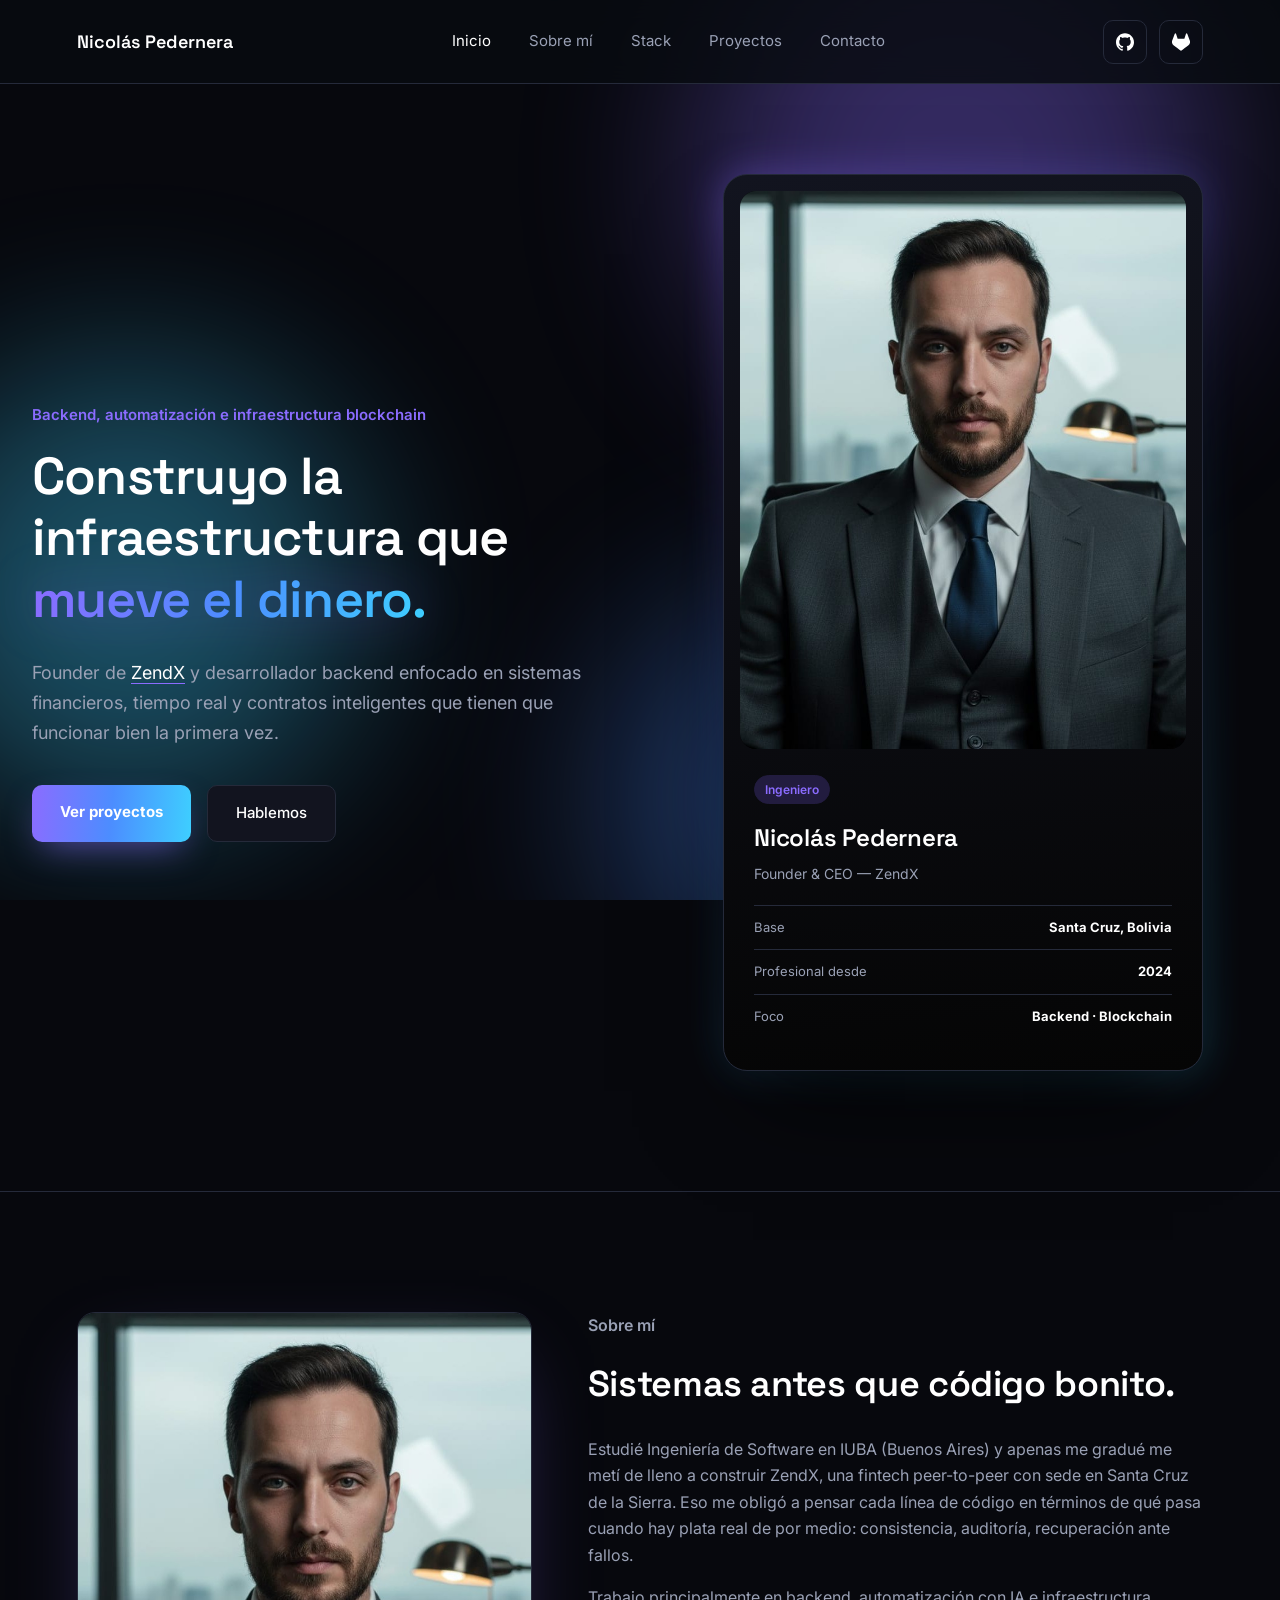
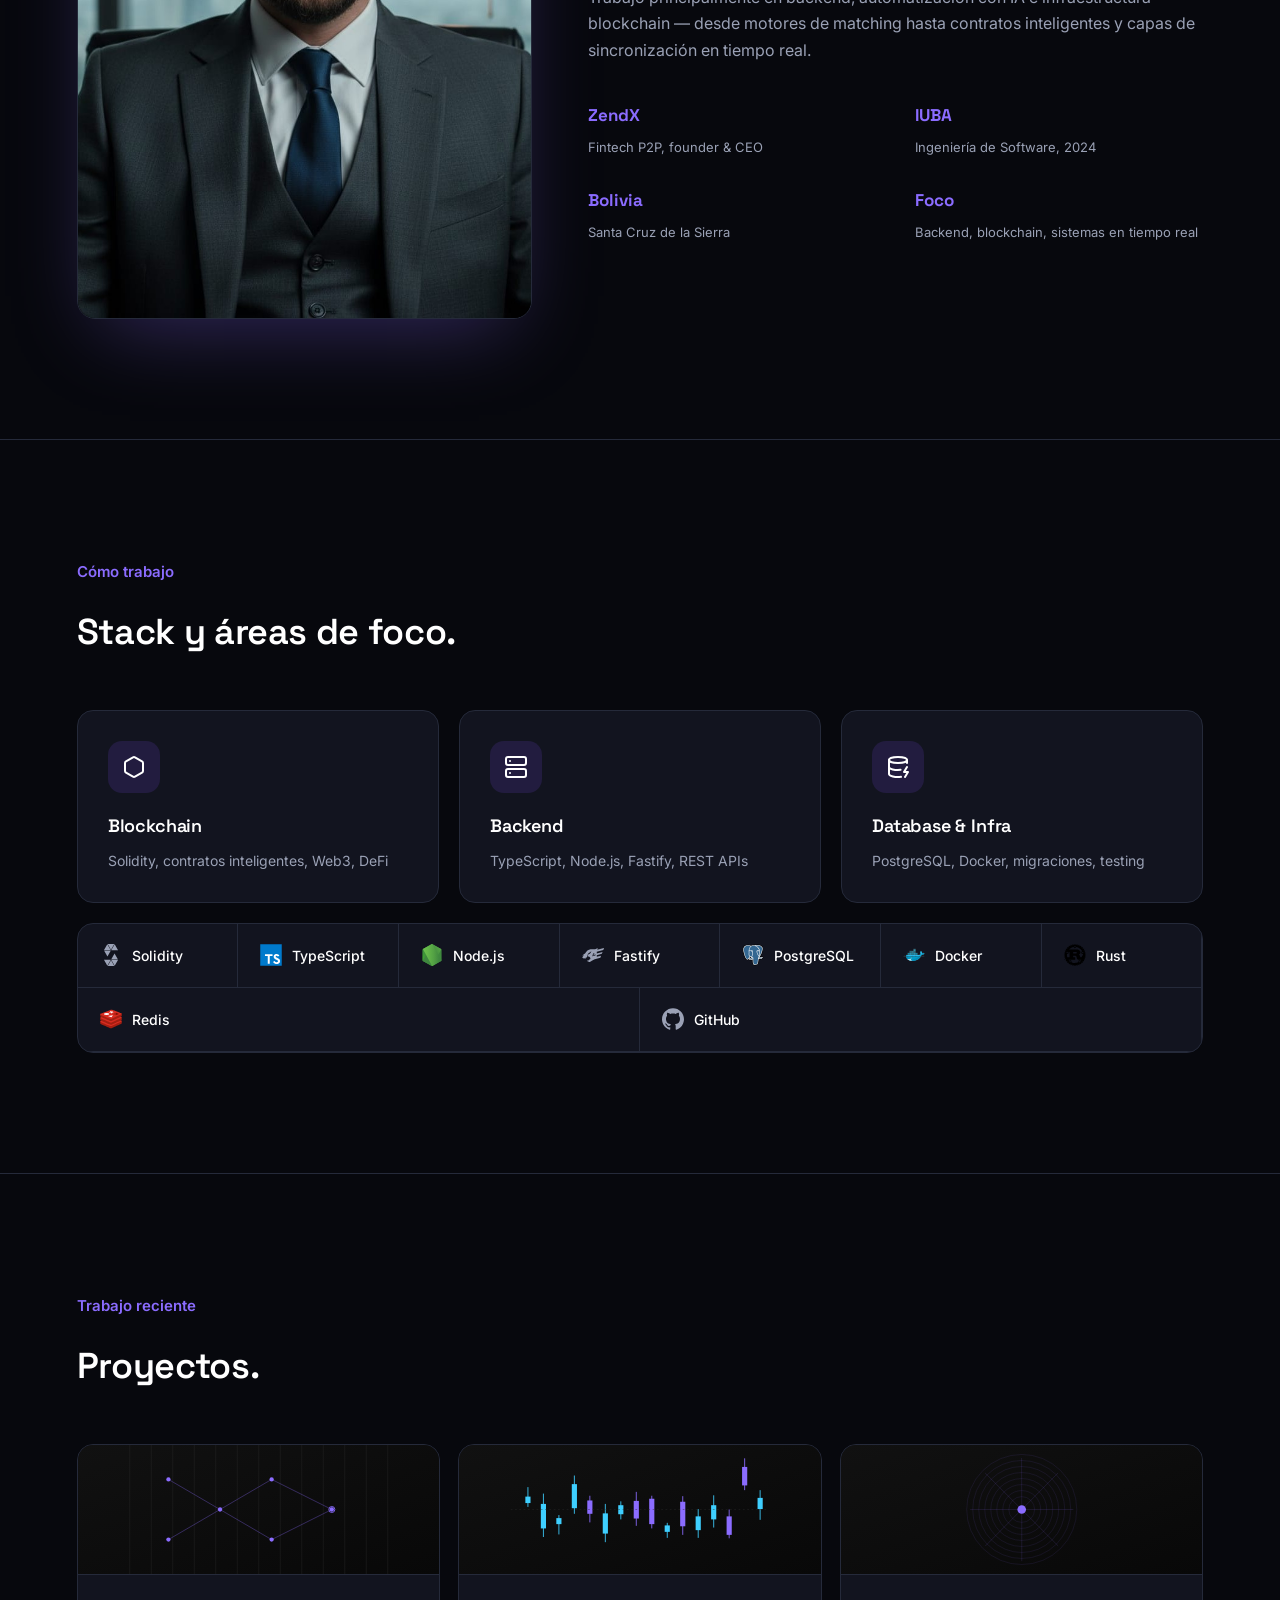
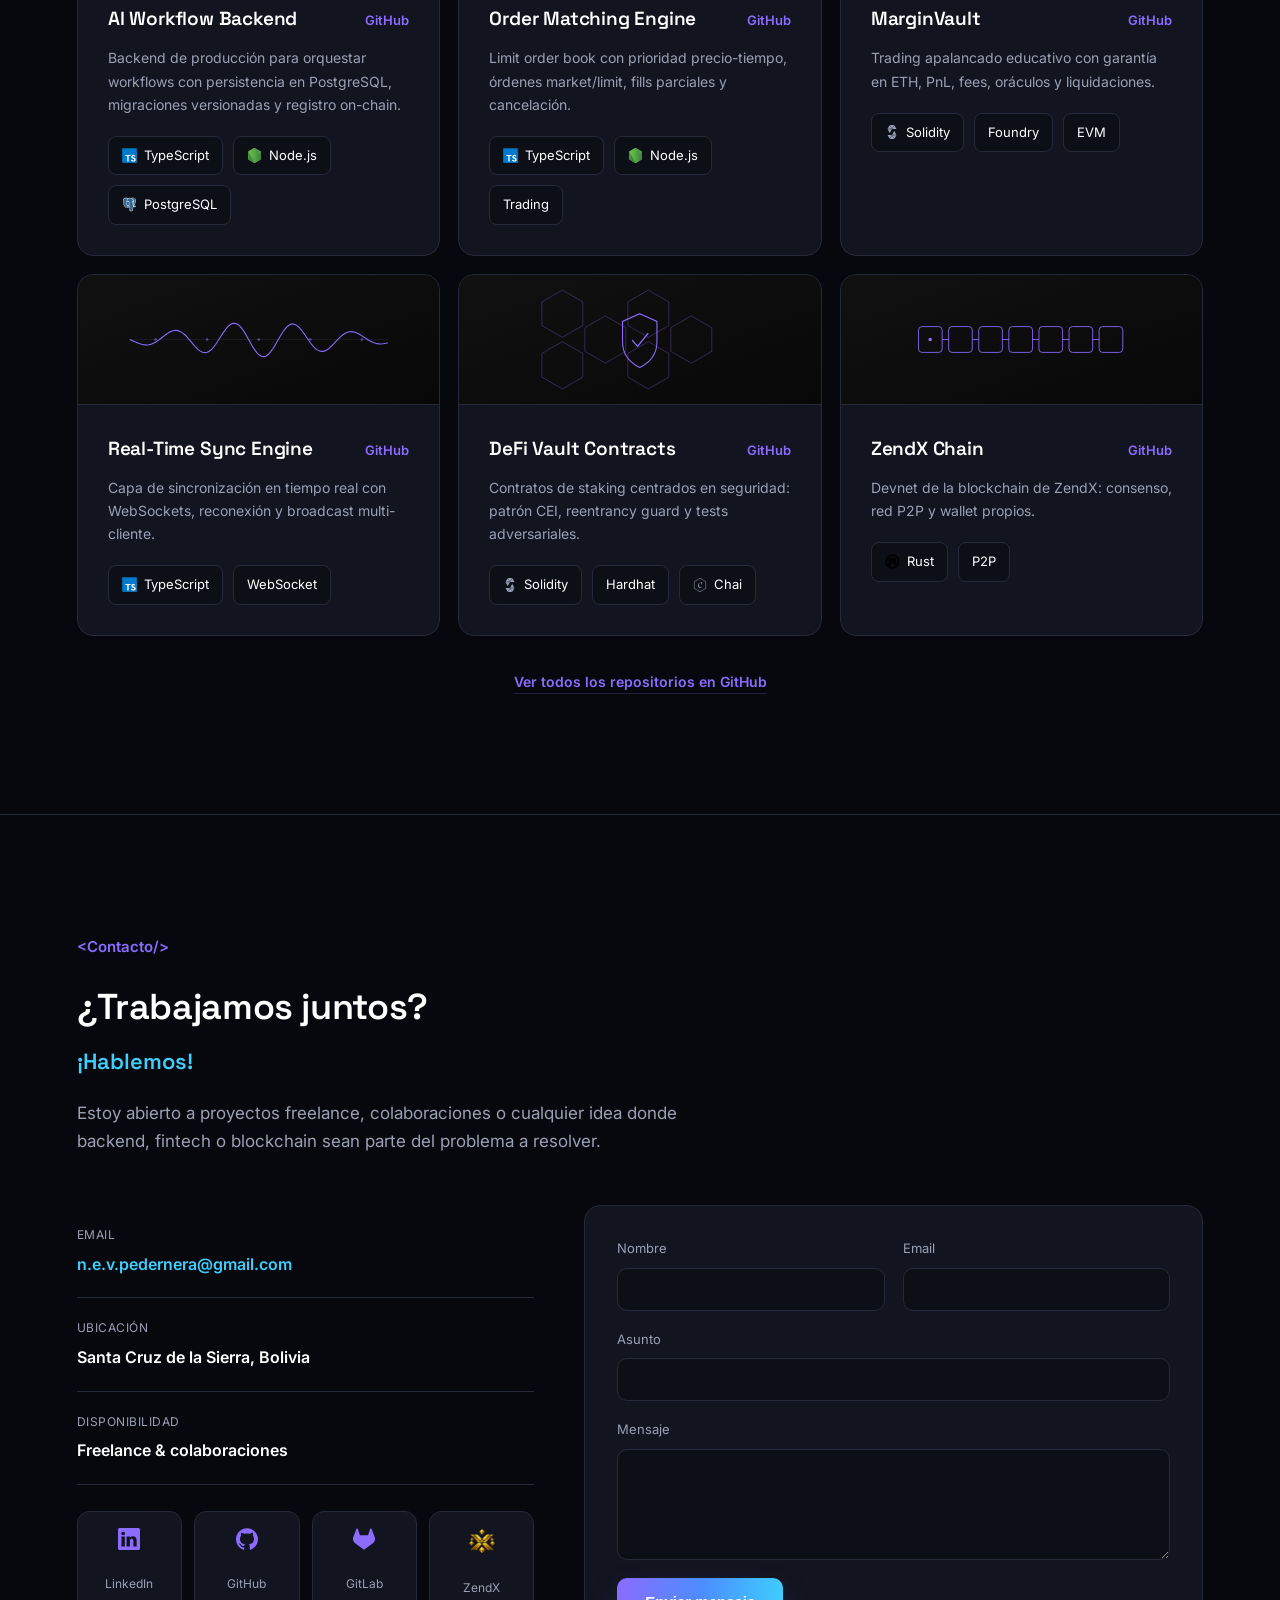
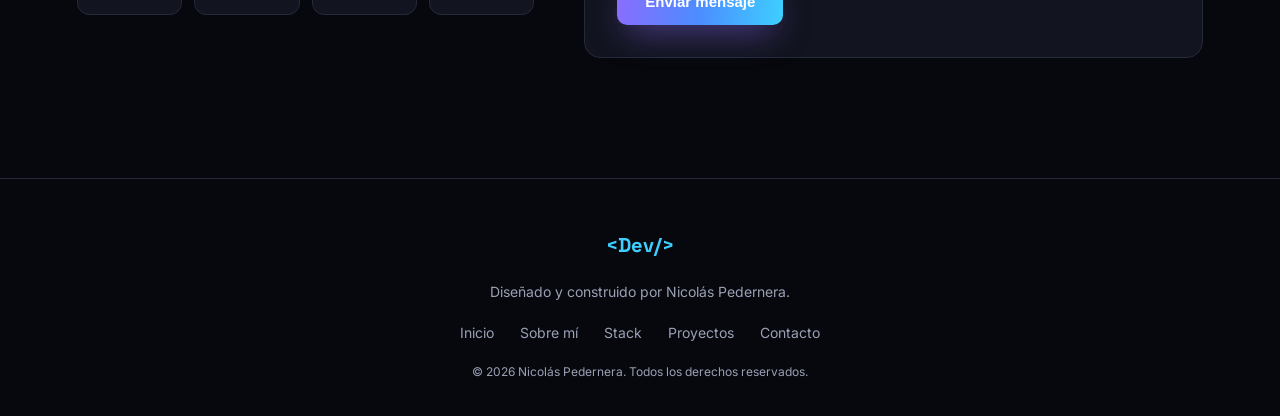
==== commit 908fb079: "Hero: imagen mas grande y texto pegado al margen izquierdo" ====
--- a/index.html
+++ b/index.html
@@ -3,155 +3,268 @@
 <head>
   <meta charset="UTF-8">
   <meta name="viewport" content="width=device-width, initial-scale=1.0">
-  <meta name="description" content="Nicolás Pedernera — Backend, Automation, AI & Blockchain Engineer.">
-  <title>Nicolás Pedernera — Backend / AI / Blockchain</title>
+  <meta name="description" content="Nicolás Pedernera — Backend, Automation, AI & Blockchain Engineer. Founder de ZendX.">
+  <title>Nicolás Pedernera — Backend / Blockchain Engineer</title>
   <link rel="preconnect" href="https://fonts.googleapis.com">
   <link rel="preconnect" href="https://fonts.gstatic.com" crossorigin>
-  <link href="https://fonts.googleapis.com/css2?family=Inter:wght@400;500;600;700;800&display=swap" rel="stylesheet">
+  <link href="https://fonts.googleapis.com/css2?family=Space+Grotesk:wght@500;600;700&family=Inter:wght@400;500;600&display=swap" rel="stylesheet">
   <link rel="stylesheet" href="styles.css">
 </head>
 <body>
+  <div class="bg-fx" aria-hidden="true"><span class="b1"></span><span class="b2"></span><span class="b3"></span></div>
   <header class="nav">
-    <a class="brand" href="#inicio"><span>NP</span> Nicolás Pedernera</a>
+    <a class="brand" href="#inicio">Nicolás Pedernera</a>
     <nav>
       <a class="active" href="#inicio">Inicio</a>
       <a href="#sobre-mi">Sobre mí</a>
-      <a href="#habilidades">Habilidades</a>
+      <a href="#stack">Stack</a>
       <a href="#proyectos">Proyectos</a>
       <a href="#contacto">Contacto</a>
     </nav>
-    <a class="icon-btn" href="https://github.com/Nicolas-Pedernera" target="_blank" rel="noreferrer" aria-label="GitHub">⌘</a>
+    <div class="nav-icons">
+      <a class="icon-btn" href="https://github.com/Nicolas-Pedernera" target="_blank" rel="noreferrer" aria-label="GitHub"><svg class="btn-icon" fill="currentColor" role="img" viewBox="0 0 24 24" xmlns="http://www.w3.org/2000/svg"><title>GitHub</title><path d="M12 .297c-6.63 0-12 5.373-12 12 0 5.303 3.438 9.8 8.205 11.385.6.113.82-.258.82-.577 0-.285-.01-1.04-.015-2.04-3.338.724-4.042-1.61-4.042-1.61C4.422 18.07 3.633 17.7 3.633 17.7c-1.087-.744.084-.729.084-.729 1.205.084 1.838 1.236 1.838 1.236 1.07 1.835 2.809 1.305 3.495.998.108-.776.417-1.305.76-1.605-2.665-.3-5.466-1.332-5.466-5.93 0-1.31.465-2.38 1.235-3.22-.135-.303-.54-1.523.105-3.176 0 0 1.005-.322 3.3 1.23.96-.267 1.98-.399 3-.405 1.02.006 2.04.138 3 .405 2.28-1.552 3.285-1.23 3.285-1.23.645 1.653.24 2.873.12 3.176.765.84 1.23 1.91 1.23 3.22 0 4.61-2.805 5.625-5.475 5.92.42.36.81 1.096.81 2.22 0 1.606-.015 2.896-.015 3.286 0 .315.21.69.825.57C20.565 22.092 24 17.592 24 12.297c0-6.627-5.373-12-12-12"/></svg></a>
+      <a class="icon-btn" href="https://gitlab.com/Nicolas-Pedernera" target="_blank" rel="noreferrer" aria-label="GitLab"><svg class="btn-icon" fill="currentColor" role="img" viewBox="0 0 24 24" xmlns="http://www.w3.org/2000/svg"><title>GitLab</title><path d="m23.6004 9.5927-.0337-.0862L20.3.9814a.851.851 0 0 0-.3362-.405.8748.8748 0 0 0-.9997.0539.8748.8748 0 0 0-.29.4399l-2.2055 6.748H7.5375l-2.2057-6.748a.8573.8573 0 0 0-.29-.4412.8748.8748 0 0 0-.9997-.0537.8585.8585 0 0 0-.3362.4049L.4332 9.5015l-.0325.0862a6.0657 6.0657 0 0 0 2.0119 7.0105l.0113.0087.03.0213 4.976 3.7264 2.462 1.8633 1.4995 1.1321a1.0085 1.0085 0 0 0 1.2197 0l1.4995-1.1321 2.4619-1.8633 5.006-3.7489.0125-.01a6.0682 6.0682 0 0 0 2.0094-7.003z"/></svg></a>
+    </div>
   </header>
 
   <main>
     <section id="inicio" class="hero section">
       <div class="hero-copy">
-        <div class="eyebrow">BACKEND · AI · AUTOMATION · BLOCKCHAIN</div>
-        <h1>Nicolás<br><em>Pedernera</em></h1>
-        <h2>Backend / Automation / AI / Blockchain Engineer</h2>
-        <p>Construyo sistemas reales en la intersección entre backend engineering, infraestructura de tiempo real, automatización con IA y tecnología blockchain.</p>
-        <p class="zendx">↗ Founder &amp; CEO de <a href="https://zendx.finance" target="_blank" rel="noreferrer">ZendX</a></p>
+        <p class="kicker">Backend, automatización e infraestructura blockchain</p>
+        <h1>Construyo la infraestructura que <span>mueve el dinero.</span></h1>
+        <p class="lede">Founder de <a href="https://zendx.finance" target="_blank" rel="noreferrer">ZendX</a> y desarrollador backend enfocado en sistemas financieros, tiempo real y contratos inteligentes que tienen que funcionar bien la primera vez.</p>
         <div class="actions">
-          <a class="btn primary" href="#proyectos">Ver proyectos →</a>
-          <a class="btn" href="https://github.com/Nicolas-Pedernera" target="_blank" rel="noreferrer">GitHub</a>
-          <a class="btn" href="#contacto">Contactarme</a>
-        </div>
-      </div>
-      <div class="hero-art">
-        <div class="grid-glow" aria-hidden="true"></div>
-        <div class="cube c1" aria-hidden="true"></div><div class="cube c3" aria-hidden="true"></div>
-        <div class="cube c5" aria-hidden="true"></div>
-        <div class="hero-photo">
-          <img src="assets/nicolas.jpg" alt="Nicolás Pedernera">
-        </div>
-        <div class="hero-stats">
-          <div><b>12</b><span>Repos públicos</span></div>
-          <div><b>12</b><span>Stars</span></div>
-          <div><b>4</b><span>Áreas principales</span></div>
-          <div><b>∞</b><span>Construcción</span></div>
-        </div>
-      </div>
-    </section>
-
-    <section id="habilidades" class="expertise section">
-      <div class="section-title">ÁREAS DE ESPECIALIZACIÓN</div>
-      <div class="expertise-grid">
-        <article><span>⌁</span><h3>Backend Engineering</h3><p>APIs, microservicios, PostgreSQL, arquitectura de sistemas.</p></article>
-        <article><span>◇</span><h3>Blockchain</h3><p>Solidity, EVM, smart contracts y seguridad.</p></article>
-        <article><span>〽</span><h3>Real-Time Systems</h3><p>WebSockets, sincronización, reconexión y baja latencia.</p></article>
-        <article><span>◉</span><h3>AI &amp; Automation</h3><p>Workflows con IA, automatización y herramientas de ingeniería asistida.</p></article>
-        <article><span>↗</span><h3>Trading Infrastructure</h3><p>Order books, matching, market data y lógica financiera.</p></article>
-        <article><span>▤</span><h3>DevOps</h3><p>Docker, CI/CD, Linux y automatización de despliegues.</p></article>
-      </div>
-    </section>
-
-    <section class="stack section">
-      <div class="section-title">TECH STACK</div>
-      <div class="chips">
-        <span>TypeScript</span><span>Node.js</span><span>Solidity</span><span>Rust</span><span>PostgreSQL</span>
-        <span>Fastify</span><span>Next.js</span><span>React</span><span>Hardhat</span><span>Foundry</span><span>Docker</span>
+          <a class="btn primary" href="#proyectos">Ver proyectos</a>
+          <a class="btn" href="#contacto">Hablemos</a>
+        </div>
+      </div>
+      <div class="id-card">
+        <div class="id-glow" aria-hidden="true"></div>
+        <div class="id-photo"><img src="assets/nicolas.jpg" alt="Nicolás Pedernera"></div>
+        <div class="id-body">
+          <span class="id-label">Ingeniero</span>
+          <h2>Nicolás Pedernera</h2>
+          <p>Founder &amp; CEO — ZendX</p>
+          <div class="id-row"><span>Base</span><b>Santa Cruz, Bolivia</b></div>
+          <div class="id-row"><span>Profesional desde</span><b>2024</b></div>
+          <div class="id-row"><span>Foco</span><b>Backend · Blockchain</b></div>
+        </div>
+      </div>
+    </section>
+
+    <section id="sobre-mi" class="about section">
+      <div class="about-photo"><img src="assets/nicolas.jpg" alt="Nicolás Pedernera"></div>
+      <div class="about-text">
+        <p class="kicker">Sobre mí</p>
+        <h2>Sistemas antes que código bonito.</h2>
+        <p>Estudié Ingeniería de Software en IUBA (Buenos Aires) y apenas me gradué me metí de lleno a construir ZendX, una fintech peer-to-peer con sede en Santa Cruz de la Sierra. Eso me obligó a pensar cada línea de código en términos de qué pasa cuando hay plata real de por medio: consistencia, auditoría, recuperación ante fallos.</p>
+        <p>Trabajo principalmente en backend, automatización con IA e infraestructura blockchain — desde motores de matching hasta contratos inteligentes y capas de sincronización en tiempo real.</p>
+        <ul class="about-facts">
+          <li><b>ZendX</b><span>Fintech P2P, founder &amp; CEO</span></li>
+          <li><b>IUBA</b><span>Ingeniería de Software, 2024</span></li>
+          <li><b>Bolivia</b><span>Santa Cruz de la Sierra</span></li>
+          <li><b>Foco</b><span>Backend, blockchain, sistemas en tiempo real</span></li>
+        </ul>
+      </div>
+    </section>
+
+    <section id="stack" class="stack section">
+      <p class="kicker">Cómo trabajo</p>
+      <h2>Stack y áreas de foco.</h2>
+      <div class="cat-grid">
+        <div class="cat-card">
+          <div class="cat-badge"><svg
+  xmlns="http://www.w3.org/2000/svg"
+  width="24"
+  height="24"
+  viewBox="0 0 24 24"
+  fill="none"
+  stroke="currentColor"
+  stroke-width="2"
+  stroke-linecap="round"
+  stroke-linejoin="round"
+>
+  <path d="M21 16V8a2 2 0 0 0-1-1.73l-7-4a2 2 0 0 0-2 0l-7 4A2 2 0 0 0 3 8v8a2 2 0 0 0 1 1.73l7 4a2 2 0 0 0 2 0l7-4A2 2 0 0 0 21 16z" />
+</svg>
+</div>
+          <h3>Blockchain</h3>
+          <p>Solidity, contratos inteligentes, Web3, DeFi</p>
+        </div>
+        <div class="cat-card">
+          <div class="cat-badge"><svg
+  xmlns="http://www.w3.org/2000/svg"
+  width="24"
+  height="24"
+  viewBox="0 0 24 24"
+  fill="none"
+  stroke="currentColor"
+  stroke-width="2"
+  stroke-linecap="round"
+  stroke-linejoin="round"
+>
+  <rect width="20" height="8" x="2" y="2" rx="2" ry="2" />
+  <rect width="20" height="8" x="2" y="14" rx="2" ry="2" />
+  <line x1="6" x2="6.01" y1="6" y2="6" />
+  <line x1="6" x2="6.01" y1="18" y2="18" />
+</svg>
+</div>
+          <h3>Backend</h3>
+          <p>TypeScript, Node.js, Fastify, REST APIs</p>
+        </div>
+        <div class="cat-card">
+          <div class="cat-badge"><svg
+  xmlns="http://www.w3.org/2000/svg"
+  width="24"
+  height="24"
+  viewBox="0 0 24 24"
+  fill="none"
+  stroke="currentColor"
+  stroke-width="2"
+  stroke-linecap="round"
+  stroke-linejoin="round"
+>
+  <ellipse cx="12" cy="5" rx="9" ry="3" />
+  <path d="M3 5V19A9 3 0 0 0 15 21.84" />
+  <path d="M21 5V8" />
+  <path d="M21 12L18 17H22L19 22" />
+  <path d="M3 12A9 3 0 0 0 14.59 14.87" />
+</svg>
+</div>
+          <h3>Database & Infra</h3>
+          <p>PostgreSQL, Docker, migraciones, testing</p>
+        </div>
+      </div>
+      <div class="strip">
+        <div class="strip-item"><svg class="tag-icon" fill="currentColor" role="img" viewBox="0 0 24 24" xmlns="http://www.w3.org/2000/svg"><title>Solidity</title><path d="M4.409 6.608L7.981.255l3.572 6.353H4.409zM8.411 0l3.569 6.348L15.552 0H8.411zm4.036 17.392l3.572 6.354 3.575-6.354h-7.147zm-.608-10.284h-7.43l3.715 6.605 3.715-6.605zm.428-.25h7.428L15.982.255l-3.715 6.603zM15.589 24l-3.569-6.349L8.448 24h7.141zm-3.856-6.858H4.306l3.712 6.603 3.715-6.603zm.428-.25h7.433l-3.718-6.605-3.715 6.605z"/></svg><span>Solidity</span></div>
+        <div class="strip-item"><svg class="tag-icon-color" xmlns="http://www.w3.org/2000/svg" viewBox="0 0 128 128"><path fill="#fff" d="M22.67 47h99.67v73.67H22.67z"/><path data-name="original" fill="#007acc" d="M1.5 63.91v62.5h125v-125H1.5zm100.73-5a15.56 15.56 0 017.82 4.5 20.58 20.58 0 013 4c0 .16-5.4 3.81-8.69 5.85-.12.08-.6-.44-1.13-1.23a7.09 7.09 0 00-5.87-3.53c-3.79-.26-6.23 1.73-6.21 5a4.58 4.58 0 00.54 2.34c.83 1.73 2.38 2.76 7.24 4.86 8.95 3.85 12.78 6.39 15.16 10 2.66 4 3.25 10.46 1.45 15.24-2 5.2-6.9 8.73-13.83 9.9a38.32 38.32 0 01-9.52-.1 23 23 0 01-12.72-6.63c-1.15-1.27-3.39-4.58-3.25-4.82a9.34 9.34 0 011.15-.73L82 101l3.59-2.08.75 1.11a16.78 16.78 0 004.74 4.54c4 2.1 9.46 1.81 12.16-.62a5.43 5.43 0 00.69-6.92c-1-1.39-3-2.56-8.59-5-6.45-2.78-9.23-4.5-11.77-7.24a16.48 16.48 0 01-3.43-6.25 25 25 0 01-.22-8c1.33-6.23 6-10.58 12.82-11.87a31.66 31.66 0 019.49.26zm-29.34 5.24v5.12H56.66v46.23H45.15V69.26H28.88v-5a49.19 49.19 0 01.12-5.17C29.08 59 39 59 51 59h21.83z"/></svg><span>TypeScript</span></div>
+        <div class="strip-item"><svg class="tag-icon-color" xmlns="http://www.w3.org/2000/svg" viewBox="0 0 128 128"><path fill="url(#a)" d="M66.958.825a6.07 6.07 0 0 0-6.035 0L11.103 29.76c-1.895 1.072-2.96 3.095-2.96 5.24v57.988c0 2.143 1.183 4.167 2.958 5.24l49.82 28.934a6.07 6.07 0 0 0 6.036 0l49.82-28.935c1.894-1.072 2.958-3.096 2.958-5.24V35c0-2.144-1.183-4.167-2.958-5.24z"/><path fill="url(#b)" d="M116.897 29.76 66.841.825A8.161 8.161 0 0 0 65.302.23L9.21 96.798a6.251 6.251 0 0 0 1.657 1.43l50.057 28.934c1.42.833 3.076 1.072 4.615.595l52.66-96.925a3.702 3.702 0 0 0-1.302-1.072z"/><path fill="url(#c)" d="M116.898 98.225c1.42-.833 2.485-2.262 2.958-3.81L65.066.108c-1.42-.238-2.959-.119-4.26.715L11.104 29.639l53.606 98.355c.71-.12 1.54-.358 2.25-.715z"/><defs><linearGradient id="a" x1="34.513" x2="27.157" y1="15.535" y2="30.448" gradientTransform="translate(-129.242 -73.715) scale(6.18523)" gradientUnits="userSpaceOnUse"><stop stop-color="#3F873F"/><stop offset=".33" stop-color="#3F8B3D"/><stop offset=".637" stop-color="#3E9638"/><stop offset=".934" stop-color="#3DA92E"/><stop offset="1" stop-color="#3DAE2B"/></linearGradient><linearGradient id="b" x1="30.009" x2="50.533" y1="23.359" y2="8.288" gradientTransform="translate(-129.242 -73.715) scale(6.18523)" gradientUnits="userSpaceOnUse"><stop offset=".138" stop-color="#3F873F"/><stop offset=".402" stop-color="#52A044"/><stop offset=".713" stop-color="#64B749"/><stop offset=".908" stop-color="#6ABF4B"/></linearGradient><linearGradient id="c" x1="21.917" x2="40.555" y1="22.261" y2="22.261" gradientTransform="translate(-129.242 -73.715) scale(6.18523)" gradientUnits="userSpaceOnUse"><stop offset=".092" stop-color="#6ABF4B"/><stop offset=".287" stop-color="#64B749"/><stop offset=".598" stop-color="#52A044"/><stop offset=".862" stop-color="#3F873F"/></linearGradient></defs></svg>
+<span>Node.js</span></div>
+        <div class="strip-item"><svg class="tag-icon" fill="currentColor" role="img" viewBox="0 0 24 24" xmlns="http://www.w3.org/2000/svg"><title>Fastify</title><path d="M23.245 6.49L24 4.533l-.031-.121-7.473 1.967c.797-1.153.523-2.078.523-2.078s-2.387 1.524-4.193 1.485c-1.804-.04-2.387-.52-5.155.362-2.768.882-3.551 3.59-4.351 4.173-.804.583-3.32 2.477-3.32 2.477l.006.034 2.27-.724s-.622.585-1.945 2.37l-.062-.057.002.011s1.064 1.626 2.107 1.324a2.14 2.14 0 0 0 .353-.147c.419.234.967.463 1.572.525 0 0-.41-.475-.752-1.017l.238-.154.865.318-.096-.812c.003-.003.006-.003.008-.006l.849.311-.105-.738a5.65 5.65 0 0 1 .322-.158l.885-3.345 3.662-2.497-.291.733c-.741 1.826-2.135 2.256-2.135 2.256l-.582.22c-.433.512-.614.637-.764 2.353.348-.088.682-.107.984-.028 1.564.421 2.107 2.307 1.685 2.827-.104.13-.356.354-.673.617H7.77l-.008.514-.065.051h-.645l-.009.504-.17.127c-.607.011-1.373-.518-1.373-.518 0 .481.401 1.225.401 1.225l.07-.034-.061.045s1.625 1.083 2.646.681c.91-.356 3.263-2.213 5.296-3.093l6.15-1.62.811-2.1-4.688 1.235v-1.889l5.5-1.448.811-2.1-6.31 1.662V8.367zm-11.163 4l1.459-.384.02.074-.455 1.179-1.513.398zm.503 2.526l-1.512.398.489-1.266 1.459-.385.02.074zm1.971-.424l-1.513.398.49-1.266 1.459-.385.02.073Z"/></svg><span>Fastify</span></div>
+        <div class="strip-item"><svg class="tag-icon-color" xmlns="http://www.w3.org/2000/svg" viewBox="0 0 128 128"><path d="M93.809 92.112c.785-6.533.55-7.492 5.416-6.433l1.235.108c3.742.17 8.637-.602 11.513-1.938 6.191-2.873 9.861-7.668 3.758-6.409-13.924 2.873-14.881-1.842-14.881-1.842 14.703-21.815 20.849-49.508 15.543-56.287-14.47-18.489-39.517-9.746-39.936-9.52l-.134.025c-2.751-.571-5.83-.912-9.289-.968-6.301-.104-11.082 1.652-14.709 4.402 0 0-44.683-18.409-42.604 23.151.442 8.841 12.672 66.898 27.26 49.362 5.332-6.412 10.484-11.834 10.484-11.834 2.558 1.699 5.622 2.567 8.834 2.255l.249-.212c-.078.796-.044 1.575.099 2.497-3.757 4.199-2.653 4.936-10.166 6.482-7.602 1.566-3.136 4.355-.221 5.084 3.535.884 11.712 2.136 17.238-5.598l-.22.882c1.474 1.18 1.375 8.477 1.583 13.69.209 5.214.558 10.079 1.621 12.948 1.063 2.868 2.317 10.256 12.191 8.14 8.252-1.764 14.561-4.309 15.136-27.985"/><path d="M75.458 125.256c-4.367 0-7.211-1.689-8.938-3.32-2.607-2.46-3.641-5.629-4.259-7.522l-.267-.79c-1.244-3.358-1.666-8.193-1.916-14.419-.038-.935-.064-1.898-.093-2.919-.021-.747-.047-1.684-.085-2.664a18.8 18.8 0 01-4.962 1.568c-3.079.526-6.389.356-9.84-.507-2.435-.609-4.965-1.871-6.407-3.82-4.203 3.681-8.212 3.182-10.396 2.453-3.853-1.285-7.301-4.896-10.542-11.037-2.309-4.375-4.542-10.075-6.638-16.943-3.65-11.96-5.969-24.557-6.175-28.693C4.292 23.698 7.777 14.44 15.296 9.129 27.157.751 45.128 5.678 51.68 7.915c4.402-2.653 9.581-3.944 15.433-3.851 3.143.051 6.136.327 8.916.823 2.9-.912 8.628-2.221 15.185-2.139 12.081.144 22.092 4.852 28.949 13.615 4.894 6.252 2.474 19.381.597 26.651-2.642 10.226-7.271 21.102-12.957 30.57 1.544.011 3.781-.174 6.961-.831 6.274-1.295 8.109 2.069 8.607 3.575 1.995 6.042-6.677 10.608-9.382 11.864-3.466 1.609-9.117 2.589-13.745 2.377l-.202-.013-1.216-.107-.12 1.014-.116.991c-.311 11.999-2.025 19.598-5.552 24.619-3.697 5.264-8.835 6.739-13.361 7.709-1.544.33-2.947.474-4.219.474zm-9.19-43.671c2.819 2.256 3.066 6.501 3.287 14.434.028.99.054 1.927.089 2.802.106 2.65.355 8.855 1.327 11.477.137.371.26.747.39 1.146 1.083 3.316 1.626 4.979 6.309 3.978 3.931-.843 5.952-1.599 7.534-3.851 2.299-3.274 3.585-9.86 3.821-19.575l4.783.116-4.75-.57.14-1.186c.455-3.91.783-6.734 3.396-8.602 2.097-1.498 4.486-1.353 6.389-1.01-2.091-1.58-2.669-3.433-2.823-4.193l-.399-1.965 1.121-1.663c6.457-9.58 11.781-21.354 14.609-32.304 2.906-11.251 2.02-17.226 1.134-18.356-11.729-14.987-32.068-8.799-34.192-8.097l-.359.194-1.8.335-.922-.191c-2.542-.528-5.366-.82-8.393-.869-4.756-.08-8.593 1.044-11.739 3.431l-2.183 1.655-2.533-1.043c-5.412-2.213-21.308-6.662-29.696-.721-4.656 3.298-6.777 9.76-6.305 19.207.156 3.119 2.275 14.926 5.771 26.377 4.831 15.825 9.221 21.082 11.054 21.693.32.108 1.15-.537 1.976-1.529a270.708 270.708 0 0110.694-12.07l2.77-2.915 3.349 2.225c1.35.897 2.839 1.406 4.368 1.502l7.987-6.812-1.157 11.808c-.026.265-.039.626.065 1.296l.348 2.238-1.51 1.688-.174.196 4.388 2.025 1.836-2.301z"/><path fill="#336791" d="M115.731 77.44c-13.925 2.873-14.882-1.842-14.882-1.842 14.703-21.816 20.849-49.51 15.545-56.287C101.924.823 76.875 9.566 76.457 9.793l-.135.024c-2.751-.571-5.83-.911-9.291-.967-6.301-.103-11.08 1.652-14.707 4.402 0 0-44.684-18.408-42.606 23.151.442 8.842 12.672 66.899 27.26 49.363 5.332-6.412 10.483-11.834 10.483-11.834 2.559 1.699 5.622 2.567 8.833 2.255l.25-.212c-.078.796-.042 1.575.1 2.497-3.758 4.199-2.654 4.936-10.167 6.482-7.602 1.566-3.136 4.355-.22 5.084 3.534.884 11.712 2.136 17.237-5.598l-.221.882c1.473 1.18 2.507 7.672 2.334 13.557-.174 5.885-.29 9.926.871 13.082 1.16 3.156 2.316 10.256 12.192 8.14 8.252-1.768 12.528-6.351 13.124-13.995.422-5.435 1.377-4.631 1.438-9.49l.767-2.3c.884-7.367.14-9.743 5.225-8.638l1.235.108c3.742.17 8.639-.602 11.514-1.938 6.19-2.871 9.861-7.667 3.758-6.408z"/><path fill="#fff" d="M75.957 122.307c-8.232 0-10.84-6.519-11.907-9.185-1.562-3.907-1.899-19.069-1.551-31.503a1.59 1.59 0 011.64-1.55 1.594 1.594 0 011.55 1.639c-.401 14.341.168 27.337 1.324 30.229 1.804 4.509 4.54 8.453 12.275 6.796 7.343-1.575 10.093-4.359 11.318-11.46.94-5.449 2.799-20.951 3.028-24.01a1.593 1.593 0 011.71-1.472 1.597 1.597 0 011.472 1.71c-.239 3.185-2.089 18.657-3.065 24.315-1.446 8.387-5.185 12.191-13.794 14.037-1.463.313-2.792.453-4 .454zM31.321 90.466a6.71 6.71 0 01-2.116-.35c-5.347-1.784-10.44-10.492-15.138-25.885-3.576-11.717-5.842-23.947-6.041-27.922-.589-11.784 2.445-20.121 9.02-24.778 13.007-9.216 34.888-.44 35.813-.062a1.596 1.596 0 01-1.207 2.955c-.211-.086-21.193-8.492-32.768-.285-5.622 3.986-8.203 11.392-7.672 22.011.167 3.349 2.284 15.285 5.906 27.149 4.194 13.742 8.967 22.413 13.096 23.79.648.216 2.62.873 5.439-2.517A245.272 245.272 0 0145.88 73.046a1.596 1.596 0 012.304 2.208c-.048.05-4.847 5.067-10.077 11.359-2.477 2.979-4.851 3.853-6.786 3.853zm69.429-13.445a1.596 1.596 0 01-1.322-2.487c14.863-22.055 20.08-48.704 15.612-54.414-5.624-7.186-13.565-10.939-23.604-11.156-7.433-.16-13.341 1.738-14.307 2.069l-.243.099c-.971.305-1.716-.227-1.997-.849a1.6 1.6 0 01.631-2.025c.046-.027.192-.089.429-.176l-.021.006.021-.007c1.641-.601 7.639-2.4 15.068-2.315 11.108.118 20.284 4.401 26.534 12.388 2.957 3.779 2.964 12.485.019 23.887-3.002 11.625-8.651 24.118-15.497 34.277-.306.457-.81.703-1.323.703zm.76 10.21c-2.538 0-4.813-.358-6.175-1.174-1.4-.839-1.667-1.979-1.702-2.584-.382-6.71 3.32-7.878 5.208-8.411-.263-.398-.637-.866-1.024-1.349-1.101-1.376-2.609-3.26-3.771-6.078-.182-.44-.752-1.463-1.412-2.648-3.579-6.418-11.026-19.773-6.242-26.612 2.214-3.165 6.623-4.411 13.119-3.716C97.6 28.837 88.5 10.625 66.907 10.271c-6.494-.108-11.82 1.889-15.822 5.93-8.96 9.049-8.636 25.422-8.631 25.586a1.595 1.595 0 11-3.19.084c-.02-.727-.354-17.909 9.554-27.916C53.455 9.272 59.559 6.96 66.96 7.081c13.814.227 22.706 7.25 27.732 13.101 5.479 6.377 8.165 13.411 8.386 15.759.165 1.746-1.088 2.095-1.341 2.147l-.576.013c-6.375-1.021-10.465-.312-12.156 2.104-3.639 5.201 3.406 17.834 6.414 23.229.768 1.376 1.322 2.371 1.576 2.985.988 2.396 2.277 4.006 3.312 5.3.911 1.138 1.7 2.125 1.982 3.283.131.23 1.99 2.98 13.021.703 2.765-.57 4.423-.083 4.93 1.45.997 3.015-4.597 6.532-7.694 7.97-2.775 1.29-7.204 2.106-11.036 2.106zm-4.696-4.021c.35.353 2.101.962 5.727.806 3.224-.138 6.624-.839 8.664-1.786 2.609-1.212 4.351-2.567 5.253-3.492l-.5.092c-7.053 1.456-12.042 1.262-14.828-.577a6.162 6.162 0 01-.54-.401c-.302.119-.581.197-.78.253-1.58.443-3.214.902-2.996 5.105zm-45.562 8.915c-1.752 0-3.596-.239-5.479-.71-1.951-.488-5.24-1.957-5.19-4.37.057-2.707 3.994-3.519 5.476-3.824 5.354-1.103 5.703-1.545 7.376-3.67.488-.619 1.095-1.39 1.923-2.314 1.229-1.376 2.572-2.073 3.992-2.073.989 0 1.8.335 2.336.558 1.708.708 3.133 2.42 3.719 4.467.529 1.847.276 3.625-.71 5.006-3.237 4.533-7.886 6.93-13.443 6.93zm-7.222-4.943c.481.372 1.445.869 2.518 1.137 1.631.408 3.213.615 4.705.615 4.546 0 8.196-1.882 10.847-5.594.553-.774.387-1.757.239-2.274-.31-1.083-1.08-2.068-1.873-2.397-.43-.178-.787-.314-1.115-.314-.176 0-.712 0-1.614 1.009a41.146 41.146 0 00-1.794 2.162c-2.084 2.646-3.039 3.544-9.239 4.821-1.513.31-2.289.626-2.674.835zm12.269-7.36a1.596 1.596 0 01-1.575-1.354 8.218 8.218 0 01-.08-.799c-4.064-.076-7.985-1.82-10.962-4.926-3.764-3.927-5.477-9.368-4.699-14.927.845-6.037.529-11.366.359-14.229-.047-.796-.081-1.371-.079-1.769.003-.505.013-1.844 4.489-4.113 1.592-.807 4.784-2.215 8.271-2.576 5.777-.597 9.585 1.976 10.725 7.246 3.077 14.228.244 20.521-1.825 25.117-.385.856-.749 1.664-1.04 2.447l-.257.69c-1.093 2.931-2.038 5.463-1.748 7.354a1.595 1.595 0 01-1.335 1.819l-.244.02zM42.464 42.26l.062 1.139c.176 2.974.504 8.508-.384 14.86-.641 4.585.759 9.06 3.843 12.276 2.437 2.542 5.644 3.945 8.94 3.945h.068c.369-1.555.982-3.197 1.642-4.966l.255-.686c.329-.884.714-1.74 1.122-2.646 1.991-4.424 4.47-9.931 1.615-23.132-.565-2.615-1.936-4.128-4.189-4.627-4.628-1.022-11.525 2.459-12.974 3.837zm9.63-.677c-.08.564 1.033 2.07 2.485 2.271 1.449.203 2.689-.975 2.768-1.539.079-.564-1.033-1.186-2.485-1.388-1.451-.202-2.691.092-2.768.656zm2.818 2.826l-.407-.028c-.9-.125-1.81-.692-2.433-1.518-.219-.29-.576-.852-.505-1.354.101-.736.999-1.177 2.4-1.177.313 0 .639.023.967.069.766.106 1.477.327 2.002.62.91.508.977 1.075.936 1.368-.112.813-1.405 2.02-2.96 2.02zm-2.289-2.732c.045.348.907 1.496 2.029 1.651l.261.018c1.036 0 1.81-.815 1.901-1.082-.096-.182-.762-.634-2.025-.81a5.823 5.823 0 00-.821-.059c-.812 0-1.243.183-1.345.282zm43.605-1.245c.079.564-1.033 2.07-2.484 2.272-1.45.202-2.691-.975-2.771-1.539-.076-.564 1.036-1.187 2.486-1.388 1.45-.203 2.689.092 2.769.655zm-2.819 2.56c-1.396 0-2.601-1.086-2.7-1.791-.115-.846 1.278-1.489 2.712-1.688.316-.044.629-.066.93-.066 1.238 0 2.058.363 2.14.949.053.379-.238.964-.739 1.492-.331.347-1.026.948-1.973 1.079l-.37.025zm.943-3.013c-.276 0-.564.021-.856.061-1.441.201-2.301.779-2.259 1.089.048.341.968 1.332 2.173 1.332l.297-.021c.787-.109 1.378-.623 1.66-.919.443-.465.619-.903.598-1.052-.028-.198-.56-.49-1.613-.49zm3.965 32.843a1.594 1.594 0 01-1.324-2.483c3.398-5.075 2.776-10.25 2.175-15.255-.257-2.132-.521-4.337-.453-6.453.07-2.177.347-3.973.614-5.71.317-2.058.617-4.002.493-6.31a1.595 1.595 0 113.186-.172c.142 2.638-.197 4.838-.525 6.967-.253 1.643-.515 3.342-.578 5.327-.061 1.874.178 3.864.431 5.97.64 5.322 1.365 11.354-2.691 17.411a1.596 1.596 0 01-1.328.708z"/></svg><span>PostgreSQL</span></div>
+        <div class="strip-item"><svg class="tag-icon-color" xmlns="http://www.w3.org/2000/svg" viewBox="0 0 128 128"><path fill-rule="evenodd" clip-rule="evenodd" fill="#3A4D54" d="M73.8 50.8h11.3v11.5h5.7c2.6 0 5.3-.5 7.8-1.3 1.2-.4 2.6-1 3.8-1.7-1.6-2.1-2.4-4.7-2.6-7.3-.3-3.5.4-8.1 2.8-10.8l1.2-1.4 1.4 1.1c3.6 2.9 6.5 6.8 7.1 11.4 4.3-1.3 9.3-1 13.1 1.2l1.5.9-.8 1.6c-3.2 6.2-9.9 8.2-16.4 7.8-9.8 24.3-31 35.8-56.8 35.8-13.3 0-25.5-5-32.5-16.8l-.1-.2-1-2.1c-2.4-5.2-3.1-10.9-2.6-16.6l.2-1.7h9.6V50.8h11.3V39.6h22.5V28.3h13.5v22.5z"/><path fill="#00AADA" d="M110.4 55.1c.8-5.9-3.6-10.5-6.4-12.7-3.1 3.6-3.6 13.2 1.3 17.2-2.8 2.4-8.5 4.7-14.5 4.7H18.6c-.6 6.2.5 11.9 3 16.8l.8 1.5c.5.9 1.1 1.7 1.7 2.6 3 .2 5.7.3 8.2.2 4.9-.1 8.9-.7 12-1.7.5-.2.9.1 1.1.5.2.5-.1.9-.5 1.1-.4.1-.8.3-1.3.4-2.4.7-5 1.1-8.3 1.3h-.6c-1.3.1-2.7.1-4.2.1-1.6 0-3.1 0-4.9-.1 6 6.8 15.4 10.8 27.2 10.8 25 0 46.2-11.1 55.5-35.9 6.7.7 13.1-1 16-6.7-4.5-2.7-10.5-1.8-13.9-.1z"/><path fill="#28B8EB" d="M110.4 55.1c.8-5.9-3.6-10.5-6.4-12.7-3.1 3.6-3.6 13.2 1.3 17.2-2.8 2.4-8.5 4.7-14.5 4.7h-68c-.3 9.5 3.2 16.7 9.5 21 4.9-.1 8.9-.7 12-1.7.5-.2.9.1 1.1.5.2.5-.1.9-.5 1.1-.4.1-.8.3-1.3.4-2.4.7-5.2 1.2-8.5 1.4l-.1-.1c8.5 4.4 20.8 4.3 35-1.1 15.8-6.1 30.6-17.7 40.9-30.9-.2.1-.4.1-.5.2z"/><path fill="#028BB8" d="M18.7 71.8c.4 3.3 1.4 6.4 2.9 9.3l.8 1.5c.5.9 1.1 1.7 1.7 2.6 3 .2 5.7.3 8.2.2 4.9-.1 8.9-.7 12-1.7.5-.2.9.1 1.1.5.2.5-.1.9-.5 1.1-.4.1-.8.3-1.3.4-2.4.7-5.2 1.2-8.5 1.4h-.4c-1.3.1-2.7.1-4.1.1-1.6 0-3.2 0-4.9-.1 6 6.8 15.5 10.8 27.3 10.8 21.4 0 40-8.1 50.8-26H18.7v-.1z"/><path fill="#019BC6" d="M23.5 71.8c1.3 5.8 4.3 10.4 8.8 13.5 4.9-.1 8.9-.7 12-1.7.5-.2.9.1 1.1.5.2.5-.1.9-.5 1.1-.4.1-.8.3-1.3.4-2.4.7-5.2 1.2-8.6 1.4 8.5 4.4 20.8 4.3 34.9-1.1 8.5-3.3 16.8-8.2 24.2-14.1H23.5z"/><path fill-rule="evenodd" clip-rule="evenodd" fill="#00ACD3" d="M28.4 52.7h9.8v9.8h-9.8v-9.8zm.8.8h.8v8.1h-.8v-8.1zm1.4 0h.8v8.1h-.8v-8.1zm1.5 0h.8v8.1h-.8v-8.1zm1.5 0h.8v8.1h-.8v-8.1zm1.5 0h.8v8.1h-.8v-8.1zm1.5 0h.8v8.1h-.8v-8.1zm3-12h9.8v9.8h-9.8v-9.8zm.9.8h.8v8.1h-.8v-8.1zm1.4 0h.8v8.1h-.8v-8.1zm1.5 0h.8v8.1h-.8v-8.1zm1.5 0h.8v8.1h-.8v-8.1zm1.4 0h.8v8.1h-.8v-8.1zm1.5 0h.8v8.1h-.8v-8.1z"/><path fill-rule="evenodd" clip-rule="evenodd" fill="#23C2EE" d="M39.6 52.7h9.8v9.8h-9.8v-9.8zm.9.8h.8v8.1h-.8v-8.1zm1.4 0h.8v8.1h-.8v-8.1zm1.5 0h.8v8.1h-.8v-8.1zm1.5 0h.8v8.1h-.8v-8.1zm1.4 0h.8v8.1h-.8v-8.1zm1.5 0h.8v8.1h-.8v-8.1z"/><path fill-rule="evenodd" clip-rule="evenodd" fill="#00ACD3" d="M50.9 52.7h9.8v9.8h-9.8v-9.8zm.8.8h.8v8.1h-.8v-8.1zm1.5 0h.8v8.1h-.8v-8.1zm1.5 0h.8v8.1h-.8v-8.1zm1.4 0h.8v8.1h-.8v-8.1zm1.5 0h.8v8.1h-.8v-8.1zm1.5 0h.8v8.1h-.8v-8.1z"/><path fill-rule="evenodd" clip-rule="evenodd" fill="#23C2EE" d="M50.9 41.5h9.8v9.8h-9.8v-9.8zm.8.8h.8v8.1h-.8v-8.1zm1.5 0h.8v8.1h-.8v-8.1zm1.5 0h.8v8.1h-.8v-8.1zm1.4 0h.8v8.1h-.8v-8.1zm1.5 0h.8v8.1h-.8v-8.1zm1.5 0h.8v8.1h-.8v-8.1zm3.1 10.4H72v9.8h-9.8v-9.8zm.8.8h.8v8.1H63v-8.1zm1.5 0h.8v8.1h-.8v-8.1zm1.4 0h.8v8.1h-.8v-8.1zm1.5 0h.8v8.1h-.8v-8.1zm1.5 0h.8v8.1h-.8v-8.1zm1.5 0h.8v8.1h-.8v-8.1z"/><path fill-rule="evenodd" clip-rule="evenodd" fill="#00ACD3" d="M62.2 41.5H72v9.8h-9.8v-9.8zm.8.8h.8v8.1H63v-8.1zm1.5 0h.8v8.1h-.8v-8.1zm1.4 0h.8v8.1h-.8v-8.1zm1.5 0h.8v8.1h-.8v-8.1zm1.5 0h.8v8.1h-.8v-8.1zm1.5 0h.8v8.1h-.8v-8.1z"/><path fill-rule="evenodd" clip-rule="evenodd" fill="#23C2EE" d="M62.2 30.2H72V40h-9.8v-9.8zm.8.8h.8v8.1H63V31zm1.5 0h.8v8.1h-.8V31zm1.4 0h.8v8.1h-.8V31zm1.5 0h.8v8.1h-.8V31zm1.5 0h.8v8.1h-.8V31zm1.5 0h.8v8.1h-.8V31z"/><path fill-rule="evenodd" clip-rule="evenodd" fill="#00ACD3" d="M73.5 52.7h9.8v9.8h-9.8v-9.8zm.8.8h.8v8.1h-.8v-8.1zm1.4 0h.8v8.1h-.8v-8.1zm1.5 0h.8v8.1h-.8v-8.1zm1.5 0h.8v8.1h-.8v-8.1zm1.5 0h.8v8.1h-.8v-8.1zm1.5 0h.8v8.1h-.8v-8.1z"/><path fill-rule="evenodd" clip-rule="evenodd" fill="#D4EEF1" d="M48.8 78.3c1.5 0 2.7 1.2 2.7 2.7 0 1.5-1.2 2.7-2.7 2.7-1.5 0-2.7-1.2-2.7-2.7 0-1.5 1.2-2.7 2.7-2.7"/><path fill-rule="evenodd" clip-rule="evenodd" fill="#3A4D54" d="M48.8 79.1c.2 0 .5 0 .7.1-.2.1-.4.4-.4.7 0 .4.4.8.8.8.3 0 .6-.2.7-.4.1.2.1.5.1.7 0 1.1-.9 1.9-1.9 1.9-1.1 0-1.9-.9-1.9-1.9 0-1 .8-1.9 1.9-1.9M1.1 72.8h125.4c-2.7-.7-8.6-1.6-7.7-5.2-5 5.7-16.9 4-20 1.2-3.4 4.9-23 3-24.3-.8-4.2 5-17.3 5-21.5 0-1.4 3.8-21 5.7-24.3.8-3 2.8-15 4.5-20-1.2 1.1 3.5-4.9 4.5-7.6 5.2"/><path fill="#BFDBE0" d="M56 97.8c-6.7-3.2-10.3-7.5-12.4-12.2-2.5.7-5.5 1.2-8.9 1.4-1.3.1-2.7.1-4.1.1-1.7 0-3.4 0-5.2-.1 6 6 13.6 10.7 27.5 10.8H56z"/><path fill="#D4EEF1" d="M46.1 89.9c-.9-1.3-1.8-2.8-2.5-4.3-2.5.7-5.5 1.2-8.9 1.4 2.3 1.2 5.7 2.4 11.4 2.9z"/></svg><span>Docker</span></div>
+        <div class="strip-item"><svg class="tag-icon-color" xmlns="http://www.w3.org/2000/svg" viewBox="0 0 128 128"><path d="M62.96.242c-.232.135-1.203 1.528-2.16 3.097-2.4 3.94-2.426 3.942-5.65.55-2.098-2.208-2.605-2.612-3.28-2.607-.44.002-.995.152-1.235.332-.24.18-.916 1.612-1.504 3.183-1.346 3.6-1.41 3.715-2.156 3.86-.46.086-1.343-.407-3.463-1.929-1.565-1.125-3.1-2.045-3.411-2.045-1.291 0-1.655.706-2.27 4.4-.78 4.697-.754 4.681-4.988 2.758-1.71-.776-3.33-1.41-3.603-1.41-.274 0-.792.293-1.15.652-.652.652-.653.655-.475 4.246l.178 3.595-.68.364c-.602.322-1.017.283-3.684-.348-3.48-.822-4.216-.8-4.92.15l-.516.693.692 2.964c.38 1.63.745 3.2.814 3.487.067.287-.05.746-.26 1.02-.348.448-.717.49-3.94.44-5.452-.086-5.761.382-3.51 5.3.718 1.56 1.305 2.98 1.305 3.15 0 .898-.717 1.224-3.794 1.727-1.722.28-3.218.51-3.326.51-.107 0-.43.235-.717.522-.937.936-.671 1.816 1.453 4.814 2.646 3.735 2.642 3.75-1.73 5.421-4.971 1.902-5.072 2.37-1.287 5.96 3.525 3.344 3.53 3.295-.461 5.804C.208 62.8.162 62.846.085 63.876c-.093 1.253-.071 1.275 3.538 3.48 3.57 2.18 3.57 2.246.067 5.56C-.078 76.48.038 77 5.013 78.877c4.347 1.64 4.353 1.66 1.702 5.394-1.502 2.117-1.981 3-1.981 3.653 0 1.223.637 1.535 4.44 2.174 3.206.54 3.92.857 3.92 1.741 0 .182-.588 1.612-1.307 3.177-2.236 4.87-1.981 5.275 3.31 5.275 4.93 0 4.799-.15 3.737 4.294-.8 3.35-.813 3.992-.088 4.715.554.556 1.6.494 4.87-.289 2.499-.596 2.937-.637 3.516-.328l.66.354-.177 3.594c-.178 3.593-.177 3.595.475 4.248.358.36.884.652 1.165.652.282 0 1.903-.63 3.604-1.404 4.22-1.916 4.194-1.932 4.973 2.75.617 3.711.977 4.4 2.294 4.4.327 0 1.83-.88 3.34-1.958 2.654-1.893 3.342-2.19 4.049-1.74.182.115.89 1.67 1.572 3.455 1.003 2.625 1.37 3.31 1.929 3.576 1.062.51 1.72.1 4.218-2.62 3.016-3.286 3.14-3.27 5.602.72 2.72 4.406 3.424 4.396 6.212-.089 2.402-3.864 2.374-3.862 5.621-.47 2.157 2.25 2.616 2.61 3.343 2.61.464 0 1.019-.175 1.23-.388.214-.213.92-1.786 1.568-3.496.649-1.71 1.321-3.2 1.495-3.31.687-.436 1.398-.13 4.048 1.752 1.56 1.108 3.028 1.96 3.377 1.96 1.296 0 1.764-.92 2.302-4.535.46-3.082.554-3.378 1.16-3.685.596-.302.954-.2 3.75 1.07 1.701.77 3.323 1.402 3.604 1.402.282 0 .816-.302 1.184-.672l.672-.67-.184-3.448c-.177-3.29-.16-3.468.364-3.943.54-.488.596-.486 3.615.204 3.656.835 4.338.857 5.025.17.671-.67.664-.818-.254-4.69-1.03-4.346-1.168-4.19 3.78-4.19 3.374 0 3.75-.049 4.18-.523.718-.793.547-1.702-.896-4.779-.729-1.55-1.32-2.96-1.315-3.135.024-.914.743-1.227 4.065-1.767 2.033-.329 3.553-.71 3.829-.96.923-.833.584-1.918-1.523-4.873-2.642-3.703-2.63-3.738 1.599-5.297 5.064-1.866 5.209-2.488 1.419-6.09-3.51-3.335-3.512-3.317.333-5.677 4.648-2.853 4.655-3.496.082-6.335-3.933-2.44-3.93-2.406-.405-5.753 3.78-3.593 3.678-4.063-1.295-5.965-4.388-1.679-4.402-1.72-1.735-5.38 1.588-2.18 1.982-2.903 1.982-3.65 0-1.306-.586-1.598-4.436-2.22-3.216-.52-3.924-.835-3.924-1.75 0-.174.588-1.574 1.307-3.113 1.406-3.013 1.604-4.22.808-4.94-.428-.387-1-.443-4.067-.392-3.208.054-3.618.008-4.063-.439-.486-.488-.48-.557.278-3.725.931-3.88.935-3.975.17-4.694-.777-.73-1.262-.718-4.826.121-2.597.612-3.027.653-3.617.337l-.67-.36.185-3.582.186-3.58-.67-.67c-.369-.37-.891-.67-1.163-.67-.27 0-1.884.64-3.583 1.421-2.838 1.306-3.143 1.393-3.757 1.072-.612-.32-.714-.637-1.237-3.829-.603-3.693-.977-4.412-2.288-4.412-.311 0-1.853.925-3.426 2.055-2.584 1.856-2.93 2.032-3.574 1.807-.533-.186-.843-.59-1.221-1.599-.28-.742-.817-2.172-1.194-3.177-.762-2.028-1.187-2.482-2.328-2.482-.637 0-1.213.458-3.28 2.604-3.25 3.375-3.261 3.374-5.65-.545C66.073 1.78 65.075.382 64.81.24c-.597-.32-1.3-.32-1.85.002m2.96 11.798c2.83 2.014 1.326 6.75-2.144 6.75-3.368 0-5.064-4.057-2.66-6.36 1.358-1.3 3.304-1.459 4.805-.39m-3.558 12.507c1.855.705 2.616.282 6.852-3.8l3.182-3.07 1.347.18c4.225.56 12.627 4.25 17.455 7.666 4.436 3.14 10.332 9.534 12.845 13.93l.537.942-2.38 5.364c-1.31 2.95-2.382 5.673-2.382 6.053 0 .878.576 2.267 1.13 2.726.234.195 2.457 1.265 4.939 2.378l4.51 2.025.178 1.148c.23 1.495.26 5.167.052 6.21l-.163.816h-2.575c-2.987 0-2.756-.267-2.918 3.396-.118 2.656-.76 4.124-2.22 5.075-2.377 1.551-6.304 1.27-7.97-.57-.255-.284-.752-1.705-1.105-3.16-1.03-4.254-2.413-6.64-5.193-8.965-.878-.733-1.595-1.418-1.595-1.522 0-.102.965-.915 2.145-1.803 4.298-3.24 6.77-7.012 7.04-10.747.519-7.126-5.158-13.767-13.602-15.92-2.002-.51-2.857-.526-27.624-.526-14.057 0-25.56-.092-25.56-.204 0-.263 3.125-3.295 4.965-4.816 5.054-4.178 11.618-7.465 18.417-9.22l2.35-.61 3.34 3.387c1.839 1.863 3.64 3.5 4.003 3.637M20.3 46.34c1.539 1.008 2.17 3.54 1.26 5.062-1.405 2.356-4.966 2.455-6.373.178-2.046-3.309 1.895-7.349 5.113-5.24m90.672.13c4.026 2.454.906 8.493-3.404 6.586-2.877-1.273-2.97-5.206-.155-6.64 1.174-.6 2.523-.579 3.56.053M32.163 61.5v15.02h-13.28l-.526-2.285c-1.036-4.5-1.472-9.156-1.211-12.969l.182-2.679 4.565-2.047c2.864-1.283 4.706-2.262 4.943-2.625 1.038-1.584.94-2.715-.518-5.933l-.68-1.502h6.523V61.5M70.39 47.132c2.843.74 4.345 2.245 4.349 4.355.002 1.55-.765 2.52-2.67 3.38-1.348.61-1.562.625-10.063.708l-8.686.084v-8.92h7.782c6.078 0 8.112.086 9.288.393m-2.934 21.554c1.41.392 3.076 1.616 3.93 2.888.898 1.337 1.423 3.076 2.667 8.836 1.05 4.87 1.727 6.46 3.62 8.532 2.345 2.566 1.8 2.466 13.514 2.466 5.61 0 10.198.09 10.198.2 0 .197-3.863 4.764-4.03 4.764-.048 0-2.066-.422-4.484-.939-6.829-1.458-7.075-1.287-8.642 6.032l-1.008 4.702-.91.448c-1.518.75-6.453 2.292-9.01 2.82-4.228.87-8.828 1.162-12.871.821-6.893-.585-16.02-3.259-16.377-4.8-.075-.327-.535-2.443-1.018-4.704-.485-2.26-1.074-4.404-1.31-4.764-1.13-1.724-2.318-1.83-7.547-.674-1.98.44-3.708.796-3.84.796-.248 0-3.923-4.249-3.923-4.535 0-.09 8.728-.194 19.396-.23l19.395-.066.07-6.89c.05-4.865-.018-6.997-.23-7.25-.234-.284-1.485-.358-6.011-.358H53.32v-8.36l6.597.001c3.626.002 7.02.12 7.539.264M37.57 100.02c3.084 1.88 1.605 6.804-2.043 6.8-3.74 0-5.127-4.88-1.94-6.826 1.055-.643 2.908-.63 3.983.026m56.48.206c1.512 1.108 2.015 3.413 1.079 4.95-2.46 4.034-8.612.827-6.557-3.419 1.01-2.085 3.695-2.837 5.478-1.53"/></svg>
+<span>Rust</span></div>
+        <div class="strip-item"><svg class="tag-icon-color" xmlns="http://www.w3.org/2000/svg" viewBox="0 0 128 128"><path fill="#A41E11" d="M121.8 93.1c-6.7 3.5-41.4 17.7-48.8 21.6-7.4 3.9-11.5 3.8-17.3 1S13 98.1 6.3 94.9c-3.3-1.6-5-2.9-5-4.2V78s48-10.5 55.8-13.2c7.8-2.8 10.4-2.9 17-.5s46.1 9.5 52.6 11.9v12.5c0 1.3-1.5 2.7-4.9 4.4z"/><path fill="#D82C20" d="M121.8 80.5C115.1 84 80.4 98.2 73 102.1c-7.4 3.9-11.5 3.8-17.3 1-5.8-2.8-42.7-17.7-49.4-20.9C-.3 79-.5 76.8 6 74.3c6.5-2.6 43.2-17 51-19.7 7.8-2.8 10.4-2.9 17-.5s41.1 16.1 47.6 18.5c6.7 2.4 6.9 4.4.2 7.9z"/><path fill="#A41E11" d="M121.8 72.5C115.1 76 80.4 90.2 73 94.1c-7.4 3.8-11.5 3.8-17.3 1C49.9 92.3 13 77.4 6.3 74.2c-3.3-1.6-5-2.9-5-4.2V57.3s48-10.5 55.8-13.2c7.8-2.8 10.4-2.9 17-.5s46.1 9.5 52.6 11.9V68c0 1.3-1.5 2.7-4.9 4.5z"/><path fill="#D82C20" d="M121.8 59.8c-6.7 3.5-41.4 17.7-48.8 21.6-7.4 3.8-11.5 3.8-17.3 1C49.9 79.6 13 64.7 6.3 61.5s-6.8-5.4-.3-7.9c6.5-2.6 43.2-17 51-19.7 7.8-2.8 10.4-2.9 17-.5s41.1 16.1 47.6 18.5c6.7 2.4 6.9 4.4.2 7.9z"/><path fill="#A41E11" d="M121.8 51c-6.7 3.5-41.4 17.7-48.8 21.6-7.4 3.8-11.5 3.8-17.3 1C49.9 70.9 13 56 6.3 52.8c-3.3-1.6-5.1-2.9-5.1-4.2V35.9s48-10.5 55.8-13.2c7.8-2.8 10.4-2.9 17-.5s46.1 9.5 52.6 11.9v12.5c.1 1.3-1.4 2.6-4.8 4.4z"/><path fill="#D82C20" d="M121.8 38.3C115.1 41.8 80.4 56 73 59.9c-7.4 3.8-11.5 3.8-17.3 1S13 43.3 6.3 40.1s-6.8-5.4-.3-7.9c6.5-2.6 43.2-17 51-19.7 7.8-2.8 10.4-2.9 17-.5s41.1 16.1 47.6 18.5c6.7 2.4 6.9 4.4.2 7.8z"/><path fill="#fff" d="M80.4 26.1l-10.8 1.2-2.5 5.8-3.9-6.5-12.5-1.1 9.3-3.4-2.8-5.2 8.8 3.4 8.2-2.7L72 23zM66.5 54.5l-20.3-8.4 29.1-4.4z"/><ellipse fill="#fff" cx="38.4" cy="35.4" rx="15.5" ry="6"/><path fill="#7A0C00" d="M93.3 27.7l17.2 6.8-17.2 6.8z"/><path fill="#AD2115" d="M74.3 35.3l19-7.6v13.6l-1.9.8z"/></svg><span>Redis</span></div>
+        <div class="strip-item"><svg class="tag-icon" fill="currentColor" role="img" viewBox="0 0 24 24" xmlns="http://www.w3.org/2000/svg"><title>GitHub</title><path d="M12 .297c-6.63 0-12 5.373-12 12 0 5.303 3.438 9.8 8.205 11.385.6.113.82-.258.82-.577 0-.285-.01-1.04-.015-2.04-3.338.724-4.042-1.61-4.042-1.61C4.422 18.07 3.633 17.7 3.633 17.7c-1.087-.744.084-.729.084-.729 1.205.084 1.838 1.236 1.838 1.236 1.07 1.835 2.809 1.305 3.495.998.108-.776.417-1.305.76-1.605-2.665-.3-5.466-1.332-5.466-5.93 0-1.31.465-2.38 1.235-3.22-.135-.303-.54-1.523.105-3.176 0 0 1.005-.322 3.3 1.23.96-.267 1.98-.399 3-.405 1.02.006 2.04.138 3 .405 2.28-1.552 3.285-1.23 3.285-1.23.645 1.653.24 2.873.12 3.176.765.84 1.23 1.91 1.23 3.22 0 4.61-2.805 5.625-5.475 5.92.42.36.81 1.096.81 2.22 0 1.606-.015 2.896-.015 3.286 0 .315.21.69.825.57C20.565 22.092 24 17.592 24 12.297c0-6.627-5.373-12-12-12"/></svg><span>GitHub</span></div>
       </div>
     </section>
 
     <section id="proyectos" class="projects section">
-      <div class="section-title">PROYECTOS DESTACADOS</div>
-      <div class="project-grid">
-        <article class="project">
-          <div class="num">01</div><div class="project-icon">◉</div>
-          <h3>AI Workflow Backend</h3>
-          <p>Backend orientado a producción para orquestación de workflows con persistencia PostgreSQL, migraciones versionadas y registro on-chain.</p>
-          <div class="tags"><span>TypeScript</span><span>Node.js</span><span>PostgreSQL</span></div>
-          <a href="https://github.com/Nicolas-Pedernera/ai-workflow-backend" target="_blank" rel="noreferrer">GitHub ↗</a>
-        </article>
-        <article class="project">
-          <div class="num">02</div><div class="project-icon">▤</div>
-          <h3>Order Matching Engine</h3>
-          <p>Limit order book con prioridad precio-tiempo, órdenes market/limit, fills parciales y cancelación.</p>
-          <div class="tags"><span>TypeScript</span><span>Node.js</span><span>Trading</span></div>
-          <a href="https://github.com/Nicolas-Pedernera/order-matching-engine" target="_blank" rel="noreferrer">GitHub ↗</a>
-        </article>
-        <article class="project">
-          <div class="num">03</div><div class="project-icon">⬡</div>
-          <h3>MarginVault</h3>
-          <p>Trading apalancado educativo con garantía ETH, PnL, fees, oráculos y mecanismos de liquidación.</p>
-          <div class="tags"><span>Solidity</span><span>Foundry</span><span>EVM</span></div>
-          <a href="https://github.com/Nicolas-Pedernera/MarginVault" target="_blank" rel="noreferrer">GitHub ↗</a>
-        </article>
-        <article class="project">
-          <div class="num">04</div><div class="project-icon">◌</div>
-          <h3>Real-Time Sync Engine</h3>
-          <p>Capa de sincronización en tiempo real con WebSockets, reconexión, rate limiting y broadcast multi-cliente.</p>
-          <div class="tags"><span>TypeScript</span><span>Node.js</span><span>WebSocket</span></div>
-          <a href="https://github.com/Nicolas-Pedernera/realtime-sync-engine" target="_blank" rel="noreferrer">GitHub ↗</a>
-        </article>
-        <article class="project">
-          <div class="num">05</div><div class="project-icon">▢</div>
-          <h3>DeFi Vault Contracts</h3>
-          <p>Smart contracts de staking centrados en seguridad, CEI, reentrancy guard y pruebas que atacan activamente el contrato.</p>
-          <div class="tags"><span>Solidity</span><span>Hardhat</span><span>Chai</span></div>
-          <a href="https://github.com/Nicolas-Pedernera/defi-vault-contracts" target="_blank" rel="noreferrer">GitHub ↗</a>
-        </article>
-        <article class="project">
-          <div class="num">06</div><div class="project-icon">⬢</div>
-          <h3>ZendX Chain</h3>
-          <p>Devnet de blockchain de ZendX con consenso, P2P, wallet y arquitectura orientada a operadores de nodos.</p>
-          <div class="tags"><span>Rust</span><span>P2P</span><span>Blockchain</span></div>
-          <a href="https://github.com/Nicolas-Pedernera/zendx-chain" target="_blank" rel="noreferrer">GitHub ↗</a>
-        </article>
-      </div>
-      <a class="btn center-btn" href="https://github.com/Nicolas-Pedernera?tab=repositories" target="_blank" rel="noreferrer">Ver todos los repositorios →</a>
-    </section>
-
-    <section id="sobre-mi" class="about section">
-      <div>
-        <div class="about-avatar"><img src="assets/nicolas.jpg" alt="Nicolás Pedernera"></div>
-        <div class="section-title">SOBRE MÍ</div>
-        <h2>Construyo sistemas, no solo código.</h2>
-        <p>Mi foco está en backend engineering, automatización, infraestructura de tiempo real y blockchain. Me interesa resolver problemas complejos y convertir ideas en sistemas mantenibles y verificables.</p>
-        <p>También desarrollo ZendX, una fintech enfocada en productos financieros y tecnología blockchain.</p>
-      </div>
-      <div class="about-metrics">
-        <div><b>12</b><span>Repos públicos</span></div>
-        <div><b>11+</b><span>Tecnologías en stack</span></div>
-        <div><b>4</b><span>Especialidades</span></div>
-        <div><b>100%</b><span>Enfoque práctico</span></div>
-      </div>
+      <p class="kicker">Trabajo reciente</p>
+      <h2>Proyectos.</h2>
+      <div class="project-list">
+        <article class="project">
+          <div class="project-banner"><svg viewBox="0 0 600 300" xmlns="http://www.w3.org/2000/svg"><line x1="0" y1="0" x2="0" y2="300" stroke="#2a2a2a" stroke-width="1"/><line x1="50" y1="0" x2="50" y2="300" stroke="#2a2a2a" stroke-width="1"/><line x1="100" y1="0" x2="100" y2="300" stroke="#2a2a2a" stroke-width="1"/><line x1="150" y1="0" x2="150" y2="300" stroke="#2a2a2a" stroke-width="1"/><line x1="200" y1="0" x2="200" y2="300" stroke="#2a2a2a" stroke-width="1"/><line x1="250" y1="0" x2="250" y2="300" stroke="#2a2a2a" stroke-width="1"/><line x1="300" y1="0" x2="300" y2="300" stroke="#2a2a2a" stroke-width="1"/><line x1="350" y1="0" x2="350" y2="300" stroke="#2a2a2a" stroke-width="1"/><line x1="400" y1="0" x2="400" y2="300" stroke="#2a2a2a" stroke-width="1"/><line x1="450" y1="0" x2="450" y2="300" stroke="#2a2a2a" stroke-width="1"/><line x1="500" y1="0" x2="500" y2="300" stroke="#2a2a2a" stroke-width="1"/><line x1="550" y1="0" x2="550" y2="300" stroke="#2a2a2a" stroke-width="1"/><line x1="600" y1="0" x2="600" y2="300" stroke="#2a2a2a" stroke-width="1"/><line x1="90" y1="80" x2="210" y2="150" stroke="#8B6CFF" stroke-width="1.4" opacity="0.55"/><line x1="90" y1="220" x2="210" y2="150" stroke="#8B6CFF" stroke-width="1.4" opacity="0.55"/><line x1="210" y1="150" x2="330" y2="80" stroke="#8B6CFF" stroke-width="1.4" opacity="0.55"/><line x1="210" y1="150" x2="330" y2="220" stroke="#8B6CFF" stroke-width="1.4" opacity="0.55"/><line x1="330" y1="80" x2="470" y2="150" stroke="#8B6CFF" stroke-width="1.4" opacity="0.55"/><line x1="330" y1="220" x2="470" y2="150" stroke="#8B6CFF" stroke-width="1.4" opacity="0.55"/><circle cx="90" cy="80" r="5" fill="#8B6CFF"/><circle cx="210" cy="150" r="5" fill="#8B6CFF"/><circle cx="90" cy="220" r="5" fill="#8B6CFF"/><circle cx="330" cy="80" r="5" fill="#8B6CFF"/><circle cx="330" cy="220" r="5" fill="#8B6CFF"/><circle cx="470" cy="150" r="5" fill="#8B6CFF"/><circle cx="470" cy="150" r="7" fill="none" stroke="#8B6CFF" stroke-width="2"/></svg></div>
+          <div class="project-body">
+            <div class="project-head">
+              <h3>AI Workflow Backend</h3>
+              <a href="https://github.com/Nicolas-Pedernera/ai-workflow-backend" target="_blank" rel="noreferrer">GitHub</a>
+            </div>
+            <p>Backend de producción para orquestar workflows con persistencia en PostgreSQL, migraciones versionadas y registro on-chain.</p>
+            <div class="tags"><span><svg class="tag-icon-color" xmlns="http://www.w3.org/2000/svg" viewBox="0 0 128 128"><path fill="#fff" d="M22.67 47h99.67v73.67H22.67z"/><path data-name="original" fill="#007acc" d="M1.5 63.91v62.5h125v-125H1.5zm100.73-5a15.56 15.56 0 017.82 4.5 20.58 20.58 0 013 4c0 .16-5.4 3.81-8.69 5.85-.12.08-.6-.44-1.13-1.23a7.09 7.09 0 00-5.87-3.53c-3.79-.26-6.23 1.73-6.21 5a4.58 4.58 0 00.54 2.34c.83 1.73 2.38 2.76 7.24 4.86 8.95 3.85 12.78 6.39 15.16 10 2.66 4 3.25 10.46 1.45 15.24-2 5.2-6.9 8.73-13.83 9.9a38.32 38.32 0 01-9.52-.1 23 23 0 01-12.72-6.63c-1.15-1.27-3.39-4.58-3.25-4.82a9.34 9.34 0 011.15-.73L82 101l3.59-2.08.75 1.11a16.78 16.78 0 004.74 4.54c4 2.1 9.46 1.81 12.16-.62a5.43 5.43 0 00.69-6.92c-1-1.39-3-2.56-8.59-5-6.45-2.78-9.23-4.5-11.77-7.24a16.48 16.48 0 01-3.43-6.25 25 25 0 01-.22-8c1.33-6.23 6-10.58 12.82-11.87a31.66 31.66 0 019.49.26zm-29.34 5.24v5.12H56.66v46.23H45.15V69.26H28.88v-5a49.19 49.19 0 01.12-5.17C29.08 59 39 59 51 59h21.83z"/></svg>TypeScript</span><span><svg class="tag-icon-color" xmlns="http://www.w3.org/2000/svg" viewBox="0 0 128 128"><path fill="url(#a)" d="M66.958.825a6.07 6.07 0 0 0-6.035 0L11.103 29.76c-1.895 1.072-2.96 3.095-2.96 5.24v57.988c0 2.143 1.183 4.167 2.958 5.24l49.82 28.934a6.07 6.07 0 0 0 6.036 0l49.82-28.935c1.894-1.072 2.958-3.096 2.958-5.24V35c0-2.144-1.183-4.167-2.958-5.24z"/><path fill="url(#b)" d="M116.897 29.76 66.841.825A8.161 8.161 0 0 0 65.302.23L9.21 96.798a6.251 6.251 0 0 0 1.657 1.43l50.057 28.934c1.42.833 3.076 1.072 4.615.595l52.66-96.925a3.702 3.702 0 0 0-1.302-1.072z"/><path fill="url(#c)" d="M116.898 98.225c1.42-.833 2.485-2.262 2.958-3.81L65.066.108c-1.42-.238-2.959-.119-4.26.715L11.104 29.639l53.606 98.355c.71-.12 1.54-.358 2.25-.715z"/><defs><linearGradient id="a" x1="34.513" x2="27.157" y1="15.535" y2="30.448" gradientTransform="translate(-129.242 -73.715) scale(6.18523)" gradientUnits="userSpaceOnUse"><stop stop-color="#3F873F"/><stop offset=".33" stop-color="#3F8B3D"/><stop offset=".637" stop-color="#3E9638"/><stop offset=".934" stop-color="#3DA92E"/><stop offset="1" stop-color="#3DAE2B"/></linearGradient><linearGradient id="b" x1="30.009" x2="50.533" y1="23.359" y2="8.288" gradientTransform="translate(-129.242 -73.715) scale(6.18523)" gradientUnits="userSpaceOnUse"><stop offset=".138" stop-color="#3F873F"/><stop offset=".402" stop-color="#52A044"/><stop offset=".713" stop-color="#64B749"/><stop offset=".908" stop-color="#6ABF4B"/></linearGradient><linearGradient id="c" x1="21.917" x2="40.555" y1="22.261" y2="22.261" gradientTransform="translate(-129.242 -73.715) scale(6.18523)" gradientUnits="userSpaceOnUse"><stop offset=".092" stop-color="#6ABF4B"/><stop offset=".287" stop-color="#64B749"/><stop offset=".598" stop-color="#52A044"/><stop offset=".862" stop-color="#3F873F"/></linearGradient></defs></svg>
+Node.js</span><span><svg class="tag-icon-color" xmlns="http://www.w3.org/2000/svg" viewBox="0 0 128 128"><path d="M93.809 92.112c.785-6.533.55-7.492 5.416-6.433l1.235.108c3.742.17 8.637-.602 11.513-1.938 6.191-2.873 9.861-7.668 3.758-6.409-13.924 2.873-14.881-1.842-14.881-1.842 14.703-21.815 20.849-49.508 15.543-56.287-14.47-18.489-39.517-9.746-39.936-9.52l-.134.025c-2.751-.571-5.83-.912-9.289-.968-6.301-.104-11.082 1.652-14.709 4.402 0 0-44.683-18.409-42.604 23.151.442 8.841 12.672 66.898 27.26 49.362 5.332-6.412 10.484-11.834 10.484-11.834 2.558 1.699 5.622 2.567 8.834 2.255l.249-.212c-.078.796-.044 1.575.099 2.497-3.757 4.199-2.653 4.936-10.166 6.482-7.602 1.566-3.136 4.355-.221 5.084 3.535.884 11.712 2.136 17.238-5.598l-.22.882c1.474 1.18 1.375 8.477 1.583 13.69.209 5.214.558 10.079 1.621 12.948 1.063 2.868 2.317 10.256 12.191 8.14 8.252-1.764 14.561-4.309 15.136-27.985"/><path d="M75.458 125.256c-4.367 0-7.211-1.689-8.938-3.32-2.607-2.46-3.641-5.629-4.259-7.522l-.267-.79c-1.244-3.358-1.666-8.193-1.916-14.419-.038-.935-.064-1.898-.093-2.919-.021-.747-.047-1.684-.085-2.664a18.8 18.8 0 01-4.962 1.568c-3.079.526-6.389.356-9.84-.507-2.435-.609-4.965-1.871-6.407-3.82-4.203 3.681-8.212 3.182-10.396 2.453-3.853-1.285-7.301-4.896-10.542-11.037-2.309-4.375-4.542-10.075-6.638-16.943-3.65-11.96-5.969-24.557-6.175-28.693C4.292 23.698 7.777 14.44 15.296 9.129 27.157.751 45.128 5.678 51.68 7.915c4.402-2.653 9.581-3.944 15.433-3.851 3.143.051 6.136.327 8.916.823 2.9-.912 8.628-2.221 15.185-2.139 12.081.144 22.092 4.852 28.949 13.615 4.894 6.252 2.474 19.381.597 26.651-2.642 10.226-7.271 21.102-12.957 30.57 1.544.011 3.781-.174 6.961-.831 6.274-1.295 8.109 2.069 8.607 3.575 1.995 6.042-6.677 10.608-9.382 11.864-3.466 1.609-9.117 2.589-13.745 2.377l-.202-.013-1.216-.107-.12 1.014-.116.991c-.311 11.999-2.025 19.598-5.552 24.619-3.697 5.264-8.835 6.739-13.361 7.709-1.544.33-2.947.474-4.219.474zm-9.19-43.671c2.819 2.256 3.066 6.501 3.287 14.434.028.99.054 1.927.089 2.802.106 2.65.355 8.855 1.327 11.477.137.371.26.747.39 1.146 1.083 3.316 1.626 4.979 6.309 3.978 3.931-.843 5.952-1.599 7.534-3.851 2.299-3.274 3.585-9.86 3.821-19.575l4.783.116-4.75-.57.14-1.186c.455-3.91.783-6.734 3.396-8.602 2.097-1.498 4.486-1.353 6.389-1.01-2.091-1.58-2.669-3.433-2.823-4.193l-.399-1.965 1.121-1.663c6.457-9.58 11.781-21.354 14.609-32.304 2.906-11.251 2.02-17.226 1.134-18.356-11.729-14.987-32.068-8.799-34.192-8.097l-.359.194-1.8.335-.922-.191c-2.542-.528-5.366-.82-8.393-.869-4.756-.08-8.593 1.044-11.739 3.431l-2.183 1.655-2.533-1.043c-5.412-2.213-21.308-6.662-29.696-.721-4.656 3.298-6.777 9.76-6.305 19.207.156 3.119 2.275 14.926 5.771 26.377 4.831 15.825 9.221 21.082 11.054 21.693.32.108 1.15-.537 1.976-1.529a270.708 270.708 0 0110.694-12.07l2.77-2.915 3.349 2.225c1.35.897 2.839 1.406 4.368 1.502l7.987-6.812-1.157 11.808c-.026.265-.039.626.065 1.296l.348 2.238-1.51 1.688-.174.196 4.388 2.025 1.836-2.301z"/><path fill="#336791" d="M115.731 77.44c-13.925 2.873-14.882-1.842-14.882-1.842 14.703-21.816 20.849-49.51 15.545-56.287C101.924.823 76.875 9.566 76.457 9.793l-.135.024c-2.751-.571-5.83-.911-9.291-.967-6.301-.103-11.08 1.652-14.707 4.402 0 0-44.684-18.408-42.606 23.151.442 8.842 12.672 66.899 27.26 49.363 5.332-6.412 10.483-11.834 10.483-11.834 2.559 1.699 5.622 2.567 8.833 2.255l.25-.212c-.078.796-.042 1.575.1 2.497-3.758 4.199-2.654 4.936-10.167 6.482-7.602 1.566-3.136 4.355-.22 5.084 3.534.884 11.712 2.136 17.237-5.598l-.221.882c1.473 1.18 2.507 7.672 2.334 13.557-.174 5.885-.29 9.926.871 13.082 1.16 3.156 2.316 10.256 12.192 8.14 8.252-1.768 12.528-6.351 13.124-13.995.422-5.435 1.377-4.631 1.438-9.49l.767-2.3c.884-7.367.14-9.743 5.225-8.638l1.235.108c3.742.17 8.639-.602 11.514-1.938 6.19-2.871 9.861-7.667 3.758-6.408z"/><path fill="#fff" d="M75.957 122.307c-8.232 0-10.84-6.519-11.907-9.185-1.562-3.907-1.899-19.069-1.551-31.503a1.59 1.59 0 011.64-1.55 1.594 1.594 0 011.55 1.639c-.401 14.341.168 27.337 1.324 30.229 1.804 4.509 4.54 8.453 12.275 6.796 7.343-1.575 10.093-4.359 11.318-11.46.94-5.449 2.799-20.951 3.028-24.01a1.593 1.593 0 011.71-1.472 1.597 1.597 0 011.472 1.71c-.239 3.185-2.089 18.657-3.065 24.315-1.446 8.387-5.185 12.191-13.794 14.037-1.463.313-2.792.453-4 .454zM31.321 90.466a6.71 6.71 0 01-2.116-.35c-5.347-1.784-10.44-10.492-15.138-25.885-3.576-11.717-5.842-23.947-6.041-27.922-.589-11.784 2.445-20.121 9.02-24.778 13.007-9.216 34.888-.44 35.813-.062a1.596 1.596 0 01-1.207 2.955c-.211-.086-21.193-8.492-32.768-.285-5.622 3.986-8.203 11.392-7.672 22.011.167 3.349 2.284 15.285 5.906 27.149 4.194 13.742 8.967 22.413 13.096 23.79.648.216 2.62.873 5.439-2.517A245.272 245.272 0 0145.88 73.046a1.596 1.596 0 012.304 2.208c-.048.05-4.847 5.067-10.077 11.359-2.477 2.979-4.851 3.853-6.786 3.853zm69.429-13.445a1.596 1.596 0 01-1.322-2.487c14.863-22.055 20.08-48.704 15.612-54.414-5.624-7.186-13.565-10.939-23.604-11.156-7.433-.16-13.341 1.738-14.307 2.069l-.243.099c-.971.305-1.716-.227-1.997-.849a1.6 1.6 0 01.631-2.025c.046-.027.192-.089.429-.176l-.021.006.021-.007c1.641-.601 7.639-2.4 15.068-2.315 11.108.118 20.284 4.401 26.534 12.388 2.957 3.779 2.964 12.485.019 23.887-3.002 11.625-8.651 24.118-15.497 34.277-.306.457-.81.703-1.323.703zm.76 10.21c-2.538 0-4.813-.358-6.175-1.174-1.4-.839-1.667-1.979-1.702-2.584-.382-6.71 3.32-7.878 5.208-8.411-.263-.398-.637-.866-1.024-1.349-1.101-1.376-2.609-3.26-3.771-6.078-.182-.44-.752-1.463-1.412-2.648-3.579-6.418-11.026-19.773-6.242-26.612 2.214-3.165 6.623-4.411 13.119-3.716C97.6 28.837 88.5 10.625 66.907 10.271c-6.494-.108-11.82 1.889-15.822 5.93-8.96 9.049-8.636 25.422-8.631 25.586a1.595 1.595 0 11-3.19.084c-.02-.727-.354-17.909 9.554-27.916C53.455 9.272 59.559 6.96 66.96 7.081c13.814.227 22.706 7.25 27.732 13.101 5.479 6.377 8.165 13.411 8.386 15.759.165 1.746-1.088 2.095-1.341 2.147l-.576.013c-6.375-1.021-10.465-.312-12.156 2.104-3.639 5.201 3.406 17.834 6.414 23.229.768 1.376 1.322 2.371 1.576 2.985.988 2.396 2.277 4.006 3.312 5.3.911 1.138 1.7 2.125 1.982 3.283.131.23 1.99 2.98 13.021.703 2.765-.57 4.423-.083 4.93 1.45.997 3.015-4.597 6.532-7.694 7.97-2.775 1.29-7.204 2.106-11.036 2.106zm-4.696-4.021c.35.353 2.101.962 5.727.806 3.224-.138 6.624-.839 8.664-1.786 2.609-1.212 4.351-2.567 5.253-3.492l-.5.092c-7.053 1.456-12.042 1.262-14.828-.577a6.162 6.162 0 01-.54-.401c-.302.119-.581.197-.78.253-1.58.443-3.214.902-2.996 5.105zm-45.562 8.915c-1.752 0-3.596-.239-5.479-.71-1.951-.488-5.24-1.957-5.19-4.37.057-2.707 3.994-3.519 5.476-3.824 5.354-1.103 5.703-1.545 7.376-3.67.488-.619 1.095-1.39 1.923-2.314 1.229-1.376 2.572-2.073 3.992-2.073.989 0 1.8.335 2.336.558 1.708.708 3.133 2.42 3.719 4.467.529 1.847.276 3.625-.71 5.006-3.237 4.533-7.886 6.93-13.443 6.93zm-7.222-4.943c.481.372 1.445.869 2.518 1.137 1.631.408 3.213.615 4.705.615 4.546 0 8.196-1.882 10.847-5.594.553-.774.387-1.757.239-2.274-.31-1.083-1.08-2.068-1.873-2.397-.43-.178-.787-.314-1.115-.314-.176 0-.712 0-1.614 1.009a41.146 41.146 0 00-1.794 2.162c-2.084 2.646-3.039 3.544-9.239 4.821-1.513.31-2.289.626-2.674.835zm12.269-7.36a1.596 1.596 0 01-1.575-1.354 8.218 8.218 0 01-.08-.799c-4.064-.076-7.985-1.82-10.962-4.926-3.764-3.927-5.477-9.368-4.699-14.927.845-6.037.529-11.366.359-14.229-.047-.796-.081-1.371-.079-1.769.003-.505.013-1.844 4.489-4.113 1.592-.807 4.784-2.215 8.271-2.576 5.777-.597 9.585 1.976 10.725 7.246 3.077 14.228.244 20.521-1.825 25.117-.385.856-.749 1.664-1.04 2.447l-.257.69c-1.093 2.931-2.038 5.463-1.748 7.354a1.595 1.595 0 01-1.335 1.819l-.244.02zM42.464 42.26l.062 1.139c.176 2.974.504 8.508-.384 14.86-.641 4.585.759 9.06 3.843 12.276 2.437 2.542 5.644 3.945 8.94 3.945h.068c.369-1.555.982-3.197 1.642-4.966l.255-.686c.329-.884.714-1.74 1.122-2.646 1.991-4.424 4.47-9.931 1.615-23.132-.565-2.615-1.936-4.128-4.189-4.627-4.628-1.022-11.525 2.459-12.974 3.837zm9.63-.677c-.08.564 1.033 2.07 2.485 2.271 1.449.203 2.689-.975 2.768-1.539.079-.564-1.033-1.186-2.485-1.388-1.451-.202-2.691.092-2.768.656zm2.818 2.826l-.407-.028c-.9-.125-1.81-.692-2.433-1.518-.219-.29-.576-.852-.505-1.354.101-.736.999-1.177 2.4-1.177.313 0 .639.023.967.069.766.106 1.477.327 2.002.62.91.508.977 1.075.936 1.368-.112.813-1.405 2.02-2.96 2.02zm-2.289-2.732c.045.348.907 1.496 2.029 1.651l.261.018c1.036 0 1.81-.815 1.901-1.082-.096-.182-.762-.634-2.025-.81a5.823 5.823 0 00-.821-.059c-.812 0-1.243.183-1.345.282zm43.605-1.245c.079.564-1.033 2.07-2.484 2.272-1.45.202-2.691-.975-2.771-1.539-.076-.564 1.036-1.187 2.486-1.388 1.45-.203 2.689.092 2.769.655zm-2.819 2.56c-1.396 0-2.601-1.086-2.7-1.791-.115-.846 1.278-1.489 2.712-1.688.316-.044.629-.066.93-.066 1.238 0 2.058.363 2.14.949.053.379-.238.964-.739 1.492-.331.347-1.026.948-1.973 1.079l-.37.025zm.943-3.013c-.276 0-.564.021-.856.061-1.441.201-2.301.779-2.259 1.089.048.341.968 1.332 2.173 1.332l.297-.021c.787-.109 1.378-.623 1.66-.919.443-.465.619-.903.598-1.052-.028-.198-.56-.49-1.613-.49zm3.965 32.843a1.594 1.594 0 01-1.324-2.483c3.398-5.075 2.776-10.25 2.175-15.255-.257-2.132-.521-4.337-.453-6.453.07-2.177.347-3.973.614-5.71.317-2.058.617-4.002.493-6.31a1.595 1.595 0 113.186-.172c.142 2.638-.197 4.838-.525 6.967-.253 1.643-.515 3.342-.578 5.327-.061 1.874.178 3.864.431 5.97.64 5.322 1.365 11.354-2.691 17.411a1.596 1.596 0 01-1.328.708z"/></svg>PostgreSQL</span></div>
+          </div>
+        </article>
+        <article class="project">
+          <div class="project-banner"><svg viewBox="0 0 600 300" xmlns="http://www.w3.org/2000/svg"><line x1="40" y1="98" x2="40" y2="144" stroke="#3ECFFF" stroke-width="2"/><rect x="34" y="120" width="12" height="15" fill="#3ECFFF"/><line x1="76" y1="113" x2="76" y2="214" stroke="#3ECFFF" stroke-width="2"/><rect x="70" y="137" width="12" height="57" fill="#3ECFFF"/><line x1="112" y1="163" x2="112" y2="208" stroke="#3ECFFF" stroke-width="2"/><rect x="106" y="170" width="12" height="14" fill="#3ECFFF"/><line x1="148" y1="71" x2="148" y2="160" stroke="#3ECFFF" stroke-width="2"/><rect x="142" y="91" width="12" height="56" fill="#3ECFFF"/><line x1="184" y1="118" x2="184" y2="180" stroke="#8B6CFF" stroke-width="2"/><rect x="178" y="129" width="12" height="31" fill="#8B6CFF"/><line x1="220" y1="137" x2="220" y2="226" stroke="#3ECFFF" stroke-width="2"/><rect x="214" y="159" width="12" height="47" fill="#3ECFFF"/><line x1="256" y1="131" x2="256" y2="173" stroke="#3ECFFF" stroke-width="2"/><rect x="250" y="140" width="12" height="21" fill="#3ECFFF"/><line x1="292" y1="109" x2="292" y2="188" stroke="#8B6CFF" stroke-width="2"/><rect x="286" y="130" width="12" height="41" fill="#8B6CFF"/><line x1="328" y1="118" x2="328" y2="194" stroke="#8B6CFF" stroke-width="2"/><rect x="322" y="125" width="12" height="59" fill="#8B6CFF"/><line x1="364" y1="181" x2="364" y2="216" stroke="#3ECFFF" stroke-width="2"/><rect x="358" y="187" width="12" height="15" fill="#3ECFFF"/><line x1="400" y1="119" x2="400" y2="209" stroke="#8B6CFF" stroke-width="2"/><rect x="394" y="132" width="12" height="57" fill="#8B6CFF"/><line x1="436" y1="149" x2="436" y2="216" stroke="#3ECFFF" stroke-width="2"/><rect x="430" y="166" width="12" height="32" fill="#3ECFFF"/><line x1="472" y1="117" x2="472" y2="192" stroke="#3ECFFF" stroke-width="2"/><rect x="466" y="140" width="12" height="33" fill="#3ECFFF"/><line x1="508" y1="150" x2="508" y2="217" stroke="#8B6CFF" stroke-width="2"/><rect x="502" y="166" width="12" height="43" fill="#8B6CFF"/><line x1="544" y1="31" x2="544" y2="105" stroke="#8B6CFF" stroke-width="2"/><rect x="538" y="51" width="12" height="43" fill="#8B6CFF"/><line x1="580" y1="105" x2="580" y2="174" stroke="#3ECFFF" stroke-width="2"/><rect x="574" y="123" width="12" height="26" fill="#3ECFFF"/><line x1="0" y1="150" x2="600" y2="150" stroke="#2a2a2a" stroke-width="1" stroke-dasharray="4 6"/></svg></div>
+          <div class="project-body">
+            <div class="project-head">
+              <h3>Order Matching Engine</h3>
+              <a href="https://github.com/Nicolas-Pedernera/order-matching-engine" target="_blank" rel="noreferrer">GitHub</a>
+            </div>
+            <p>Limit order book con prioridad precio-tiempo, órdenes market/limit, fills parciales y cancelación.</p>
+            <div class="tags"><span><svg class="tag-icon-color" xmlns="http://www.w3.org/2000/svg" viewBox="0 0 128 128"><path fill="#fff" d="M22.67 47h99.67v73.67H22.67z"/><path data-name="original" fill="#007acc" d="M1.5 63.91v62.5h125v-125H1.5zm100.73-5a15.56 15.56 0 017.82 4.5 20.58 20.58 0 013 4c0 .16-5.4 3.81-8.69 5.85-.12.08-.6-.44-1.13-1.23a7.09 7.09 0 00-5.87-3.53c-3.79-.26-6.23 1.73-6.21 5a4.58 4.58 0 00.54 2.34c.83 1.73 2.38 2.76 7.24 4.86 8.95 3.85 12.78 6.39 15.16 10 2.66 4 3.25 10.46 1.45 15.24-2 5.2-6.9 8.73-13.83 9.9a38.32 38.32 0 01-9.52-.1 23 23 0 01-12.72-6.63c-1.15-1.27-3.39-4.58-3.25-4.82a9.34 9.34 0 011.15-.73L82 101l3.59-2.08.75 1.11a16.78 16.78 0 004.74 4.54c4 2.1 9.46 1.81 12.16-.62a5.43 5.43 0 00.69-6.92c-1-1.39-3-2.56-8.59-5-6.45-2.78-9.23-4.5-11.77-7.24a16.48 16.48 0 01-3.43-6.25 25 25 0 01-.22-8c1.33-6.23 6-10.58 12.82-11.87a31.66 31.66 0 019.49.26zm-29.34 5.24v5.12H56.66v46.23H45.15V69.26H28.88v-5a49.19 49.19 0 01.12-5.17C29.08 59 39 59 51 59h21.83z"/></svg>TypeScript</span><span><svg class="tag-icon-color" xmlns="http://www.w3.org/2000/svg" viewBox="0 0 128 128"><path fill="url(#a)" d="M66.958.825a6.07 6.07 0 0 0-6.035 0L11.103 29.76c-1.895 1.072-2.96 3.095-2.96 5.24v57.988c0 2.143 1.183 4.167 2.958 5.24l49.82 28.934a6.07 6.07 0 0 0 6.036 0l49.82-28.935c1.894-1.072 2.958-3.096 2.958-5.24V35c0-2.144-1.183-4.167-2.958-5.24z"/><path fill="url(#b)" d="M116.897 29.76 66.841.825A8.161 8.161 0 0 0 65.302.23L9.21 96.798a6.251 6.251 0 0 0 1.657 1.43l50.057 28.934c1.42.833 3.076 1.072 4.615.595l52.66-96.925a3.702 3.702 0 0 0-1.302-1.072z"/><path fill="url(#c)" d="M116.898 98.225c1.42-.833 2.485-2.262 2.958-3.81L65.066.108c-1.42-.238-2.959-.119-4.26.715L11.104 29.639l53.606 98.355c.71-.12 1.54-.358 2.25-.715z"/><defs><linearGradient id="a" x1="34.513" x2="27.157" y1="15.535" y2="30.448" gradientTransform="translate(-129.242 -73.715) scale(6.18523)" gradientUnits="userSpaceOnUse"><stop stop-color="#3F873F"/><stop offset=".33" stop-color="#3F8B3D"/><stop offset=".637" stop-color="#3E9638"/><stop offset=".934" stop-color="#3DA92E"/><stop offset="1" stop-color="#3DAE2B"/></linearGradient><linearGradient id="b" x1="30.009" x2="50.533" y1="23.359" y2="8.288" gradientTransform="translate(-129.242 -73.715) scale(6.18523)" gradientUnits="userSpaceOnUse"><stop offset=".138" stop-color="#3F873F"/><stop offset=".402" stop-color="#52A044"/><stop offset=".713" stop-color="#64B749"/><stop offset=".908" stop-color="#6ABF4B"/></linearGradient><linearGradient id="c" x1="21.917" x2="40.555" y1="22.261" y2="22.261" gradientTransform="translate(-129.242 -73.715) scale(6.18523)" gradientUnits="userSpaceOnUse"><stop offset=".092" stop-color="#6ABF4B"/><stop offset=".287" stop-color="#64B749"/><stop offset=".598" stop-color="#52A044"/><stop offset=".862" stop-color="#3F873F"/></linearGradient></defs></svg>
+Node.js</span><span>Trading</span></div>
+          </div>
+        </article>
+        <article class="project">
+          <div class="project-banner"><svg viewBox="0 0 600 300" xmlns="http://www.w3.org/2000/svg"><line x1="300" y1="150" x2="420.0" y2="150.0" stroke="#8B6CFF" stroke-width="1" opacity="0.3"/><line x1="300" y1="150" x2="384.88659230006397" y2="234.81902173264393" stroke="#8B6CFF" stroke-width="1" opacity="0.3"/><line x1="300" y1="150" x2="300.095559205288" y2="269.9999619518202" stroke="#8B6CFF" stroke-width="1" opacity="0.3"/><line x1="300" y1="150" x2="215.2486026215994" y2="234.95410903781186" stroke="#8B6CFF" stroke-width="1" opacity="0.3"/><line x1="300" y1="150" x2="180.00015219269525" y2="150.1911183499784" stroke="#8B6CFF" stroke-width="1" opacity="0.3"/><line x1="300" y1="150" x2="214.97842809692725" y2="65.3162807197828" stroke="#8B6CFF" stroke-width="1" opacity="0.3"/><line x1="300" y1="150" x2="299.71332262652624" y2="30.000342433473847" stroke="#8B6CFF" stroke-width="1" opacity="0.3"/><line x1="300" y1="150" x2="384.61598748101073" y2="64.91101914693398" stroke="#8B6CFF" stroke-width="1" opacity="0.3"/><circle cx="300" cy="150" r="30" fill="none" stroke="#8B6CFF" stroke-width="1.5" opacity="0.15"/><circle cx="300" cy="150" r="44" fill="none" stroke="#8B6CFF" stroke-width="1.5" opacity="0.15"/><circle cx="300" cy="150" r="58" fill="none" stroke="#8B6CFF" stroke-width="1.5" opacity="0.15"/><circle cx="300" cy="150" r="72" fill="none" stroke="#8B6CFF" stroke-width="1.5" opacity="0.15"/><circle cx="300" cy="150" r="86" fill="none" stroke="#8B6CFF" stroke-width="1.5" opacity="0.15"/><circle cx="300" cy="150" r="100" fill="none" stroke="#8B6CFF" stroke-width="1.5" opacity="0.15"/><circle cx="300" cy="150" r="114" fill="none" stroke="#8B6CFF" stroke-width="1.5" opacity="0.15"/><circle cx="300" cy="150" r="128" fill="none" stroke="#8B6CFF" stroke-width="1.5" opacity="0.15"/><circle cx="300" cy="150" r="10" fill="#8B6CFF"/></svg></div>
+          <div class="project-body">
+            <div class="project-head">
+              <h3>MarginVault</h3>
+              <a href="https://github.com/Nicolas-Pedernera/MarginVault" target="_blank" rel="noreferrer">GitHub</a>
+            </div>
+            <p>Trading apalancado educativo con garantía en ETH, PnL, fees, oráculos y liquidaciones.</p>
+            <div class="tags"><span><svg class="tag-icon" fill="currentColor" role="img" viewBox="0 0 24 24" xmlns="http://www.w3.org/2000/svg"><title>Solidity</title><path d="M4.409 6.608L7.981.255l3.572 6.353H4.409zM8.411 0l3.569 6.348L15.552 0H8.411zm4.036 17.392l3.572 6.354 3.575-6.354h-7.147zm-.608-10.284h-7.43l3.715 6.605 3.715-6.605zm.428-.25h7.428L15.982.255l-3.715 6.603zM15.589 24l-3.569-6.349L8.448 24h7.141zm-3.856-6.858H4.306l3.712 6.603 3.715-6.603zm.428-.25h7.433l-3.718-6.605-3.715 6.605z"/></svg>Solidity</span><span>Foundry</span><span>EVM</span></div>
+          </div>
+        </article>
+        <article class="project">
+          <div class="project-banner"><svg viewBox="0 0 600 300" xmlns="http://www.w3.org/2000/svg"><line x1="0" y1="150" x2="600" y2="150" stroke="#2a2a2a" stroke-width="1"/><polyline points="0,150.0 4,151.7 8,153.4 12,155.2 16,156.9 20,158.5 24,160.0 28,161.1 32,162.0 36,162.5 40,162.6 44,162.2 48,161.4 52,160.1 56,158.3 60,156.2 64,153.6 68,150.8 72,147.8 76,144.7 80,141.5 84,138.5 88,135.7 92,133.2 96,131.2 100,129.7 104,128.9 108,128.8 112,129.4 116,130.7 120,132.8 124,135.6 128,139.0 132,143.0 136,147.4 140,152.1 144,156.9 148,161.7 152,166.3 156,170.5 160,174.1 164,177.1 168,179.2 172,180.4 176,180.6 180,179.8 184,177.9 188,175.0 192,171.2 196,166.5 200,161.1 204,155.2 208,149.0 212,142.6 216,136.4 220,130.4 224,125.1 228,120.4 232,116.7 236,114.0 240,112.5 244,112.2 248,113.2 252,115.5 256,119.0 260,123.5 264,129.0 268,135.2 272,142.1 276,149.2 280,156.4 284,163.4 288,170.0 292,175.9 296,181.0 300,185.1 304,188.0 308,189.6 312,189.9 316,188.8 320,186.5 324,182.9 328,178.3 332,172.8 336,166.5 340,159.8 344,152.8 348,145.8 352,139.0 356,132.7 360,127.0 364,122.2 368,118.5 372,115.8 376,114.3 380,114.0 384,115.0 388,117.1 392,120.2 396,124.2 400,129.0 404,134.4 408,140.1 412,146.0 416,151.9 420,157.5 424,162.7 428,167.3 432,171.2 436,174.2 440,176.3 444,177.5 448,177.7 452,177.0 456,175.4 460,173.1 464,170.0 468,166.4 472,162.5 476,158.3 480,154.0 484,149.8 488,145.8 492,142.1 496,138.9 500,136.2 504,134.1 508,132.7 512,131.9 516,131.7 520,132.2 524,133.2 528,134.8 532,136.7 536,139.0 540,141.5 544,144.2 548,146.8 552,149.4 556,151.9 560,154.1 564,156.0 568,157.6 572,158.9 576,159.7 580,160.2 584,160.3 588,160.0 592,159.5 596,158.6 600,157.5" fill="none" stroke="#8B6CFF" stroke-width="2.5"/><circle cx="60" cy="150" r="3" fill="#8B6CFF" opacity="0.6"/><circle cx="180" cy="150" r="3" fill="#8B6CFF" opacity="0.6"/><circle cx="300" cy="150" r="3" fill="#8B6CFF" opacity="0.6"/><circle cx="420" cy="150" r="3" fill="#8B6CFF" opacity="0.6"/><circle cx="540" cy="150" r="3" fill="#8B6CFF" opacity="0.6"/></svg></div>
+          <div class="project-body">
+            <div class="project-head">
+              <h3>Real-Time Sync Engine</h3>
+              <a href="https://github.com/Nicolas-Pedernera/realtime-sync-engine" target="_blank" rel="noreferrer">GitHub</a>
+            </div>
+            <p>Capa de sincronización en tiempo real con WebSockets, reconexión y broadcast multi-cliente.</p>
+            <div class="tags"><span><svg class="tag-icon-color" xmlns="http://www.w3.org/2000/svg" viewBox="0 0 128 128"><path fill="#fff" d="M22.67 47h99.67v73.67H22.67z"/><path data-name="original" fill="#007acc" d="M1.5 63.91v62.5h125v-125H1.5zm100.73-5a15.56 15.56 0 017.82 4.5 20.58 20.58 0 013 4c0 .16-5.4 3.81-8.69 5.85-.12.08-.6-.44-1.13-1.23a7.09 7.09 0 00-5.87-3.53c-3.79-.26-6.23 1.73-6.21 5a4.58 4.58 0 00.54 2.34c.83 1.73 2.38 2.76 7.24 4.86 8.95 3.85 12.78 6.39 15.16 10 2.66 4 3.25 10.46 1.45 15.24-2 5.2-6.9 8.73-13.83 9.9a38.32 38.32 0 01-9.52-.1 23 23 0 01-12.72-6.63c-1.15-1.27-3.39-4.58-3.25-4.82a9.34 9.34 0 011.15-.73L82 101l3.59-2.08.75 1.11a16.78 16.78 0 004.74 4.54c4 2.1 9.46 1.81 12.16-.62a5.43 5.43 0 00.69-6.92c-1-1.39-3-2.56-8.59-5-6.45-2.78-9.23-4.5-11.77-7.24a16.48 16.48 0 01-3.43-6.25 25 25 0 01-.22-8c1.33-6.23 6-10.58 12.82-11.87a31.66 31.66 0 019.49.26zm-29.34 5.24v5.12H56.66v46.23H45.15V69.26H28.88v-5a49.19 49.19 0 01.12-5.17C29.08 59 39 59 51 59h21.83z"/></svg>TypeScript</span><span>WebSocket</span></div>
+          </div>
+        </article>
+        <article class="project">
+          <div class="project-banner"><svg viewBox="0 0 600 300" xmlns="http://www.w3.org/2000/svg"><polygon points="167.6,62.5 167.6,117.5 120.0,145.0 72.4,117.5 72.4,62.5 120.0,35.0" fill="none" stroke="#8B6CFF" stroke-width="1.4" opacity="0.5"/><polygon points="267.6,122.5 267.6,177.5 220.0,205.0 172.4,177.5 172.4,122.5 220.0,95.0" fill="none" stroke="#8B6CFF" stroke-width="1.4" opacity="0.5"/><polygon points="167.6,182.5 167.6,237.5 120.0,265.0 72.4,237.5 72.4,182.5 120.0,155.0" fill="none" stroke="#8B6CFF" stroke-width="1.4" opacity="0.5"/><polygon points="367.6,62.5 367.6,117.5 320.0,145.0 272.4,117.5 272.4,62.5 320.0,35.0" fill="none" stroke="#8B6CFF" stroke-width="1.4" opacity="0.5"/><polygon points="367.6,182.5 367.6,237.5 320.0,265.0 272.4,237.5 272.4,182.5 320.0,155.0" fill="none" stroke="#8B6CFF" stroke-width="1.4" opacity="0.5"/><polygon points="467.6,122.5 467.6,177.5 420.0,205.0 372.4,177.5 372.4,122.5 420.0,95.0" fill="none" stroke="#8B6CFF" stroke-width="1.4" opacity="0.5"/><path d="M300 90 L340 108 L340 155 Q340 195 300 215 Q260 195 260 155 L260 108 Z" fill="none" stroke="#8B6CFF" stroke-width="2.5"/><path d="M283 152 l12 14 l24 -30" fill="none" stroke="#8B6CFF" stroke-width="3" stroke-linecap="round" stroke-linejoin="round"/></svg></div>
+          <div class="project-body">
+            <div class="project-head">
+              <h3>DeFi Vault Contracts</h3>
+              <a href="https://github.com/Nicolas-Pedernera/defi-vault-contracts" target="_blank" rel="noreferrer">GitHub</a>
+            </div>
+            <p>Contratos de staking centrados en seguridad: patrón CEI, reentrancy guard y tests adversariales.</p>
+            <div class="tags"><span><svg class="tag-icon" fill="currentColor" role="img" viewBox="0 0 24 24" xmlns="http://www.w3.org/2000/svg"><title>Solidity</title><path d="M4.409 6.608L7.981.255l3.572 6.353H4.409zM8.411 0l3.569 6.348L15.552 0H8.411zm4.036 17.392l3.572 6.354 3.575-6.354h-7.147zm-.608-10.284h-7.43l3.715 6.605 3.715-6.605zm.428-.25h7.428L15.982.255l-3.715 6.603zM15.589 24l-3.569-6.349L8.448 24h7.141zm-3.856-6.858H4.306l3.712 6.603 3.715-6.603zm.428-.25h7.433l-3.718-6.605-3.715 6.605z"/></svg>Solidity</span><span>Hardhat</span><span><svg class="tag-icon" fill="currentColor" role="img" viewBox="0 0 24 24" xmlns="http://www.w3.org/2000/svg"><title>Chai</title><path d="M22.2235 5.8311 12.2307.0619a.4617.4617 0 0 0-.4615 0L1.7765 5.8311a.4615.4615 0 0 0-.2308.3997v11.5385c0 .1649.088.3173.2308.3997l9.9928 5.7692a.4617.4617 0 0 0 .4615 0l9.9928-5.7692a.4615.4615 0 0 0 .2308-.3997V6.2308a.4618.4618 0 0 0-.2309-.3997zm-.6304 11.7074L12 23.0769l-9.5931-5.5385V6.4615L12 .9231l9.5931 5.5385v11.0769zM11.2957 8.1858c.3873-.2769.7918-.4965 1.2137-.6588s.8427-.2434 1.2624-.2434c.2596 0 .5019.0379.7269.1136.225.0757.4197.185.5841.3278s.2942.3202.3894.5322c.0952.212.1428.4543.1428.7269 0 .3288-.0649.6555-.1947.98-.1298.3245-.304.6252-.5225.9022s-.4706.5192-.7561.7269-.582.357-.8892.4478l-.1363-.2272a2.0872 2.0872 0 0 0 .4998-.3505 2.2747 2.2747 0 0 0 .3894-.4835c.1082-.1796.1915-.37.2499-.5712a2.1893 2.1893 0 0 0 .0876-.6133c0-.238-.0346-.463-.1038-.675-.0692-.212-.1709-.397-.305-.5549-.1341-.1579-.2996-.2823-.4965-.3732-.1969-.0909-.423-.1363-.6782-.1363-.3115 0-.5971.0606-.8567.1817-.2596.1212-.4933.2845-.701.49s-.3883.4413-.5419.7075a4.874 4.874 0 0 0-.3829.8373 5.6168 5.6168 0 0 0-.2304.8859c-.0519.2986-.0779.5798-.0779.8438 0 .2683.0281.5452.0844.8308s.1385.5668.2466.8438c.1082.2769.2423.5387.4024.7853.1601.2466.3451.463.5549.649a2.583 2.583 0 0 0 .701.4446c.2575.1103.5376.1655.8405.1655.2077 0 .41-.0281.6069-.0844a2.9874 2.9874 0 0 0 .5679-.2272 3.2094 3.2094 0 0 0 .516-.3375 3.9668 3.9668 0 0 0 .4511-.4219l.2142.2077c-.1904.251-.4165.4922-.6782.7237a5.5434 5.5434 0 0 1-.847.6166 4.6241 4.6241 0 0 1-.9508.4284c-.331.106-.6588.159-.9833.159-.3159 0-.6133-.0552-.8924-.1655-.2791-.1103-.5355-.2596-.7691-.4478s-.4424-.4089-.6263-.662c-.1839-.2531-.3397-.5225-.4673-.8081s-.225-.5798-.2921-.8827-.101-.5992-.101-.8891c0-.4197.0703-.8513.2109-1.2948s.3343-.874.5809-1.2916.5376-.8124.873-1.1845c.3353-.3721.6966-.6967 1.0839-.9736z"/></svg>Chai</span></div>
+          </div>
+        </article>
+        <article class="project">
+          <div class="project-banner"><svg viewBox="0 0 600 300" xmlns="http://www.w3.org/2000/svg"><rect x="60" y="120" width="55" height="60" rx="8" fill="none" stroke="#8B6CFF" stroke-width="2"/><line x1="115" y1="150" x2="130" y2="150" stroke="#8B6CFF" stroke-width="2"/><rect x="130" y="120" width="55" height="60" rx="8" fill="none" stroke="#8B6CFF" stroke-width="2"/><line x1="185" y1="150" x2="200" y2="150" stroke="#8B6CFF" stroke-width="2"/><rect x="200" y="120" width="55" height="60" rx="8" fill="none" stroke="#8B6CFF" stroke-width="2"/><line x1="255" y1="150" x2="270" y2="150" stroke="#8B6CFF" stroke-width="2"/><rect x="270" y="120" width="55" height="60" rx="8" fill="none" stroke="#8B6CFF" stroke-width="2"/><line x1="325" y1="150" x2="340" y2="150" stroke="#8B6CFF" stroke-width="2"/><rect x="340" y="120" width="55" height="60" rx="8" fill="none" stroke="#8B6CFF" stroke-width="2"/><line x1="395" y1="150" x2="410" y2="150" stroke="#8B6CFF" stroke-width="2"/><rect x="410" y="120" width="55" height="60" rx="8" fill="none" stroke="#8B6CFF" stroke-width="2"/><line x1="465" y1="150" x2="480" y2="150" stroke="#8B6CFF" stroke-width="2"/><rect x="480" y="120" width="55" height="60" rx="8" fill="none" stroke="#8B6CFF" stroke-width="2"/><circle cx="87" cy="150" r="4" fill="#8B6CFF"/></svg></div>
+          <div class="project-body">
+            <div class="project-head">
+              <h3>ZendX Chain</h3>
+              <a href="https://github.com/Nicolas-Pedernera/zendx-chain" target="_blank" rel="noreferrer">GitHub</a>
+            </div>
+            <p>Devnet de la blockchain de ZendX: consenso, red P2P y wallet propios.</p>
+            <div class="tags"><span><svg class="tag-icon-color" xmlns="http://www.w3.org/2000/svg" viewBox="0 0 128 128"><path d="M62.96.242c-.232.135-1.203 1.528-2.16 3.097-2.4 3.94-2.426 3.942-5.65.55-2.098-2.208-2.605-2.612-3.28-2.607-.44.002-.995.152-1.235.332-.24.18-.916 1.612-1.504 3.183-1.346 3.6-1.41 3.715-2.156 3.86-.46.086-1.343-.407-3.463-1.929-1.565-1.125-3.1-2.045-3.411-2.045-1.291 0-1.655.706-2.27 4.4-.78 4.697-.754 4.681-4.988 2.758-1.71-.776-3.33-1.41-3.603-1.41-.274 0-.792.293-1.15.652-.652.652-.653.655-.475 4.246l.178 3.595-.68.364c-.602.322-1.017.283-3.684-.348-3.48-.822-4.216-.8-4.92.15l-.516.693.692 2.964c.38 1.63.745 3.2.814 3.487.067.287-.05.746-.26 1.02-.348.448-.717.49-3.94.44-5.452-.086-5.761.382-3.51 5.3.718 1.56 1.305 2.98 1.305 3.15 0 .898-.717 1.224-3.794 1.727-1.722.28-3.218.51-3.326.51-.107 0-.43.235-.717.522-.937.936-.671 1.816 1.453 4.814 2.646 3.735 2.642 3.75-1.73 5.421-4.971 1.902-5.072 2.37-1.287 5.96 3.525 3.344 3.53 3.295-.461 5.804C.208 62.8.162 62.846.085 63.876c-.093 1.253-.071 1.275 3.538 3.48 3.57 2.18 3.57 2.246.067 5.56C-.078 76.48.038 77 5.013 78.877c4.347 1.64 4.353 1.66 1.702 5.394-1.502 2.117-1.981 3-1.981 3.653 0 1.223.637 1.535 4.44 2.174 3.206.54 3.92.857 3.92 1.741 0 .182-.588 1.612-1.307 3.177-2.236 4.87-1.981 5.275 3.31 5.275 4.93 0 4.799-.15 3.737 4.294-.8 3.35-.813 3.992-.088 4.715.554.556 1.6.494 4.87-.289 2.499-.596 2.937-.637 3.516-.328l.66.354-.177 3.594c-.178 3.593-.177 3.595.475 4.248.358.36.884.652 1.165.652.282 0 1.903-.63 3.604-1.404 4.22-1.916 4.194-1.932 4.973 2.75.617 3.711.977 4.4 2.294 4.4.327 0 1.83-.88 3.34-1.958 2.654-1.893 3.342-2.19 4.049-1.74.182.115.89 1.67 1.572 3.455 1.003 2.625 1.37 3.31 1.929 3.576 1.062.51 1.72.1 4.218-2.62 3.016-3.286 3.14-3.27 5.602.72 2.72 4.406 3.424 4.396 6.212-.089 2.402-3.864 2.374-3.862 5.621-.47 2.157 2.25 2.616 2.61 3.343 2.61.464 0 1.019-.175 1.23-.388.214-.213.92-1.786 1.568-3.496.649-1.71 1.321-3.2 1.495-3.31.687-.436 1.398-.13 4.048 1.752 1.56 1.108 3.028 1.96 3.377 1.96 1.296 0 1.764-.92 2.302-4.535.46-3.082.554-3.378 1.16-3.685.596-.302.954-.2 3.75 1.07 1.701.77 3.323 1.402 3.604 1.402.282 0 .816-.302 1.184-.672l.672-.67-.184-3.448c-.177-3.29-.16-3.468.364-3.943.54-.488.596-.486 3.615.204 3.656.835 4.338.857 5.025.17.671-.67.664-.818-.254-4.69-1.03-4.346-1.168-4.19 3.78-4.19 3.374 0 3.75-.049 4.18-.523.718-.793.547-1.702-.896-4.779-.729-1.55-1.32-2.96-1.315-3.135.024-.914.743-1.227 4.065-1.767 2.033-.329 3.553-.71 3.829-.96.923-.833.584-1.918-1.523-4.873-2.642-3.703-2.63-3.738 1.599-5.297 5.064-1.866 5.209-2.488 1.419-6.09-3.51-3.335-3.512-3.317.333-5.677 4.648-2.853 4.655-3.496.082-6.335-3.933-2.44-3.93-2.406-.405-5.753 3.78-3.593 3.678-4.063-1.295-5.965-4.388-1.679-4.402-1.72-1.735-5.38 1.588-2.18 1.982-2.903 1.982-3.65 0-1.306-.586-1.598-4.436-2.22-3.216-.52-3.924-.835-3.924-1.75 0-.174.588-1.574 1.307-3.113 1.406-3.013 1.604-4.22.808-4.94-.428-.387-1-.443-4.067-.392-3.208.054-3.618.008-4.063-.439-.486-.488-.48-.557.278-3.725.931-3.88.935-3.975.17-4.694-.777-.73-1.262-.718-4.826.121-2.597.612-3.027.653-3.617.337l-.67-.36.185-3.582.186-3.58-.67-.67c-.369-.37-.891-.67-1.163-.67-.27 0-1.884.64-3.583 1.421-2.838 1.306-3.143 1.393-3.757 1.072-.612-.32-.714-.637-1.237-3.829-.603-3.693-.977-4.412-2.288-4.412-.311 0-1.853.925-3.426 2.055-2.584 1.856-2.93 2.032-3.574 1.807-.533-.186-.843-.59-1.221-1.599-.28-.742-.817-2.172-1.194-3.177-.762-2.028-1.187-2.482-2.328-2.482-.637 0-1.213.458-3.28 2.604-3.25 3.375-3.261 3.374-5.65-.545C66.073 1.78 65.075.382 64.81.24c-.597-.32-1.3-.32-1.85.002m2.96 11.798c2.83 2.014 1.326 6.75-2.144 6.75-3.368 0-5.064-4.057-2.66-6.36 1.358-1.3 3.304-1.459 4.805-.39m-3.558 12.507c1.855.705 2.616.282 6.852-3.8l3.182-3.07 1.347.18c4.225.56 12.627 4.25 17.455 7.666 4.436 3.14 10.332 9.534 12.845 13.93l.537.942-2.38 5.364c-1.31 2.95-2.382 5.673-2.382 6.053 0 .878.576 2.267 1.13 2.726.234.195 2.457 1.265 4.939 2.378l4.51 2.025.178 1.148c.23 1.495.26 5.167.052 6.21l-.163.816h-2.575c-2.987 0-2.756-.267-2.918 3.396-.118 2.656-.76 4.124-2.22 5.075-2.377 1.551-6.304 1.27-7.97-.57-.255-.284-.752-1.705-1.105-3.16-1.03-4.254-2.413-6.64-5.193-8.965-.878-.733-1.595-1.418-1.595-1.522 0-.102.965-.915 2.145-1.803 4.298-3.24 6.77-7.012 7.04-10.747.519-7.126-5.158-13.767-13.602-15.92-2.002-.51-2.857-.526-27.624-.526-14.057 0-25.56-.092-25.56-.204 0-.263 3.125-3.295 4.965-4.816 5.054-4.178 11.618-7.465 18.417-9.22l2.35-.61 3.34 3.387c1.839 1.863 3.64 3.5 4.003 3.637M20.3 46.34c1.539 1.008 2.17 3.54 1.26 5.062-1.405 2.356-4.966 2.455-6.373.178-2.046-3.309 1.895-7.349 5.113-5.24m90.672.13c4.026 2.454.906 8.493-3.404 6.586-2.877-1.273-2.97-5.206-.155-6.64 1.174-.6 2.523-.579 3.56.053M32.163 61.5v15.02h-13.28l-.526-2.285c-1.036-4.5-1.472-9.156-1.211-12.969l.182-2.679 4.565-2.047c2.864-1.283 4.706-2.262 4.943-2.625 1.038-1.584.94-2.715-.518-5.933l-.68-1.502h6.523V61.5M70.39 47.132c2.843.74 4.345 2.245 4.349 4.355.002 1.55-.765 2.52-2.67 3.38-1.348.61-1.562.625-10.063.708l-8.686.084v-8.92h7.782c6.078 0 8.112.086 9.288.393m-2.934 21.554c1.41.392 3.076 1.616 3.93 2.888.898 1.337 1.423 3.076 2.667 8.836 1.05 4.87 1.727 6.46 3.62 8.532 2.345 2.566 1.8 2.466 13.514 2.466 5.61 0 10.198.09 10.198.2 0 .197-3.863 4.764-4.03 4.764-.048 0-2.066-.422-4.484-.939-6.829-1.458-7.075-1.287-8.642 6.032l-1.008 4.702-.91.448c-1.518.75-6.453 2.292-9.01 2.82-4.228.87-8.828 1.162-12.871.821-6.893-.585-16.02-3.259-16.377-4.8-.075-.327-.535-2.443-1.018-4.704-.485-2.26-1.074-4.404-1.31-4.764-1.13-1.724-2.318-1.83-7.547-.674-1.98.44-3.708.796-3.84.796-.248 0-3.923-4.249-3.923-4.535 0-.09 8.728-.194 19.396-.23l19.395-.066.07-6.89c.05-4.865-.018-6.997-.23-7.25-.234-.284-1.485-.358-6.011-.358H53.32v-8.36l6.597.001c3.626.002 7.02.12 7.539.264M37.57 100.02c3.084 1.88 1.605 6.804-2.043 6.8-3.74 0-5.127-4.88-1.94-6.826 1.055-.643 2.908-.63 3.983.026m56.48.206c1.512 1.108 2.015 3.413 1.079 4.95-2.46 4.034-8.612.827-6.557-3.419 1.01-2.085 3.695-2.837 5.478-1.53"/></svg>
+Rust</span><span>P2P</span></div>
+          </div>
+        </article>
+      </div>
+      <a class="text-link" href="https://github.com/Nicolas-Pedernera?tab=repositories" target="_blank" rel="noreferrer">Ver todos los repositorios en GitHub</a>
     </section>
 
     <section id="contacto" class="contact section">
-      <div class="section-title">CONTACTO</div>
-      <h2>Construyamos algo grande.</h2>
-      <p>Abierto a proyectos freelance, colaboraciones y oportunidades donde backend, fintech, IA o blockchain sean parte del problema.</p>
-      <div class="contact-grid">
-        <a href="https://github.com/Nicolas-Pedernera" target="_blank" rel="noreferrer"><b>GitHub</b><span>@Nicolas-Pedernera</span></a>
-        <a href="https://www.linkedin.com/in/nicolas-pedernera-zendx/" target="_blank" rel="noreferrer"><b>LinkedIn</b><span>/in/nicolas-pedernera-zendx</span></a>
-        <a href="https://zendx.finance" target="_blank" rel="noreferrer"><b>ZendX</b><span>zendx.finance</span></a>
-        <a href="mailto:hola@nicolaspedernera.dev"><b>Email</b><span>Contactarme por correo</span></a>
+      <p class="kicker">&lt;Contacto/&gt;</p>
+      <h2>¿Trabajamos juntos?</h2>
+      <p class="lede-big">¡Hablemos!</p>
+      <p class="lede">Estoy abierto a proyectos freelance, colaboraciones o cualquier idea donde backend, fintech o blockchain sean parte del problema a resolver.</p>
+      <div class="contact-layout">
+        <div class="contact-info">
+          <div class="info-block"><span>Email</span><a href="mailto:n.e.v.pedernera@gmail.com">n.e.v.pedernera@gmail.com</a></div>
+          <div class="info-block"><span>Ubicación</span><b>Santa Cruz de la Sierra, Bolivia</b></div>
+          <div class="info-block"><span>Disponibilidad</span><b>Freelance &amp; colaboraciones</b></div>
+          <div class="contact-grid">
+            <a href="https://www.linkedin.com/in/nicolas-pedernera-zendx/" target="_blank" rel="noreferrer"><svg class="contact-icon" fill="currentColor" role="img" viewBox="0 0 16 16" xmlns="http://www.w3.org/2000/svg"><title>LinkedIn</title><path d="M0 1.146C0 .513.526 0 1.175 0h13.65C15.474 0 16 .513 16 1.146v13.708c0 .633-.526 1.146-1.175 1.146H1.175C.526 16 0 15.487 0 14.854zm4.943 12.248V6.169H2.542v7.225zm-1.2-8.212c.837 0 1.358-.554 1.358-1.248-.015-.709-.52-1.248-1.342-1.248S2.4 3.226 2.4 3.934c0 .694.521 1.248 1.327 1.248zm4.908 8.212V9.359c0-.216.016-.432.08-.586.173-.431.568-.878 1.232-.878.869 0 1.216.662 1.216 1.634v3.865h2.401V9.25c0-2.22-1.184-3.252-2.764-3.252-1.274 0-1.845.7-2.165 1.193v.025h-.016l.016-.025V6.169h-2.4c.03.678 0 7.225 0 7.225z"/></svg>
+<span>LinkedIn</span></a>
+            <a href="https://github.com/Nicolas-Pedernera" target="_blank" rel="noreferrer"><svg class="contact-icon" fill="currentColor" role="img" viewBox="0 0 24 24" xmlns="http://www.w3.org/2000/svg"><title>GitHub</title><path d="M12 .297c-6.63 0-12 5.373-12 12 0 5.303 3.438 9.8 8.205 11.385.6.113.82-.258.82-.577 0-.285-.01-1.04-.015-2.04-3.338.724-4.042-1.61-4.042-1.61C4.422 18.07 3.633 17.7 3.633 17.7c-1.087-.744.084-.729.084-.729 1.205.084 1.838 1.236 1.838 1.236 1.07 1.835 2.809 1.305 3.495.998.108-.776.417-1.305.76-1.605-2.665-.3-5.466-1.332-5.466-5.93 0-1.31.465-2.38 1.235-3.22-.135-.303-.54-1.523.105-3.176 0 0 1.005-.322 3.3 1.23.96-.267 1.98-.399 3-.405 1.02.006 2.04.138 3 .405 2.28-1.552 3.285-1.23 3.285-1.23.645 1.653.24 2.873.12 3.176.765.84 1.23 1.91 1.23 3.22 0 4.61-2.805 5.625-5.475 5.92.42.36.81 1.096.81 2.22 0 1.606-.015 2.896-.015 3.286 0 .315.21.69.825.57C20.565 22.092 24 17.592 24 12.297c0-6.627-5.373-12-12-12"/></svg><span>GitHub</span></a>
+            <a href="https://gitlab.com/Nicolas-Pedernera" target="_blank" rel="noreferrer"><svg class="contact-icon" fill="currentColor" role="img" viewBox="0 0 24 24" xmlns="http://www.w3.org/2000/svg"><title>GitLab</title><path d="m23.6004 9.5927-.0337-.0862L20.3.9814a.851.851 0 0 0-.3362-.405.8748.8748 0 0 0-.9997.0539.8748.8748 0 0 0-.29.4399l-2.2055 6.748H7.5375l-2.2057-6.748a.8573.8573 0 0 0-.29-.4412.8748.8748 0 0 0-.9997-.0537.8585.8585 0 0 0-.3362.4049L.4332 9.5015l-.0325.0862a6.0657 6.0657 0 0 0 2.0119 7.0105l.0113.0087.03.0213 4.976 3.7264 2.462 1.8633 1.4995 1.1321a1.0085 1.0085 0 0 0 1.2197 0l1.4995-1.1321 2.4619-1.8633 5.006-3.7489.0125-.01a6.0682 6.0682 0 0 0 2.0094-7.003z"/></svg><span>GitLab</span></a>
+            <a href="https://zendx.finance" target="_blank" rel="noreferrer" class="zendx-link"><img src="assets/zendx-logo.png" alt="ZendX" class="contact-icon-img"><span>ZendX</span></a>
+          </div>
+        </div>
+        <form class="contact-form" id="contact-form">
+          <div class="form-row">
+            <label>Nombre<input type="text" name="nombre" required></label>
+            <label>Email<input type="email" name="email" required></label>
+          </div>
+          <label>Asunto<input type="text" name="asunto"></label>
+          <label>Mensaje<textarea name="mensaje" rows="5" required></textarea></label>
+          <button type="submit" class="btn primary">Enviar mensaje</button>
+        </form>
       </div>
     </section>
   </main>
 
-  <footer>© 2026 Nicolás Pedernera · Built with code, systems thinking &amp; a little caffeine.</footer>
+  <footer class="site-footer">
+    <a class="footer-mark" href="#inicio">&lt;Dev/&gt;</a>
+    <p class="footer-credit">Diseñado y construido por Nicolás Pedernera.</p>
+    <nav class="footer-nav">
+      <a href="#inicio">Inicio</a><a href="#sobre-mi">Sobre mí</a><a href="#stack">Stack</a><a href="#proyectos">Proyectos</a><a href="#contacto">Contacto</a>
+    </nav>
+    <span class="footer-rights">© 2026 Nicolás Pedernera. Todos los derechos reservados.</span>
+  </footer>
   <script src="script.js"></script>
 </body>
 </html>
--- a/styles.css
+++ b/styles.css
@@ -1 +1,167 @@
-*{box-sizing:border-box}html{scroll-behavior:smooth}body{margin:0;background:#03050d;color:#f5f7ff;font-family:Inter,system-ui,sans-serif;line-height:1.6}a{color:inherit;text-decoration:none}.nav{height:72px;position:sticky;top:0;z-index:20;display:flex;align-items:center;justify-content:space-between;padding:0 5%;background:rgba(3,5,13,.82);backdrop-filter:blur(18px);border-bottom:1px solid #171b2b}.brand{font-weight:700;display:flex;align-items:center;gap:10px}.brand span{font-size:25px;font-weight:800;color:#8b5cf6}.nav nav{display:flex;gap:34px;font-size:14px}.nav nav a{color:#d8dbea}.nav nav a:hover,.nav nav .active{color:#8b7cff}.icon-btn{width:42px;height:42px;border:1px solid #30354a;border-radius:12px;display:grid;place-items:center}.section{max-width:1250px;margin:auto;padding:90px 5%}.hero{min-height:620px;display:grid;grid-template-columns:1.02fr .98fr;align-items:center;gap:40px}.eyebrow,.section-title{font-size:12px;letter-spacing:.13em;color:#8b6cff;font-weight:700}.hero h1{font-size:68px;line-height:.98;margin:18px 0 15px;letter-spacing:-.05em}.hero h1 em{font-style:normal;background:linear-gradient(90deg,#a855f7,#3b82f6);color:transparent;background-clip:text}.hero h2{font-size:20px;margin:0 0 15px}.hero p{max-width:590px;color:#aeb5ca;font-size:16px}.zendx{margin:22px 0!important;color:#f3f4fa!important}.zendx a{color:#35a7ff}.actions{display:flex;gap:14px;margin-top:26px;flex-wrap:wrap}.btn{padding:12px 20px;border:1px solid #30364e;border-radius:10px;font-size:14px;font-weight:600;background:#0a0d18}.btn:hover{transform:translateY(-2px);border-color:#6472ff}.btn.primary{border:0;background:linear-gradient(100deg,#8b35f6,#2563eb)}.hero-art{height:450px;position:relative;display:grid;place-items:center}.grid-glow{position:absolute;width:430px;height:300px;background:radial-gradient(circle,rgba(112,50,255,.3),transparent 65%);filter:blur(8px)}.cube{position:absolute;width:110px;height:110px;border:1px solid #7c3aed;background:linear-gradient(135deg,rgba(168,85,247,.22),rgba(37,99,235,.05));box-shadow:0 0 35px rgba(92,60,255,.3);transform:rotate(45deg);border-radius:8px}.c1{width:145px;height:145px;top:95px;right:27%}.c2{width:95px;height:95px;top:200px;right:13%;border-color:#2563eb}.c3{width:72px;height:72px;top:270px;left:17%}.c4{width:62px;height:62px;top:80px;left:18%;border-color:#3b82f6}.c5{width:80px;height:80px;bottom:100px;left:38%;border-color:#a855f7}.hero-photo{position:relative;width:300px;height:380px;border-radius:20px;overflow:hidden;border:1px solid #7c3aed;box-shadow:0 25px 70px rgba(92,60,255,.4),0 0 0 1px rgba(139,92,246,.15) inset}.hero-photo img{width:100%;height:100%;object-fit:cover;display:block;filter:saturate(1.05) contrast(1.03)}.hero-photo::after{content:"";position:absolute;inset:0;background:linear-gradient(180deg,transparent 55%,rgba(3,5,13,.55));pointer-events:none}.about-avatar{width:68px;height:68px;border-radius:50%;overflow:hidden;border:2px solid #8b5cf6;box-shadow:0 0 25px rgba(139,92,246,.4);margin-bottom:16px}.about-avatar img{width:100%;height:100%;object-fit:cover;display:block}.hero-stats{position:absolute;bottom:0;left:5%;right:5%;display:grid;grid-template-columns:repeat(4,1fr);background:rgba(10,13,25,.85);border:1px solid #252b40;border-radius:15px;padding:20px}.hero-stats div{text-align:center;border-right:1px solid #242a3d}.hero-stats div:last-child{border:0}.hero-stats b{display:block;font-size:20px}.hero-stats span,.about-metrics span{font-size:11px;color:#8992a9}.expertise,.stack,.projects{border-top:1px solid #141827}.section-title{text-align:center;margin-bottom:34px;color:#e8eaff}.expertise-grid{display:grid;grid-template-columns:repeat(6,1fr);gap:0}.expertise article{padding:10px 22px;text-align:center;border-right:1px solid #20253a}.expertise article:last-child{border:0}.expertise article span,.project-icon{font-size:30px;color:#6d70ff}.expertise h3{font-size:14px;margin:10px 0 8px}.expertise p,.project p,.about p,.contact p{color:#929ab1;font-size:12px;margin:0}.chips{display:flex;gap:10px;justify-content:center;flex-wrap:wrap}.chips span,.tags span{padding:8px 13px;border:1px solid #242a3d;background:#080b15;border-radius:8px;font-size:12px;color:#c5caDA}.project-grid{display:grid;grid-template-columns:repeat(3,1fr);gap:16px}.project{position:relative;min-height:275px;padding:26px;border:1px solid #20263a;border-radius:13px;background:linear-gradient(145deg,rgba(11,14,26,.98),rgba(5,7,15,.98));transition:.25s}.project:hover{transform:translateY(-5px);border-color:#4c56c9;box-shadow:0 16px 50px rgba(45,42,120,.18)}.project .num{position:absolute;top:18px;left:22px;color:#7c3aed;font-size:12px}.project-icon{margin-top:25px}.project h3{font-size:17px;margin:8px 0}.tags{display:flex;gap:7px;flex-wrap:wrap;margin:18px 0}.tags span{padding:5px 9px;font-size:10px}.project>a{position:absolute;bottom:22px;left:26px;color:#65a4ff;font-size:12px}.center-btn{display:block;width:max-content;margin:30px auto 0}.about{margin-top:10px;display:grid;grid-template-columns:1.2fr 1fr;gap:55px;border:1px solid #2b235c;border-radius:16px;background:linear-gradient(100deg,rgba(67,25,130,.28),rgba(20,47,120,.25));padding:55px 60px}.about .section-title{text-align:left;margin-bottom:12px}.about h2,.contact h2{font-size:32px;line-height:1.15;margin:0 0 15px}.about p{font-size:14px;margin:10px 0}.about-metrics{display:grid;grid-template-columns:repeat(2,1fr);gap:20px;align-content:center}.about-metrics div{text-align:center}.about-metrics b{display:block;font-size:28px}.contact{text-align:center}.contact>p{max-width:650px;margin:0 auto 35px;font-size:14px}.contact-grid{display:grid;grid-template-columns:repeat(4,1fr);gap:15px}.contact-grid a{text-align:left;border:1px solid #242a3e;background:#080b15;border-radius:12px;padding:20px}.contact-grid a:hover{border-color:#5962d8}.contact-grid b{display:block;font-size:14px}.contact-grid span{font-size:11px;color:#8f97ad}footer{text-align:center;border-top:1px solid #171b2b;color:#70788e;padding:25px;font-size:11px}@media(max-width:900px){.nav nav{display:none}.hero{grid-template-columns:1fr}.hero-art{height:380px}.hero-photo{width:220px;height:280px}.expertise-grid{grid-template-columns:repeat(3,1fr);gap:25px}.expertise article{border:0}.project-grid{grid-template-columns:1fr 1fr}.about{grid-template-columns:1fr;padding:35px}.contact-grid{grid-template-columns:1fr 1fr}}@media(max-width:600px){.hero h1{font-size:50px}.hero-stats{grid-template-columns:repeat(2,1fr);gap:15px}.hero-stats div:nth-child(2){border:0}.expertise-grid,.project-grid,.contact-grid{grid-template-columns:1fr}.section{padding:65px 5%}.about-metrics{grid-template-columns:1fr 1fr}.nav{padding:0 5%}.brand{font-size:14px}}
+:root{
+  --bg:#07080D;
+  --bg-soft:#0D0F17;
+  --panel:#12141F;
+  --line:#252A3A;
+  --ink:#FFFFFF;
+  --muted:#9AA1B5;
+  --accent:#8B6CFF;
+  --accent-mid:#4C8DFF;
+  --accent-2:#3ECFFF;
+  --accent-soft:#221c3f;
+}
+*{box-sizing:border-box}
+html{scroll-behavior:smooth}
+body{margin:0;background:var(--bg);color:var(--ink);font-family:Inter,system-ui,sans-serif;font-size:16px;line-height:1.65;position:relative;overflow-x:hidden}
+a{color:inherit;text-decoration:none}
+h1,h2,h3{font-family:"Space Grotesk",Inter,sans-serif;font-weight:600;letter-spacing:-.01em;margin:0}
+img{max-width:100%;display:block}
+.tag-icon{width:14px;height:14px;flex:none;color:var(--muted)}
+.tag-icon-color{width:15px;height:15px;flex:none}
+.btn-icon{width:18px;height:18px}
+.contact-icon{width:22px;height:22px;color:var(--accent);margin-bottom:16px}
+.contact-icon-img{width:26px;height:26px;object-fit:contain;margin-bottom:16px}
+
+/* ambient background */
+.bg-fx{position:fixed;inset:0;z-index:0;pointer-events:none;overflow:hidden}
+.bg-fx span{position:absolute;border-radius:50%;filter:blur(90px);opacity:.35}
+.bg-fx .b1{width:520px;height:520px;top:-10%;right:5%;background:var(--accent);animation:float1 22s ease-in-out infinite}
+.bg-fx .b2{width:460px;height:460px;top:40%;left:-8%;background:var(--accent-2);animation:float2 26s ease-in-out infinite}
+.bg-fx .b3{width:420px;height:420px;bottom:-12%;right:20%;background:var(--accent-mid);animation:float3 30s ease-in-out infinite}
+@keyframes float1{0%,100%{transform:translate(0,0) scale(1)}50%{transform:translate(-60px,60px) scale(1.15)}}
+@keyframes float2{0%,100%{transform:translate(0,0) scale(1)}50%{transform:translate(70px,-40px) scale(1.1)}}
+@keyframes float3{0%,100%{transform:translate(0,0) scale(1)}50%{transform:translate(-40px,-60px) scale(1.2)}}
+header,main,footer{position:relative;z-index:1}
+
+/* nav */
+.nav{height:84px;position:sticky;top:0;z-index:20;display:flex;align-items:center;justify-content:space-between;padding:0 6%;background:rgba(8,11,16,.82);backdrop-filter:blur(14px);border-bottom:1px solid var(--line)}
+.brand{font-family:"Space Grotesk",sans-serif;font-weight:600;font-size:18px}
+.nav nav{display:flex;gap:38px;font-size:15px}
+.nav nav a{color:var(--muted);transition:color .2s}
+.nav nav a:hover,.nav nav .active{color:var(--ink)}
+.icon-btn{width:44px;height:44px;border:1px solid var(--line);border-radius:10px;display:grid;place-items:center;color:var(--ink);transition:border-color .2s,color .2s,transform .2s}
+.icon-btn:hover{border-color:var(--accent);color:var(--accent);transform:translateY(-2px)}
+.nav-icons{display:flex;gap:12px}
+
+.section{max-width:1280px;margin:auto;padding:120px 6%}
+.kicker{font-size:15px;color:var(--accent);margin:0 0 18px;font-weight:600}
+
+/* hero */
+.hero{min-height:auto;display:grid;grid-template-columns:1.05fr 1.1fr;align-items:center;gap:40px;padding-top:90px;padding-left:2.5%}
+.hero h1{font-size:52px;line-height:1.18;letter-spacing:-.015em;max-width:none}
+.hero h1 span{background:linear-gradient(95deg,var(--accent),var(--accent-mid),var(--accent-2));-webkit-background-clip:text;background-clip:text;color:transparent;filter:drop-shadow(0 0 26px rgba(139,108,255,.4))}
+.hero .lede{max-width:580px;color:var(--muted);font-size:18px;margin:28px 0 0}
+.hero .lede a{color:var(--ink);border-bottom:1px solid var(--accent)}
+.actions{display:flex;gap:16px;margin-top:38px;flex-wrap:wrap}
+.btn{padding:15px 28px;border:1px solid var(--line);border-radius:10px;font-size:15px;font-weight:500;background:var(--panel);transition:.2s}
+.btn:hover{border-color:var(--accent);transform:translateY(-2px)}
+.btn.primary{border:none;background:linear-gradient(95deg,var(--accent),var(--accent-mid),var(--accent-2));color:#fff;font-weight:700;box-shadow:0 14px 34px -10px rgba(139,108,255,.55)}
+.btn.primary:hover{filter:brightness(1.08);transform:translateY(-2px)}
+
+/* id card */
+.id-card{position:relative;background:linear-gradient(175deg,var(--panel),#050505);border:1px solid var(--line);border-radius:24px;padding:16px;max-width:480px;width:100%;margin-left:auto;margin-right:0;box-shadow:0 50px 100px -30px rgba(0,0,0,.8)}
+.id-glow{position:absolute;inset:-3px;border-radius:26px;background:linear-gradient(140deg,rgba(139,108,255,.55),rgba(76,141,255,.15) 45%,rgba(62,207,255,.35));z-index:-1;filter:blur(20px);opacity:.75}
+.id-photo{width:100%;aspect-ratio:4/5;border-radius:16px;overflow:hidden;background:#000}
+.id-photo img{width:100%;height:100%;object-fit:cover;object-position:top center}
+.id-body{padding:26px 14px 16px}
+.id-label{display:inline-block;font-size:12px;color:var(--accent);border:1px solid var(--accent-soft);background:var(--accent-soft);padding:4px 10px;border-radius:99px;margin-bottom:14px;font-weight:600}
+.id-body h2{font-size:24px;margin-bottom:4px}
+.id-body>p{color:var(--muted);margin:0 0 20px;font-size:14px}
+.id-row{display:flex;justify-content:space-between;font-size:13px;padding:11px 0;border-top:1px solid var(--line)}
+.id-row span{color:var(--muted)}
+.id-row b{color:var(--ink)}
+
+/* about */
+.about{display:grid;grid-template-columns:.85fr 1.15fr;gap:56px;align-items:start;border-top:1px solid var(--line)}
+.about-photo{border-radius:18px;overflow:hidden;position:sticky;top:100px;aspect-ratio:3/4;border:1px solid var(--line);box-shadow:0 30px 80px -25px rgba(139,108,255,.35)}
+.about-photo img{width:100%;height:100%;object-fit:cover}
+.about-text h2{font-size:36px;max-width:none;margin-bottom:22px}
+.about-text>p{color:var(--muted);font-size:16px;max-width:64ch;margin:0 0 16px}
+.about-facts{list-style:none;padding:0;margin:38px 0 0;display:grid;grid-template-columns:repeat(2,1fr);gap:26px 40px}
+.about-facts b{display:block;font-family:"Space Grotesk",sans-serif;font-size:17px;margin-bottom:4px;color:var(--accent)}
+.about-facts span{color:var(--muted);font-size:13px}
+
+/* stack */
+.stack{border-top:1px solid var(--line)}
+.stack h2{font-size:36px;margin-bottom:48px}
+.cat-grid{display:grid;grid-template-columns:repeat(3,1fr);gap:20px;margin-bottom:20px}
+.cat-card{background:var(--panel);border:1px solid var(--line);border-radius:16px;padding:30px;transition:.25s}
+.cat-card:hover{border-color:var(--accent-soft);transform:translateY(-3px)}
+.cat-badge{width:52px;height:52px;border-radius:14px;background:var(--accent-soft);display:grid;place-items:center;margin-bottom:18px}
+.cat-icon{width:26px;height:26px;color:var(--accent)}
+.cat-card h3{font-size:18px;margin-bottom:8px}
+.cat-card p{color:var(--muted);font-size:14px;margin:0}
+.strip{display:flex;flex-wrap:wrap;gap:0;border:1px solid var(--line);border-radius:16px;overflow:hidden;background:var(--panel)}
+.strip-item{flex:1 1 150px;display:flex;align-items:center;gap:10px;padding:20px 22px;border-right:1px solid var(--line);border-bottom:1px solid var(--line);font-size:14px;font-weight:500;transition:.2s}
+.strip-item:hover{background:var(--bg-soft)}
+.strip-item svg,.strip-item img{width:22px;height:22px;flex:none}
+
+/* projects */
+.projects{border-top:1px solid var(--line)}
+.projects h2{font-size:36px;margin-bottom:48px}
+.project-list{display:grid;grid-template-columns:repeat(3,1fr);gap:18px}
+.project{position:relative;border:1px solid var(--line);border-radius:16px;background:var(--panel);transition:.25s;overflow:hidden}
+.project:hover{border-color:var(--accent);transform:translateY(-4px);box-shadow:0 24px 60px -25px rgba(139,108,255,.4)}
+.project-banner{position:relative;height:130px;background:linear-gradient(160deg,#111 0%,#080808 100%);border-bottom:1px solid var(--line);overflow:hidden}
+.project-banner svg{position:absolute;inset:0;width:100%;height:100%}
+.project-body{padding:28px 30px 30px}
+.project-head{display:flex;justify-content:space-between;align-items:baseline;gap:16px;margin-bottom:12px}
+.project-head h3{font-size:19px}
+.project-head a{font-size:13px;color:var(--accent);white-space:nowrap;font-weight:600}
+.project-body>p{color:var(--muted);font-size:14px;margin:0 0 20px;max-width:52ch}
+.tags{display:flex;gap:10px;flex-wrap:wrap}
+.tags span{display:inline-flex;align-items:center;gap:7px;padding:8px 13px;border:1px solid var(--line);border-radius:8px;font-size:13px;color:var(--ink);background:var(--bg-soft)}
+.text-link{display:block;width:max-content;margin:34px auto 0;color:var(--accent);font-size:14px;font-weight:600;border-bottom:1px solid var(--accent-soft)}
+
+/* contact */
+.contact{text-align:left;border-top:1px solid var(--line)}
+.contact h2{font-size:36px;margin-bottom:6px}
+.lede-big{font-family:"Space Grotesk",sans-serif;font-size:22px;color:var(--accent-2);margin:0 0 20px;font-weight:600}
+.contact>.lede{color:var(--muted);font-size:17px;max-width:56ch;margin:0 0 50px}
+.contact-layout{display:grid;grid-template-columns:.85fr 1.15fr;gap:50px;align-items:start}
+.info-block{padding:20px 0;border-bottom:1px solid var(--line)}
+.info-block span{display:block;font-size:12px;color:var(--muted);margin-bottom:6px;text-transform:uppercase;letter-spacing:.04em}
+.info-block a,.info-block b{font-size:16px;font-weight:600}
+.info-block a{color:var(--accent-2)}
+.contact-grid{display:grid;grid-template-columns:repeat(4,1fr);gap:12px;margin-top:26px}
+.contact-grid a{border:1px solid var(--line);background:var(--panel);border-radius:12px;padding:16px 10px;transition:.2s;text-align:center;display:flex;flex-direction:column;align-items:center;gap:8px}
+.contact-grid a:hover{border-color:var(--accent);transform:translateY(-3px);box-shadow:0 16px 40px -22px rgba(139,108,255,.45)}
+.contact-grid span{font-size:12px;color:var(--muted)}
+.contact-form{display:flex;flex-direction:column;gap:18px;background:var(--panel);border:1px solid var(--line);border-radius:16px;padding:32px}
+.form-row{display:grid;grid-template-columns:1fr 1fr;gap:18px}
+.contact-form label{display:flex;flex-direction:column;gap:8px;font-size:13px;color:var(--muted)}
+.contact-form input,.contact-form textarea{background:var(--bg-soft);border:1px solid var(--line);border-radius:10px;padding:12px 14px;color:var(--ink);font-family:Inter,sans-serif;font-size:14px;resize:vertical}
+.contact-form input:focus,.contact-form textarea:focus{outline:none;border-color:var(--accent)}
+.contact-form .btn{align-self:flex-start}
+
+/* footer */
+.site-footer{border-top:1px solid var(--line);padding:50px 6% 34px;display:flex;flex-direction:column;align-items:center;gap:18px;text-align:center}
+.footer-mark{font-family:"Space Grotesk",sans-serif;font-size:20px;font-weight:700;color:var(--accent-2)}
+.footer-credit{color:var(--muted);font-size:14px;margin:0}
+.footer-nav{display:flex;gap:26px;font-size:14px}
+.footer-nav a{color:var(--muted);transition:color .2s}
+.footer-nav a:hover{color:var(--ink)}
+.footer-rights{color:var(--muted);font-size:12px}
+
+@media(max-width:1180px){
+  .project-list{grid-template-columns:repeat(2,1fr)}
+}
+@media(max-width:980px){
+  .hero{grid-template-columns:1fr;gap:50px;padding-left:6%}
+  .id-card{margin:0 auto;max-width:420px}
+  .about{grid-template-columns:1fr}
+  .about-photo{position:static;max-width:320px;aspect-ratio:4/5}
+  .cat-grid{grid-template-columns:1fr}
+  .project-list{grid-template-columns:1fr}
+  .contact-layout{grid-template-columns:1fr}
+}
+@media(max-width:640px){
+  .nav nav{display:none}
+  .hero h1{font-size:42px}
+  .about-facts{grid-template-columns:1fr}
+  .contact-grid{grid-template-columns:1fr 1fr}
+  .form-row{grid-template-columns:1fr}
+  .section{padding:80px 6%}
+  .strip-item{flex:1 1 45%}
+  .footer-nav{flex-wrap:wrap;justify-content:center}
+}
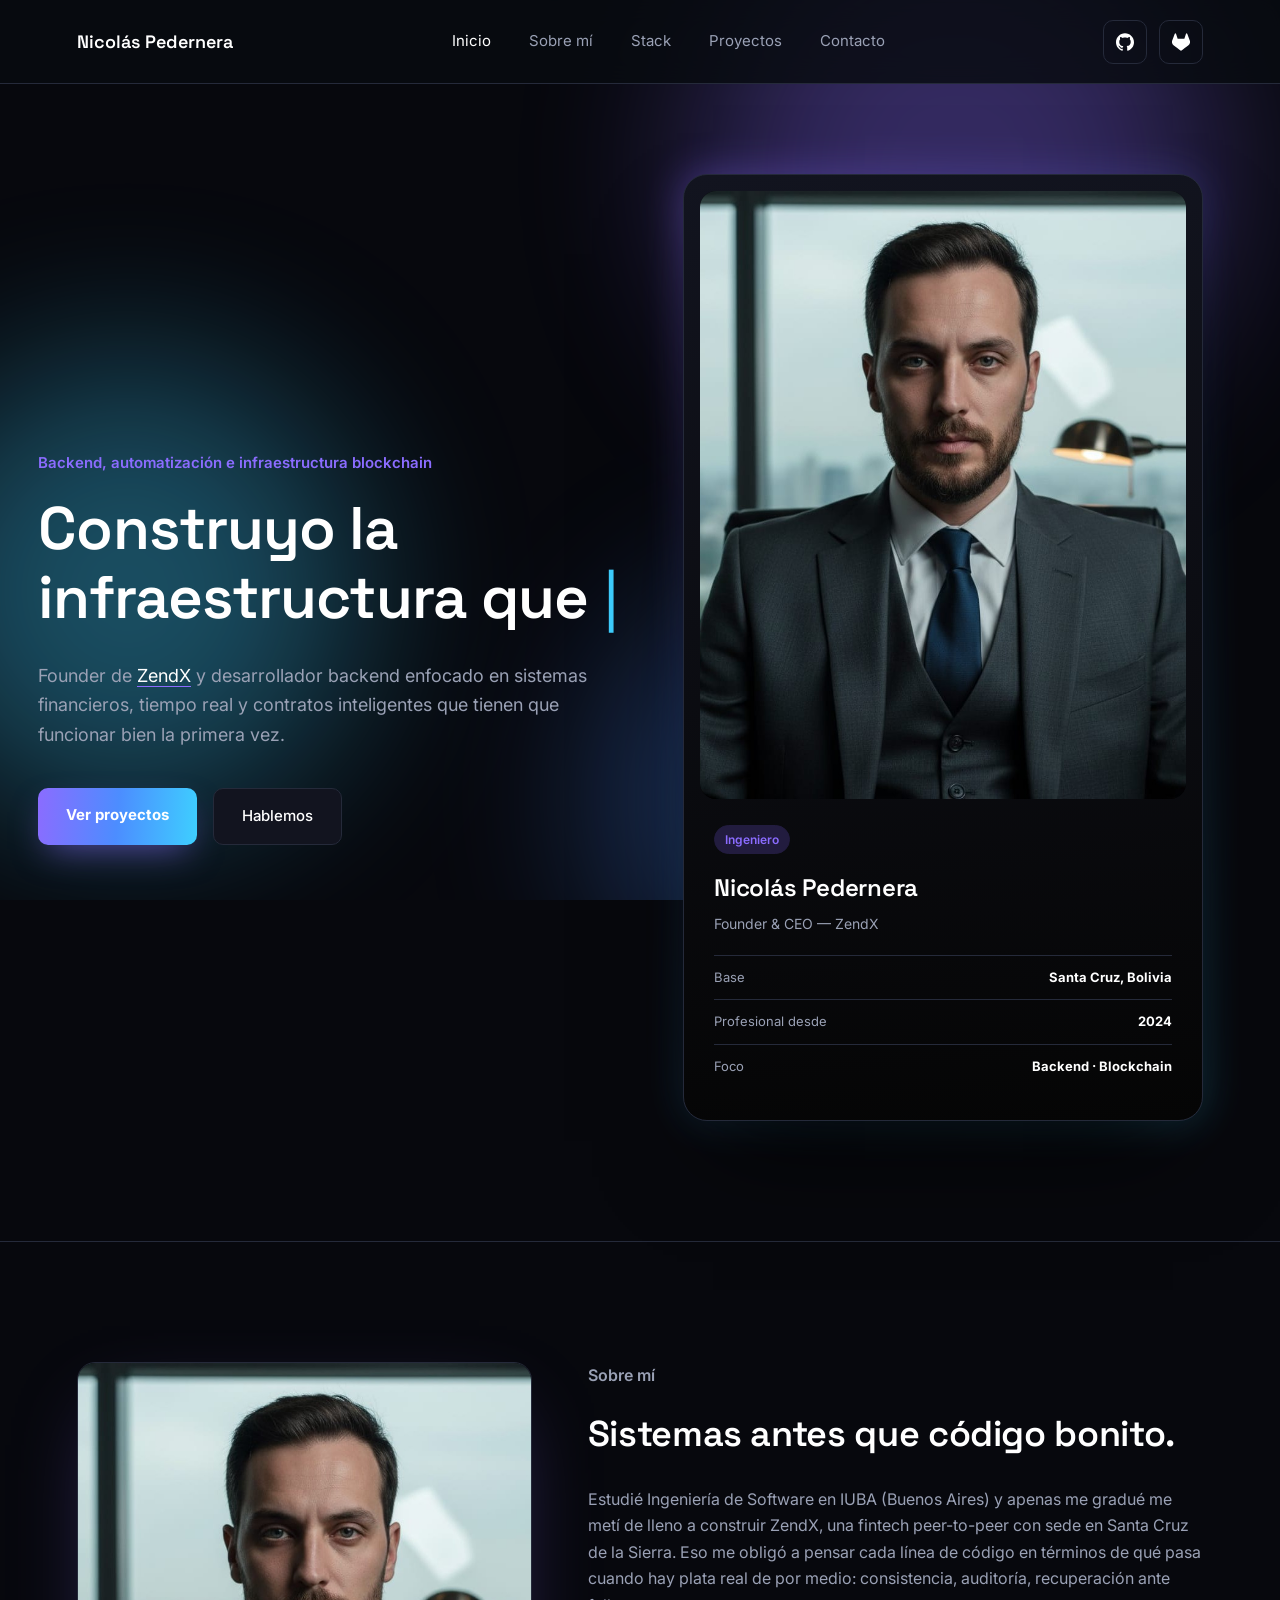
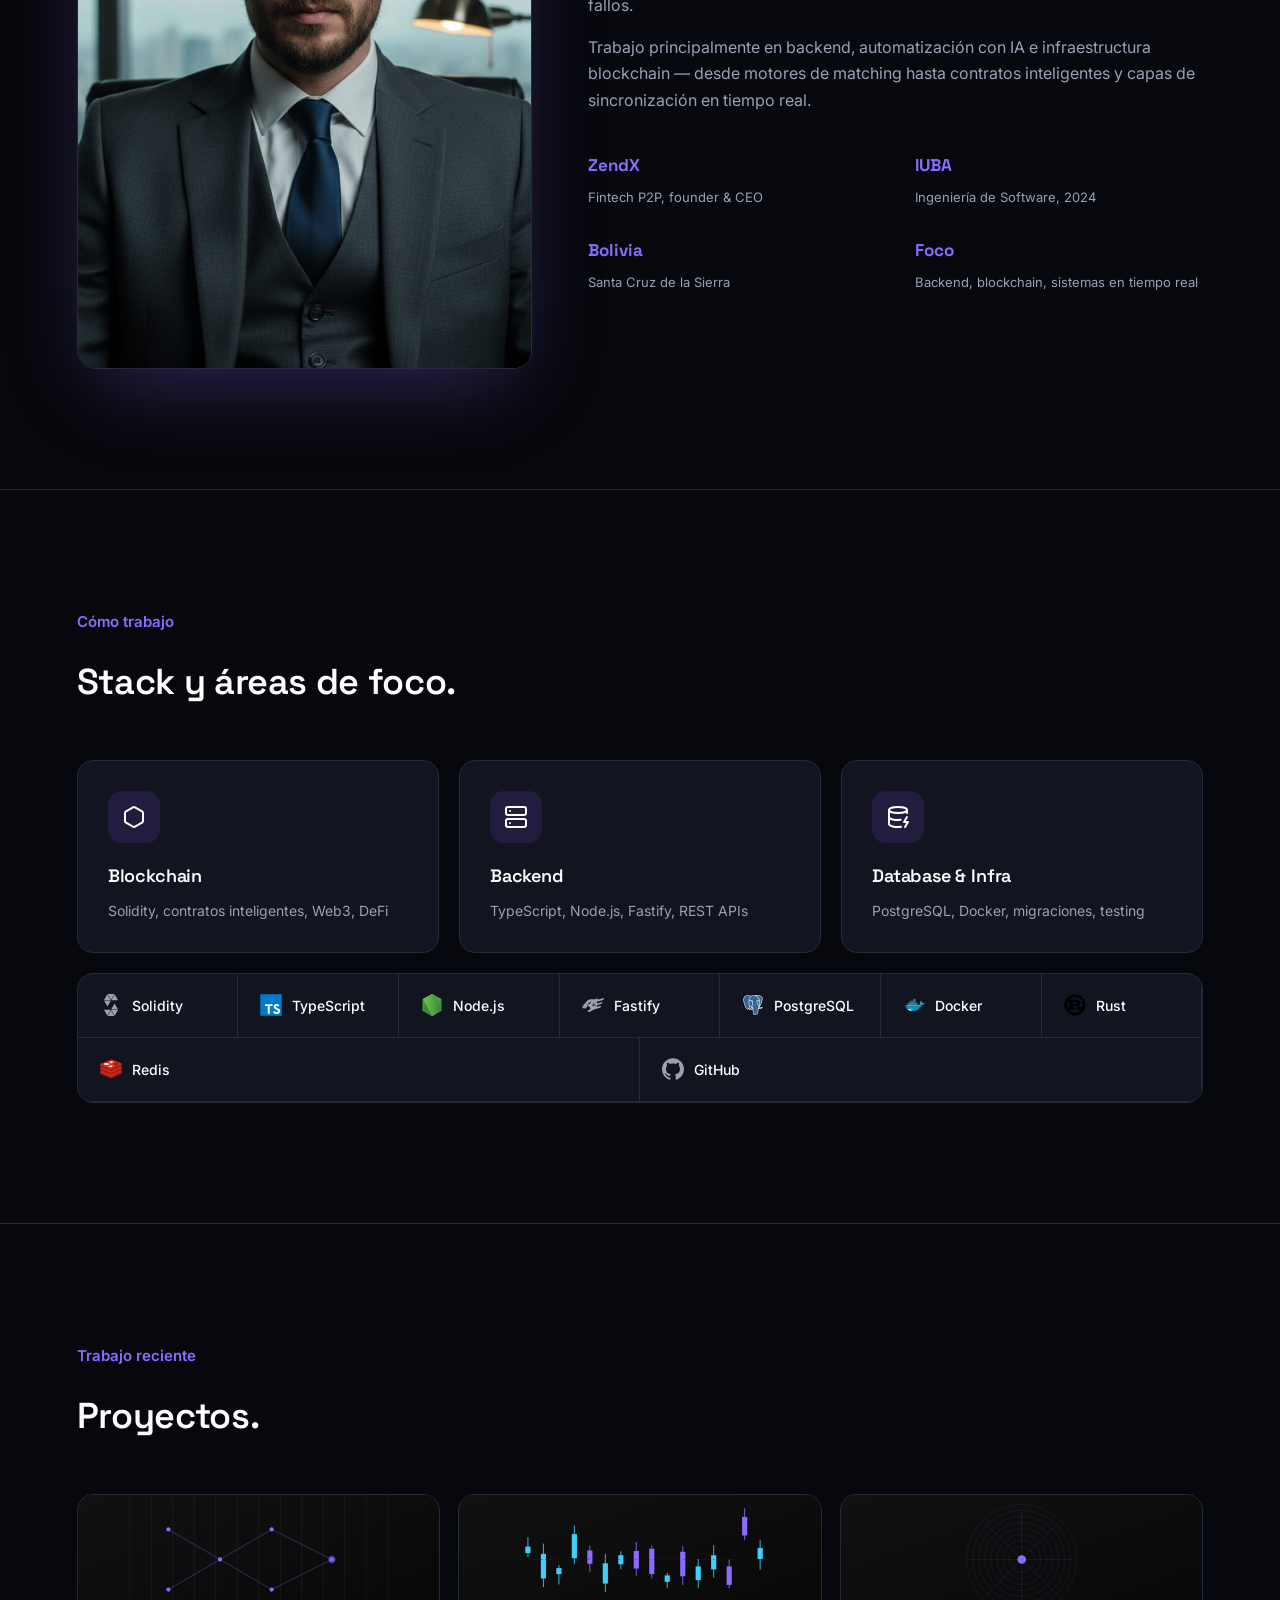
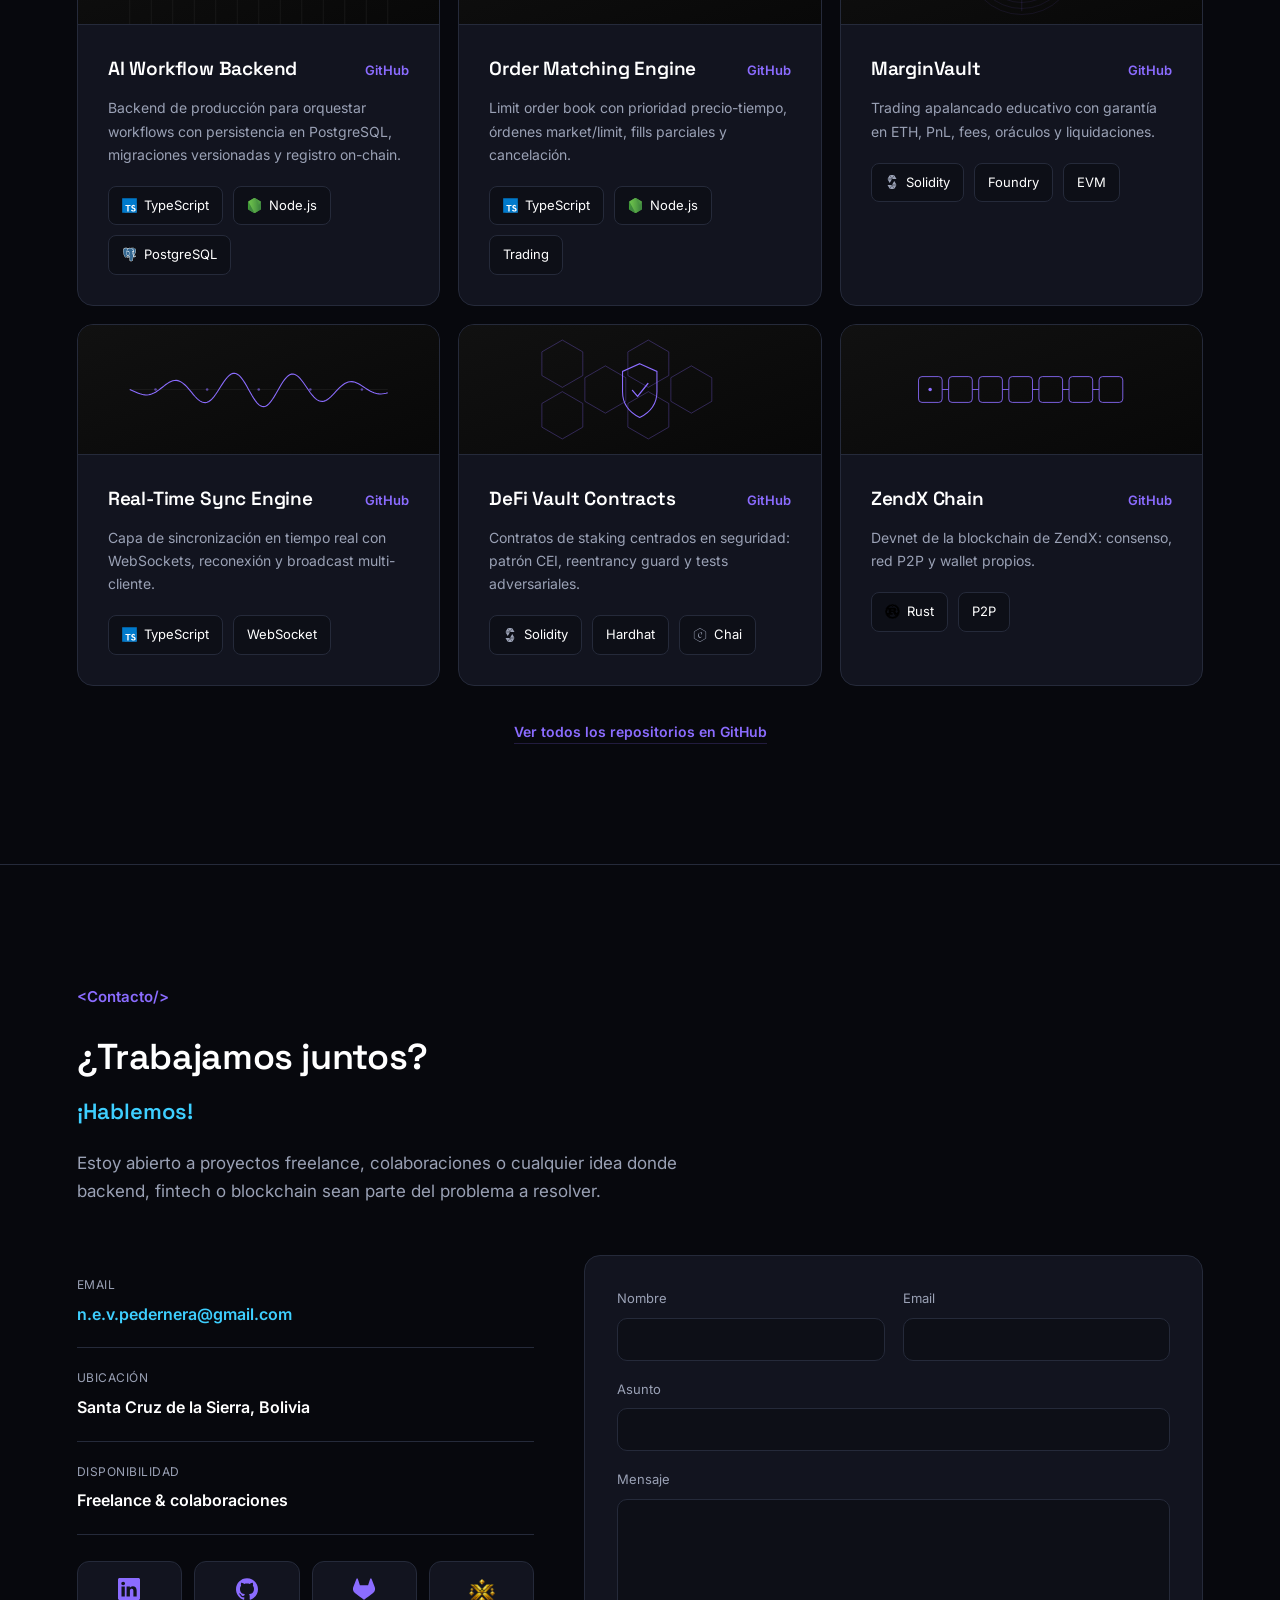
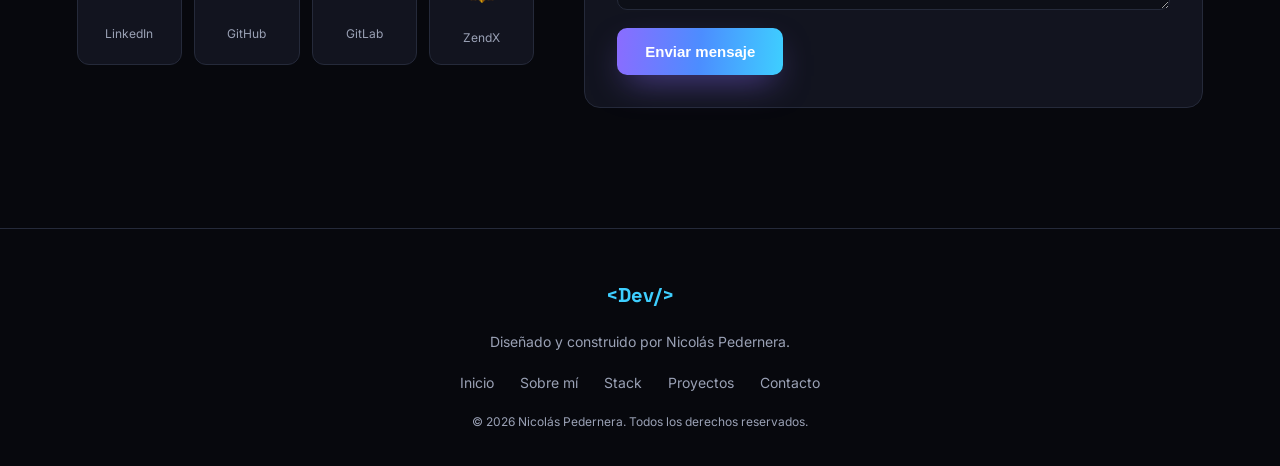
==== commit de1d5841: "Titulo mas grande con efecto typewriter e imagen hero mas grande" ====
--- a/index.html
+++ b/index.html
@@ -31,7 +31,7 @@
     <section id="inicio" class="hero section">
       <div class="hero-copy">
         <p class="kicker">Backend, automatización e infraestructura blockchain</p>
-        <h1>Construyo la infraestructura que <span>mueve el dinero.</span></h1>
+        <h1 id="typed-title" aria-label="Construyo la infraestructura que mueve el dinero."><span class="typed-a"></span><span class="typed-b"></span><span class="type-cursor" aria-hidden="true">|</span></h1>
         <p class="lede">Founder de <a href="https://zendx.finance" target="_blank" rel="noreferrer">ZendX</a> y desarrollador backend enfocado en sistemas financieros, tiempo real y contratos inteligentes que tienen que funcionar bien la primera vez.</p>
         <div class="actions">
           <a class="btn primary" href="#proyectos">Ver proyectos</a>
--- a/styles.css
+++ b/styles.css
@@ -47,9 +47,11 @@
 .kicker{font-size:15px;color:var(--accent);margin:0 0 18px;font-weight:600}
 
 /* hero */
-.hero{min-height:auto;display:grid;grid-template-columns:1.05fr 1.1fr;align-items:center;gap:40px;padding-top:90px;padding-left:2.5%}
-.hero h1{font-size:52px;line-height:1.18;letter-spacing:-.015em;max-width:none}
-.hero h1 span{background:linear-gradient(95deg,var(--accent),var(--accent-mid),var(--accent-2));-webkit-background-clip:text;background-clip:text;color:transparent;filter:drop-shadow(0 0 26px rgba(139,108,255,.4))}
+.hero{min-height:auto;display:grid;grid-template-columns:1.15fr 1fr;align-items:center;gap:40px;padding-top:90px;padding-left:3%}
+.hero h1{font-size:60px;line-height:1.16;letter-spacing:-.015em;max-width:none;min-height:2.32em}
+.hero h1 .typed-b{background:linear-gradient(95deg,var(--accent),var(--accent-mid),var(--accent-2));-webkit-background-clip:text;background-clip:text;color:transparent;filter:drop-shadow(0 0 26px rgba(139,108,255,.4))}
+.type-cursor{display:inline-block;color:var(--accent-2);font-weight:400;animation:blink .9s steps(1) infinite;margin-left:2px}
+@keyframes blink{0%,49%{opacity:1}50%,100%{opacity:0}}
 .hero .lede{max-width:580px;color:var(--muted);font-size:18px;margin:28px 0 0}
 .hero .lede a{color:var(--ink);border-bottom:1px solid var(--accent)}
 .actions{display:flex;gap:16px;margin-top:38px;flex-wrap:wrap}
@@ -59,7 +61,7 @@
 .btn.primary:hover{filter:brightness(1.08);transform:translateY(-2px)}
 
 /* id card */
-.id-card{position:relative;background:linear-gradient(175deg,var(--panel),#050505);border:1px solid var(--line);border-radius:24px;padding:16px;max-width:480px;width:100%;margin-left:auto;margin-right:0;box-shadow:0 50px 100px -30px rgba(0,0,0,.8)}
+.id-card{position:relative;background:linear-gradient(175deg,var(--panel),#050505);border:1px solid var(--line);border-radius:24px;padding:16px;max-width:520px;width:100%;margin-left:auto;margin-right:0;box-shadow:0 50px 100px -30px rgba(0,0,0,.8)}
 .id-glow{position:absolute;inset:-3px;border-radius:26px;background:linear-gradient(140deg,rgba(139,108,255,.55),rgba(76,141,255,.15) 45%,rgba(62,207,255,.35));z-index:-1;filter:blur(20px);opacity:.75}
 .id-photo{width:100%;aspect-ratio:4/5;border-radius:16px;overflow:hidden;background:#000}
 .id-photo img{width:100%;height:100%;object-fit:cover;object-position:top center}
@@ -148,7 +150,7 @@
 }
 @media(max-width:980px){
   .hero{grid-template-columns:1fr;gap:50px;padding-left:6%}
-  .id-card{margin:0 auto;max-width:420px}
+  .id-card{margin:0 auto;max-width:460px}
   .about{grid-template-columns:1fr}
   .about-photo{position:static;max-width:320px;aspect-ratio:4/5}
   .cat-grid{grid-template-columns:1fr}
@@ -157,7 +159,7 @@
 }
 @media(max-width:640px){
   .nav nav{display:none}
-  .hero h1{font-size:42px}
+  .hero h1{font-size:44px;min-height:2.5em}
   .about-facts{grid-template-columns:1fr}
   .contact-grid{grid-template-columns:1fr 1fr}
   .form-row{grid-template-columns:1fr}
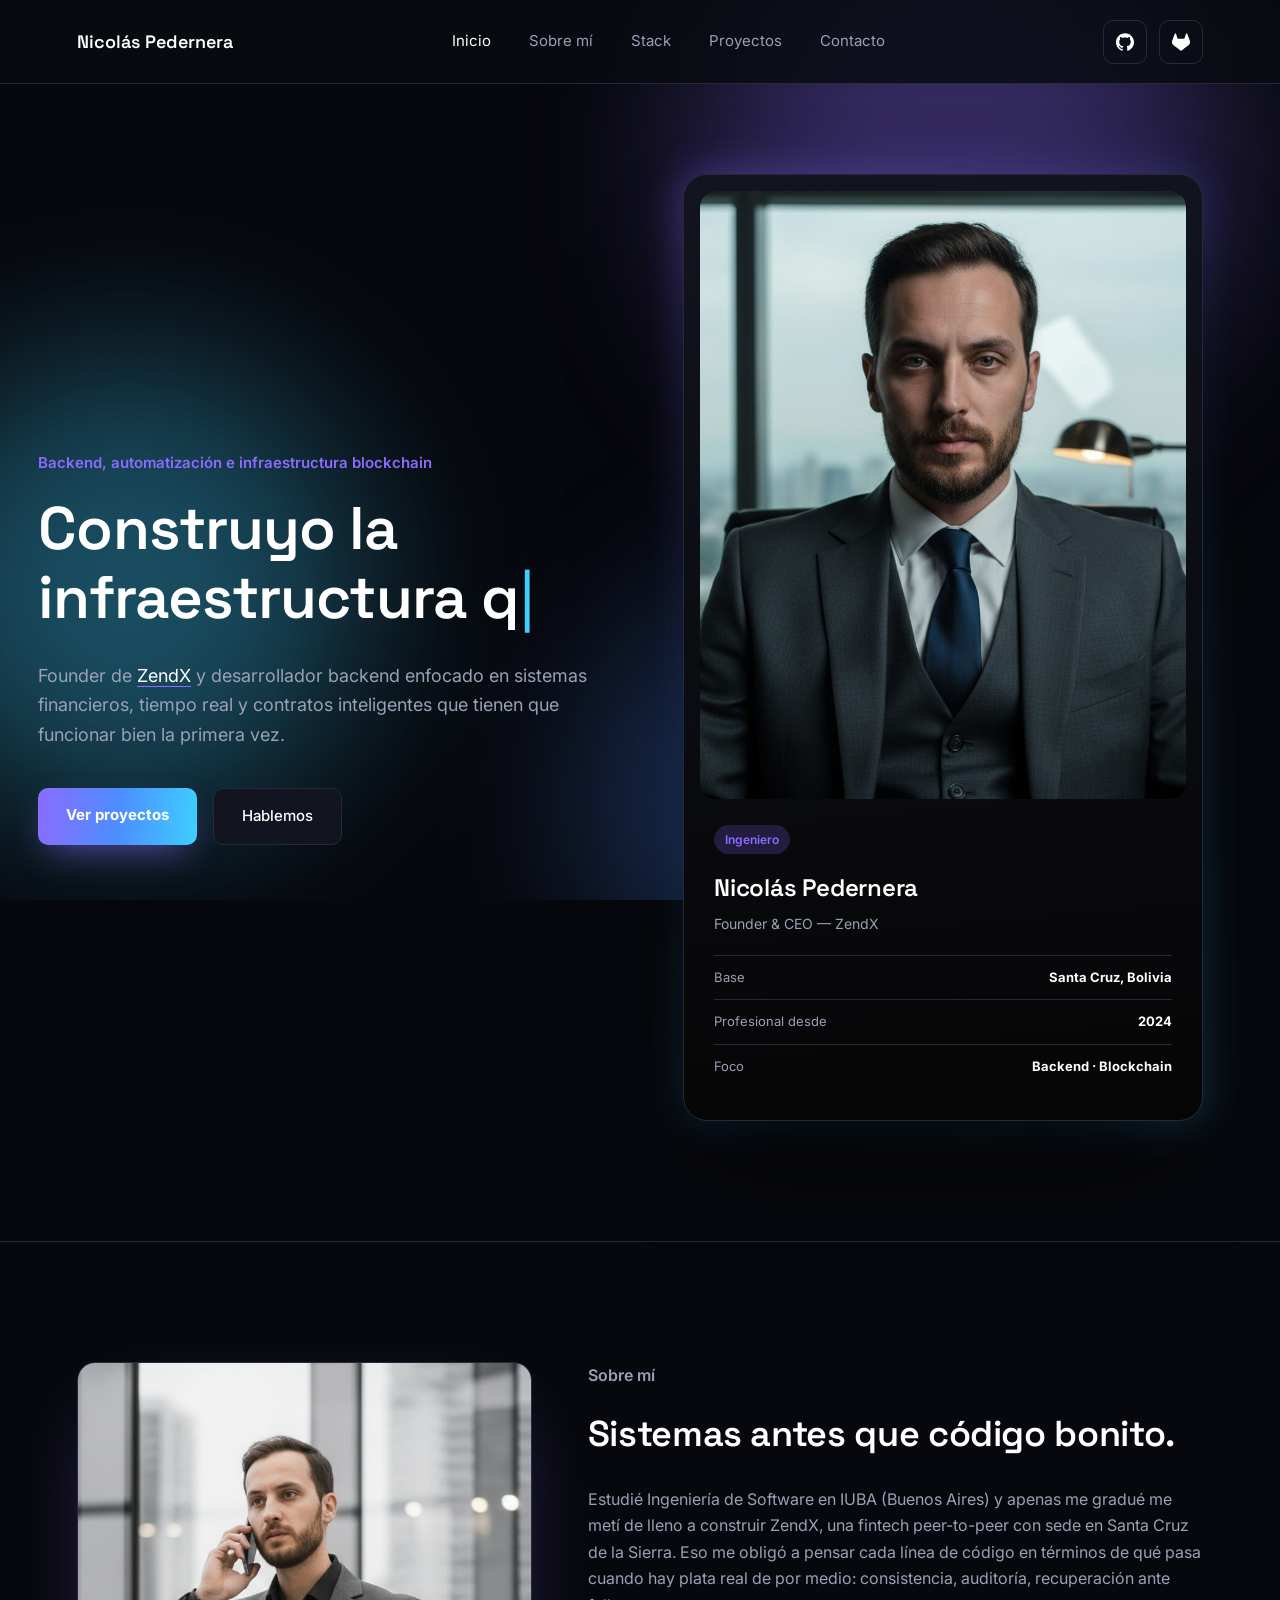
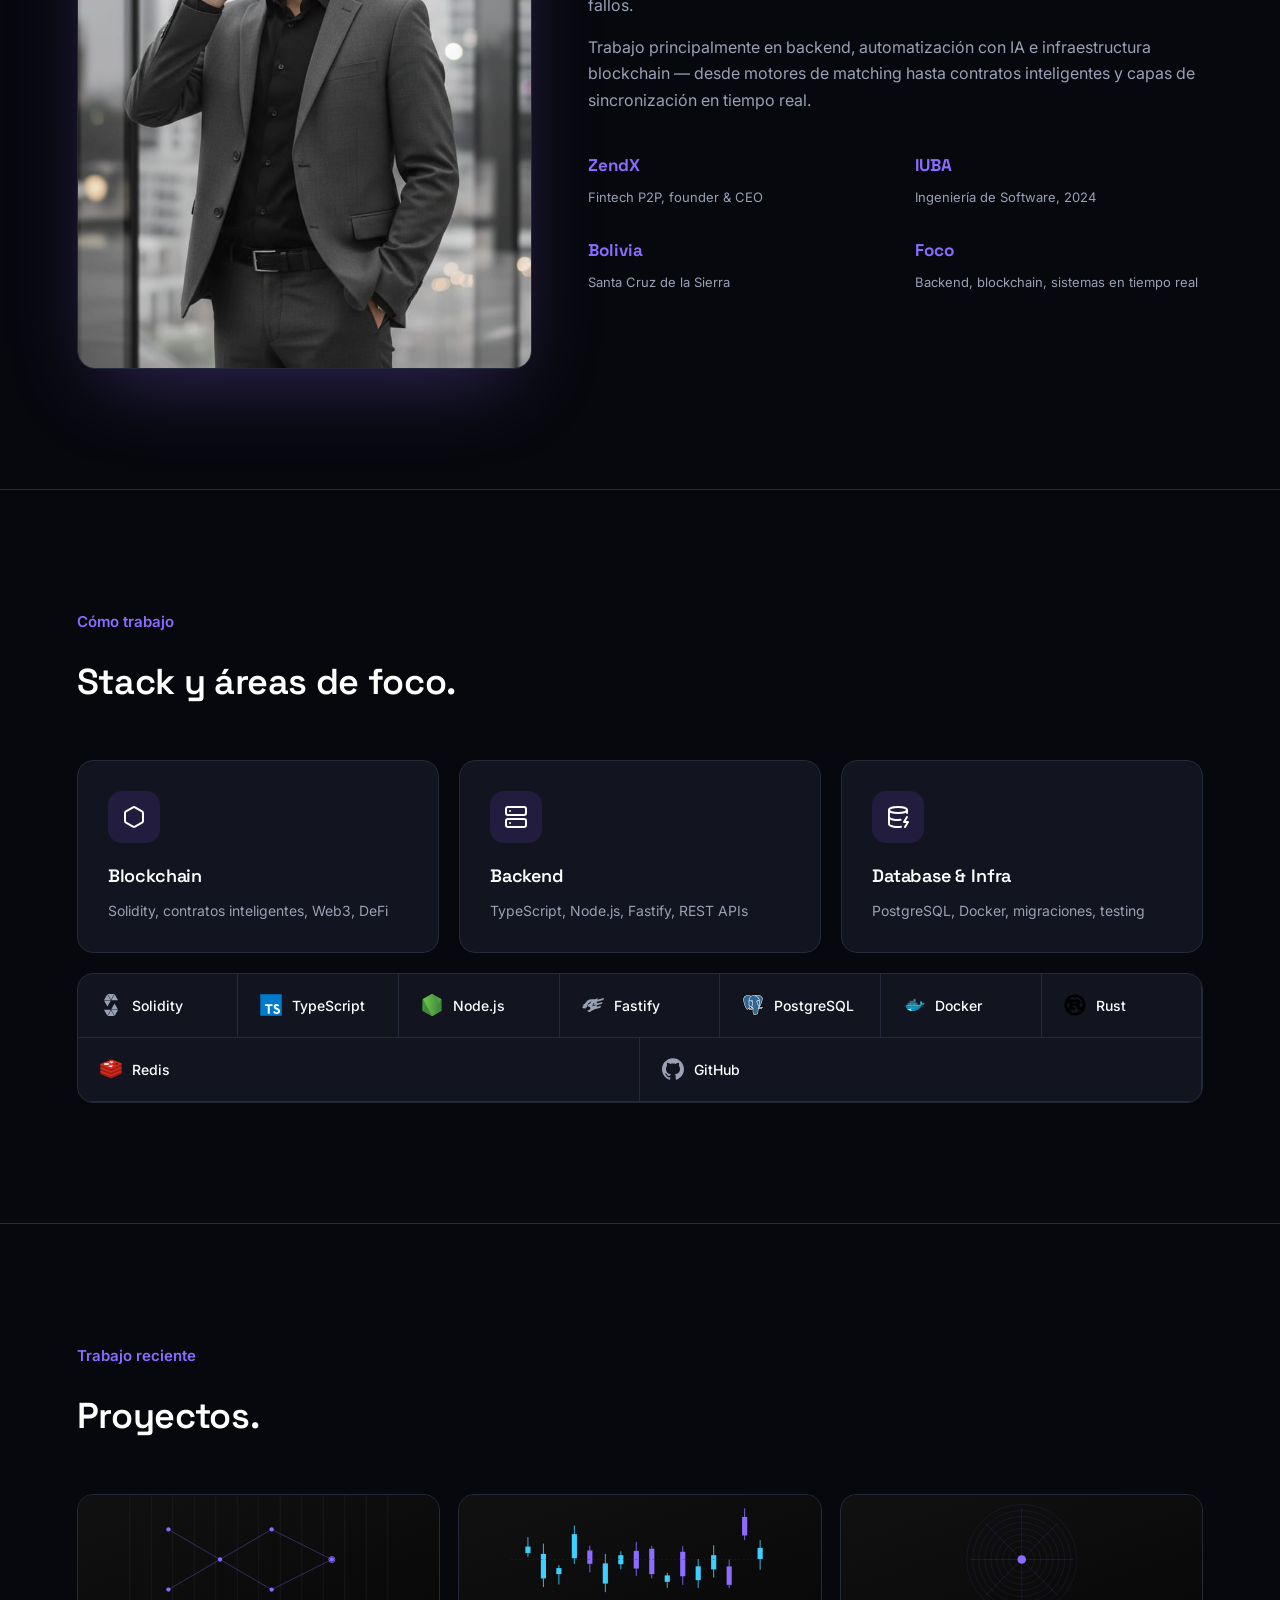
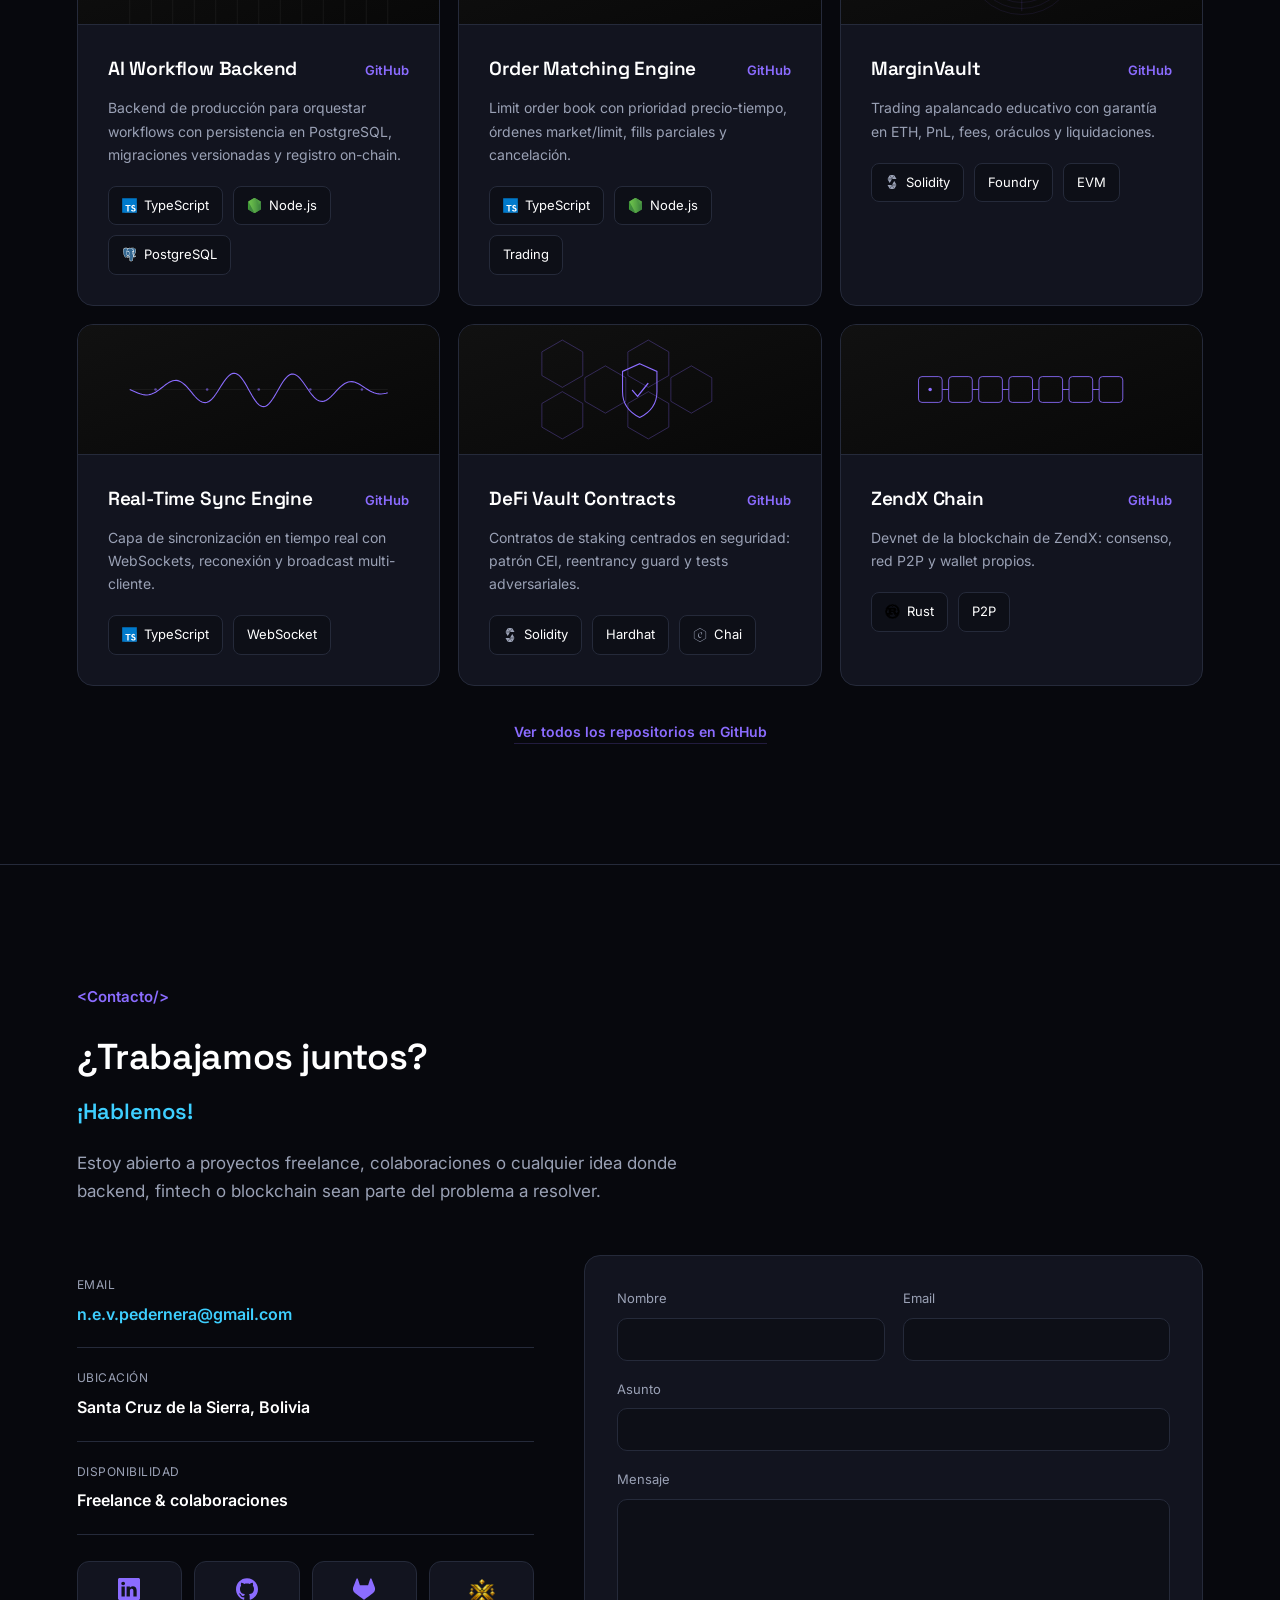
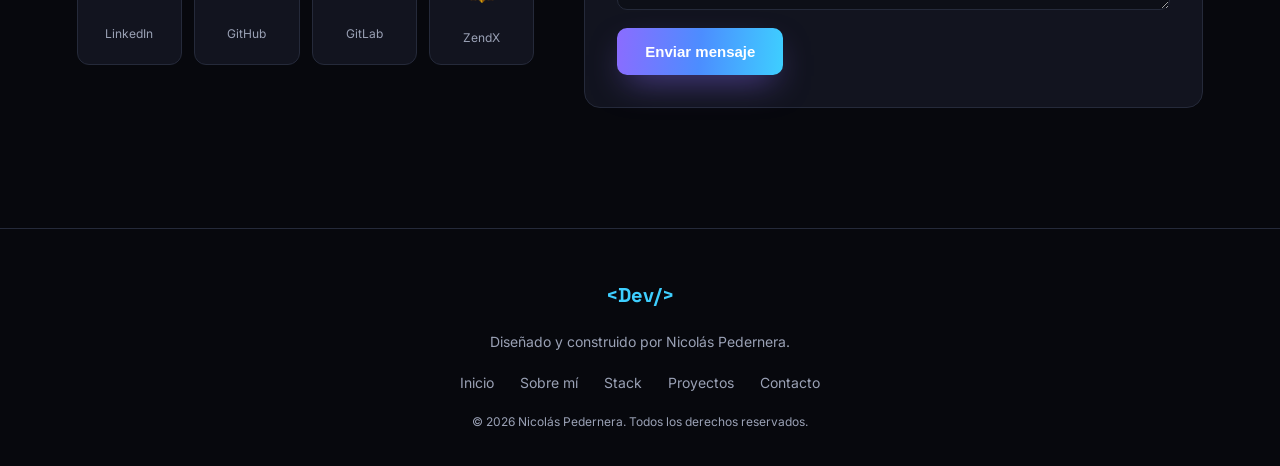
==== commit ecd12338: "Cambio de foto en seccion Sobre mi" ====
--- a/index.html
+++ b/index.html
@@ -53,7 +53,7 @@
     </section>
 
     <section id="sobre-mi" class="about section">
-      <div class="about-photo"><img src="assets/nicolas.jpg" alt="Nicolás Pedernera"></div>
+      <div class="about-photo"><img src="assets/nicolas-about.jpg" alt="Nicolás Pedernera"></div>
       <div class="about-text">
         <p class="kicker">Sobre mí</p>
         <h2>Sistemas antes que código bonito.</h2>
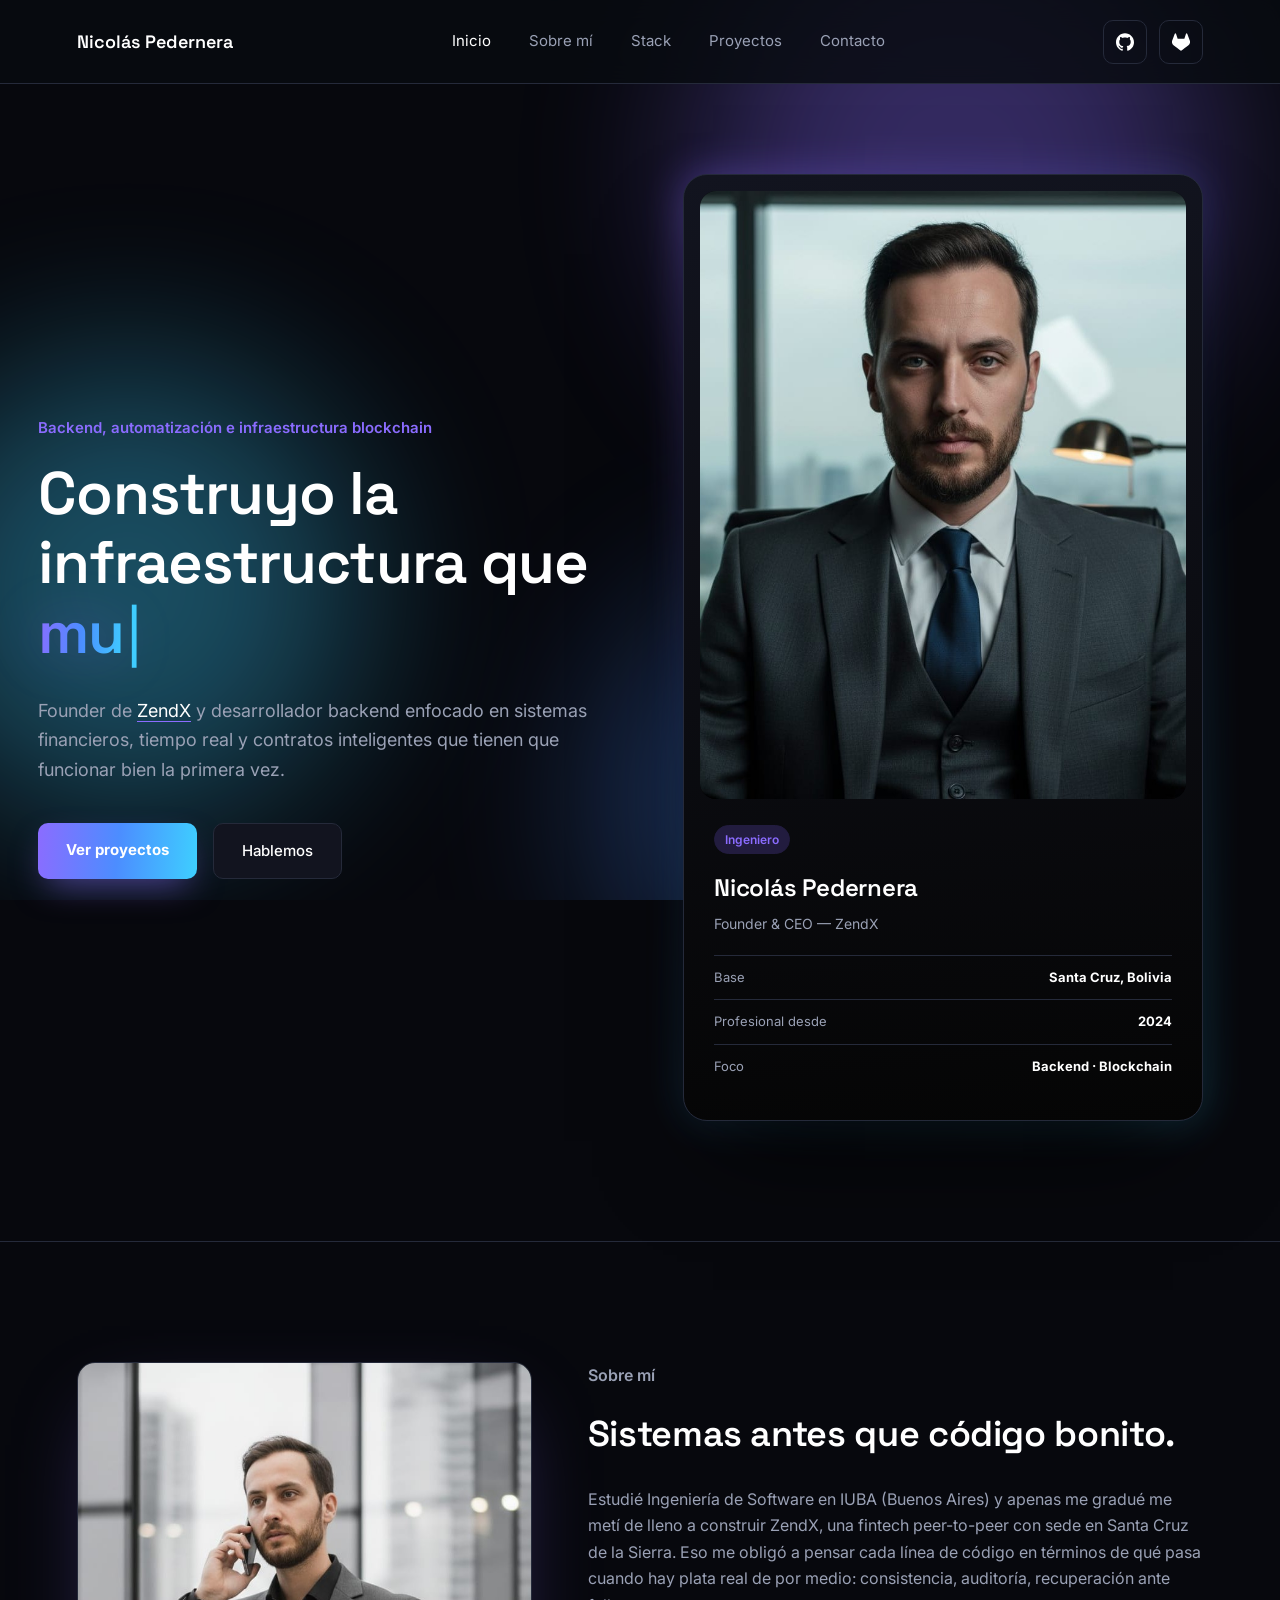
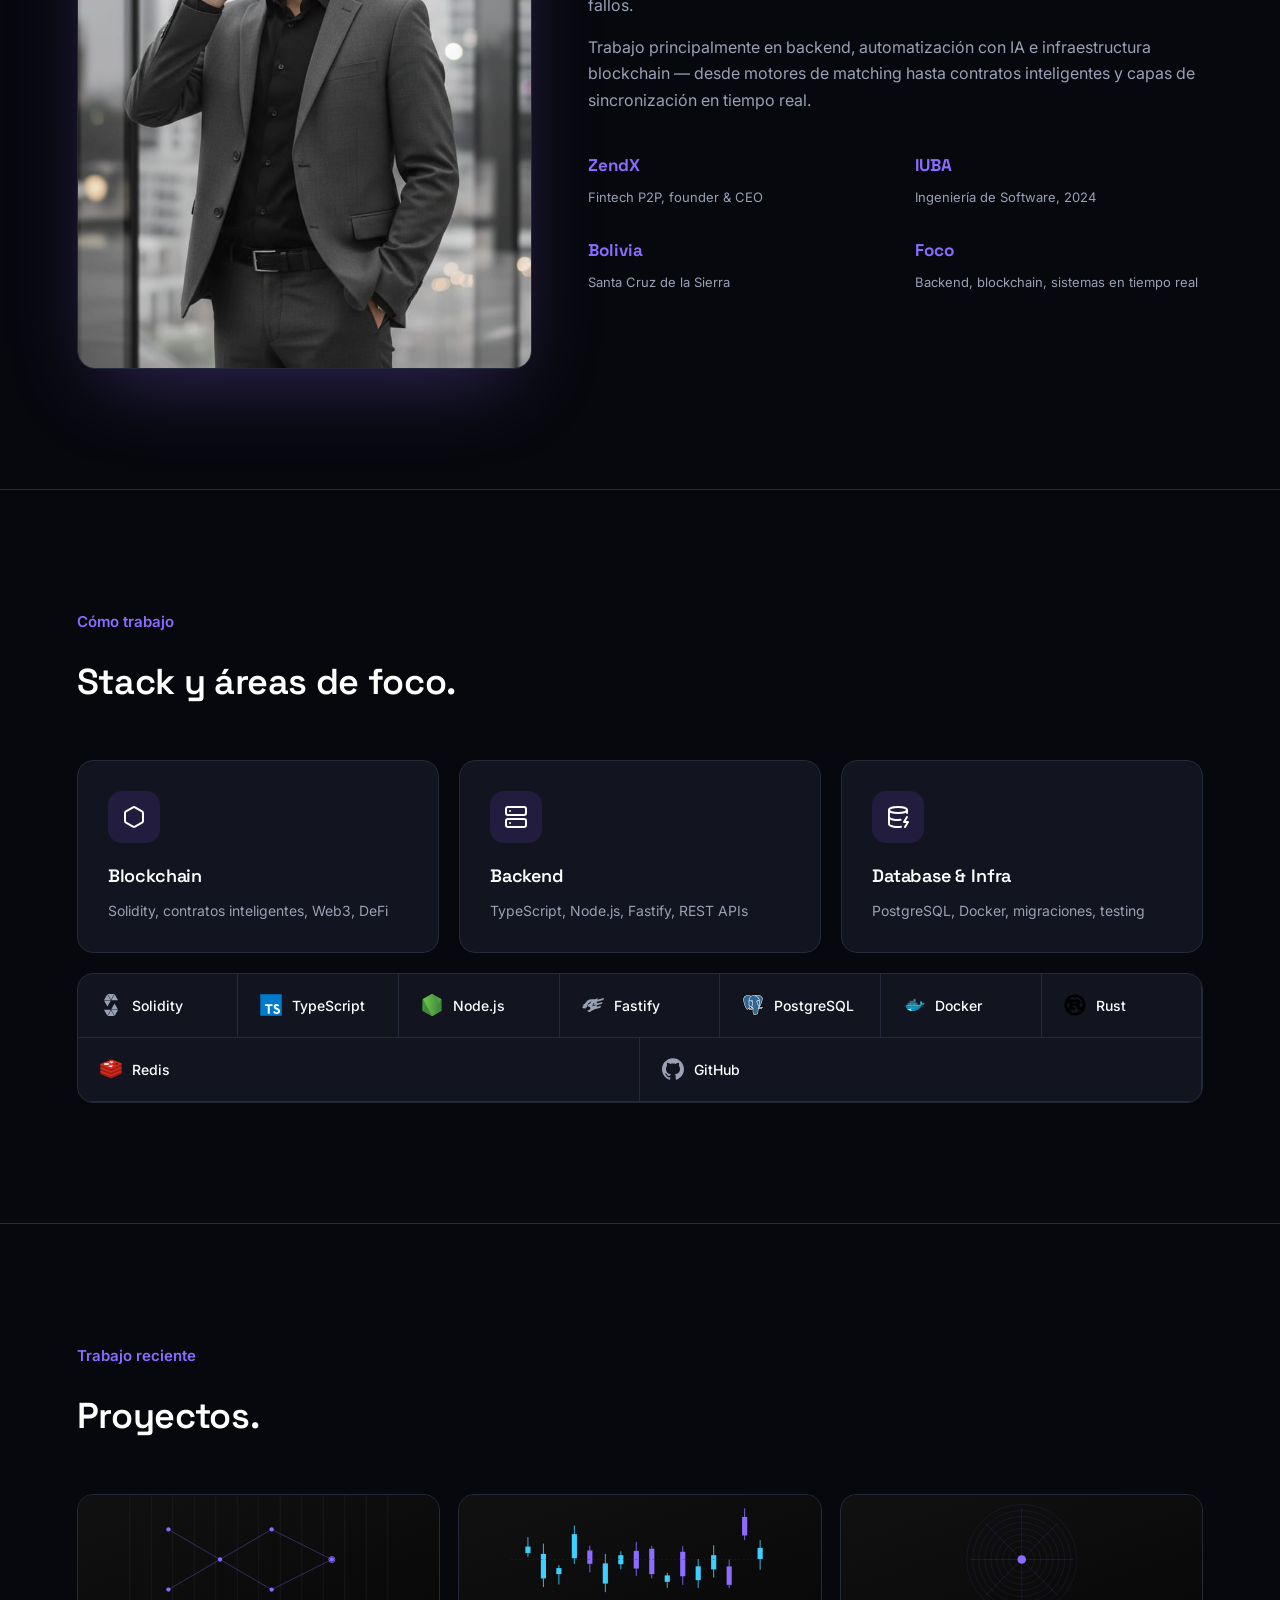
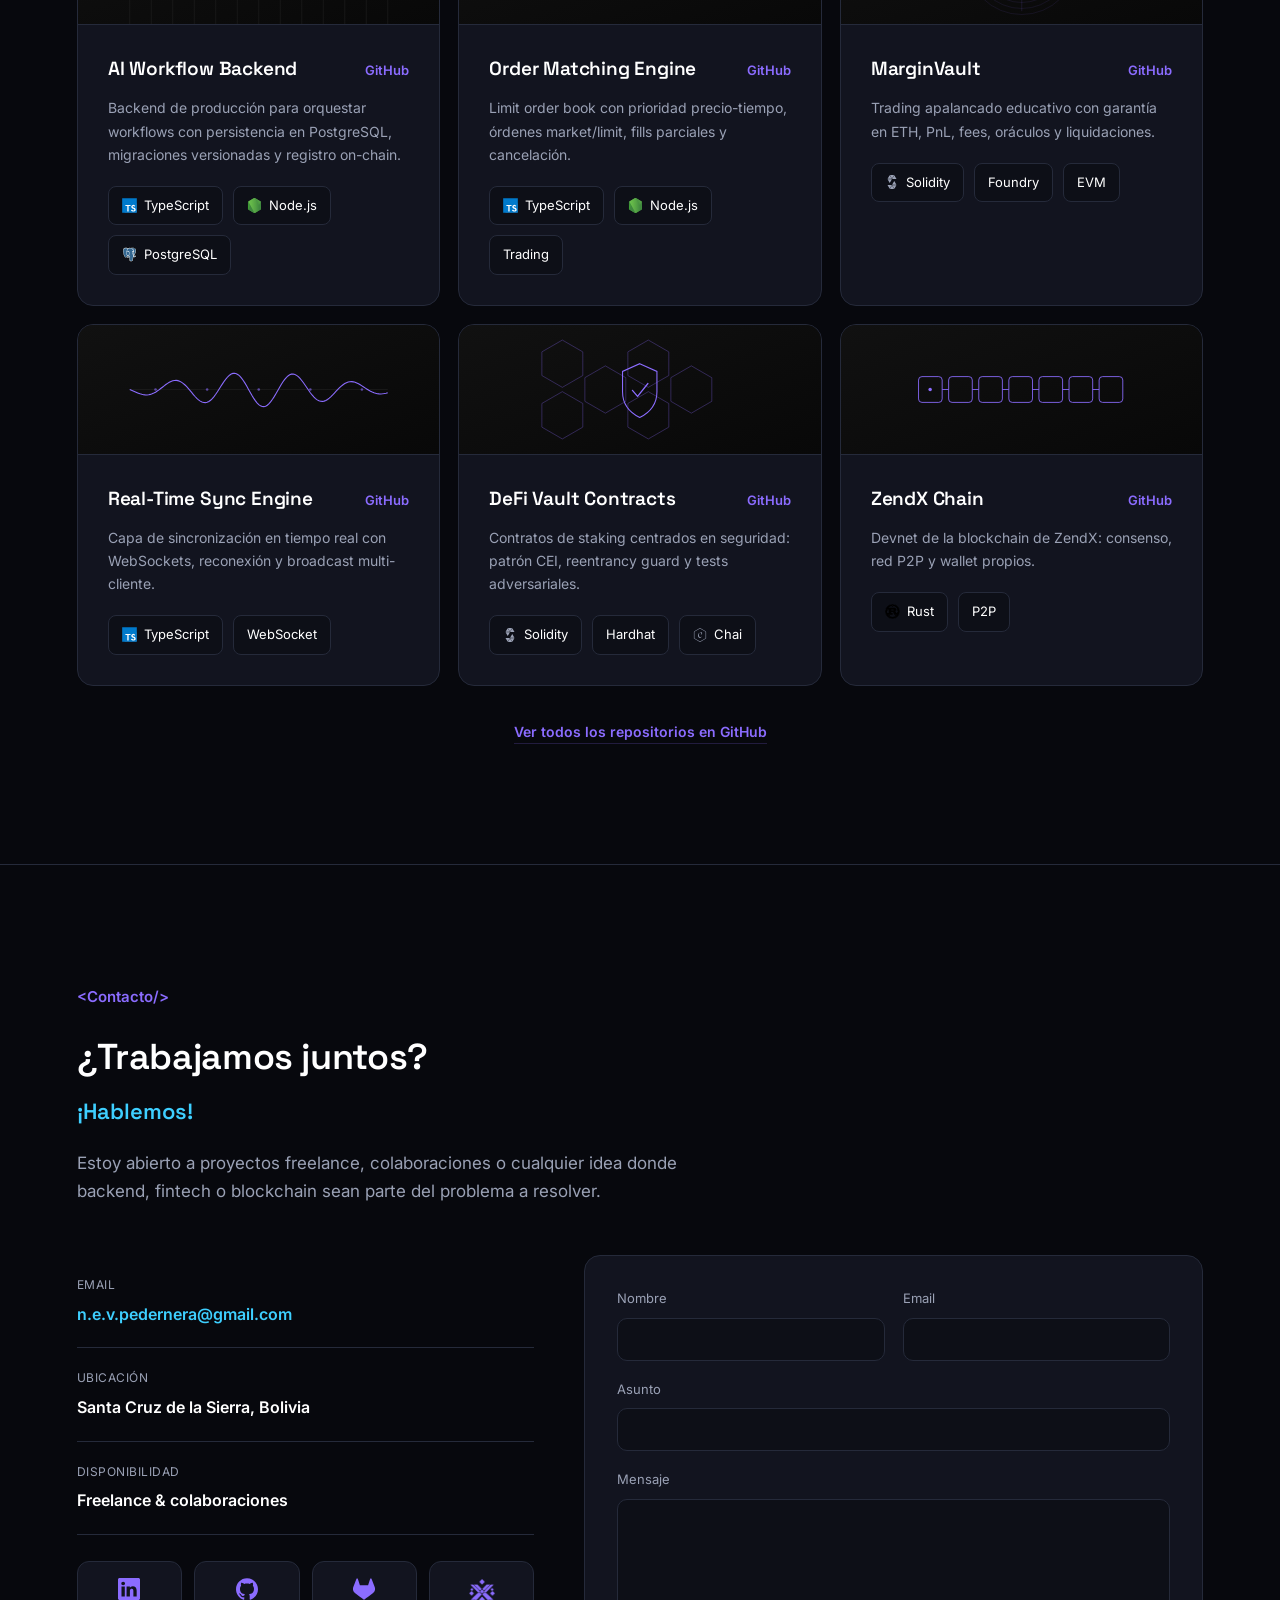
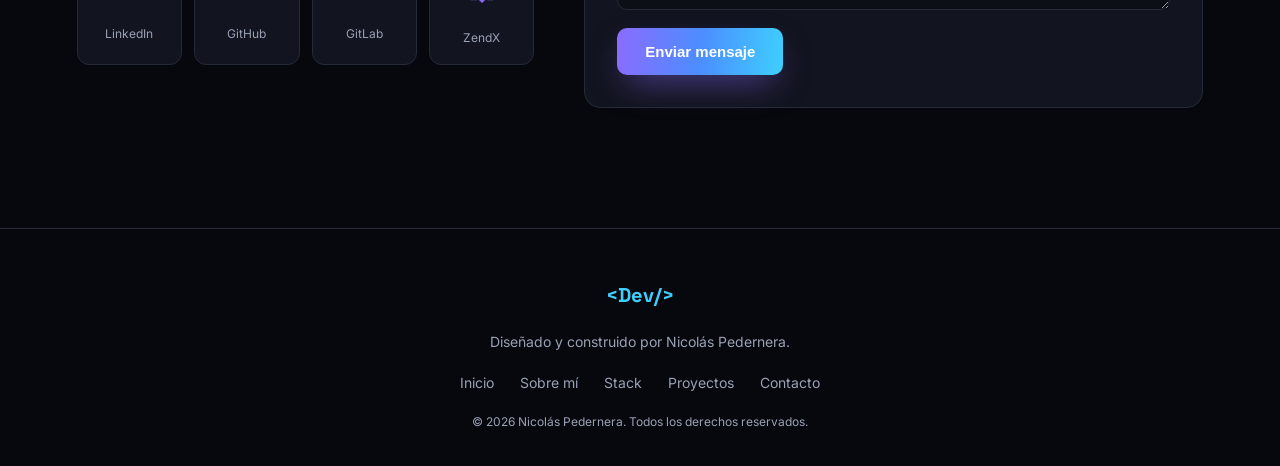
==== commit 69c719ba: "Icono ZendX alineado, paginas de detalle por proyecto y tarjetas clickeables" ====
--- a/index.html
+++ b/index.html
@@ -153,7 +153,7 @@
       <p class="kicker">Trabajo reciente</p>
       <h2>Proyectos.</h2>
       <div class="project-list">
-        <article class="project">
+        <article class="project" data-href="proyectos/ai-workflow-backend.html" tabindex="0" role="link" aria-label="Ver detalle del proyecto">
           <div class="project-banner"><svg viewBox="0 0 600 300" xmlns="http://www.w3.org/2000/svg"><line x1="0" y1="0" x2="0" y2="300" stroke="#2a2a2a" stroke-width="1"/><line x1="50" y1="0" x2="50" y2="300" stroke="#2a2a2a" stroke-width="1"/><line x1="100" y1="0" x2="100" y2="300" stroke="#2a2a2a" stroke-width="1"/><line x1="150" y1="0" x2="150" y2="300" stroke="#2a2a2a" stroke-width="1"/><line x1="200" y1="0" x2="200" y2="300" stroke="#2a2a2a" stroke-width="1"/><line x1="250" y1="0" x2="250" y2="300" stroke="#2a2a2a" stroke-width="1"/><line x1="300" y1="0" x2="300" y2="300" stroke="#2a2a2a" stroke-width="1"/><line x1="350" y1="0" x2="350" y2="300" stroke="#2a2a2a" stroke-width="1"/><line x1="400" y1="0" x2="400" y2="300" stroke="#2a2a2a" stroke-width="1"/><line x1="450" y1="0" x2="450" y2="300" stroke="#2a2a2a" stroke-width="1"/><line x1="500" y1="0" x2="500" y2="300" stroke="#2a2a2a" stroke-width="1"/><line x1="550" y1="0" x2="550" y2="300" stroke="#2a2a2a" stroke-width="1"/><line x1="600" y1="0" x2="600" y2="300" stroke="#2a2a2a" stroke-width="1"/><line x1="90" y1="80" x2="210" y2="150" stroke="#8B6CFF" stroke-width="1.4" opacity="0.55"/><line x1="90" y1="220" x2="210" y2="150" stroke="#8B6CFF" stroke-width="1.4" opacity="0.55"/><line x1="210" y1="150" x2="330" y2="80" stroke="#8B6CFF" stroke-width="1.4" opacity="0.55"/><line x1="210" y1="150" x2="330" y2="220" stroke="#8B6CFF" stroke-width="1.4" opacity="0.55"/><line x1="330" y1="80" x2="470" y2="150" stroke="#8B6CFF" stroke-width="1.4" opacity="0.55"/><line x1="330" y1="220" x2="470" y2="150" stroke="#8B6CFF" stroke-width="1.4" opacity="0.55"/><circle cx="90" cy="80" r="5" fill="#8B6CFF"/><circle cx="210" cy="150" r="5" fill="#8B6CFF"/><circle cx="90" cy="220" r="5" fill="#8B6CFF"/><circle cx="330" cy="80" r="5" fill="#8B6CFF"/><circle cx="330" cy="220" r="5" fill="#8B6CFF"/><circle cx="470" cy="150" r="5" fill="#8B6CFF"/><circle cx="470" cy="150" r="7" fill="none" stroke="#8B6CFF" stroke-width="2"/></svg></div>
           <div class="project-body">
             <div class="project-head">
@@ -165,7 +165,7 @@
 Node.js</span><span><svg class="tag-icon-color" xmlns="http://www.w3.org/2000/svg" viewBox="0 0 128 128"><path d="M93.809 92.112c.785-6.533.55-7.492 5.416-6.433l1.235.108c3.742.17 8.637-.602 11.513-1.938 6.191-2.873 9.861-7.668 3.758-6.409-13.924 2.873-14.881-1.842-14.881-1.842 14.703-21.815 20.849-49.508 15.543-56.287-14.47-18.489-39.517-9.746-39.936-9.52l-.134.025c-2.751-.571-5.83-.912-9.289-.968-6.301-.104-11.082 1.652-14.709 4.402 0 0-44.683-18.409-42.604 23.151.442 8.841 12.672 66.898 27.26 49.362 5.332-6.412 10.484-11.834 10.484-11.834 2.558 1.699 5.622 2.567 8.834 2.255l.249-.212c-.078.796-.044 1.575.099 2.497-3.757 4.199-2.653 4.936-10.166 6.482-7.602 1.566-3.136 4.355-.221 5.084 3.535.884 11.712 2.136 17.238-5.598l-.22.882c1.474 1.18 1.375 8.477 1.583 13.69.209 5.214.558 10.079 1.621 12.948 1.063 2.868 2.317 10.256 12.191 8.14 8.252-1.764 14.561-4.309 15.136-27.985"/><path d="M75.458 125.256c-4.367 0-7.211-1.689-8.938-3.32-2.607-2.46-3.641-5.629-4.259-7.522l-.267-.79c-1.244-3.358-1.666-8.193-1.916-14.419-.038-.935-.064-1.898-.093-2.919-.021-.747-.047-1.684-.085-2.664a18.8 18.8 0 01-4.962 1.568c-3.079.526-6.389.356-9.84-.507-2.435-.609-4.965-1.871-6.407-3.82-4.203 3.681-8.212 3.182-10.396 2.453-3.853-1.285-7.301-4.896-10.542-11.037-2.309-4.375-4.542-10.075-6.638-16.943-3.65-11.96-5.969-24.557-6.175-28.693C4.292 23.698 7.777 14.44 15.296 9.129 27.157.751 45.128 5.678 51.68 7.915c4.402-2.653 9.581-3.944 15.433-3.851 3.143.051 6.136.327 8.916.823 2.9-.912 8.628-2.221 15.185-2.139 12.081.144 22.092 4.852 28.949 13.615 4.894 6.252 2.474 19.381.597 26.651-2.642 10.226-7.271 21.102-12.957 30.57 1.544.011 3.781-.174 6.961-.831 6.274-1.295 8.109 2.069 8.607 3.575 1.995 6.042-6.677 10.608-9.382 11.864-3.466 1.609-9.117 2.589-13.745 2.377l-.202-.013-1.216-.107-.12 1.014-.116.991c-.311 11.999-2.025 19.598-5.552 24.619-3.697 5.264-8.835 6.739-13.361 7.709-1.544.33-2.947.474-4.219.474zm-9.19-43.671c2.819 2.256 3.066 6.501 3.287 14.434.028.99.054 1.927.089 2.802.106 2.65.355 8.855 1.327 11.477.137.371.26.747.39 1.146 1.083 3.316 1.626 4.979 6.309 3.978 3.931-.843 5.952-1.599 7.534-3.851 2.299-3.274 3.585-9.86 3.821-19.575l4.783.116-4.75-.57.14-1.186c.455-3.91.783-6.734 3.396-8.602 2.097-1.498 4.486-1.353 6.389-1.01-2.091-1.58-2.669-3.433-2.823-4.193l-.399-1.965 1.121-1.663c6.457-9.58 11.781-21.354 14.609-32.304 2.906-11.251 2.02-17.226 1.134-18.356-11.729-14.987-32.068-8.799-34.192-8.097l-.359.194-1.8.335-.922-.191c-2.542-.528-5.366-.82-8.393-.869-4.756-.08-8.593 1.044-11.739 3.431l-2.183 1.655-2.533-1.043c-5.412-2.213-21.308-6.662-29.696-.721-4.656 3.298-6.777 9.76-6.305 19.207.156 3.119 2.275 14.926 5.771 26.377 4.831 15.825 9.221 21.082 11.054 21.693.32.108 1.15-.537 1.976-1.529a270.708 270.708 0 0110.694-12.07l2.77-2.915 3.349 2.225c1.35.897 2.839 1.406 4.368 1.502l7.987-6.812-1.157 11.808c-.026.265-.039.626.065 1.296l.348 2.238-1.51 1.688-.174.196 4.388 2.025 1.836-2.301z"/><path fill="#336791" d="M115.731 77.44c-13.925 2.873-14.882-1.842-14.882-1.842 14.703-21.816 20.849-49.51 15.545-56.287C101.924.823 76.875 9.566 76.457 9.793l-.135.024c-2.751-.571-5.83-.911-9.291-.967-6.301-.103-11.08 1.652-14.707 4.402 0 0-44.684-18.408-42.606 23.151.442 8.842 12.672 66.899 27.26 49.363 5.332-6.412 10.483-11.834 10.483-11.834 2.559 1.699 5.622 2.567 8.833 2.255l.25-.212c-.078.796-.042 1.575.1 2.497-3.758 4.199-2.654 4.936-10.167 6.482-7.602 1.566-3.136 4.355-.22 5.084 3.534.884 11.712 2.136 17.237-5.598l-.221.882c1.473 1.18 2.507 7.672 2.334 13.557-.174 5.885-.29 9.926.871 13.082 1.16 3.156 2.316 10.256 12.192 8.14 8.252-1.768 12.528-6.351 13.124-13.995.422-5.435 1.377-4.631 1.438-9.49l.767-2.3c.884-7.367.14-9.743 5.225-8.638l1.235.108c3.742.17 8.639-.602 11.514-1.938 6.19-2.871 9.861-7.667 3.758-6.408z"/><path fill="#fff" d="M75.957 122.307c-8.232 0-10.84-6.519-11.907-9.185-1.562-3.907-1.899-19.069-1.551-31.503a1.59 1.59 0 011.64-1.55 1.594 1.594 0 011.55 1.639c-.401 14.341.168 27.337 1.324 30.229 1.804 4.509 4.54 8.453 12.275 6.796 7.343-1.575 10.093-4.359 11.318-11.46.94-5.449 2.799-20.951 3.028-24.01a1.593 1.593 0 011.71-1.472 1.597 1.597 0 011.472 1.71c-.239 3.185-2.089 18.657-3.065 24.315-1.446 8.387-5.185 12.191-13.794 14.037-1.463.313-2.792.453-4 .454zM31.321 90.466a6.71 6.71 0 01-2.116-.35c-5.347-1.784-10.44-10.492-15.138-25.885-3.576-11.717-5.842-23.947-6.041-27.922-.589-11.784 2.445-20.121 9.02-24.778 13.007-9.216 34.888-.44 35.813-.062a1.596 1.596 0 01-1.207 2.955c-.211-.086-21.193-8.492-32.768-.285-5.622 3.986-8.203 11.392-7.672 22.011.167 3.349 2.284 15.285 5.906 27.149 4.194 13.742 8.967 22.413 13.096 23.79.648.216 2.62.873 5.439-2.517A245.272 245.272 0 0145.88 73.046a1.596 1.596 0 012.304 2.208c-.048.05-4.847 5.067-10.077 11.359-2.477 2.979-4.851 3.853-6.786 3.853zm69.429-13.445a1.596 1.596 0 01-1.322-2.487c14.863-22.055 20.08-48.704 15.612-54.414-5.624-7.186-13.565-10.939-23.604-11.156-7.433-.16-13.341 1.738-14.307 2.069l-.243.099c-.971.305-1.716-.227-1.997-.849a1.6 1.6 0 01.631-2.025c.046-.027.192-.089.429-.176l-.021.006.021-.007c1.641-.601 7.639-2.4 15.068-2.315 11.108.118 20.284 4.401 26.534 12.388 2.957 3.779 2.964 12.485.019 23.887-3.002 11.625-8.651 24.118-15.497 34.277-.306.457-.81.703-1.323.703zm.76 10.21c-2.538 0-4.813-.358-6.175-1.174-1.4-.839-1.667-1.979-1.702-2.584-.382-6.71 3.32-7.878 5.208-8.411-.263-.398-.637-.866-1.024-1.349-1.101-1.376-2.609-3.26-3.771-6.078-.182-.44-.752-1.463-1.412-2.648-3.579-6.418-11.026-19.773-6.242-26.612 2.214-3.165 6.623-4.411 13.119-3.716C97.6 28.837 88.5 10.625 66.907 10.271c-6.494-.108-11.82 1.889-15.822 5.93-8.96 9.049-8.636 25.422-8.631 25.586a1.595 1.595 0 11-3.19.084c-.02-.727-.354-17.909 9.554-27.916C53.455 9.272 59.559 6.96 66.96 7.081c13.814.227 22.706 7.25 27.732 13.101 5.479 6.377 8.165 13.411 8.386 15.759.165 1.746-1.088 2.095-1.341 2.147l-.576.013c-6.375-1.021-10.465-.312-12.156 2.104-3.639 5.201 3.406 17.834 6.414 23.229.768 1.376 1.322 2.371 1.576 2.985.988 2.396 2.277 4.006 3.312 5.3.911 1.138 1.7 2.125 1.982 3.283.131.23 1.99 2.98 13.021.703 2.765-.57 4.423-.083 4.93 1.45.997 3.015-4.597 6.532-7.694 7.97-2.775 1.29-7.204 2.106-11.036 2.106zm-4.696-4.021c.35.353 2.101.962 5.727.806 3.224-.138 6.624-.839 8.664-1.786 2.609-1.212 4.351-2.567 5.253-3.492l-.5.092c-7.053 1.456-12.042 1.262-14.828-.577a6.162 6.162 0 01-.54-.401c-.302.119-.581.197-.78.253-1.58.443-3.214.902-2.996 5.105zm-45.562 8.915c-1.752 0-3.596-.239-5.479-.71-1.951-.488-5.24-1.957-5.19-4.37.057-2.707 3.994-3.519 5.476-3.824 5.354-1.103 5.703-1.545 7.376-3.67.488-.619 1.095-1.39 1.923-2.314 1.229-1.376 2.572-2.073 3.992-2.073.989 0 1.8.335 2.336.558 1.708.708 3.133 2.42 3.719 4.467.529 1.847.276 3.625-.71 5.006-3.237 4.533-7.886 6.93-13.443 6.93zm-7.222-4.943c.481.372 1.445.869 2.518 1.137 1.631.408 3.213.615 4.705.615 4.546 0 8.196-1.882 10.847-5.594.553-.774.387-1.757.239-2.274-.31-1.083-1.08-2.068-1.873-2.397-.43-.178-.787-.314-1.115-.314-.176 0-.712 0-1.614 1.009a41.146 41.146 0 00-1.794 2.162c-2.084 2.646-3.039 3.544-9.239 4.821-1.513.31-2.289.626-2.674.835zm12.269-7.36a1.596 1.596 0 01-1.575-1.354 8.218 8.218 0 01-.08-.799c-4.064-.076-7.985-1.82-10.962-4.926-3.764-3.927-5.477-9.368-4.699-14.927.845-6.037.529-11.366.359-14.229-.047-.796-.081-1.371-.079-1.769.003-.505.013-1.844 4.489-4.113 1.592-.807 4.784-2.215 8.271-2.576 5.777-.597 9.585 1.976 10.725 7.246 3.077 14.228.244 20.521-1.825 25.117-.385.856-.749 1.664-1.04 2.447l-.257.69c-1.093 2.931-2.038 5.463-1.748 7.354a1.595 1.595 0 01-1.335 1.819l-.244.02zM42.464 42.26l.062 1.139c.176 2.974.504 8.508-.384 14.86-.641 4.585.759 9.06 3.843 12.276 2.437 2.542 5.644 3.945 8.94 3.945h.068c.369-1.555.982-3.197 1.642-4.966l.255-.686c.329-.884.714-1.74 1.122-2.646 1.991-4.424 4.47-9.931 1.615-23.132-.565-2.615-1.936-4.128-4.189-4.627-4.628-1.022-11.525 2.459-12.974 3.837zm9.63-.677c-.08.564 1.033 2.07 2.485 2.271 1.449.203 2.689-.975 2.768-1.539.079-.564-1.033-1.186-2.485-1.388-1.451-.202-2.691.092-2.768.656zm2.818 2.826l-.407-.028c-.9-.125-1.81-.692-2.433-1.518-.219-.29-.576-.852-.505-1.354.101-.736.999-1.177 2.4-1.177.313 0 .639.023.967.069.766.106 1.477.327 2.002.62.91.508.977 1.075.936 1.368-.112.813-1.405 2.02-2.96 2.02zm-2.289-2.732c.045.348.907 1.496 2.029 1.651l.261.018c1.036 0 1.81-.815 1.901-1.082-.096-.182-.762-.634-2.025-.81a5.823 5.823 0 00-.821-.059c-.812 0-1.243.183-1.345.282zm43.605-1.245c.079.564-1.033 2.07-2.484 2.272-1.45.202-2.691-.975-2.771-1.539-.076-.564 1.036-1.187 2.486-1.388 1.45-.203 2.689.092 2.769.655zm-2.819 2.56c-1.396 0-2.601-1.086-2.7-1.791-.115-.846 1.278-1.489 2.712-1.688.316-.044.629-.066.93-.066 1.238 0 2.058.363 2.14.949.053.379-.238.964-.739 1.492-.331.347-1.026.948-1.973 1.079l-.37.025zm.943-3.013c-.276 0-.564.021-.856.061-1.441.201-2.301.779-2.259 1.089.048.341.968 1.332 2.173 1.332l.297-.021c.787-.109 1.378-.623 1.66-.919.443-.465.619-.903.598-1.052-.028-.198-.56-.49-1.613-.49zm3.965 32.843a1.594 1.594 0 01-1.324-2.483c3.398-5.075 2.776-10.25 2.175-15.255-.257-2.132-.521-4.337-.453-6.453.07-2.177.347-3.973.614-5.71.317-2.058.617-4.002.493-6.31a1.595 1.595 0 113.186-.172c.142 2.638-.197 4.838-.525 6.967-.253 1.643-.515 3.342-.578 5.327-.061 1.874.178 3.864.431 5.97.64 5.322 1.365 11.354-2.691 17.411a1.596 1.596 0 01-1.328.708z"/></svg>PostgreSQL</span></div>
           </div>
         </article>
-        <article class="project">
+        <article class="project" data-href="proyectos/order-matching-engine.html" tabindex="0" role="link" aria-label="Ver detalle del proyecto">
           <div class="project-banner"><svg viewBox="0 0 600 300" xmlns="http://www.w3.org/2000/svg"><line x1="40" y1="98" x2="40" y2="144" stroke="#3ECFFF" stroke-width="2"/><rect x="34" y="120" width="12" height="15" fill="#3ECFFF"/><line x1="76" y1="113" x2="76" y2="214" stroke="#3ECFFF" stroke-width="2"/><rect x="70" y="137" width="12" height="57" fill="#3ECFFF"/><line x1="112" y1="163" x2="112" y2="208" stroke="#3ECFFF" stroke-width="2"/><rect x="106" y="170" width="12" height="14" fill="#3ECFFF"/><line x1="148" y1="71" x2="148" y2="160" stroke="#3ECFFF" stroke-width="2"/><rect x="142" y="91" width="12" height="56" fill="#3ECFFF"/><line x1="184" y1="118" x2="184" y2="180" stroke="#8B6CFF" stroke-width="2"/><rect x="178" y="129" width="12" height="31" fill="#8B6CFF"/><line x1="220" y1="137" x2="220" y2="226" stroke="#3ECFFF" stroke-width="2"/><rect x="214" y="159" width="12" height="47" fill="#3ECFFF"/><line x1="256" y1="131" x2="256" y2="173" stroke="#3ECFFF" stroke-width="2"/><rect x="250" y="140" width="12" height="21" fill="#3ECFFF"/><line x1="292" y1="109" x2="292" y2="188" stroke="#8B6CFF" stroke-width="2"/><rect x="286" y="130" width="12" height="41" fill="#8B6CFF"/><line x1="328" y1="118" x2="328" y2="194" stroke="#8B6CFF" stroke-width="2"/><rect x="322" y="125" width="12" height="59" fill="#8B6CFF"/><line x1="364" y1="181" x2="364" y2="216" stroke="#3ECFFF" stroke-width="2"/><rect x="358" y="187" width="12" height="15" fill="#3ECFFF"/><line x1="400" y1="119" x2="400" y2="209" stroke="#8B6CFF" stroke-width="2"/><rect x="394" y="132" width="12" height="57" fill="#8B6CFF"/><line x1="436" y1="149" x2="436" y2="216" stroke="#3ECFFF" stroke-width="2"/><rect x="430" y="166" width="12" height="32" fill="#3ECFFF"/><line x1="472" y1="117" x2="472" y2="192" stroke="#3ECFFF" stroke-width="2"/><rect x="466" y="140" width="12" height="33" fill="#3ECFFF"/><line x1="508" y1="150" x2="508" y2="217" stroke="#8B6CFF" stroke-width="2"/><rect x="502" y="166" width="12" height="43" fill="#8B6CFF"/><line x1="544" y1="31" x2="544" y2="105" stroke="#8B6CFF" stroke-width="2"/><rect x="538" y="51" width="12" height="43" fill="#8B6CFF"/><line x1="580" y1="105" x2="580" y2="174" stroke="#3ECFFF" stroke-width="2"/><rect x="574" y="123" width="12" height="26" fill="#3ECFFF"/><line x1="0" y1="150" x2="600" y2="150" stroke="#2a2a2a" stroke-width="1" stroke-dasharray="4 6"/></svg></div>
           <div class="project-body">
             <div class="project-head">
@@ -177,7 +177,7 @@
 Node.js</span><span>Trading</span></div>
           </div>
         </article>
-        <article class="project">
+        <article class="project" data-href="proyectos/marginvault.html" tabindex="0" role="link" aria-label="Ver detalle del proyecto">
           <div class="project-banner"><svg viewBox="0 0 600 300" xmlns="http://www.w3.org/2000/svg"><line x1="300" y1="150" x2="420.0" y2="150.0" stroke="#8B6CFF" stroke-width="1" opacity="0.3"/><line x1="300" y1="150" x2="384.88659230006397" y2="234.81902173264393" stroke="#8B6CFF" stroke-width="1" opacity="0.3"/><line x1="300" y1="150" x2="300.095559205288" y2="269.9999619518202" stroke="#8B6CFF" stroke-width="1" opacity="0.3"/><line x1="300" y1="150" x2="215.2486026215994" y2="234.95410903781186" stroke="#8B6CFF" stroke-width="1" opacity="0.3"/><line x1="300" y1="150" x2="180.00015219269525" y2="150.1911183499784" stroke="#8B6CFF" stroke-width="1" opacity="0.3"/><line x1="300" y1="150" x2="214.97842809692725" y2="65.3162807197828" stroke="#8B6CFF" stroke-width="1" opacity="0.3"/><line x1="300" y1="150" x2="299.71332262652624" y2="30.000342433473847" stroke="#8B6CFF" stroke-width="1" opacity="0.3"/><line x1="300" y1="150" x2="384.61598748101073" y2="64.91101914693398" stroke="#8B6CFF" stroke-width="1" opacity="0.3"/><circle cx="300" cy="150" r="30" fill="none" stroke="#8B6CFF" stroke-width="1.5" opacity="0.15"/><circle cx="300" cy="150" r="44" fill="none" stroke="#8B6CFF" stroke-width="1.5" opacity="0.15"/><circle cx="300" cy="150" r="58" fill="none" stroke="#8B6CFF" stroke-width="1.5" opacity="0.15"/><circle cx="300" cy="150" r="72" fill="none" stroke="#8B6CFF" stroke-width="1.5" opacity="0.15"/><circle cx="300" cy="150" r="86" fill="none" stroke="#8B6CFF" stroke-width="1.5" opacity="0.15"/><circle cx="300" cy="150" r="100" fill="none" stroke="#8B6CFF" stroke-width="1.5" opacity="0.15"/><circle cx="300" cy="150" r="114" fill="none" stroke="#8B6CFF" stroke-width="1.5" opacity="0.15"/><circle cx="300" cy="150" r="128" fill="none" stroke="#8B6CFF" stroke-width="1.5" opacity="0.15"/><circle cx="300" cy="150" r="10" fill="#8B6CFF"/></svg></div>
           <div class="project-body">
             <div class="project-head">
@@ -188,7 +188,7 @@
             <div class="tags"><span><svg class="tag-icon" fill="currentColor" role="img" viewBox="0 0 24 24" xmlns="http://www.w3.org/2000/svg"><title>Solidity</title><path d="M4.409 6.608L7.981.255l3.572 6.353H4.409zM8.411 0l3.569 6.348L15.552 0H8.411zm4.036 17.392l3.572 6.354 3.575-6.354h-7.147zm-.608-10.284h-7.43l3.715 6.605 3.715-6.605zm.428-.25h7.428L15.982.255l-3.715 6.603zM15.589 24l-3.569-6.349L8.448 24h7.141zm-3.856-6.858H4.306l3.712 6.603 3.715-6.603zm.428-.25h7.433l-3.718-6.605-3.715 6.605z"/></svg>Solidity</span><span>Foundry</span><span>EVM</span></div>
           </div>
         </article>
-        <article class="project">
+        <article class="project" data-href="proyectos/realtime-sync-engine.html" tabindex="0" role="link" aria-label="Ver detalle del proyecto">
           <div class="project-banner"><svg viewBox="0 0 600 300" xmlns="http://www.w3.org/2000/svg"><line x1="0" y1="150" x2="600" y2="150" stroke="#2a2a2a" stroke-width="1"/><polyline points="0,150.0 4,151.7 8,153.4 12,155.2 16,156.9 20,158.5 24,160.0 28,161.1 32,162.0 36,162.5 40,162.6 44,162.2 48,161.4 52,160.1 56,158.3 60,156.2 64,153.6 68,150.8 72,147.8 76,144.7 80,141.5 84,138.5 88,135.7 92,133.2 96,131.2 100,129.7 104,128.9 108,128.8 112,129.4 116,130.7 120,132.8 124,135.6 128,139.0 132,143.0 136,147.4 140,152.1 144,156.9 148,161.7 152,166.3 156,170.5 160,174.1 164,177.1 168,179.2 172,180.4 176,180.6 180,179.8 184,177.9 188,175.0 192,171.2 196,166.5 200,161.1 204,155.2 208,149.0 212,142.6 216,136.4 220,130.4 224,125.1 228,120.4 232,116.7 236,114.0 240,112.5 244,112.2 248,113.2 252,115.5 256,119.0 260,123.5 264,129.0 268,135.2 272,142.1 276,149.2 280,156.4 284,163.4 288,170.0 292,175.9 296,181.0 300,185.1 304,188.0 308,189.6 312,189.9 316,188.8 320,186.5 324,182.9 328,178.3 332,172.8 336,166.5 340,159.8 344,152.8 348,145.8 352,139.0 356,132.7 360,127.0 364,122.2 368,118.5 372,115.8 376,114.3 380,114.0 384,115.0 388,117.1 392,120.2 396,124.2 400,129.0 404,134.4 408,140.1 412,146.0 416,151.9 420,157.5 424,162.7 428,167.3 432,171.2 436,174.2 440,176.3 444,177.5 448,177.7 452,177.0 456,175.4 460,173.1 464,170.0 468,166.4 472,162.5 476,158.3 480,154.0 484,149.8 488,145.8 492,142.1 496,138.9 500,136.2 504,134.1 508,132.7 512,131.9 516,131.7 520,132.2 524,133.2 528,134.8 532,136.7 536,139.0 540,141.5 544,144.2 548,146.8 552,149.4 556,151.9 560,154.1 564,156.0 568,157.6 572,158.9 576,159.7 580,160.2 584,160.3 588,160.0 592,159.5 596,158.6 600,157.5" fill="none" stroke="#8B6CFF" stroke-width="2.5"/><circle cx="60" cy="150" r="3" fill="#8B6CFF" opacity="0.6"/><circle cx="180" cy="150" r="3" fill="#8B6CFF" opacity="0.6"/><circle cx="300" cy="150" r="3" fill="#8B6CFF" opacity="0.6"/><circle cx="420" cy="150" r="3" fill="#8B6CFF" opacity="0.6"/><circle cx="540" cy="150" r="3" fill="#8B6CFF" opacity="0.6"/></svg></div>
           <div class="project-body">
             <div class="project-head">
@@ -199,7 +199,7 @@
             <div class="tags"><span><svg class="tag-icon-color" xmlns="http://www.w3.org/2000/svg" viewBox="0 0 128 128"><path fill="#fff" d="M22.67 47h99.67v73.67H22.67z"/><path data-name="original" fill="#007acc" d="M1.5 63.91v62.5h125v-125H1.5zm100.73-5a15.56 15.56 0 017.82 4.5 20.58 20.58 0 013 4c0 .16-5.4 3.81-8.69 5.85-.12.08-.6-.44-1.13-1.23a7.09 7.09 0 00-5.87-3.53c-3.79-.26-6.23 1.73-6.21 5a4.58 4.58 0 00.54 2.34c.83 1.73 2.38 2.76 7.24 4.86 8.95 3.85 12.78 6.39 15.16 10 2.66 4 3.25 10.46 1.45 15.24-2 5.2-6.9 8.73-13.83 9.9a38.32 38.32 0 01-9.52-.1 23 23 0 01-12.72-6.63c-1.15-1.27-3.39-4.58-3.25-4.82a9.34 9.34 0 011.15-.73L82 101l3.59-2.08.75 1.11a16.78 16.78 0 004.74 4.54c4 2.1 9.46 1.81 12.16-.62a5.43 5.43 0 00.69-6.92c-1-1.39-3-2.56-8.59-5-6.45-2.78-9.23-4.5-11.77-7.24a16.48 16.48 0 01-3.43-6.25 25 25 0 01-.22-8c1.33-6.23 6-10.58 12.82-11.87a31.66 31.66 0 019.49.26zm-29.34 5.24v5.12H56.66v46.23H45.15V69.26H28.88v-5a49.19 49.19 0 01.12-5.17C29.08 59 39 59 51 59h21.83z"/></svg>TypeScript</span><span>WebSocket</span></div>
           </div>
         </article>
-        <article class="project">
+        <article class="project" data-href="proyectos/defi-vault-contracts.html" tabindex="0" role="link" aria-label="Ver detalle del proyecto">
           <div class="project-banner"><svg viewBox="0 0 600 300" xmlns="http://www.w3.org/2000/svg"><polygon points="167.6,62.5 167.6,117.5 120.0,145.0 72.4,117.5 72.4,62.5 120.0,35.0" fill="none" stroke="#8B6CFF" stroke-width="1.4" opacity="0.5"/><polygon points="267.6,122.5 267.6,177.5 220.0,205.0 172.4,177.5 172.4,122.5 220.0,95.0" fill="none" stroke="#8B6CFF" stroke-width="1.4" opacity="0.5"/><polygon points="167.6,182.5 167.6,237.5 120.0,265.0 72.4,237.5 72.4,182.5 120.0,155.0" fill="none" stroke="#8B6CFF" stroke-width="1.4" opacity="0.5"/><polygon points="367.6,62.5 367.6,117.5 320.0,145.0 272.4,117.5 272.4,62.5 320.0,35.0" fill="none" stroke="#8B6CFF" stroke-width="1.4" opacity="0.5"/><polygon points="367.6,182.5 367.6,237.5 320.0,265.0 272.4,237.5 272.4,182.5 320.0,155.0" fill="none" stroke="#8B6CFF" stroke-width="1.4" opacity="0.5"/><polygon points="467.6,122.5 467.6,177.5 420.0,205.0 372.4,177.5 372.4,122.5 420.0,95.0" fill="none" stroke="#8B6CFF" stroke-width="1.4" opacity="0.5"/><path d="M300 90 L340 108 L340 155 Q340 195 300 215 Q260 195 260 155 L260 108 Z" fill="none" stroke="#8B6CFF" stroke-width="2.5"/><path d="M283 152 l12 14 l24 -30" fill="none" stroke="#8B6CFF" stroke-width="3" stroke-linecap="round" stroke-linejoin="round"/></svg></div>
           <div class="project-body">
             <div class="project-head">
@@ -210,7 +210,7 @@
             <div class="tags"><span><svg class="tag-icon" fill="currentColor" role="img" viewBox="0 0 24 24" xmlns="http://www.w3.org/2000/svg"><title>Solidity</title><path d="M4.409 6.608L7.981.255l3.572 6.353H4.409zM8.411 0l3.569 6.348L15.552 0H8.411zm4.036 17.392l3.572 6.354 3.575-6.354h-7.147zm-.608-10.284h-7.43l3.715 6.605 3.715-6.605zm.428-.25h7.428L15.982.255l-3.715 6.603zM15.589 24l-3.569-6.349L8.448 24h7.141zm-3.856-6.858H4.306l3.712 6.603 3.715-6.603zm.428-.25h7.433l-3.718-6.605-3.715 6.605z"/></svg>Solidity</span><span>Hardhat</span><span><svg class="tag-icon" fill="currentColor" role="img" viewBox="0 0 24 24" xmlns="http://www.w3.org/2000/svg"><title>Chai</title><path d="M22.2235 5.8311 12.2307.0619a.4617.4617 0 0 0-.4615 0L1.7765 5.8311a.4615.4615 0 0 0-.2308.3997v11.5385c0 .1649.088.3173.2308.3997l9.9928 5.7692a.4617.4617 0 0 0 .4615 0l9.9928-5.7692a.4615.4615 0 0 0 .2308-.3997V6.2308a.4618.4618 0 0 0-.2309-.3997zm-.6304 11.7074L12 23.0769l-9.5931-5.5385V6.4615L12 .9231l9.5931 5.5385v11.0769zM11.2957 8.1858c.3873-.2769.7918-.4965 1.2137-.6588s.8427-.2434 1.2624-.2434c.2596 0 .5019.0379.7269.1136.225.0757.4197.185.5841.3278s.2942.3202.3894.5322c.0952.212.1428.4543.1428.7269 0 .3288-.0649.6555-.1947.98-.1298.3245-.304.6252-.5225.9022s-.4706.5192-.7561.7269-.582.357-.8892.4478l-.1363-.2272a2.0872 2.0872 0 0 0 .4998-.3505 2.2747 2.2747 0 0 0 .3894-.4835c.1082-.1796.1915-.37.2499-.5712a2.1893 2.1893 0 0 0 .0876-.6133c0-.238-.0346-.463-.1038-.675-.0692-.212-.1709-.397-.305-.5549-.1341-.1579-.2996-.2823-.4965-.3732-.1969-.0909-.423-.1363-.6782-.1363-.3115 0-.5971.0606-.8567.1817-.2596.1212-.4933.2845-.701.49s-.3883.4413-.5419.7075a4.874 4.874 0 0 0-.3829.8373 5.6168 5.6168 0 0 0-.2304.8859c-.0519.2986-.0779.5798-.0779.8438 0 .2683.0281.5452.0844.8308s.1385.5668.2466.8438c.1082.2769.2423.5387.4024.7853.1601.2466.3451.463.5549.649a2.583 2.583 0 0 0 .701.4446c.2575.1103.5376.1655.8405.1655.2077 0 .41-.0281.6069-.0844a2.9874 2.9874 0 0 0 .5679-.2272 3.2094 3.2094 0 0 0 .516-.3375 3.9668 3.9668 0 0 0 .4511-.4219l.2142.2077c-.1904.251-.4165.4922-.6782.7237a5.5434 5.5434 0 0 1-.847.6166 4.6241 4.6241 0 0 1-.9508.4284c-.331.106-.6588.159-.9833.159-.3159 0-.6133-.0552-.8924-.1655-.2791-.1103-.5355-.2596-.7691-.4478s-.4424-.4089-.6263-.662c-.1839-.2531-.3397-.5225-.4673-.8081s-.225-.5798-.2921-.8827-.101-.5992-.101-.8891c0-.4197.0703-.8513.2109-1.2948s.3343-.874.5809-1.2916.5376-.8124.873-1.1845c.3353-.3721.6966-.6967 1.0839-.9736z"/></svg>Chai</span></div>
           </div>
         </article>
-        <article class="project">
+        <article class="project" data-href="proyectos/zendx-chain.html" tabindex="0" role="link" aria-label="Ver detalle del proyecto">
           <div class="project-banner"><svg viewBox="0 0 600 300" xmlns="http://www.w3.org/2000/svg"><rect x="60" y="120" width="55" height="60" rx="8" fill="none" stroke="#8B6CFF" stroke-width="2"/><line x1="115" y1="150" x2="130" y2="150" stroke="#8B6CFF" stroke-width="2"/><rect x="130" y="120" width="55" height="60" rx="8" fill="none" stroke="#8B6CFF" stroke-width="2"/><line x1="185" y1="150" x2="200" y2="150" stroke="#8B6CFF" stroke-width="2"/><rect x="200" y="120" width="55" height="60" rx="8" fill="none" stroke="#8B6CFF" stroke-width="2"/><line x1="255" y1="150" x2="270" y2="150" stroke="#8B6CFF" stroke-width="2"/><rect x="270" y="120" width="55" height="60" rx="8" fill="none" stroke="#8B6CFF" stroke-width="2"/><line x1="325" y1="150" x2="340" y2="150" stroke="#8B6CFF" stroke-width="2"/><rect x="340" y="120" width="55" height="60" rx="8" fill="none" stroke="#8B6CFF" stroke-width="2"/><line x1="395" y1="150" x2="410" y2="150" stroke="#8B6CFF" stroke-width="2"/><rect x="410" y="120" width="55" height="60" rx="8" fill="none" stroke="#8B6CFF" stroke-width="2"/><line x1="465" y1="150" x2="480" y2="150" stroke="#8B6CFF" stroke-width="2"/><rect x="480" y="120" width="55" height="60" rx="8" fill="none" stroke="#8B6CFF" stroke-width="2"/><circle cx="87" cy="150" r="4" fill="#8B6CFF"/></svg></div>
           <div class="project-body">
             <div class="project-head">
@@ -241,7 +241,7 @@
 <span>LinkedIn</span></a>
             <a href="https://github.com/Nicolas-Pedernera" target="_blank" rel="noreferrer"><svg class="contact-icon" fill="currentColor" role="img" viewBox="0 0 24 24" xmlns="http://www.w3.org/2000/svg"><title>GitHub</title><path d="M12 .297c-6.63 0-12 5.373-12 12 0 5.303 3.438 9.8 8.205 11.385.6.113.82-.258.82-.577 0-.285-.01-1.04-.015-2.04-3.338.724-4.042-1.61-4.042-1.61C4.422 18.07 3.633 17.7 3.633 17.7c-1.087-.744.084-.729.084-.729 1.205.084 1.838 1.236 1.838 1.236 1.07 1.835 2.809 1.305 3.495.998.108-.776.417-1.305.76-1.605-2.665-.3-5.466-1.332-5.466-5.93 0-1.31.465-2.38 1.235-3.22-.135-.303-.54-1.523.105-3.176 0 0 1.005-.322 3.3 1.23.96-.267 1.98-.399 3-.405 1.02.006 2.04.138 3 .405 2.28-1.552 3.285-1.23 3.285-1.23.645 1.653.24 2.873.12 3.176.765.84 1.23 1.91 1.23 3.22 0 4.61-2.805 5.625-5.475 5.92.42.36.81 1.096.81 2.22 0 1.606-.015 2.896-.015 3.286 0 .315.21.69.825.57C20.565 22.092 24 17.592 24 12.297c0-6.627-5.373-12-12-12"/></svg><span>GitHub</span></a>
             <a href="https://gitlab.com/Nicolas-Pedernera" target="_blank" rel="noreferrer"><svg class="contact-icon" fill="currentColor" role="img" viewBox="0 0 24 24" xmlns="http://www.w3.org/2000/svg"><title>GitLab</title><path d="m23.6004 9.5927-.0337-.0862L20.3.9814a.851.851 0 0 0-.3362-.405.8748.8748 0 0 0-.9997.0539.8748.8748 0 0 0-.29.4399l-2.2055 6.748H7.5375l-2.2057-6.748a.8573.8573 0 0 0-.29-.4412.8748.8748 0 0 0-.9997-.0537.8585.8585 0 0 0-.3362.4049L.4332 9.5015l-.0325.0862a6.0657 6.0657 0 0 0 2.0119 7.0105l.0113.0087.03.0213 4.976 3.7264 2.462 1.8633 1.4995 1.1321a1.0085 1.0085 0 0 0 1.2197 0l1.4995-1.1321 2.4619-1.8633 5.006-3.7489.0125-.01a6.0682 6.0682 0 0 0 2.0094-7.003z"/></svg><span>GitLab</span></a>
-            <a href="https://zendx.finance" target="_blank" rel="noreferrer" class="zendx-link"><img src="assets/zendx-logo.png" alt="ZendX" class="contact-icon-img"><span>ZendX</span></a>
+            <a href="https://zendx.finance" target="_blank" rel="noreferrer" class="zendx-link"><span class="zendx-icon" role="img" aria-label="ZendX"></span><span>ZendX</span></a>
           </div>
         </div>
         <form class="contact-form" id="contact-form">
--- a/styles.css
+++ b/styles.css
@@ -21,6 +21,7 @@
 .btn-icon{width:18px;height:18px}
 .contact-icon{width:22px;height:22px;color:var(--accent);margin-bottom:16px}
 .contact-icon-img{width:26px;height:26px;object-fit:contain;margin-bottom:16px}
+.zendx-icon{display:inline-block;width:26px;height:26px;margin-bottom:16px;background-color:var(--accent);-webkit-mask-image:url('assets/zendx-logo.png');mask-image:url('assets/zendx-logo.png');-webkit-mask-size:contain;mask-size:contain;-webkit-mask-repeat:no-repeat;mask-repeat:no-repeat;-webkit-mask-position:center;mask-position:center}
 
 /* ambient background */
 .bg-fx{position:fixed;inset:0;z-index:0;pointer-events:none;overflow:hidden}
@@ -115,6 +116,22 @@
 .tags span{display:inline-flex;align-items:center;gap:7px;padding:8px 13px;border:1px solid var(--line);border-radius:8px;font-size:13px;color:var(--ink);background:var(--bg-soft)}
 .text-link{display:block;width:max-content;margin:34px auto 0;color:var(--accent);font-size:14px;font-weight:600;border-bottom:1px solid var(--accent-soft)}
 
+/* project cards clickable */
+.project{cursor:pointer;transition:.25s}
+
+/* project detail page */
+.project-detail h1{font-size:44px;max-width:none;margin-bottom:14px}
+.project-detail .lede{color:var(--muted);font-size:17px;max-width:70ch;margin:0 0 22px}
+.project-detail-tags{margin-bottom:34px}
+.project-detail-banner{border:1px solid var(--line);border-radius:16px;overflow:hidden;background:linear-gradient(160deg,#111 0%,#080808 100%);margin-bottom:40px}
+.project-detail-banner svg{display:block;width:100%;height:auto}
+.project-detail-body{max-width:70ch;margin-bottom:40px}
+.project-detail-body p{color:var(--muted);font-size:16px;margin:0 0 16px}
+.project-detail-body h3{font-size:19px;color:var(--ink);margin:32px 0 14px}
+.project-detail-list{list-style:none;padding:0;margin:0;display:grid;gap:12px}
+.project-detail-list li{color:var(--muted);font-size:15px;padding-left:22px;position:relative}
+.project-detail-list li::before{content:'';position:absolute;left:0;top:8px;width:8px;height:8px;border-radius:2px;background:var(--accent)}
+
 /* contact */
 .contact{text-align:left;border-top:1px solid var(--line)}
 .contact h2{font-size:36px;margin-bottom:6px}
